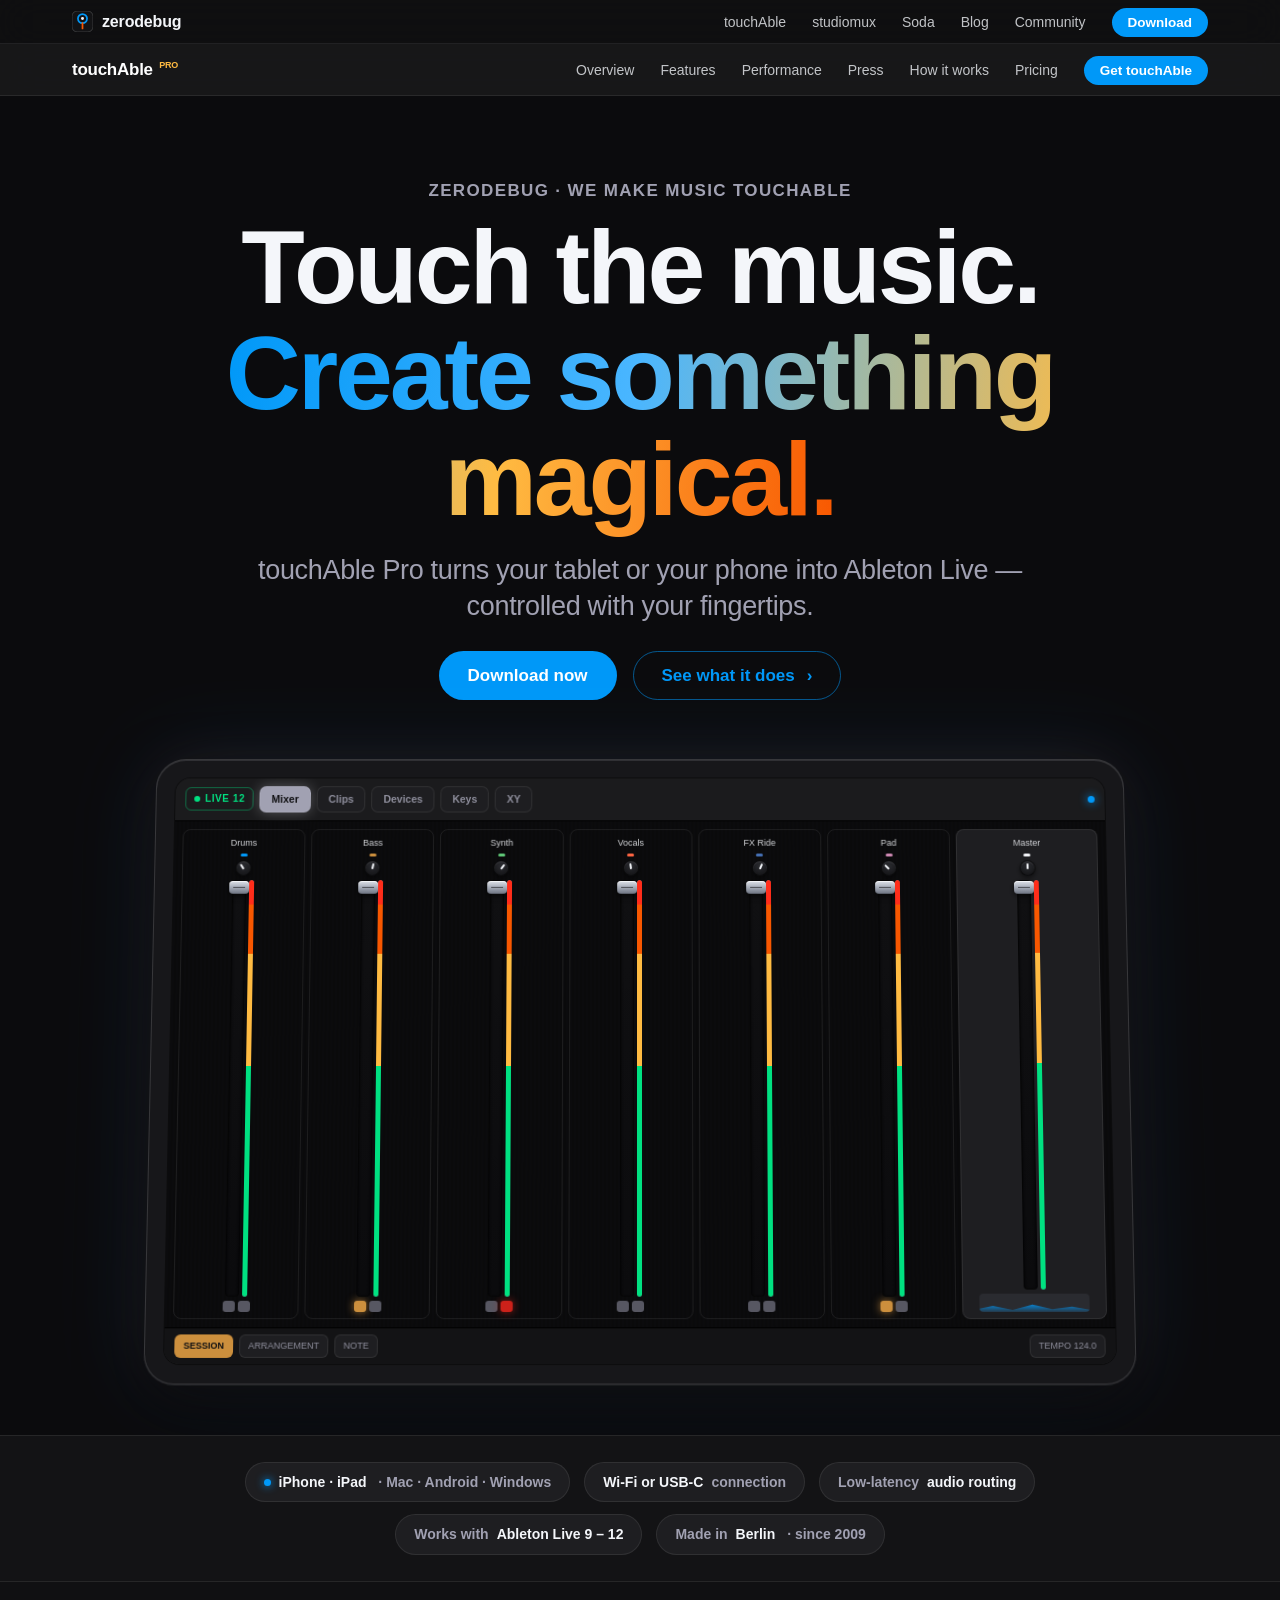
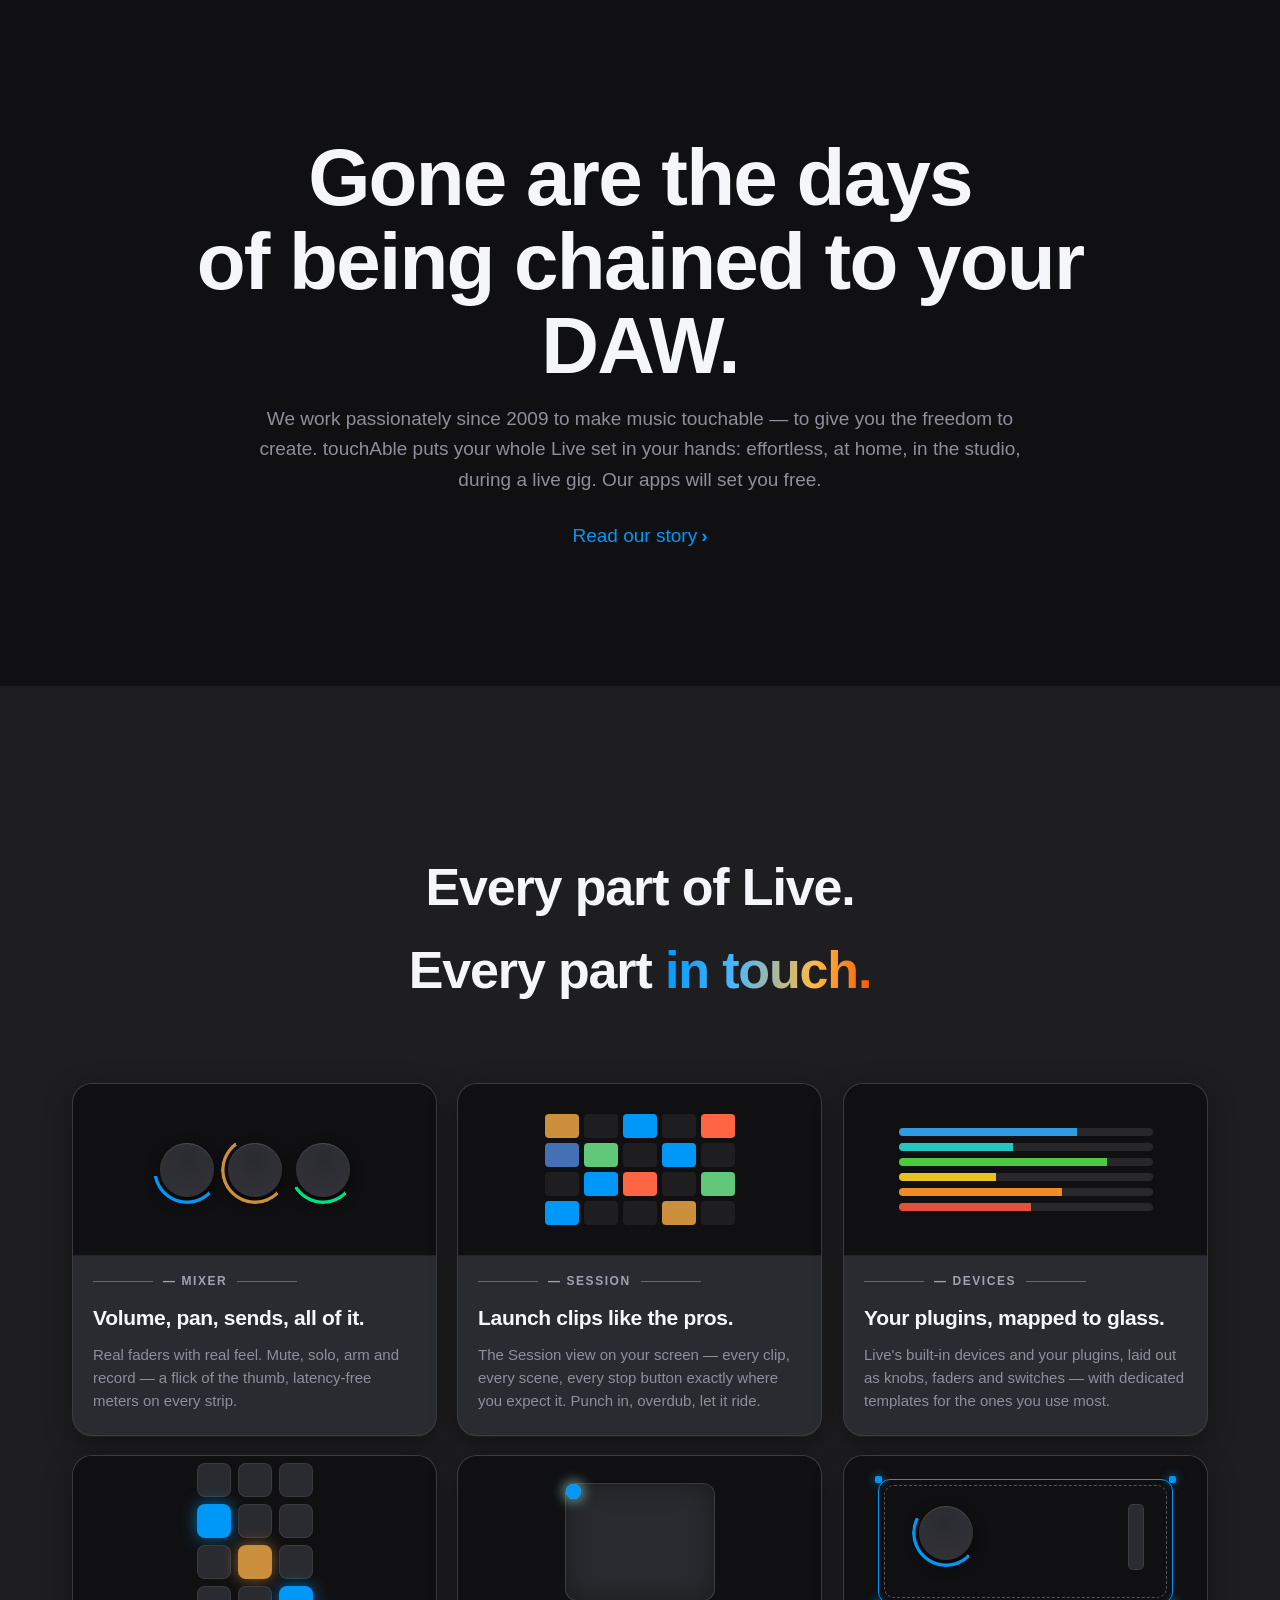
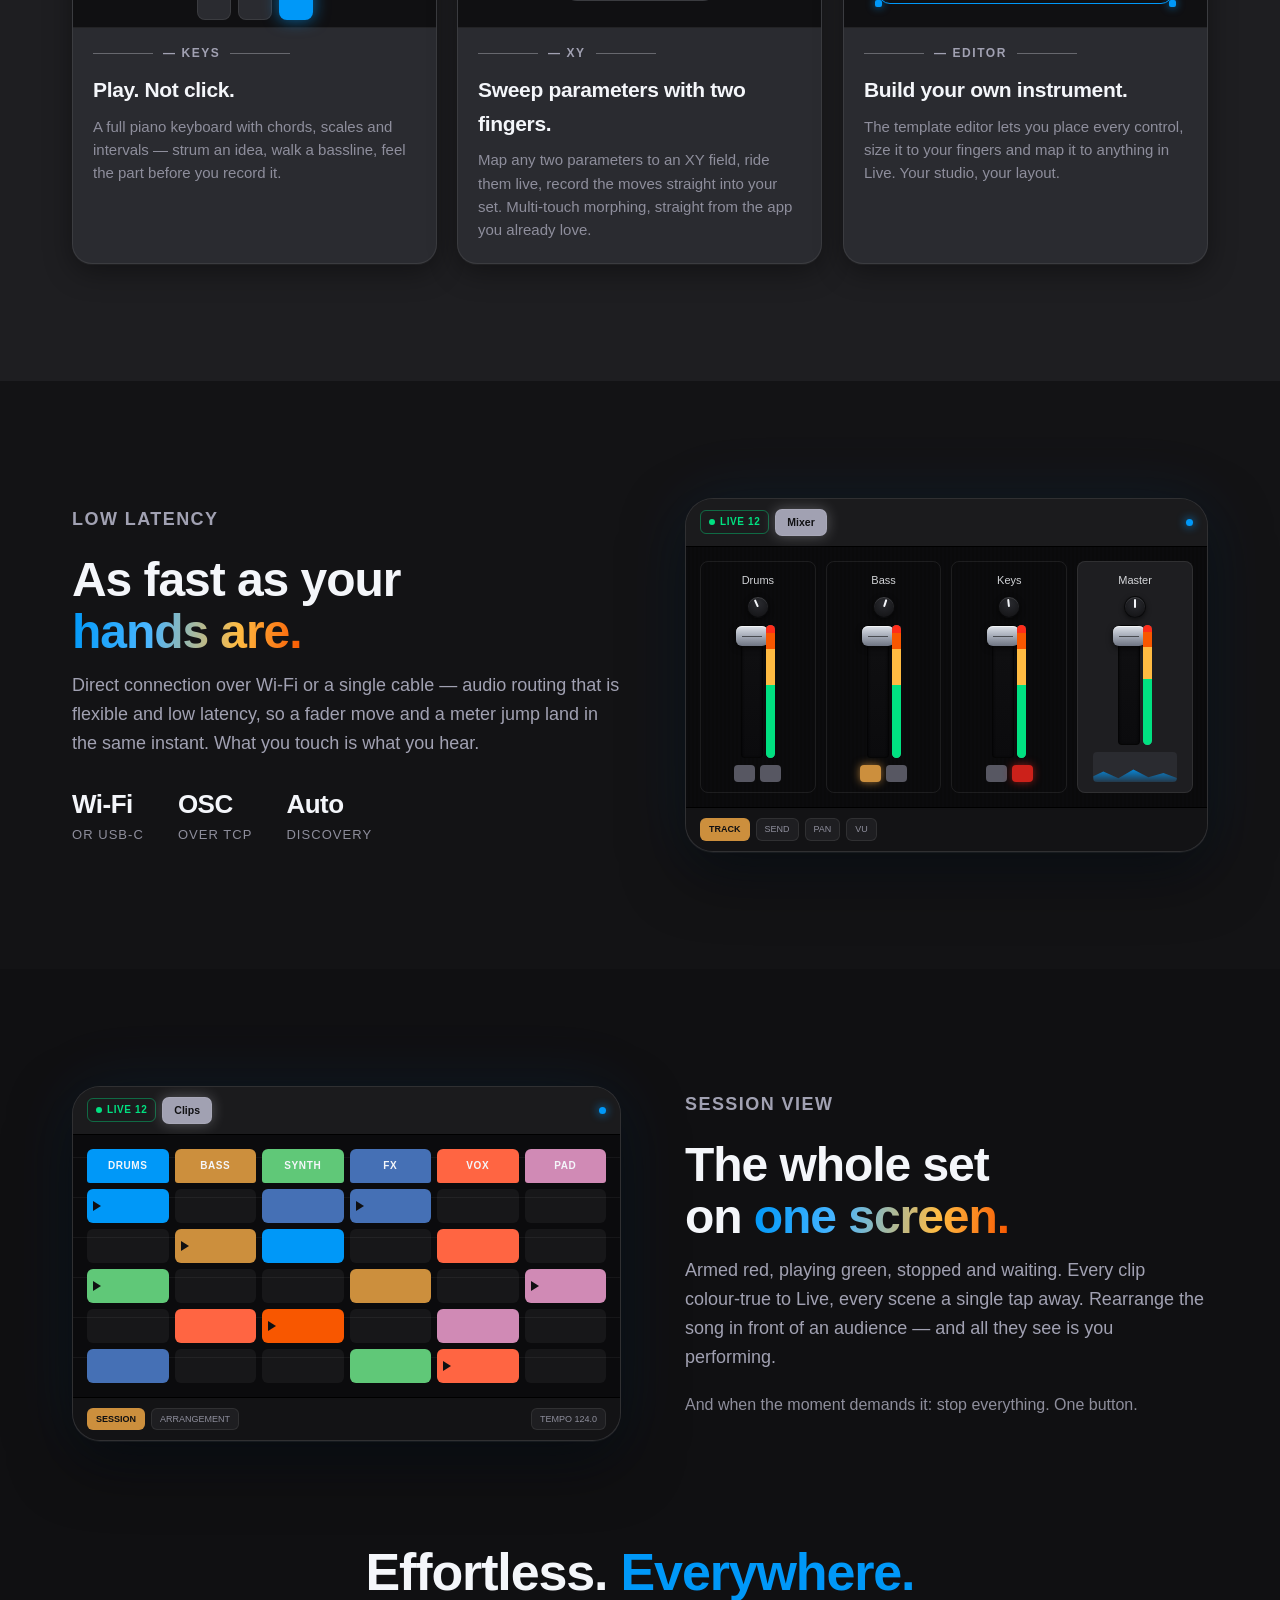
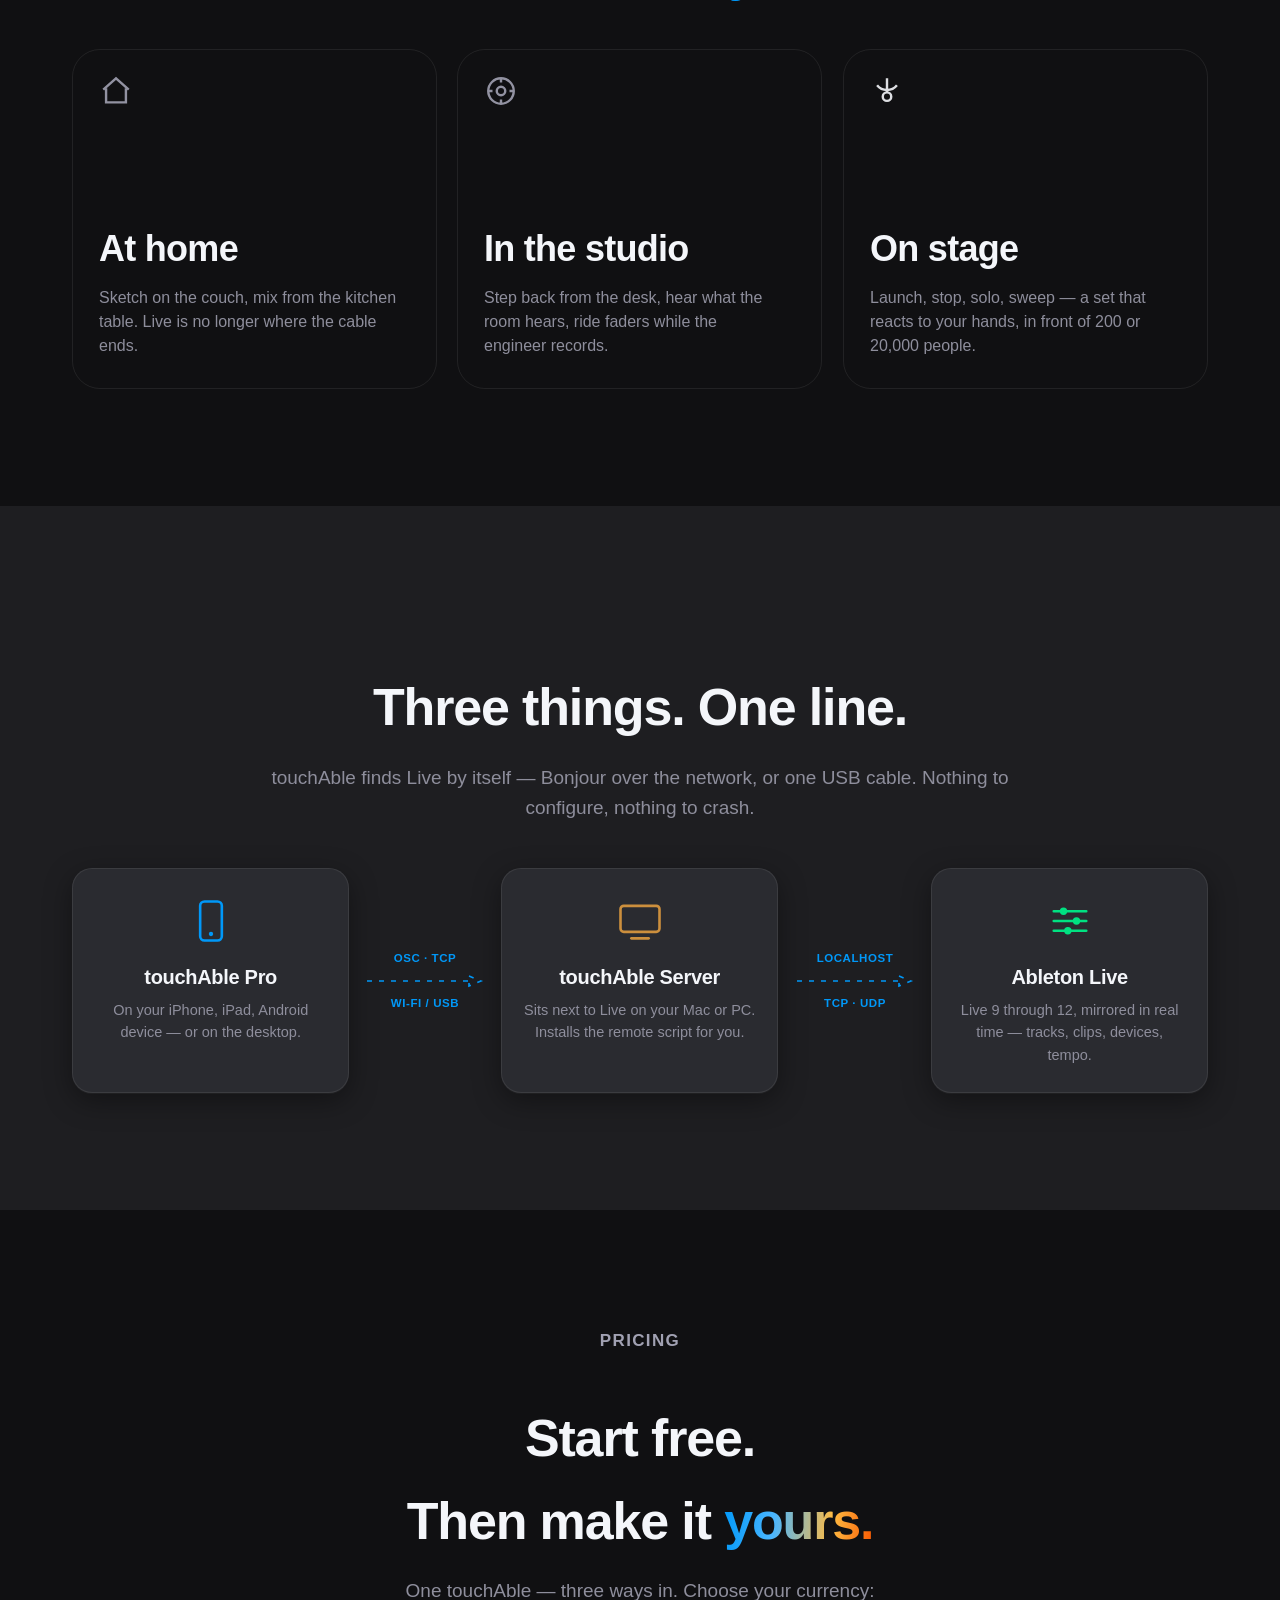
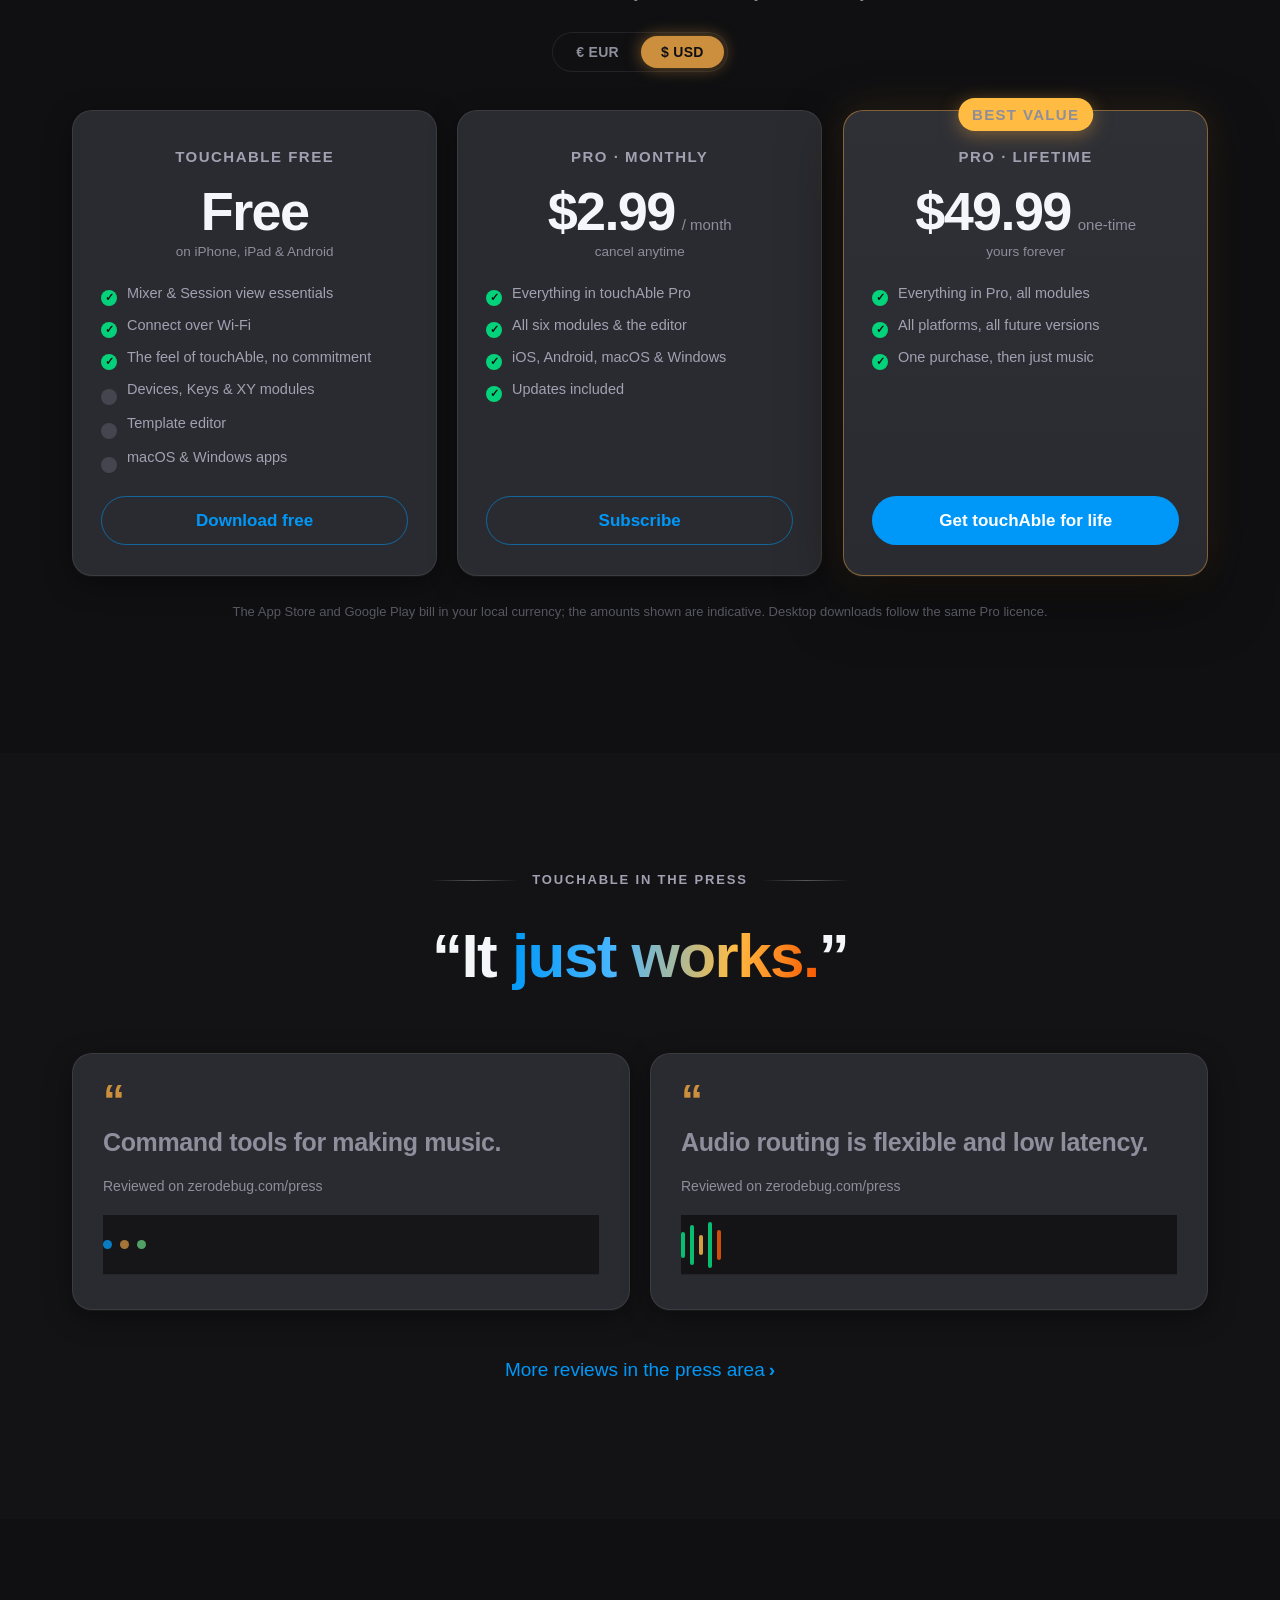
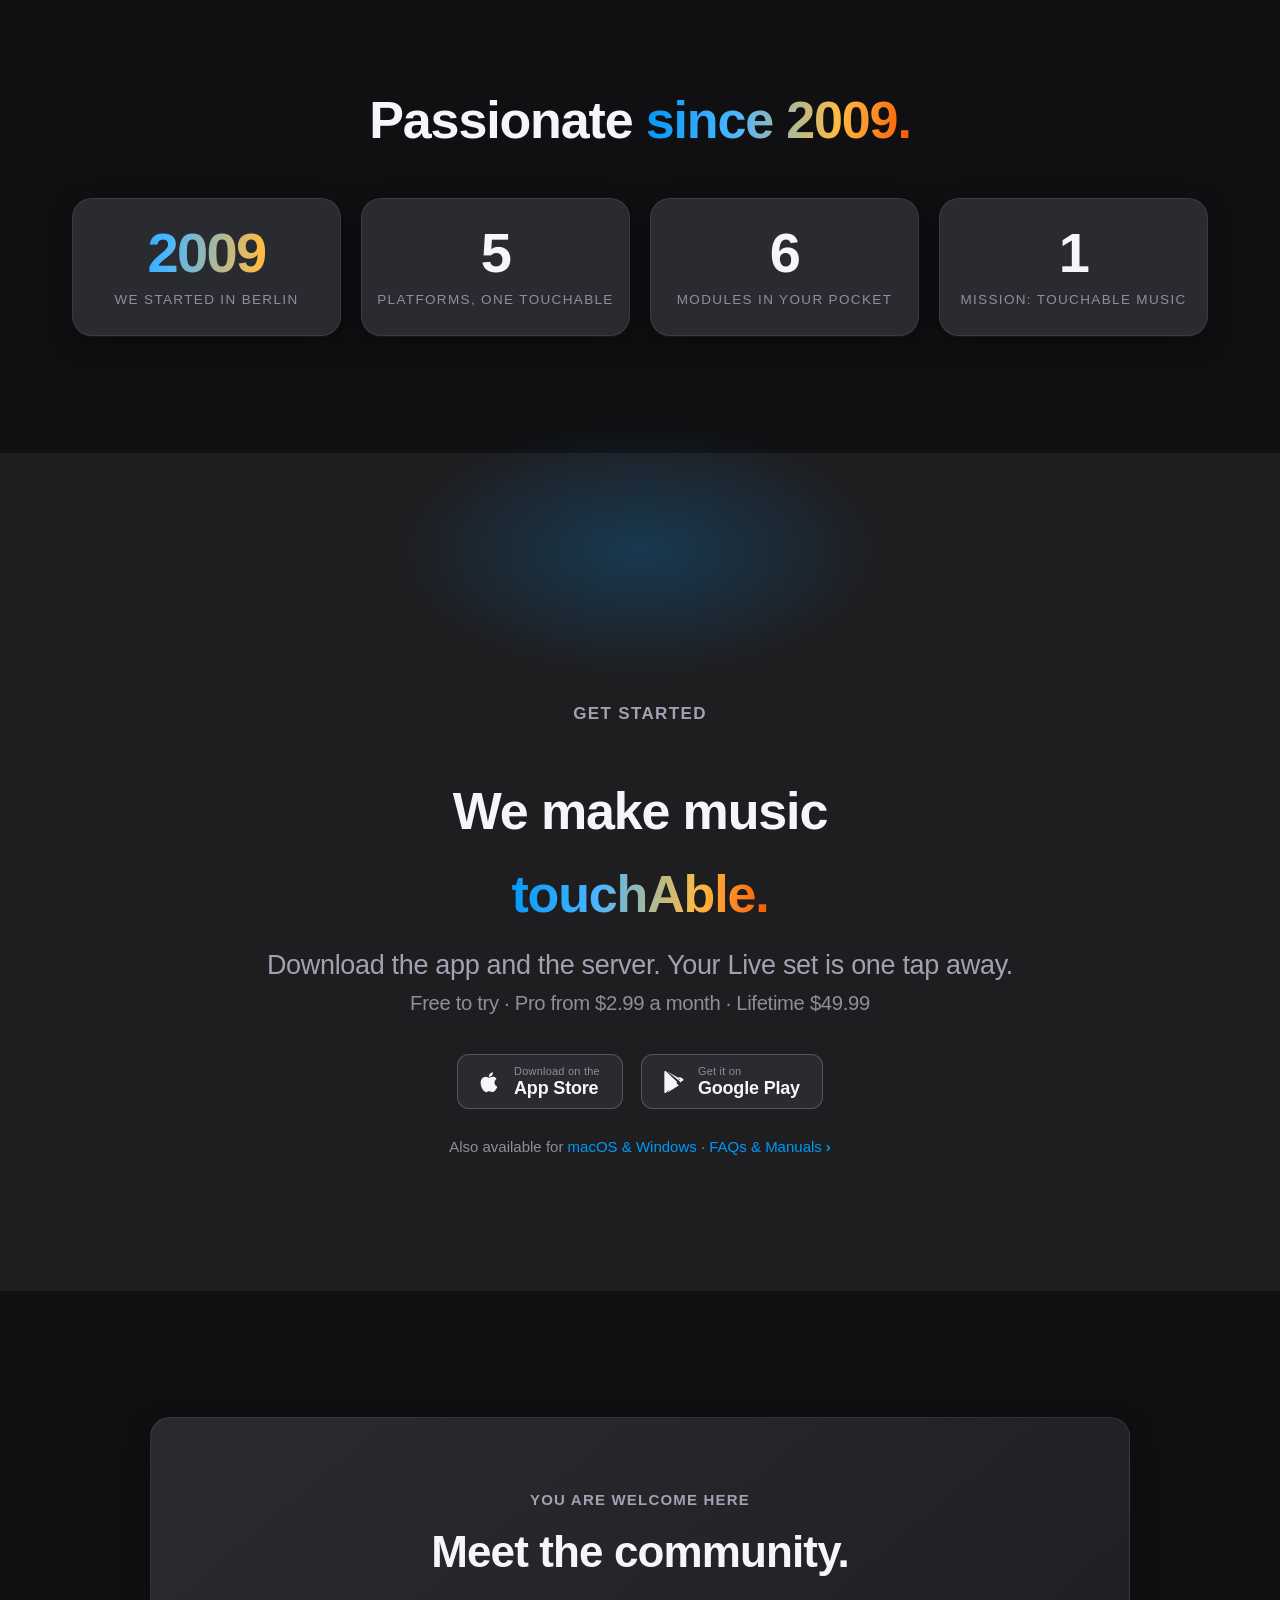
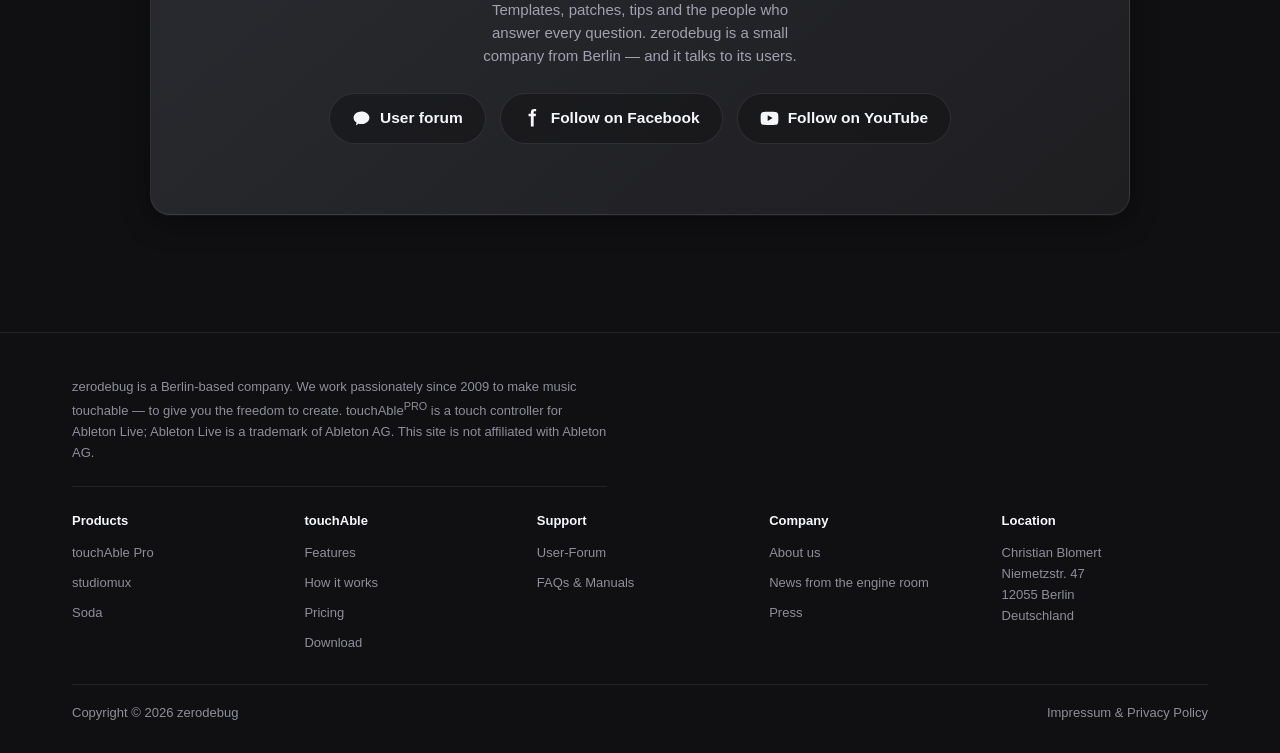
==== index.html @ db234f25 "touchAble product page — zerodebug landing site Apple-style single-product landing page for touchAbl" ====
<!DOCTYPE html>
<html lang="en">
<head>
<meta charset="UTF-8">
<meta name="viewport" content="width=device-width, initial-scale=1.0">
<title>touchAble Pro — we make music touchAble · zerodebug</title>
<meta name="description" content="touchAble Pro turns your tablet or phone into a touch controller for Ableton Live. At home, in the studio, during a live gig — the whole set at your fingertips. By zerodebug, Berlin, since 2009.">
<meta name="theme-color" content="#0b0b0d">
<meta property="og:title" content="touchAble Pro — we make music touchAble">
<meta property="og:description" content="Touch the music and create something magical. Control Ableton Live with your fingertips.">
<meta property="og:type" content="website">
<link rel="icon" href="favicon.svg" type="image/svg+xml">
<script>document.documentElement.classList.add("js")</script>
<link rel="stylesheet" href="css/zdb.css">
</head>
<body>

<!-- ======================= GLOBAL NAV ======================= -->
<nav class="nav-global" aria-label="Main">
  <div class="nav-inner">
    <a class="nav-brand" href="index.html">
      <svg viewBox="0 0 24 24" aria-hidden="true"><rect width="24" height="24" rx="6" fill="#131315" stroke="rgba(244,246,250,.2)"/><path d="M12 3.5a5.2 5.2 0 1 1 0 10.4 5.2 5.2 0 0 1 0-10.4Z" fill="none" stroke="#0098f8" stroke-width="2"/><circle cx="12" cy="8.6" r="1.7" fill="#f4f6fa"/><path d="M12 13.9v6" stroke="#f85700" stroke-width="2" stroke-linecap="round"/></svg>
      zerodebug
    </a>
    <ul class="nav-links">
      <li><a href="#top">touchAble</a></li>
      <li><a href="https://zerodebug.com" rel="noopener">studiomux</a></li>
      <li><a href="https://zerodebug.com" rel="noopener">Soda</a></li>
      <li><a href="https://zerodebug.com" rel="noopener">Blog</a></li>
      <li><a href="#community">Community</a></li>
      <li><a href="#download" class="nav-cta" id="nav-cta">Download</a></li>
    </ul>
  </div>
</nav>

<!-- ======================= PRODUCT SUB-NAV ======================= -->
<nav class="nav-sub" id="nav-sub" aria-label="Product">
  <div class="nav-inner">
    <a class="nav-brand-sub" href="#top">touchAble <sup>PRO</sup></a>
    <ul class="nav-links">
      <li><a href="#freedom">Overview</a></li>
      <li><a href="#features">Features</a></li>
      <li><a href="#perform">Performance</a></li>
      <li><a href="#press">Press</a></li>
      <li><a href="#how">How it works</a></li>
      <li><a href="#pricing">Pricing</a></li>
      <li><a href="#download" class="nav-cta">Get touchAble</a></li>
    </ul>
  </div>
</nav>

<main id="top">

<!-- ======================= HERO ======================= -->
<header class="hero sect">
  <div class="hero-glow" aria-hidden="true"></div>
  <div class="wrap">
    <p class="eyebrow reveal">zerodebug&nbsp;·&nbsp;we make music touchAble</p>
    <h1 class="reveal" style="--rd:.06s">Touch the music.<br><span class="grad-text">Create something magical.</span></h1>
    <p class="subhead reveal" style="--rd:.12s">touchAble Pro turns your tablet or your phone into Ableton Live —<br>controlled with your fingertips.</p>
    <div class="btn-row reveal" style="--rd:.18s">
      <a class="btn btn-primary" href="#download">Download now</a>
      <a class="btn btn-ghost" href="#features">See what it does<span class="chev"></span></a>
    </div>

    <!-- the product shot: a CSS iPad running touchAble -->
    <div class="device-stage reveal" style="--rd:.24s">
      <div class="device">
        <div class="device-screen" role="img" aria-label="touchAble Pro running on an iPad: a mixer with moving faders and live level meters">
          <div class="app-topbar">
            <span class="live-chip"><i class="dot"></i>LIVE 12</span>
            <span class="mod on">Mixer</span>
            <span class="mod">Clips</span>
            <span class="mod">Devices</span>
            <span class="mod">Keys</span>
            <span class="mod">XY</span>
            <span class="link-dot" title="connected"></span>
          </div>
          <div class="app-mixer">
            <div class="strip">
              <span class="tname">Drums</span><span class="tdot" style="background:#0098f8"></span><span class="pan" style="--pan:-32deg"></span>
              <div class="fader-row">
                <div class="fader"><div class="cap" style="--a:18%;--b:44%;--dur:7s"></div></div>
                <div class="meter"><div class="litbar" style="--from:35%;--to:82%;--dur:1.1s"></div></div>
              </div>
              <span class="tgl"><i></i><i></i></span>
            </div>
            <div class="strip">
              <span class="tname">Bass</span><span class="tdot" style="background:#cc8f3d"></span><span class="pan" style="--pan:12deg"></span>
              <div class="fader-row">
                <div class="fader"><div class="cap" style="--a:34%;--b:14%;--dur:9s"></div></div>
                <div class="meter"><div class="litbar" style="--from:22%;--to:64%;--dur:0.8s;--d:.2s"></div></div>
              </div>
              <span class="tgl"><i class="solo"></i><i></i></span>
            </div>
            <div class="strip hide-sm">
              <span class="tname">Synth</span><span class="tdot" style="background:#60c878"></span><span class="pan" style="--pan:38deg"></span>
              <div class="fader-row">
                <div class="fader"><div class="cap" style="--a:12%;--b:52%;--dur:8s"></div></div>
                <div class="meter"><div class="litbar" style="--from:48%;--to:90%;--dur:1.3s;--d:.4s"></div></div>
              </div>
              <span class="tgl"><i></i><i class="arm"></i></span>
            </div>
            <div class="strip hide-sm">
              <span class="tname">Vocals</span><span class="tdot" style="background:#ff6542"></span><span class="pan" style="--pan:-8deg"></span>
              <div class="fader-row">
                <div class="fader"><div class="cap" style="--a:40%;--b:22%;--dur:10s"></div></div>
                <div class="meter"><div class="litbar" style="--from:18%;--to:58%;--dur:0.95s"></div></div>
              </div>
              <span class="tgl"><i></i><i></i></span>
            </div>
            <div class="strip hide-sm">
              <span class="tname">FX Ride</span><span class="tdot" style="background:#4570b5"></span><span class="pan" style="--pan:24deg"></span>
              <div class="fader-row">
                <div class="fader"><div class="cap" style="--a:55%;--b:8%;--dur:6.5s"></div></div>
                <div class="meter"><div class="litbar" style="--from:30%;--to:76%;--dur:1.6s;--d:.6s"></div></div>
              </div>
              <span class="tgl"><i></i><i></i></span>
            </div>
            <div class="strip hide-sm">
              <span class="tname">Pad</span><span class="tdot" style="background:#d08ab5"></span><span class="pan" style="--pan:-45deg"></span>
              <div class="fader-row">
                <div class="fader"><div class="cap" style="--a:26%;--b:48%;--dur:11s"></div></div>
                <div class="meter"><div class="litbar" style="--from:12%;--to:44%;--dur:1.9s;--d:.3s"></div></div>
              </div>
              <span class="tgl"><i class="solo"></i><i></i></span>
            </div>
            <div class="strip master">
              <span class="tname">Master</span><span class="tdot" style="background:#f4f6fa"></span><span class="pan"></span>
              <div class="fader-row">
                <div class="fader"><div class="cap" style="--a:16%;--b:26%;--dur:12s"></div></div>
                <div class="meter"><div class="litbar" style="--from:55%;--to:94%;--dur:1.05s"></div></div>
              </div>
              <span class="env"></span>
            </div>
          </div>
          <div class="app-rail">
            <i class="on">SESSION</i><i>ARRANGEMENT</i><i>NOTE</i><span style="flex:1"></span><i>TEMPO 124.0</i>
          </div>
        </div>
      </div>
    </div>
  </div>
</header>

<!-- ======================= PLATFORM RIBBON ======================= -->
<div class="ribbon reveal">
  <div class="wrap">
    <span class="chip"><span class="dot"></span><b>iPhone&nbsp;· iPad</b>&nbsp;· Mac&nbsp;· Android&nbsp;· Windows</span>
    <span class="chip"><b>Wi‑Fi or USB‑C</b> connection</span>
    <span class="chip">Low‑latency <b>audio routing</b></span>
    <span class="chip">Works with <b>Ableton Live&nbsp;9&nbsp;–&nbsp;12</b></span>
    <span class="chip">Made in <b>Berlin</b>&nbsp;· since&nbsp;2009</span>
  </div>
</div>

<!-- ======================= FREEDOM STORY ======================= -->
<section class="sect sect-strip" id="freedom">
  <div class="wrap center">
    <p class="eyebrow reveal">Why touchAble</p>
    <h2 class="headline reveal" style="--rd:.06s">Gone are the days<br>of being chained to your DAW.</h2>
    <p class="lede reveal" style="--rd:.12s">
      We work passionately since 2009 to make music touchable — to give you the freedom
      to create. touchAble puts your whole Live set in your hands: effortless, at home,
      in the studio, during a live gig. Our apps will set you&nbsp;free.
    </p>
    <p class="reveal" style="--rd:.18s">
      <a class="link-more chev" href="https://zerodebug.com" rel="noopener">Read our story</a>
    </p>
  </div>
</section>

<!-- ======================= FEATURES GRID ======================= -->
<section class="sect sect-module" id="features">
  <div class="wrap-wide">
    <div class="center">
      <h2 class="headline--md reveal" style="margin-bottom:14px;font-weight:700;letter-spacing:-0.022em;">Every part of Live.<br>Every part <span class="grad-text">in touch.</span></h2>
      <p class="lede reveal" style="--rd:.06s">Six modules, one app — mirrored from your set in real time.</p>
    </div>

    <div class="grid-3" style="margin-top:26px">
      <article class="card reveal">
        <div class="viz">
          <span class="knob" style="--ang:-58deg;--v:46"></span>
          <span class="knob" style="--kc:var(--zdb-yellow);--ang:24deg;--v:70"></span>
          <span class="knob" style="--kc:var(--zdb-mint);--ang:70deg;--v:38"></span>
        </div>
        <div class="card-body">
          <span class="caption" style="padding:0 0 10px;justify-content:flex-start;max-width:none">— Mixer</span>
          <h3>Volume, pan, sends, all of it.</h3>
          <p>Real faders with real feel. Mute, solo, arm and record — a flick of the thumb, latency‑free meters on every strip.</p>
        </div>
      </article>

      <article class="card reveal" style="--rd:.08s">
        <div class="viz">
          <div class="mini-grid">
            <i class="c2"></i><i></i><i class="c1"></i><i></i><i class="c4"></i>
            <i class="c5"></i><i class="c3"></i><i></i><i class="c1"></i><i></i>
            <i></i><i class="c1"></i><i class="c4"></i><i></i><i class="c3"></i>
            <i class="c1"></i><i></i><i></i><i class="c2"></i><i></i>
          </div>
        </div>
        <div class="card-body">
          <span class="caption" style="padding:0 0 10px;justify-content:flex-start;max-width:none">— Session</span>
          <h3>Launch clips like the pros.</h3>
          <p>The Session view on your screen — every clip, every scene, every stop button exactly where you expect it. Punch in, overdub, let it ride.</p>
        </div>
      </article>

      <article class="card reveal" style="--rd:.16s">
        <div class="viz">
          <div class="eqviz">
            <i style="--zc:#2f9be0;--w:70%"></i>
            <i style="--zc:#23c6c0;--w:45%"></i>
            <i style="--zc:#4ec93f;--w:82%"></i>
            <i style="--zc:#e6c31f;--w:38%"></i>
            <i style="--zc:#f08a24;--w:64%"></i>
            <i style="--zc:#e54f3d;--w:52%"></i>
          </div>
        </div>
        <div class="card-body">
          <span class="caption" style="padding:0 0 10px;justify-content:flex-start;max-width:none">— Devices</span>
          <h3>Your plugins, mapped to glass.</h3>
          <p>Live's built‑in devices and your plugins, laid out as knobs, faders and switches — with dedicated templates for the ones you use most.</p>
        </div>
      </article>

      <article class="card reveal" style="--rd:.08s">
        <div class="viz">
          <div class="pads">
            <i></i><i></i><i></i>
            <i class="hit2"></i><i></i><i></i>
            <i></i><i class="hit"></i><i></i>
            <i></i><i></i><i class="hit2"></i>
          </div>
        </div>
        <div class="card-body">
          <span class="caption" style="padding:0 0 10px;justify-content:flex-start;max-width:none">— Keys</span>
          <h3>Play. Not click.</h3>
          <p>A full piano keyboard with chords, scales and intervals — strum an idea, walk a bassline, feel the part before you record it.</p>
        </div>
      </article>

      <article class="card reveal" style="--rd:.16s">
        <div class="viz">
          <div class="xyyz"><b class="a"></b><b class="b"></b></div>
        </div>
        <div class="card-body">
          <span class="caption" style="padding:0 0 10px;justify-content:flex-start;max-width:none">— XY</span>
          <h3>Sweep parameters with two fingers.</h3>
          <p>Map any two parameters to an XY field, ride them live, record the moves straight into your set. Multi‑touch morphing, straight from the app you already love.</p>
        </div>
      </article>

      <article class="card reveal" style="--rd:.24s">
        <div class="viz">
          <div class="editviz">
            <span class="knob" style="position:absolute;left:12%;top:18%;--ang:40deg"></span>
            <span class="f2"></span>
            <span class="sel"><b></b><b></b><b></b><b></b></span>
          </div>
        </div>
        <div class="card-body">
          <span class="caption" style="padding:0 0 10px;justify-content:flex-start;max-width:none">— Editor</span>
          <h3>Build your own instrument.</h3>
          <p>The template editor lets you place every control, size it to your fingers and map it to anything in Live. Your studio, your layout.</p>
        </div>
      </article>
    </div>
  </div>
</section>

<!-- ======================= SHOWCASE: MIXER ======================= -->
<section class="sect sect-bar" id="lowlatency">
  <div class="wrap-wide">
    <div class="showcase">
      <div class="copy reveal">
        <p class="eyebrow">Low latency</p>
        <h2>As fast as your<br><span class="grad-text">hands are.</span></h2>
        <p>Direct connection over Wi‑Fi or a single cable — audio routing that is flexible and low latency, so a fader move and a meter jump land in the same instant. What you touch is what you&nbsp;hear.</p>
        <div class="kv">
          <div><b>Wi‑Fi</b><span>or USB‑C</span></div>
          <div><b>OSC</b><span>over TCP</span></div>
          <div><b>Auto</b><span>discovery</span></div>
        </div>
      </div>
      <div class="big-frame reveal" style="--rd:.12s" role="img" aria-label="Close-up of touchAble's mixer: animated faders and level meters">
        <div class="app-topbar">
          <span class="live-chip"><i class="dot"></i>LIVE 12</span>
          <span class="mod on">Mixer</span>
          <span class="link-dot"></span>
        </div>
        <div class="app-mixer" style="grid-template-columns:repeat(4,1fr)">
          <div class="strip">
            <span class="tname">Drums</span><span class="pan" style="--pan:-24deg"></span>
            <div class="fader-row">
              <div class="fader"><div class="cap" style="--a:14%;--b:48%;--dur:6s"></div></div>
              <div class="meter"><div class="litbar" style="--from:40%;--to:92%;--dur:0.9s"></div></div>
            </div>
            <span class="tgl"><i></i><i></i></span>
          </div>
          <div class="strip">
            <span class="tname">Bass</span><span class="pan" style="--pan:18deg"></span>
            <div class="fader-row">
              <div class="fader"><div class="cap" style="--a:38%;--b:12%;--dur:8s"></div></div>
              <div class="meter"><div class="litbar" style="--from:26%;--to:70%;--dur:1.2s;--d:.3s"></div></div>
            </div>
            <span class="tgl"><i class="solo"></i><i></i></span>
          </div>
          <div class="strip">
            <span class="tname">Keys</span><span class="pan" style="--pan:-6deg"></span>
            <div class="fader-row">
              <div class="fader"><div class="cap" style="--a:22%;--b:56%;--dur:7s"></div></div>
              <div class="meter"><div class="litbar" style="--from:44%;--to:84%;--dur:1.05s;--d:.15s"></div></div>
            </div>
            <span class="tgl"><i></i><i class="arm"></i></span>
          </div>
          <div class="strip master">
            <span class="tname">Master</span><span class="pan"></span>
            <div class="fader-row">
              <div class="fader"><div class="cap" style="--a:10%;--b:20%;--dur:9s"></div></div>
              <div class="meter"><div class="litbar" style="--from:60%;--to:96%;--dur:1.3s"></div></div>
            </div>
            <span class="env"></span>
          </div>
        </div>
        <div class="app-rail"><i class="on">TRACK</i><i>SEND</i><i>PAN</i><i>VU</i></div>
      </div>
    </div>
  </div>
</section>

<!-- ======================= SHOWCASE: SESSION ======================= -->
<section class="sect sect-strip" id="perform">
  <div class="wrap-wide">
    <div class="showcase flip">
      <div class="copy reveal">
        <p class="eyebrow">Session view</p>
        <h2>The whole set<br>on <span class="grad-text">one screen.</span></h2>
        <p>Armed red, playing green, stopped and waiting. Every clip colour‑true to Live, every scene a single tap away. Rearrange the song in front of an audience — and all they see is you performing.</p>
        <p style="font-size:16px;color:var(--zdb-col-light)">And when the moment demands it: stop everything. One&nbsp;button.</p>
      </div>
      <div class="big-frame reveal" style="--rd:.12s" role="img" aria-label="touchAble's session view with playing clips">
        <div class="app-topbar">
          <span class="live-chip"><i class="dot"></i>LIVE 12</span>
          <span class="mod on">Clips</span>
          <span class="link-dot"></span>
        </div>
        <div class="session">
          <i class="hdr" style="background:#0098f8">Drums</i>
          <i class="hdr" style="background:#cc8f3d">Bass</i>
          <i class="hdr" style="background:#60c878">Synth</i>
          <i class="hdr" style="background:#4570b5">FX</i>
          <i class="hdr" style="background:#ff6542">Vox</i>
          <i class="hdr" style="background:#d08ab5">Pad</i>
          <i class="playing" style="background:#0098f8"></i><i></i><i style="background:#4570b5"></i><i class="playing" style="background:#4570b5"></i><i></i><i></i>
          <i></i><i class="playing" style="background:#cc8f3d"></i><i style="background:#0098f8"></i><i></i><i style="background:#ff6542"></i><i></i>
          <i class="playing" style="background:#60c878"></i><i></i><i></i><i style="background:#cc8f3d"></i><i></i><i class="playing" style="background:#d08ab5"></i>
          <i></i><i style="background:#ff6542"></i><i class="playing" style="background:#f85700"></i><i></i><i style="background:#d08ab5"></i><i></i>
          <i style="background:#4570b5"></i><i></i><i></i><i style="background:#60c878"></i><i class="playing" style="background:#ff6542"></i><i></i>
        </div>
        <div class="app-rail"><i class="on">SESSION</i><i>ARRANGEMENT</i><span style="flex:1"></span><i>TEMPO 124.0</i></div>
      </div>
    </div>

    <!-- three stage tiles -->
    <div style="margin-top:clamp(70px,10vh,120px)">
      <h2 class="headline--md center reveal" style="margin-bottom:34px;font-weight:700;letter-spacing:-0.022em">Effortless. <span class="blue-text">Everywhere.</span></h2>
      <div class="grid-3">
        <div class="stage-tile tile-home reveal">
          <svg class="glyph" viewBox="0 0 24 24" fill="none" stroke="#a1a1b2" stroke-width="1.7"><path d="M3 11 12 3l9 8"/><path d="M5 10v10h14V10"/></svg>
          <h3>At home</h3>
          <p>Sketch on the couch, mix from the kitchen table. Live is no longer where the cable ends.</p>
        </div>
        <div class="stage-tile tile-studio reveal" style="--rd:.1s">
          <svg class="glyph" viewBox="0 0 24 24" fill="none" stroke="#a1a1b2" stroke-width="1.7"><circle cx="12" cy="12" r="9"/><circle cx="12" cy="12" r="3"/><path d="M12 3v3M21 12h-3M12 21v-3M3 12h3"/></svg>
          <h3>In the studio</h3>
          <p>Step back from the desk, hear what the room hears, ride faders while the engineer&nbsp;records.</p>
        </div>
        <div class="stage-tile tile-stage reveal" style="--rd:.2s">
          <svg class="glyph" viewBox="0 0 24 24" fill="none" stroke="#f4f6fa" stroke-width="1.7"><path d="M12 3v10"/><circle cx="12" cy="16" r="3"/><path d="M5 8a9 9 0 0 0 14 0"/></svg>
          <h3>On stage</h3>
          <p>Launch, stop, solo, sweep — a set that reacts to your hands, in front of 200 or 20,000&nbsp;people.</p>
        </div>
      </div>
    </div>
  </div>
</section>

<!-- ======================= HOW IT WORKS ======================= -->
<section class="sect sect-module" id="how">
  <div class="wrap-wide">
    <div class="center">
      <h2 class="headline--md reveal" style="margin-bottom:14px;font-weight:700;letter-spacing:-0.022em">Three things. One line.</h2>
      <p class="lede reveal" style="--rd:.06s">touchAble finds Live by itself — Bonjour over the network, or one USB cable. Nothing to configure, nothing to&nbsp;crash.</p>
    </div>
    <div class="chain" style="margin-top:44px">
      <div class="card node reveal">
        <svg width="52" height="52" viewBox="0 0 48 48" fill="none" style="margin-inline:auto"><rect x="14" y="6" width="20" height="36" rx="4" stroke="#0098f8" stroke-width="2.4"/><circle cx="24" cy="36" r="2" fill="#0098f8"/></svg>
        <h3>touchAble Pro</h3>
        <p>On your iPhone, iPad, Android device — or on the desktop.</p>
      </div>
      <div class="chain arrow reveal" style="--rd:.08s">
        <span>OSC · TCP</span>
        <svg width="120" height="14" viewBox="0 0 120 14"><path d="M2 7h104"/><path d="m104 2 12 5-12 5Z" fill="#0098f8" stroke="none"/></svg>
        <span>Wi‑Fi / USB</span>
      </div>
      <div class="card node reveal" style="--rd:.12s">
        <svg width="52" height="52" viewBox="0 0 48 48" fill="none" style="margin-inline:auto"><rect x="6" y="10" width="36" height="24" rx="3" stroke="#cc8f3d" stroke-width="2.4"/><path d="M16 40h16" stroke="#cc8f3d" stroke-width="2.4" stroke-linecap="round"/></svg>
        <h3>touchAble Server</h3>
        <p>Sits next to Live on your Mac or PC. Installs the remote script for you.</p>
      </div>
      <div class="chain arrow reveal" style="--rd:.16s">
        <span>localhost</span>
        <svg width="120" height="14" viewBox="0 0 120 14"><path d="M2 7h104"/><path d="m104 2 12 5-12 5Z" fill="#0098f8" stroke="none"/></svg>
        <span>TCP · UDP</span>
      </div>
      <div class="card node reveal" style="--rd:.2s">
        <svg width="52" height="52" viewBox="0 0 48 48" fill="none" style="margin-inline:auto"><path d="M9 15h30M9 24h30M9 33h30" stroke="#00e181" stroke-width="2.4" stroke-linecap="round"/><circle cx="18" cy="15" r="3.4" fill="#00e181"/><circle cx="30" cy="24" r="3.4" fill="#00e181"/><circle cx="22" cy="33" r="3.4" fill="#00e181"/></svg>
        <h3>Ableton Live</h3>
        <p>Live 9 through 12, mirrored in real time — tracks, clips, devices, tempo.</p>
      </div>
    </div>
  </div>
</section>

<!-- ======================= PRICING ======================= -->
<section class="sect sect-strip" id="pricing">
  <div class="wrap-wide">
    <div class="center">
      <p class="eyebrow reveal">Pricing</p>
      <h2 class="headline--md reveal" style="--rd:.05s;margin-bottom:12px;font-weight:700;letter-spacing:-0.022em">Start free.<br>Then make it <span class="grad-text">yours.</span></h2>
      <p class="lede reveal" style="--rd:.1s">One touchAble — three ways in. Choose your currency:</p>
      <div class="reveal" style="--rd:.14s;margin-bottom:38px">
        <div class="seg" role="group" aria-label="Currency">
          <button type="button" data-cur="eur" aria-pressed="true">€&nbsp;EUR</button>
          <button type="button" data-cur="usd" aria-pressed="false">$&nbsp;USD</button>
        </div>
      </div>
    </div>

    <div class="plans">
      <article class="card plan reveal">
        <p class="plan-name">touchAble Free</p>
        <p class="price"><b>Free</b></p>
        <p class="price-note">on iPhone, iPad &amp; Android</p>
        <ul>
          <li>Mixer &amp; Session view essentials</li>
          <li>Connect over Wi‑Fi</li>
          <li>The feel of touchAble, no commitment</li>
          <li class="no">Devices, Keys &amp; XY modules</li>
          <li class="no">Template editor</li>
          <li class="no">macOS &amp; Windows apps</li>
        </ul>
        <a class="btn btn-ghost" href="#download">Download free</a>
      </article>

      <article class="card plan reveal" style="--rd:.08s">
        <p class="plan-name">Pro&nbsp;·&nbsp;Monthly</p>
        <p class="price"><b class="amount" data-eur="€2.99" data-usd="$2.99">€2.99</b><span>/ month</span></p>
        <p class="price-note">cancel anytime</p>
        <ul>
          <li>Everything in touchAble Pro</li>
          <li>All six modules &amp; the editor</li>
          <li>iOS, Android, macOS &amp; Windows</li>
          <li>Updates included</li>
        </ul>
        <a class="btn btn-ghost" href="#download">Subscribe</a>
      </article>

      <article class="card plan plan-best reveal" style="--rd:.16s">
        <p class="plan-flag">Best value</p>
        <p class="plan-name">Pro&nbsp;·&nbsp;Lifetime</p>
        <p class="price"><b class="amount" data-eur="€49.99" data-usd="$49.99">€49.99</b><span>one‑time</span></p>
        <p class="price-note">yours forever</p>
        <ul>
          <li>Everything in Pro, all modules</li>
          <li>All platforms, all future versions</li>
          <li>One purchase, then just music</li>
        </ul>
        <a class="btn btn-primary" href="#download">Get touchAble for life</a>
      </article>
    </div>

    <p class="center price-fine reveal">The App&nbsp;Store and Google&nbsp;Play bill in your local currency;
      the amounts shown are indicative. Desktop downloads follow the same Pro licence.</p>
  </div>
</section>

<!-- ======================= PRESS ======================= -->
<section class="sect sect-bar" id="press">
  <div class="wrap-wide">
    <p class="caption-rule reveal">touchAble in the press</p>
    <blockquote style="margin:0">
      <p class="quote-hero reveal">“It <span class="grad-text">just works.</span>”</p>
    </blockquote>
    <div class="quote-wall">
      <blockquote class="card reveal">
        <div class="qm">“</div>
        <p>Command tools for making music.</p>
        <cite>Reviewed on zerodebug.com/press</cite>
        <div class="viz" style="height:60px;margin-top:18px;justify-content:flex-start;gap:8px;opacity:.75">
          <i style="width:9px;height:9px;border-radius:50%;background:#0098f8;display:block"></i>
          <i style="width:9px;height:9px;border-radius:50%;background:#cc8f3d;display:block"></i>
          <i style="width:9px;height:9px;border-radius:50%;background:#60c878;display:block"></i>
        </div>
      </blockquote>
      <blockquote class="card reveal" style="--rd:.1s">
        <div class="qm">“</div>
        <p>Audio routing is flexible and low latency.</p>
        <cite>Reviewed on zerodebug.com/press</cite>
        <div class="viz" style="height:60px;margin-top:18px;justify-content:flex-start;gap:5px;opacity:.8">
          <i style="width:4px;height:26px;border-radius:2px;background:#00e181;display:block"></i>
          <i style="width:4px;height:40px;border-radius:2px;background:#00e181;display:block"></i>
          <i style="width:4px;height:20px;border-radius:2px;background:#ffbb42;display:block"></i>
          <i style="width:4px;height:46px;border-radius:2px;background:#00e181;display:block"></i>
          <i style="width:4px;height:30px;border-radius:2px;background:#f85700;display:block"></i>
        </div>
      </blockquote>
    </div>
    <p class="center reveal" style="margin-top:44px">
      <a class="link-more chev" href="https://zerodebug.com" rel="noopener">More reviews in the press area</a>
    </p>
  </div>
</section>

<!-- ======================= SINCE 2009 ======================= -->
<section class="sect sect-strip" id="stats">
  <div class="wrap-wide">
    <h2 class="headline--md center reveal" style="margin-bottom:36px;font-weight:700;letter-spacing:-0.022em">Passionate <span class="grad-text">since 2009.</span></h2>
    <div class="stats">
      <div class="card reveal"><b class="grad-text">2009</b><span>we started in Berlin</span></div>
      <div class="card reveal" style="--rd:.08s"><b>5</b><span>platforms, one touchAble</span></div>
      <div class="card reveal" style="--rd:.16s"><b>6</b><span>modules in your pocket</span></div>
      <div class="card reveal" style="--rd:.24s"><b>1</b><span>mission: touchable music</span></div>
    </div>
  </div>
</section>

<!-- ======================= DOWNLOAD ======================= -->
<section class="sect sect-module download" id="download">
  <div class="glowline" aria-hidden="true"></div>
  <div class="wrap">
    <p class="eyebrow reveal">Get started</p>
    <h2 class="headline--md reveal" style="--rd:.05s;margin-bottom:10px;font-weight:700;letter-spacing:-0.022em">We make music<br><span class="grad-text">touchAble.</span></h2>
    <p class="subhead reveal" style="--rd:.1s;font-weight:400">Download the app and the server. Your Live set is one tap away.<br>
      <span style="font-size:0.75em;color:var(--zdb-col-light)">Free to try · Pro from <span class="amount" data-eur="€2.99" data-usd="$2.99">€2.99</span> a month · Lifetime <span class="amount" data-eur="€49.99" data-usd="$49.99">€49.99</span></span></p>
    <div class="stores reveal" style="--rd:.16s">
      <a class="store-badge" href="https://apps.apple.com/de/app/touchable-pro/id1205967746" rel="noopener">
        <svg viewBox="0 0 24 24" aria-hidden="true"><path d="M17.05 12.54c-.03-2.37 1.93-3.5 2.02-3.56-1.1-1.61-2.81-1.83-3.42-1.85-1.45-.15-2.84.86-3.58.86-.74 0-1.88-.84-3.1-.82-1.59.02-3.06.93-3.88 2.36-1.66 2.87-.42 7.11 1.19 9.44.79 1.14 1.74 2.43 2.98 2.38 1.19-.05 1.65-.77 3.09-.77 1.45 0 1.85.77 3.11.74 1.28-.02 2.1-1.16 2.88-2.31.91-1.32 1.28-2.61 1.3-2.67-.03-.02-2.49-.96-2.59-3.8ZM14.66 5.9c.65-.79 1.09-1.89.97-2.98-.94.04-2.08.63-2.75 1.42-.61.7-1.13 1.8-.99 2.87 1.05.08 2.12-.54 2.77-1.31Z"/></svg>
        <span class="sb-txt"><small>Download on the</small><strong>App Store</strong></span>
      </a>
      <a class="store-badge" href="https://play.google.com/store/apps/details?id=com.zerodebug.touchablepro" rel="noopener">
        <svg viewBox="0 0 24 24" aria-hidden="true"><path d="M4 2.5v19c0 .6.65 1 1.17.7l.13-.09 10.6-10.12-10.6-10.1C4.9 1.5 4 1.93 4 2.5Zm13.35 8.1L6.9 2.35l9.56 5.52.89-.51v-.16Zm0 2.8v.16l.07-.04-.07-.12Zm.96-.89 2.8-1.61c.72-.42.72-1.47 0-1.89l-2.8-1.61-1.05 1.57 1.05.53-1.05 1.42 1.05.53 1.05 1.56Zm-4.3-2.03L6.9 21.65l10.45-6.42-3.34-3.75Z"/></svg>
        <span class="sb-txt"><small>Get it on</small><strong>Google Play</strong></span>
      </a>
    </div>
    <p class="reveal" style="--rd:.2s;margin-top:26px;font-size:15px;color:var(--zdb-col-light)">
      Also available for <a href="https://zerodebug.com" rel="noopener">macOS &amp; Windows</a> ·
      <a class="chev" href="https://zerodebug.com" rel="noopener">FAQs &amp; Manuals</a>
    </p>
  </div>
</section>

<!-- ======================= COMMUNITY ======================= -->
<section class="sect sect-strip" id="community" style="padding-top:clamp(30px,5vh,50px)">
  <div class="wrap">
    <div class="community-card card reveal">
      <p class="eyebrow" style="margin-bottom:6px">You are welcome here</p>
      <h2>Meet the community.</h2>
      <p>Templates, patches, tips and the people who answer every question. zerodebug is a small company from Berlin — and it talks to its users.</p>
      <div class="social-row">
        <a class="social" href="https://zerodebug.com" rel="noopener">
          <svg viewBox="0 0 24 24"><path d="M12 3C6.5 3 2 6.6 2 11c0 2.5 1.5 4.8 3.8 6.2-.1.9-.6 2.4-.7 2.8 0 0-.1.4.2.5l2.9-2c1.2.3 2.4.5 3.8.5 5.5 0 10-3.6 10-8s-4.5-8-10-8Z"/></svg>
          User forum
        </a>
        <a class="social" href="https://zerodebug.com" rel="noopener">
          <svg viewBox="0 0 24 24"><path d="M13.5 9H16l.5-3h-3V4.2c0-.9.3-1.5 1.6-1.5H16.6V.1C16.3 0 15.2 0 14 0c-2.5 0-4.1 1.5-4.1 4.3V6H7v3h2.9v13h3.6V9Z"/></svg>
          Follow on Facebook
        </a>
        <a class="social" href="https://zerodebug.com" rel="noopener">
          <svg viewBox="0 0 24 24"><path d="M23 7.2s-.2-1.6-.9-2.3c-.9-.9-1.9-.9-2.4-1C16.9 3.6 12 3.6 12 3.6s-4.9 0-7.7.3c-.5.1-1.5.1-2.4 1-.7.7-.9 2.3-.9 2.3S.8 9.1.8 11v1.8c0 1.9.2 3.8.2 3.8s.2 1.6.9 2.3c.9.9 2 .9 2.5 1 1.8.2 7.6.3 7.6.3s4.9 0 7.7-.3c.5-.1 1.5-.1 2.4-1 .7-.7.9-2.3.9-2.3s.2-1.9.2-3.8V11c0-1.9-.2-3.8-.2-3.8ZM9.7 15.1V7.9l6.2 3.6-6.2 3.6Z"/></svg>
          Follow on YouTube
        </a>
      </div>
    </div>
  </div>
</section>

</main>

<!-- ======================= FOOTER ======================= -->
<footer>
  <div class="wrap-wide">
    <div class="foot-note">
      zerodebug is a Berlin‑based company. We work passionately since 2009 to make music touchable —
      to give you the freedom to create. touchAble<sup>PRO</sup> is a touch controller for Ableton Live;
      Ableton Live is a trademark of Ableton AG. This site is not affiliated with Ableton AG.
    </div>
    <div class="foot-cols">
      <div>
        <h4>Products</h4>
        <ul>
          <li><a href="#top">touchAble Pro</a></li>
          <li><a href="https://zerodebug.com" rel="noopener">studiomux</a></li>
          <li><a href="https://zerodebug.com" rel="noopener">Soda</a></li>
        </ul>
      </div>
      <div>
        <h4>touchAble</h4>
        <ul>
          <li><a href="#features">Features</a></li>
          <li><a href="#how">How it works</a></li>
          <li><a href="#pricing">Pricing</a></li>
          <li><a href="#download">Download</a></li>
        </ul>
      </div>
      <div>
        <h4>Support</h4>
        <ul>
          <li><a href="https://zerodebug.com" rel="noopener">User‑Forum</a></li>
          <li><a href="https://zerodebug.com" rel="noopener">FAQs &amp; Manuals</a></li>
        </ul>
      </div>
      <div>
        <h4>Company</h4>
        <ul>
          <li><a href="#freedom">About us</a></li>
          <li><a href="https://zerodebug.com" rel="noopener">News from the engine room</a></li>
          <li><a href="#press">Press</a></li>
        </ul>
      </div>
      <div>
        <h4>Location</h4>
        <ul>
          <li><address>Christian Blomert<br>Niemetzstr. 47<br>12055 Berlin<br>Deutschland</address></li>
        </ul>
      </div>
    </div>
    <div class="foot-legal">
      <span>Copyright © 2026 zerodebug</span>
      <span class="sep"></span>
      <a href="https://zerodebug.com" rel="noopener">Impressum &amp; Privacy Policy</a>
    </div>
  </div>
</footer>

<script src="js/zdb.js"></script>
</body>
</html>
---- css/zdb.css ----
/* ============================================================
   zerodebug — corporate design
   Every value below comes from touchAble's design tokens
   (touchAble/source/app/src/common/BaseControls/TATokens.cpp
    and zdb/source/src/common/essential/zdb/Color.h).
   The app's material hierarchy — strip < bar < module < card <
   control < lit key — becomes the site's section hierarchy;
   its greyscale ramp becomes the typography; its blue and
   amber accents become the brand accents.
   ============================================================ */

/* ---------- 1 · Tokens (mirroring TATokens) --------------- */
:root {
  /* palette — the greyscale ramp (grayscale_vec: n^1.05 × 0.0629) */
  --zdb-col-extreme-light: #f4f6fa;  /* the app's lit keys / bar highlight white */
  --zdb-col-light-light:   #a1a1b2;  /* 161, 161, 177 */
  --zdb-col-light:         #8e8e9c;  /* 142 */
  --zdb-col-light-mid:     #575762;  /*  87 */
  --zdb-col-mid:           #45454c;  /*  69 */
  --zdb-col-mid-dark:      #333339;  /*  51 */
  --zdb-col-dark:          #212125;  /*  33 */
  --zdb-col-super-dark:    #101012;  /*  16 */

  /* surfaces — the app's lifted-material hierarchy */
  --zdb-deep:        #0b0b0d;  /* below strip.base — the page ground */
  --zdb-strip:       #101012;  /* strip.base   */
  --zdb-bar:         #131315;  /* bar.base — nav, footer, bottom bars */
  --zdb-topbar:      #1b1b1d;  /* topbar.base — sub navigation */
  --zdb-module:      #1e1e21;  /* ground.module */
  --zdb-card:        #2a2b30;  /* card */
  --zdb-card-line:   rgba(244, 246, 250, 0.10);  /* card.caption.line @ app alphas */
  --zdb-hairline:    rgba(244, 246, 250, 0.08);

  /* accents */
  --zdb-blue:        #0098f8;  /* palette.blue — selection, on-states */
  --zdb-blue-soft:   rgba(0, 152, 248, 0.16);
  --zdb-yellow:      #cc8f3d;  /* palette.yellow — control.on */
  --zdb-sunflower:   #ffbb42;  /* sunflower yellow */
  --zdb-orange:      #f85700;  /* palette.orange — highlight, hovers */
  --zdb-sunset:      #ff6542;  /* sunset orange */
  --zdb-red:         #cc211a;  /* palette.red — arm / record */
  --zdb-green:       #60c878;  /* state.play */
  --zdb-mint:        #00e181;  /* scene.playing */
  --zdb-device-blue: #4570b5;  /* switch.off / square.on / solo */
  --zdb-device-yellow:#ba8f4a; /* switch.on */
  --zdb-brand-grad:  linear-gradient(96deg,
                      var(--zdb-blue) 0%, #4ab6ff 34%,
                      var(--zdb-sunflower) 72%, var(--zdb-orange) 100%);

  /* type — the app is drawn in system fonts; so is the site */
  --zdb-font: "SF Pro Display", "SF Pro Text", -apple-system,
              BlinkMacSystemFont, "Helvetica Neue", Helvetica, Arial,
              sans-serif;

  /* sizes — radius grows from the app's 6px control radius */
  --r-control: 8px;
  --r-card: 20px;
  --r-tile: 28px;
  --r-pill: 980px;

  /* elevation — the app lifts a card off its ground with a lighter
     surface; on the web we add Apple's soft drop */
  --lift-1: 0 1px 0 rgba(244,246,250,0.04), 0 8px 28px rgba(0,0,0,0.38);
  --lift-2: 0 1px 0 rgba(244,246,250,0.05), 0 22px 60px rgba(0,0,0,0.5);

  --max: 1024px;
  --max-wide: 1180px;
  --nav-h: 44px;
  --subnav-h: 52px;
  --ease: cubic-bezier(0.28, 0.11, 0.32, 1);
}

/* ---------- 2 · Base -------------------------------------- */
*, *::before, *::after { box-sizing: border-box; }

html { scroll-behavior: smooth; }

/* the two fixed nav bars would sit on anchor targets otherwise */
[id] { scroll-margin-top: calc(var(--nav-h) + var(--subnav-h) + 18px); }

body {
  margin: 0;
  font-family: var(--zdb-font);
  background: var(--zdb-deep);
  color: var(--zdb-col-extreme-light);
  -webkit-font-smoothing: antialiased;
  text-rendering: optimizeLegibility;
  font-size: 17px;
  line-height: 1.6;
  overflow-x: hidden;
}

img, svg { display: block; max-width: 100%; }
a { color: var(--zdb-blue); text-decoration: none; }
a:hover { color: var(--zdb-orange); }

.wrap      { width: 100%; max-width: var(--max); margin-inline: auto; padding-inline: 22px; }
.wrap-wide { width: 100%; max-width: var(--max-wide); margin-inline: auto; padding-inline: 22px; }

/* Headline scale — Apple's: big, tight, centered */
.eyebrow {
  font-size: clamp(14px, 1.5vw, 17px);
  font-weight: 600;
  letter-spacing: 0.08em;
  text-transform: uppercase;
  color: var(--zdb-col-light-light);
  margin: 0 0 10px;
}
.headline {
  font-size: clamp(32px, 7.2vw, 80px);
  font-weight: 700;
  line-height: 1.05;
  letter-spacing: -0.022em;
  margin: 0 0 16px;
}
.headline--md { font-size: clamp(30px, 4.6vw, 52px); }
.subhead {
  font-size: clamp(19px, 2.4vw, 27px);
  font-weight: 500;
  line-height: 1.35;
  letter-spacing: -0.012em;
  color: var(--zdb-col-light-light);
  margin: 0 0 26px;
}
.lede {
  font-size: clamp(16px, 1.7vw, 19px);
  color: var(--zdb-col-light);
  max-width: 42em;
  margin: 0 auto 26px;
}
.grad-text {
  background: var(--zdb-brand-grad);
  -webkit-background-clip: text;
  background-clip: text;
  color: transparent;
}
.blue-text { color: var(--zdb-blue); }
.center    { text-align: center; }

/* Caption rule — the app's card caption "— CAPTION —" becomes a
   section label (card.caption.line: text @ 30 %) */
.caption-rule {
  display: flex;
  align-items: center;
  gap: 14px;
  color: var(--zdb-col-light-light);
  font-size: 13px;
  font-weight: 600;
  letter-spacing: 0.14em;
  text-transform: uppercase;
  margin: 0 auto 30px;
  max-width: 420px;
}
.caption-rule::before,
.caption-rule::after {
  content: "";
  height: 1px;
  flex: 1;
  background: linear-gradient(90deg, transparent, rgba(244,246,250,0.3), transparent);
}

/* Buttons — app key shapes, Apple pill sizing */
.btn {
  display: inline-flex;
  align-items: center;
  justify-content: center;
  gap: 8px;
  border-radius: var(--r-pill);
  font-weight: 600;
  font-size: 17px;
  line-height: 1;
  padding: 15px 28px;
  border: 1px solid transparent;
  cursor: pointer;
  transition: background 0.25s var(--ease), color 0.25s var(--ease),
              box-shadow 0.25s var(--ease), transform 0.15s var(--ease);
  white-space: nowrap;
}
.btn-primary {
  background: var(--zdb-blue);
  color: #fff;
}
.btn-primary:hover {
  background: var(--zdb-orange);          /* the app's highlight colour */
  color: #fff;
  box-shadow: 0 0 30px rgba(248, 87, 0, 0.45);
}
.btn-ghost {
  background: transparent;
  color: var(--zdb-blue);
  border-color: rgba(0, 152, 248, 0.55);
}
.btn-ghost:hover { color: var(--zdb-orange); border-color: var(--zdb-orange); }
.btn-dark {
  background: var(--zdb-card);
  color: var(--zdb-col-extreme-light);
  border-color: var(--zdb-hairline);
}
.btn-dark:hover { background: var(--zdb-col-mid-dark); color: #fff; }
.btn-row { display: flex; gap: 16px; justify-content: center; flex-wrap: wrap; }

.chev::after { content: "\203A"; font-weight: 700; margin-left: 4px; }
.link-more { font-size: 19px; font-weight: 500; }

/* Store badges, drawn — no image files needed */
.store-badge {
  display: inline-flex;
  align-items: center;
  gap: 12px;
  background: var(--zdb-card);
  border: 1px solid rgba(244,246,250,0.22);
  border-radius: 12px;
  padding: 10px 22px 10px 18px;
  color: var(--zdb-col-extreme-light);
  transition: background 0.25s var(--ease), border-color 0.25s var(--ease),
              box-shadow 0.25s var(--ease);
}
.store-badge:hover {
  color: #fff;
  background: var(--zdb-col-mid-dark);
  border-color: rgba(244,246,250,0.4);
  box-shadow: var(--lift-1);
}
.store-badge svg { width: 26px; height: 26px; flex: none; fill: currentColor; }
.store-badge .sb-txt { display: flex; flex-direction: column; line-height: 1.15; text-align: left; }
.store-badge .sb-txt small { font-size: 11px; font-weight: 400; color: var(--zdb-col-light); letter-spacing: 0.02em; }
.store-badge .sb-txt strong { font-size: 18px; font-weight: 600; letter-spacing: -0.01em; }

/* ---------- 3 · Navigation -------------------------------- */
/* Apple's two-level nav: global bar + product sub-nav, both
   translucent blurs drawn from the app's bars (bar.base /
   topbar.base). */
.nav-global,
.nav-sub {
  position: fixed;
  left: 0; right: 0;
  z-index: 50;
  backdrop-filter: saturate(180%) blur(20px);
  -webkit-backdrop-filter: saturate(180%) blur(20px);
}
.nav-global {
  top: 0;
  height: var(--nav-h);
  background: rgba(16, 16, 18, 0.82);
  border-bottom: 1px solid var(--zdb-hairline);
}
.nav-sub {
  top: var(--nav-h);
  height: var(--subnav-h);
  background: rgba(27, 27, 29, 0.78);
  border-bottom: 1px solid var(--zdb-hairline);
  transition: box-shadow 0.3s var(--ease), background 0.3s var(--ease);
}
.nav-sub.scrolled {
  background: rgba(19, 19, 21, 0.92);
  box-shadow: 0 6px 24px rgba(0,0,0,0.45);
}
.nav-inner {
  max-width: var(--max-wide);
  margin-inline: auto;
  padding-inline: 22px;
  height: 100%;
  display: flex;
  align-items: center;
  gap: 26px;
}
.nav-brand {
  display: inline-flex;
  align-items: center;
  gap: 9px;
  color: var(--zdb-col-extreme-light);
  font-weight: 700;
  letter-spacing: -0.01em;
  font-size: 16px;
}
.nav-brand:hover { color: var(--zdb-col-extreme-light); }
.nav-brand svg { width: 21px; height: 21px; }
.nav-links {
  display: flex;
  align-items: center;
  gap: 26px;
  margin-left: auto;
  list-style: none;
  padding: 0;
}
.nav-links a {
  color: rgba(244, 246, 250, 0.78);
  font-size: 14px;
  font-weight: 500;
  transition: color 0.2s;
}
.nav-links a:hover { color: #fff; }
.nav-cta {
  font-size: 13.5px !important;
  font-weight: 600 !important;
  background: var(--zdb-blue);
  color: #fff !important;
  padding: 7px 16px;
  border-radius: var(--r-pill);
  transition: background 0.2s !important;
}
.nav-cta:hover { background: var(--zdb-orange); }
.nav-cta.lit { animation: navlit 1.1s var(--ease); }
@keyframes navlit {
  0%   { background: var(--zdb-yellow); box-shadow: 0 0 0 0 rgba(204,143,61,0.7); }
  100% { background: var(--zdb-blue);   box-shadow: 0 0 0 18px rgba(204,143,61,0); }
}
.nav-brand-sub { color: #fff; font-size: 17px; font-weight: 700; letter-spacing: -0.015em; }
.nav-brand-sub sup { font-size: 9px; color: var(--zdb-sunflower); margin-left: 2px; }

main { padding-top: calc(var(--nav-h) + var(--subnav-h)); }

/* ---------- 4 · Sections ---------------------------------- */
section { position: relative; }
.sect { padding: clamp(90px, 13vh, 150px) 0; }
.sect-module  { background: var(--zdb-module); }
.sect-bar     { background: var(--zdb-bar); }
.sect-strip   { background: var(--zdb-strip); }
.sect > .wrap, .sect > .wrap-wide { position: relative; z-index: 1; }

/* The site's card = the app's card: lighter surface lifted off its
   ground, hairline rim, centred caption. */
.card {
  background: var(--zdb-card);
  border: 1px solid var(--zdb-hairline);
  border-radius: var(--r-card);
  box-shadow: var(--lift-1);
  overflow: hidden;
  display: flex;
  flex-direction: column;
}
.card .caption {
  display: flex;
  align-items: center;
  gap: 10px;
  justify-content: center;
  padding: 14px 18px 0;
  color: var(--zdb-col-light-light);
  font-size: 12px;
  font-weight: 600;
  letter-spacing: 0.13em;
  text-transform: uppercase;
}
.card .caption::before, .card .caption::after {
  content: "";
  height: 1px;
  flex: 1;
  max-width: 60px;
  background: rgba(244,246,250,0.3);
}
.card .card-body { padding: 16px 20px 22px; flex: 1; }
.card h3 { margin: 0 0 8px; font-size: 21px; letter-spacing: -0.015em; font-weight: 650; }
.card p  { margin: 0; font-size: 15px; line-height: 1.55; color: var(--zdb-col-light); }
.card .viz { background: var(--zdb-strip); border-bottom: 1px solid var(--zdb-hairline); }

/* ---------- 5 · Hero -------------------------------------- */
.hero {
  position: relative;          /* sections are relative; the hero is a <header> */
  padding: clamp(56px, 9vh, 96px) 0 clamp(40px, 6vh, 70px);
  text-align: center;
  overflow: hidden;
}
.hero-glow {
  position: absolute;
  inset: auto -20% -60% -20%;
  height: 84vh;
  background:
    radial-gradient(46% 60% at 32% 68%, rgba(0, 152, 248, 0.22), transparent 70%),
    radial-gradient(42% 58% at 70% 62%, rgba(248, 87, 0, 0.16), transparent 72%);
  filter: blur(10px);
  pointer-events: none;
  z-index: 0;
}
.hero .wrap { position: relative; z-index: 1; }
.hero h1 {
  font-size: clamp(46px, 8.6vw, 104px);
  font-weight: 700;
  letter-spacing: -0.03em;
  line-height: 1.02;
  margin: 8px 0 20px;
}
.hero .subhead { max-width: 30em; margin-inline: auto; }
.hero .btn-row { margin-bottom: clamp(44px, 6vh, 70px); }

/* ---------- 6 · The device (CSS iPad) --------------------- */
.device-stage { perspective: 1600px; }
.device {
  width: min(100%, 980px);
  margin-inline: auto;
  background: #17171a;
  border-radius: 30px;
  padding: clamp(10px, 1.6vw, 18px);
  border: 1px solid rgba(244,246,250,0.14);
  box-shadow: var(--lift-2),
              0 0 90px rgba(0, 152, 248, 0.14),
              0 0 60px rgba(248, 87, 0, 0.10),
              inset 0 1px 0 rgba(244,246,250,0.12);
  transform: rotateX(4deg);
}
.device-screen {
  background: var(--zdb-module);
  border-radius: 16px;
  overflow: hidden;
  border: 1px solid rgba(0,0,0,0.6);
  aspect-ratio: 16 / 10;
  display: flex;
  flex-direction: column;
}

/* the app's top bar */
.app-topbar {
  background: var(--zdb-topbar);
  border-bottom: 1px solid #000;
  display: flex;
  align-items: center;
  gap: 6px;
  padding: 8px 10px;
  flex: none;
}
.app-topbar .live-chip {
  font-size: 10px;
  font-weight: 700;
  letter-spacing: 0.06em;
  color: var(--zdb-mint);
  border: 1px solid rgba(0,225,129,0.4);
  border-radius: 6px;
  padding: 3px 8px;
  display: inline-flex;
  align-items: center;
  gap: 5px;
}
.live-chip .dot { width: 6px; height: 6px; border-radius: 50%; background: var(--zdb-mint); animation: pulse 2.4s infinite; }
.app-topbar .mod {
  font-size: 10.5px;
  font-weight: 600;
  color: var(--zdb-col-light);
  background: var(--zdb-module);
  border: 1px solid var(--zdb-hairline);
  border-radius: 7px;
  padding: 4px 11px;
}
.app-topbar .mod.on {
  color: var(--zdb-col-extreme-light);
  background: var(--zdb-col-light-light);   /* key.face.on */
  color: var(--zdb-col-super-dark);
  box-shadow: 0 0 14px rgba(244,246,250,0.28);
}
.app-topbar .link-dot { margin-left: auto; width: 7px; height: 7px; border-radius: 50%; background: var(--zdb-blue); box-shadow: 0 0 10px var(--zdb-blue); animation: pulse 2.4s infinite; }

/* mixer inside the device */
.app-mixer {
  flex: 1;
  display: grid;
  grid-template-columns: repeat(6, 1fr) 1.15fr;
  gap: 6px;
  padding: 8px;
  background:
    repeating-linear-gradient(90deg, transparent 0 2px, rgba(0,0,0,0.12) 2px 4px),
    var(--zdb-deep);
  min-height: 0;
}
.strip {
  background: var(--zdb-dark);            /* fader.ground */
  border-radius: 8px;
  border: 1px solid var(--zdb-hairline);
  display: flex;
  flex-direction: column;
  align-items: center;
  gap: 4px;
  padding: 6px 4px;
  min-width: 0;
}
.strip.master { background: var(--zdb-module); }
.strip .tname { font-size: 9px; color: var(--zdb-col-extreme-light); opacity: 0.85; max-width: 100%; overflow: hidden; text-overflow: ellipsis; white-space: nowrap; }
.strip .tdot { width: 7px; height: 3px; border-radius: 2px; }
.strip .pan {
  width: 16px; height: 16px; border-radius: 50%;
  background: radial-gradient(circle at 50% 32%, var(--zdb-card), var(--zdb-strip));
  border: 1px solid rgba(0,0,0,0.6);
  box-shadow: 0 2px 5px rgba(0,0,0,0.5), inset 0 1px 0 rgba(244,246,250,0.14);
  position: relative; flex: none;
}
.strip .pan::before {
  content: "";
  position: absolute; left: calc(50% - 1px); top: 2px;
  width: 2px; height: 42%; border-radius: 1px;
  background: var(--zdb-col-extreme-light);
  transform-origin: 50% 95%;
  transform: rotate(var(--pan, 0deg));
}
.fader-row { flex: 1; display: flex; gap: 3px; width: 100%; justify-content: center; min-height: 44px; }
.fader {
  position: relative;
  width: 14px;
  background: linear-gradient(var(--zdb-col-super-dark), var(--zdb-deep));
  border-radius: 4px;
  border: 1px solid rgba(0,0,0,0.65);
  box-shadow: inset 0 1px 3px rgba(0,0,0,0.8);
  overflow: visible;
}
.cap {
  position: absolute;
  left: 50%;
  width: 20px; height: 13px;
  margin-left: -10px;
  border-radius: 4px;
  background: linear-gradient(#dfe3ea, #aab0bc 46%, #6e7482);
  box-shadow: 0 2px 6px rgba(0,0,0,0.65), inset 0 1px 0 rgba(255,255,255,0.65);
  animation: glide var(--dur, 7s) ease-in-out var(--d, 0s) infinite alternate;
}
.cap::after { content: ""; position: absolute; inset: 0; margin: auto; width: 12px; height: 1px; background: rgba(0,0,0,0.55); }
@keyframes glide { from { top: var(--a); } to { top: var(--b); } }

.meter {
  width: 5px;
  background: var(--zdb-col-light-mid);
  border-radius: 3px;
  overflow: hidden;
  position: relative;
  flex: none;
}
/* the colour scale belongs to the track, not to the fill: paint the
   whole meter, then drop an unlit lid from the top down */
.litbar {
  position: absolute;
  inset: 0;
  border-radius: 3px;
  background: linear-gradient(to top, var(--zdb-mint) 0 55%, var(--zdb-sunflower) 55% 82%, var(--zdb-orange) 82% 94%, #ff2d1a 94% 100%);
}
.litbar::after {
  content: "";
  position: absolute;
  left: 0; right: 0; top: 0;
  background: var(--zdb-col-light-mid);
  animation: lid var(--dur, 1.4s) ease-in-out var(--d, 0s) infinite alternate;
}
@keyframes lid {
  from { height: calc(100% - var(--from)); }
  to   { height: calc(100% - var(--to)); }
}

.tgl { display: flex; gap: 3px; }
.tgl i {
  width: 12px; height: 11px; border-radius: 3px;
  background: var(--zdb-col-light-mid);          /* mixer.toggle.off */
  font-style: normal;
}
.tgl i.solo  { background: var(--zdb-yellow); box-shadow: 0 0 8px rgba(204,143,61,0.8); }
.tgl i.arm   { background: var(--zdb-red); box-shadow: 0 0 8px rgba(204,33,26,0.7); }
.strip .env { width: 82%; height: 18px; border-radius: 4px; background: var(--zdb-card); position: relative; overflow: hidden; flex: none; }
.strip .env::before { content: ""; position: absolute; left: 0; bottom: 0; width: 100%; height: 45%; background: linear-gradient(var(--zdb-blue), rgba(0,152,248,0.15)); clip-path: polygon(0 100%, 0 55%, 12% 20%, 30% 70%, 48% 5%, 66% 62%, 84% 30%, 100% 68%, 100% 100%); opacity: 0.85; }

/* app bottom rail */
.app-rail {
  flex: none;
  background: var(--zdb-bar);
  border-top: 1px solid #000;
  display: flex;
  align-items: center;
  gap: 6px;
  padding: 6px 10px;
}
.app-rail i {
  font-style: normal;
  font-size: 9px;
  color: var(--zdb-col-light);
  background: var(--zdb-module);
  border: 1px solid var(--zdb-hairline);
  padding: 3px 8px;
  border-radius: 6px;
}
.app-rail i.on { background: var(--zdb-yellow); color: var(--zdb-col-super-dark); border-color: transparent; font-weight: 700; }

/* ---------- 7 · Platform ribbon --------------------------- */
.ribbon {
  background: var(--zdb-bar);
  border-block: 1px solid var(--zdb-hairline);
  padding: 26px 0;
}
.ribbon .wrap { display: flex; flex-wrap: wrap; justify-content: center; gap: 12px 14px; }
.chip {
  display: inline-flex;
  align-items: center;
  gap: 8px;
  border: 1px solid var(--zdb-hairline);
  background: var(--zdb-module);
  border-radius: var(--r-pill);
  padding: 8px 18px;
  font-size: 14px;
  font-weight: 550;
  color: var(--zdb-col-light-light);
}
.chip b { color: var(--zdb-col-extreme-light); font-weight: 650; }
.chip .dot { width: 7px; height: 7px; border-radius: 50%; background: var(--zdb-blue); box-shadow: 0 0 8px var(--zdb-blue); }

/* ---------- 8 · Feature grid ------------------------------ */
.grid-3 { display: grid; grid-template-columns: repeat(3, 1fr); gap: 20px; }
.grid-2 { display: grid; grid-template-columns: repeat(2, 1fr); gap: 20px; }
.grid-4 { display: grid; grid-template-columns: repeat(4, 1fr); gap: 20px; }

/* little card illustrations, drawn in the app's control language */
.viz { height: 172px; display: flex; align-items: center; justify-content: center; gap: 14px; position: relative; }

/* knobs */
.knob { width: 54px; height: 54px; border-radius: 50%; position: relative;
  background: radial-gradient(circle at 50% 32%, var(--zdb-card), var(--zdb-col-mid-dark));
  box-shadow: 0 5px 14px rgba(0,0,0,0.6), inset 0 1px 0 rgba(244,246,250,0.14); }
.knob::before { content: ""; position: absolute; inset: -7px; border-radius: 50%;
  background: conic-gradient(from 135deg, var(--kc, var(--zdb-blue)) 0 calc(var(--v, 60) * 2.7deg), transparent 0);
  -webkit-mask: radial-gradient(circle, transparent 0 30px, #000 31px);
          mask: radial-gradient(circle, transparent 0 30px, #000 31px); }
.knob i { position: absolute; left: 50%; top: 8px; width: 3px; height: 14px; border-radius: 2px;
  background: var(--kc, var(--zdb-blue)); transform: translateX(-50%) rotate(var(--ang, -40deg)); transform-origin: 50% 19px; box-shadow: 0 0 8px var(--kc, var(--zdb-blue)); }

/* pads */
.pads { display: grid; grid-template-columns: repeat(3, 34px); gap: 7px; }
.pads i { height: 34px; border-radius: 8px; background: var(--zdb-card); border: 1px solid var(--zdb-hairline); }
.pads i.hit { background: var(--zdb-yellow); box-shadow: 0 0 16px rgba(204,143,61,0.65); border-color: transparent; animation: pulse 1.9s infinite; }
.pads i.hit2 { background: var(--zdb-blue); box-shadow: 0 0 16px rgba(0,152,248,0.65); border-color: transparent; }

/* session grid mini */
.mini-grid { display: grid; grid-template-columns: repeat(5, 34px); grid-auto-rows: 24px; gap: 5px; }
.mini-grid i { border-radius: 4px; background: rgba(244,246,250,0.06); }
.mini-grid i.c1 { background: var(--zdb-blue); }
.mini-grid i.c2 { background: var(--zdb-yellow); }
.mini-grid i.c3 { background: var(--zdb-green); animation: pulse 1.7s infinite; }
.mini-grid i.c4 { background: var(--zdb-sunset); }
.mini-grid i.c5 { background: var(--zdb-device-blue); }

/* EQ lanes (the device editor) */
.eqviz { display: flex; flex-direction: column; gap: 7px; width: 70%; }
.eqviz i { height: 8px; border-radius: 4px; background: linear-gradient(90deg, var(--zc) 0 var(--w, 60%), rgba(244,246,250,0.1) var(--w, 60%) 100%); }

/* template editor */
.editviz { width: 78%; height: 66%; border: 1.5px dashed rgba(244,246,250,0.3); border-radius: 10px; position: relative; }
.editviz .sel { position: absolute; inset: -7px; border: 1.5px solid var(--zdb-blue); border-radius: 12px; }
.editviz .sel b { position: absolute; width: 7px; height: 7px; background: var(--zdb-blue); border-radius: 2px; box-shadow: 0 0 8px rgba(0,152,248,0.8); }
.editviz .sel b:nth-child(1){ left: -4px; top: -4px; } .editviz .sel b:nth-child(2){ right: -4px; top: -4px; }
.editviz .sel b:nth-child(3){ left: -4px; bottom: -4px; } .editviz .sel b:nth-child(4){ right: -4px; bottom: -4px; }
.editviz .f2 { position: absolute; right: 8%; top: 16%; width: 16px; height: 60%; background: var(--zdb-card); border-radius: 5px; border: 1px solid var(--zdb-hairline); }

/* XY viz */
.xyyz { width: 150px; height: 118px; border-radius: 12px; background: var(--zdb-card); border: 1px solid var(--zdb-hairline); position: relative; box-shadow: inset 0 0 30px rgba(0,0,0,0.4); }
.xyyz b { position: absolute; width: 15px; height: 15px; border-radius: 50%; box-shadow: 0 0 14px currentColor; }
.xyyz .a { color: var(--zdb-sunflower); background: var(--zdb-sunflower); animation: driftA 6s var(--ease) infinite alternate; }
.xyyz .b { color: var(--zdb-blue); background: var(--zdb-blue); animation: driftB 7.5s var(--ease) infinite alternate; }
@keyframes driftA { from { left: 22%; top: 60%; } to { left: 66%; top: 20%; } }
@keyframes driftB { from { left: 64%; top: 66%; } to { left: 26%; top: 24%; } }

/* performance tiles */
.stage-tile {
  border-radius: var(--r-tile);
  min-height: 340px;
  padding: 30px 26px;
  display: flex;
  flex-direction: column;
  justify-content: flex-end;
  gap: 8px;
  position: relative;
  overflow: hidden;
  border: 1px solid var(--zdb-hairline);
}
.stage-tile h3 { font-size: clamp(26px, 3vw, 36px); margin: 0; letter-spacing: -0.02em; }
.stage-tile p { margin: 0; color: var(--zdb-col-light); font-size: 16px; line-height: 1.5; max-width: 26em; }
.tile-studio { background: linear-gradient(180deg, #26262c 0%, var(--zdb-card) 55%, var(--zdb-dark) 100%); }
.tile-stage  { background: radial-gradient(130% 90% at 50% -20%, rgba(248,87,0,0.55), rgba(122,36,8,0.28) 45%, var(--zdb-super-dark) 85%); }
.tile-home   { background: linear-gradient(180deg, #17303f 0%, #0d1720 60%, var(--zdb-super-dark) 100%); }
.stage-tile .glyph { position: absolute; top: 24px; left: 26px; width: 34px; height: 34px; opacity: 0.9; }

/* ---------- 9 · Big showcase rows ------------------------- */
.showcase { display: grid; grid-template-columns: 1.05fr 1fr; gap: clamp(28px, 5vw, 64px); align-items: center; }
.showcase.flip > .copy { order: 2; }
.showcase .copy h2 { font-size: clamp(30px, 4.4vw, 48px); letter-spacing: -0.022em; line-height: 1.08; margin: 0 0 14px; }
.showcase .copy p { color: var(--zdb-col-light-light); font-size: 18px; line-height: 1.6; margin: 0 0 20px; }
.showcase .kv { display: flex; gap: 34px; margin: 26px 0 0; flex-wrap: wrap; }
.showcase .kv div { display: flex; flex-direction: column; }
.showcase .kv b { font-size: 26px; font-weight: 700; letter-spacing: -0.02em; color: var(--zdb-col-extreme-light); }
.showcase .kv span { font-size: 13px; color: var(--zdb-col-light); text-transform: uppercase; letter-spacing: 0.08em; }

.big-frame {
  background: var(--zdb-module);
  border: 1px solid var(--zdb-hairline);
  border-radius: var(--r-tile);
  box-shadow: var(--lift-2), 0 0 70px rgba(0,152,248,0.10);
  overflow: hidden;
}
.big-frame .app-topbar, .big-frame .app-rail { padding: 10px 14px; }
.big-frame .app-mixer { padding: 14px; gap: 10px; }
.big-frame .strip { padding: 10px 6px; gap: 7px; }
.big-frame .strip .tname { font-size: 11px; }
.big-frame .strip .pan { width: 22px; height: 22px; }
.big-frame .fader-row { min-height: 120px; }
.big-frame .fader { width: 22px; }
.big-frame .cap { width: 32px; height: 20px; margin-left: -16px; border-radius: 6px; }
.big-frame .cap::after { width: 20px; }
.big-frame .meter { width: 9px; border-radius: 5px; }
.big-frame .tgl { gap: 5px; }
.big-frame .tgl i { width: 21px; height: 17px; border-radius: 4px; }
.big-frame .env { height: 30px; }

/* session view, big */
.session {
  display: grid;
  grid-template-columns: repeat(6, 1fr);
  grid-auto-rows: 34px;
  gap: 6px;
  padding: 14px;
  background:
    repeating-linear-gradient(0deg, transparent 0 39px, rgba(244,246,250,0.05) 39px 40px),
    var(--zdb-deep);
}
.session i { border-radius: 6px; background: rgba(244,246,250,0.05); }
.session i.hdr { display: flex; align-items: center; justify-content: center; font-style: normal; font-size: 10px; font-weight: 650; letter-spacing: 0.06em; text-transform: uppercase; color: var(--zdb-col-extreme-light); border-radius: 6px 6px 3px 3px; }
.session i.playing { position: relative; animation: clipglow 2.2s ease-in-out infinite; }
.session i.playing::before { content: ""; position: absolute; left: 6px; top: 50%; translate: 0 -50%; width: 0; height: 0; border-block: 5px solid transparent; border-left: 8px solid var(--zdb-col-super-dark); }
@keyframes clipglow { 0%, 100% { filter: brightness(1); } 50% { filter: brightness(1.35); } }
@keyframes pulse { 0%, 100% { opacity: 1; } 50% { opacity: 0.45; } }

/* how-it-works chain */
.chain { display: grid; grid-template-columns: 1fr auto 1fr auto 1fr; gap: 16px; align-items: stretch; }
.chain .node { padding: 26px 22px; text-align: center; }
.chain .node h3 { margin: 14px 0 6px; font-size: 20px; }
.chain .node p { margin: 0; font-size: 14.5px; color: var(--zdb-col-light); line-height: 1.55; }
.chain .arrow { display: flex; flex-direction: column; align-items: center; justify-content: center; gap: 6px; color: var(--zdb-col-light); min-width: 120px; }
.chain .arrow span { font-size: 11.5px; font-weight: 600; letter-spacing: 0.05em; color: var(--zdb-blue); text-transform: uppercase; }
.chain .arrow svg { overflow: visible; }
.chain .arrow path { stroke: var(--zdb-blue); stroke-width: 1.6; fill: none; stroke-dasharray: 5 7; animation: dash 1.4s linear infinite; }
@keyframes dash { to { stroke-dashoffset: -24; } }

/* ---------- 10 · Press ------------------------------------ */
.quote-hero { font-size: clamp(30px, 5.2vw, 62px); font-weight: 700; letter-spacing: -0.025em; line-height: 1.12; text-align: center; max-width: 17ch; margin: 0 auto; }
.quote-wall { display: grid; grid-template-columns: repeat(2, 1fr); gap: 20px; margin-top: clamp(48px, 7vh, 80px); }
.quote-wall blockquote { margin: 0; padding: 34px 30px; }
.quote-wall p { margin: 0 0 16px; font-size: clamp(19px, 2.2vw, 25px); font-weight: 600; letter-spacing: -0.015em; line-height: 1.3; }
.quote-wall cite { font-style: normal; font-size: 14px; color: var(--zdb-col-light); display: block; }
.quote-wall .qm { color: var(--zdb-yellow); font-size: 44px; line-height: 0.6; font-weight: 700; margin-bottom: 12px; }

/* stats */
.stats { display: grid; grid-template-columns: repeat(4, 1fr); gap: 20px; text-align: center; }
.stats .card { padding: 26px 12px 24px; }
.stats b { display: block; font-size: clamp(34px, 4.4vw, 56px); font-weight: 700; letter-spacing: -0.03em; line-height: 1; margin-bottom: 8px; }
.stats span { font-size: 13.5px; color: var(--zdb-col-light); text-transform: uppercase; letter-spacing: 0.1em; }

/* ---------- 10b · Pricing --------------------------------- */
/* The currency switch is the app's own segmented control:
   an off-segment in control grey, the on-segment lighting up in
   palette.yellow with dark text — exactly control.on / text.on. */
.seg {
  display: inline-flex;
  background: #101012;
  border: 1px solid var(--zdb-hairline);
  border-radius: var(--r-pill);
  padding: 3px;
  gap: 2px;
}
.seg button {
  appearance: none;
  border: 0;
  background: transparent;
  color: var(--zdb-col-light);
  font-family: inherit;
  font-size: 14px;
  font-weight: 650;
  letter-spacing: 0.02em;
  padding: 8px 20px;
  border-radius: var(--r-pill);
  cursor: pointer;
  transition: background 0.25s var(--ease), color 0.25s var(--ease),
              box-shadow 0.25s var(--ease);
}
.seg button:hover { color: var(--zdb-col-extreme-light); }
.seg button[aria-pressed="true"] {
  background: var(--zdb-yellow);          /* control.on */
  color: var(--zdb-col-super-dark);       /* text.on */
  box-shadow: 0 0 16px rgba(204, 143, 61, 0.55);
}
.plans { display: grid; grid-template-columns: repeat(3, 1fr); gap: 20px; align-items: stretch; }
.plan { padding: 34px 28px 30px; text-align: center; position: relative; overflow: visible; }
.plan ul { flex: 1; }  /* plans are flex columns — push the button to one baseline */
.plan .plan-name { font-size: 15px; font-weight: 700; letter-spacing: 0.1em; text-transform: uppercase; color: var(--zdb-col-light-light); margin: 0 0 16px; }
.plan .price { display: flex; align-items: baseline; justify-content: center; gap: 7px; margin-bottom: 4px; }
.plan .price b { font-size: clamp(38px, 4.5vw, 54px); font-weight: 700; letter-spacing: -0.03em; line-height: 1; color: var(--zdb-col-extreme-light); }
.plan .price span { font-size: 15px; color: var(--zdb-col-light); font-weight: 500; }
.plan .price-note { font-size: 13.5px; color: var(--zdb-col-light); min-height: 1.4em; margin: 0 0 20px; }
.plan ul { list-style: none; margin: 0 0 26px; padding: 0; text-align: left; display: flex; flex-direction: column; gap: 11px; }
.plan li { font-size: 14.5px; color: var(--zdb-col-light-light); display: flex; gap: 10px; align-items: baseline; line-height: 1.45; }
.plan li::before {
  content: "✓";
  width: 16px; height: 16px; flex: none;
  translate: 0 3px;
  border-radius: 50%;
  background: var(--zdb-mint);
  color: var(--zdb-col-super-dark);
  font-size: 10.5px;
  font-weight: 800;
  display: inline-flex;
  align-items: center;
  justify-content: center;
  opacity: 0.92;
}
.plan li.no::before { content: ""; background: var(--zdb-col-light-mid); opacity: 0.6; }
.plan .btn { width: 100%; margin-top: auto; }
.plan-best {
  border-color: rgba(204, 143, 61, 0.55);
  box-shadow: var(--lift-2), 0 0 44px rgba(204, 143, 61, 0.16);
  background: linear-gradient(180deg, #2f3036, var(--zdb-card));
}
.plan-flag {
  position: absolute; top: -13px; left: 50%; translate: -50% 0;
  background: var(--zdb-sunflower);
  color: var(--zdb-col-super-dark);
  font-size: 11.5px; font-weight: 750; letter-spacing: 0.09em; text-transform: uppercase;
  padding: 5px 14px; border-radius: var(--r-pill);
  box-shadow: 0 4px 18px rgba(204, 143, 61, 0.5);
}
.price-fine { margin-top: 26px; font-size: 13px; color: var(--zdb-col-light-mid); }
@media (max-width: 900px) { .plans { grid-template-columns: 1fr; max-width: 460px; margin-inline: auto; } }

/* ---------- 11 · Download & community --------------------- */
.download { text-align: center; }
.download .glowline { width: min(680px, 90%); height: 300px; margin: -170px auto 0; background: radial-gradient(50% 60% at 50% 50%, rgba(0,152,248,0.22), transparent 70%); pointer-events: none; }
.stores { display: flex; gap: 18px; justify-content: center; flex-wrap: wrap; margin-top: 34px; }
.community-card { margin-top: clamp(60px, 9vh, 100px); padding: clamp(36px, 6vw, 70px) 24px; text-align: center; background: linear-gradient(140deg, var(--zdb-card), var(--zdb-module)); }
.community-card h2 { font-size: clamp(28px, 4vw, 44px); letter-spacing: -0.02em; margin: 0 0 10px; }
.community-card p { color: var(--zdb-col-light-light); margin: 0 auto 26px; max-width: 40ch; }
.social-row { display: flex; gap: 14px; justify-content: center; flex-wrap: wrap; }
.social {
  display: inline-flex; align-items: center; gap: 9px; padding: 12px 22px;
  border-radius: var(--r-pill); border: 1px solid var(--zdb-card-line);
  background: rgba(16,16,18,0.5); color: var(--zdb-col-extreme-light);
  font-weight: 600; font-size: 15.5px;
  transition: border-color 0.25s, background 0.25s, transform 0.15s;
}
.social:hover { color: #fff; border-color: var(--zdb-blue); background: var(--zdb-blue-soft); }
.social svg { width: 19px; height: 19px; fill: currentColor; }

/* ---------- 12 · Footer ----------------------------------- */
footer {
  background: var(--zdb-strip);
  border-top: 1px solid var(--zdb-hairline);
  font-size: 13px;
  color: var(--zdb-col-light);
  padding: 44px 0 30px;
}
.foot-note { border-bottom: 1px solid var(--zdb-hairline); padding-bottom: 22px; margin-bottom: 24px; line-height: 1.6; max-width: 74ch; }
.foot-cols { display: grid; grid-template-columns: repeat(5, 1fr); gap: 26px; }
.foot-cols h4 { margin: 0 0 12px; font-size: 13px; color: var(--zdb-col-extreme-light); font-weight: 650; }
.foot-cols ul { list-style: none; margin: 0; padding: 0; display: flex; flex-direction: column; gap: 9px; }
.foot-cols a { color: var(--zdb-col-light); }
.foot-cols a:hover { color: var(--zdb-blue); }
.foot-legal { border-top: 1px solid var(--zdb-hairline); margin-top: 30px; padding-top: 18px; display: flex; gap: 8px 22px; flex-wrap: wrap; align-items: baseline; }
.foot-legal .sep { flex: 1; }
.foot-legal a { color: var(--zdb-col-light); }
.foot-legal a:hover { color: var(--zdb-blue); }
address { font-style: normal; }

/* ---------- 13 · Scroll reveal ---------------------------- */
/* hidden state only when JS runs — no script, no invisible page */
.js .reveal {
  opacity: 0;
  transform: translateY(30px);
  transition: opacity 0.9s var(--ease), transform 0.9s var(--ease);
  transition-delay: var(--rd, 0s);
  will-change: opacity, transform;
}
.js .reveal.in { opacity: 1; transform: none; }

/* ---------- 14 · Responsive ------------------------------- */
@media (max-width: 1020px) {
  .nav-links { gap: 18px; }
  .grid-4 { grid-template-columns: repeat(2, 1fr); }
  .chain { grid-template-columns: 1fr; }
  .chain .arrow { min-width: 0; padding: 4px 0; }
  .chain .arrow svg { transform: rotate(90deg); }
}
@media (max-width: 860px) {
  .nav-links { display: none; }
  .showcase { grid-template-columns: 1fr; }
  .showcase.flip > .copy { order: 0; }
  .quote-wall { grid-template-columns: 1fr; }
  .foot-cols { grid-template-columns: repeat(2, 1fr); }
}
@media (max-width: 640px) {
  .grid-3, .grid-2, .grid-4, .stats { grid-template-columns: 1fr; }
  .app-mixer { grid-template-columns: repeat(2, 1fr) 1.15fr; }
  .app-mixer .hide-sm { display: none; }
  .session { grid-template-columns: repeat(3, 1fr); }
  .session .hide-sm { display: none; }
  .session { grid-template-columns: repeat(4, 1fr); }
}

/* ---------- 15 · Reduced motion --------------------------- */
@media (prefers-reduced-motion: reduce) {
  html { scroll-behavior: auto; }
  *, *::before, *::after {
    animation-duration: 0.01ms !important;
    animation-iteration-count: 1 !important;
    transition-duration: 0.2s !important;
  }
  .js .reveal { opacity: 1; transform: none; }
}
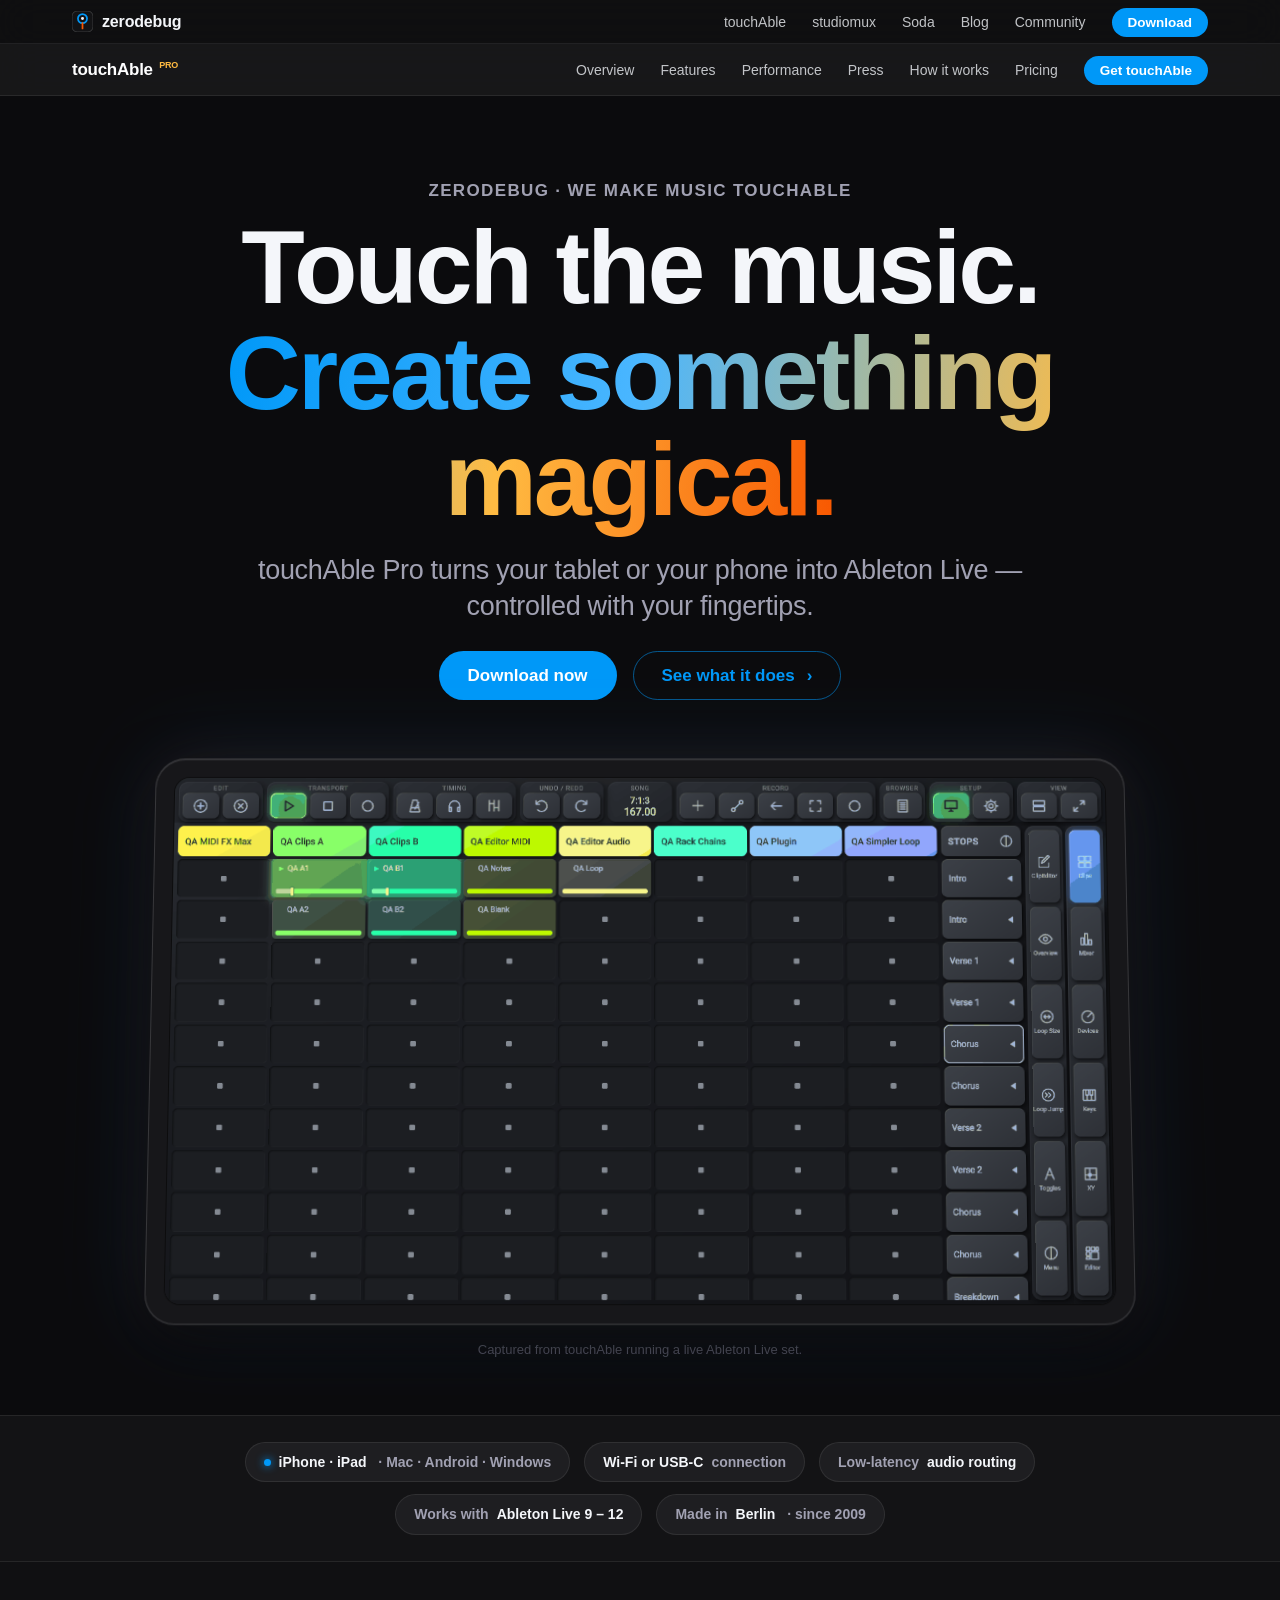
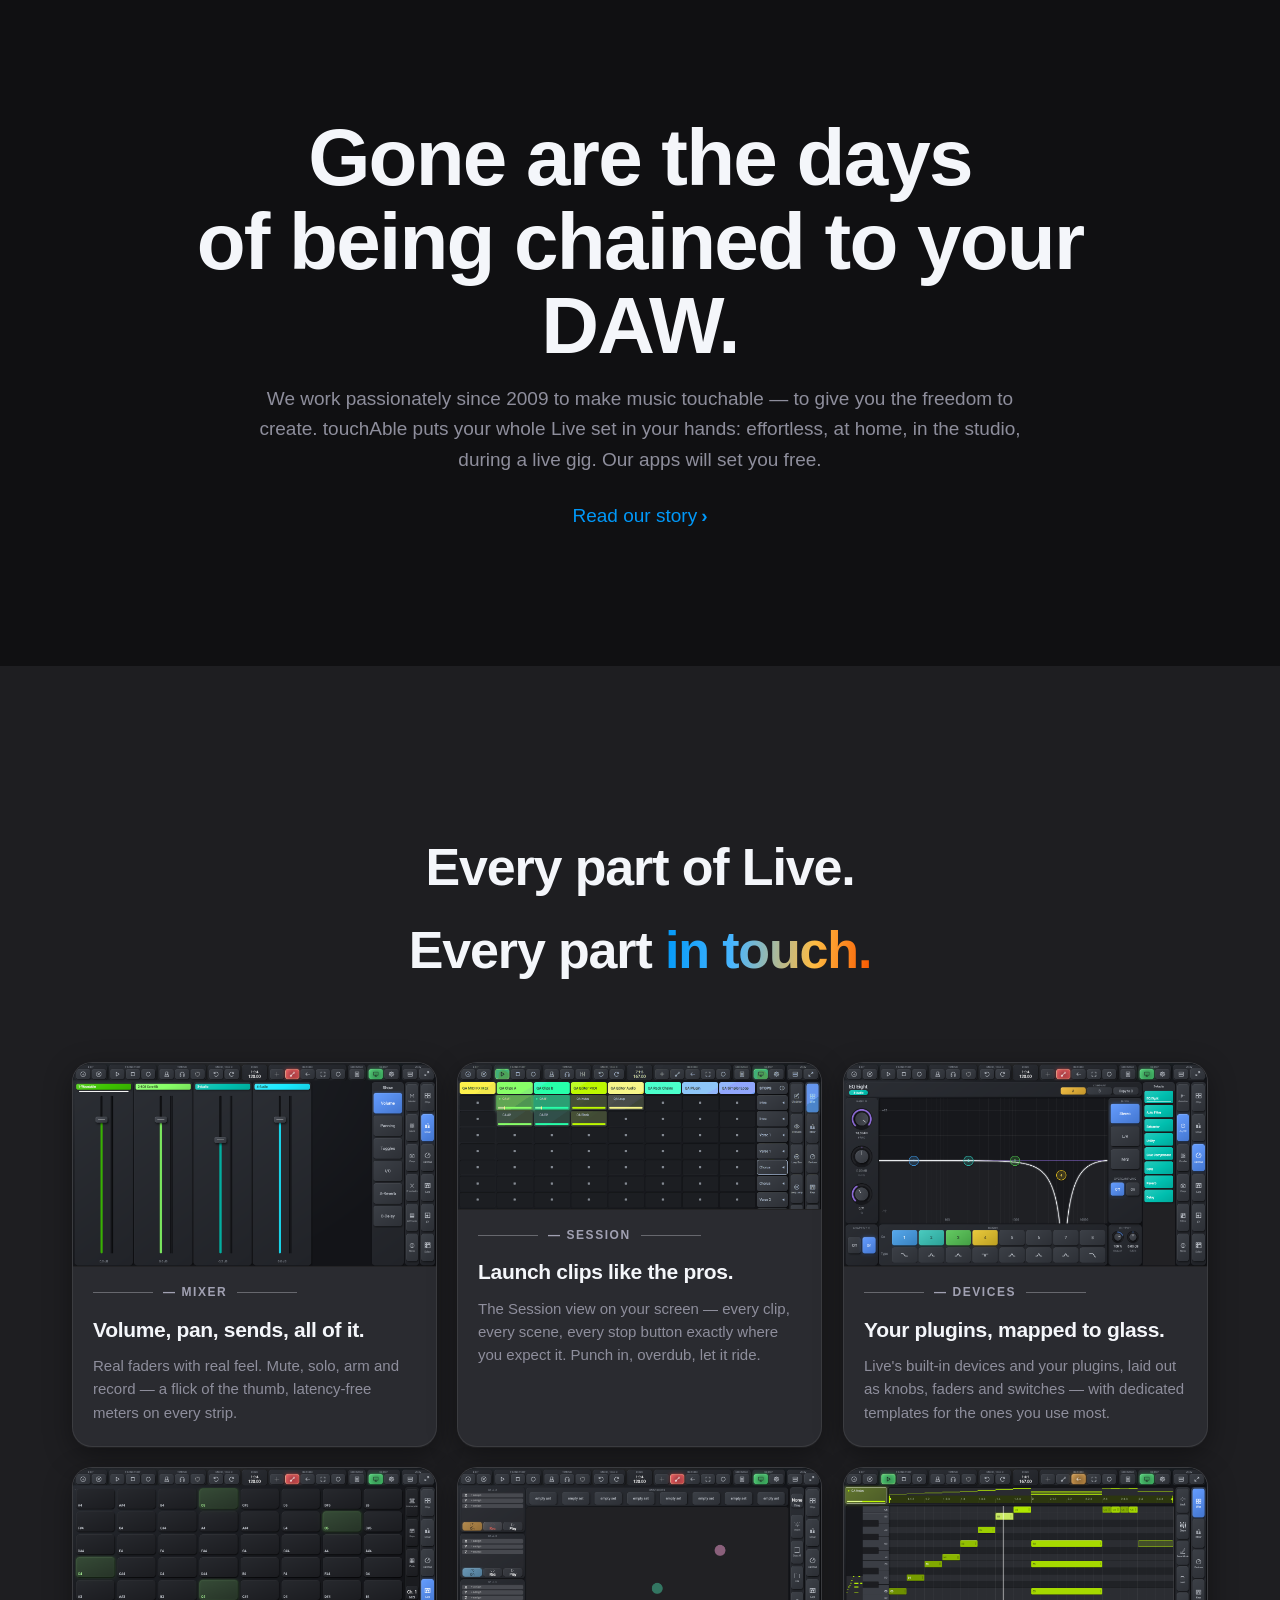
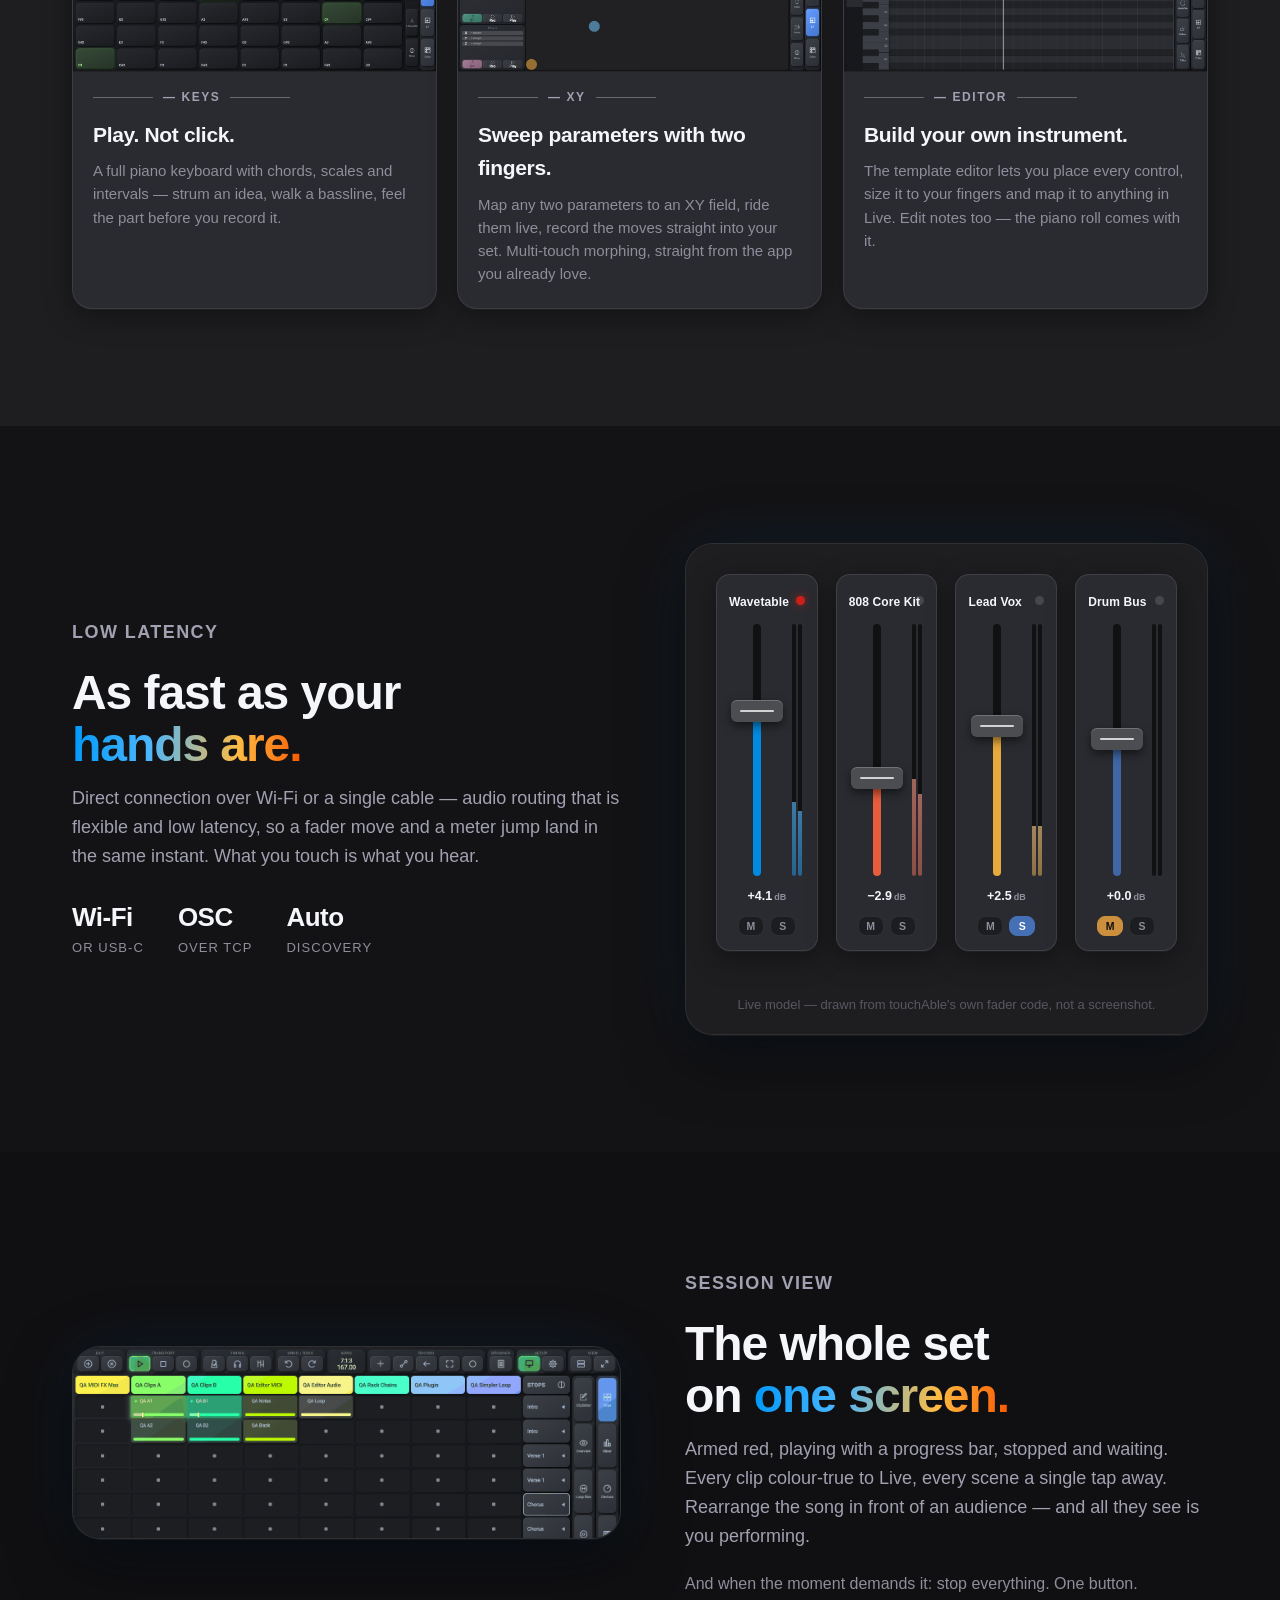
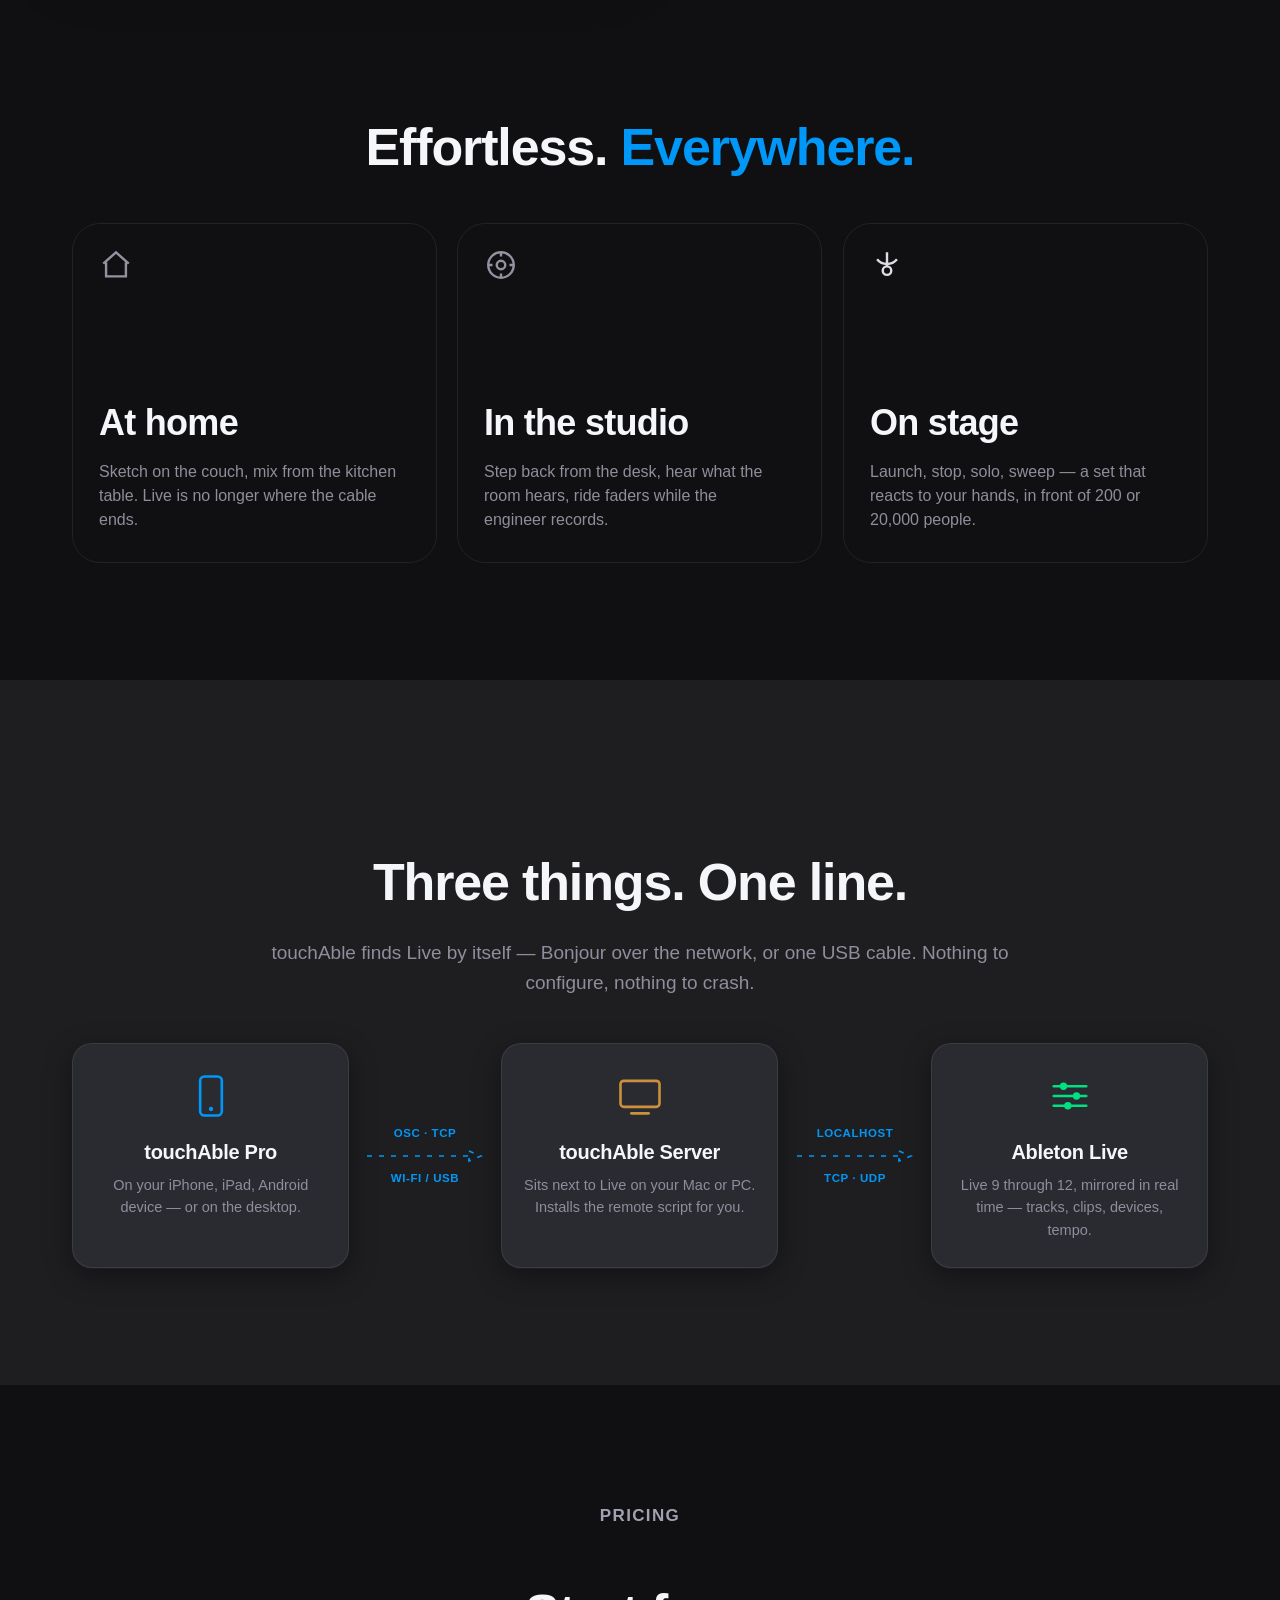
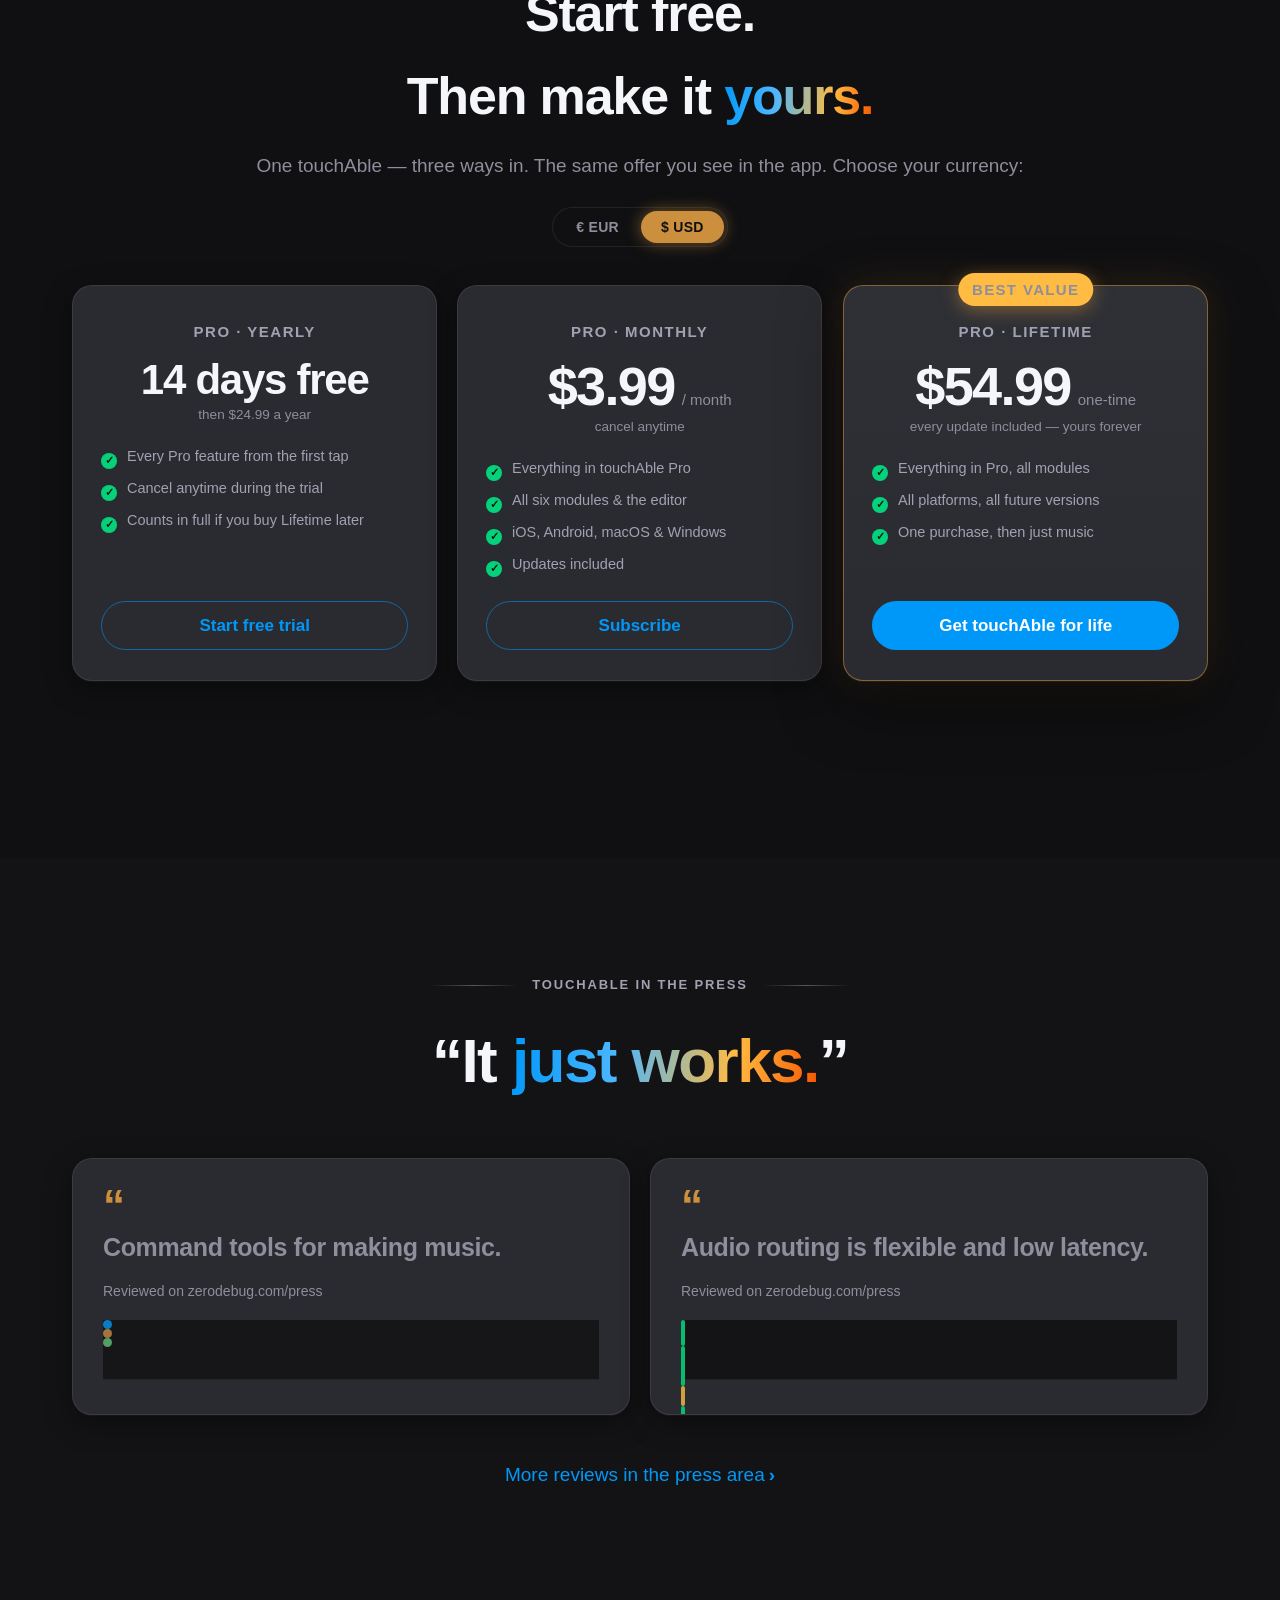
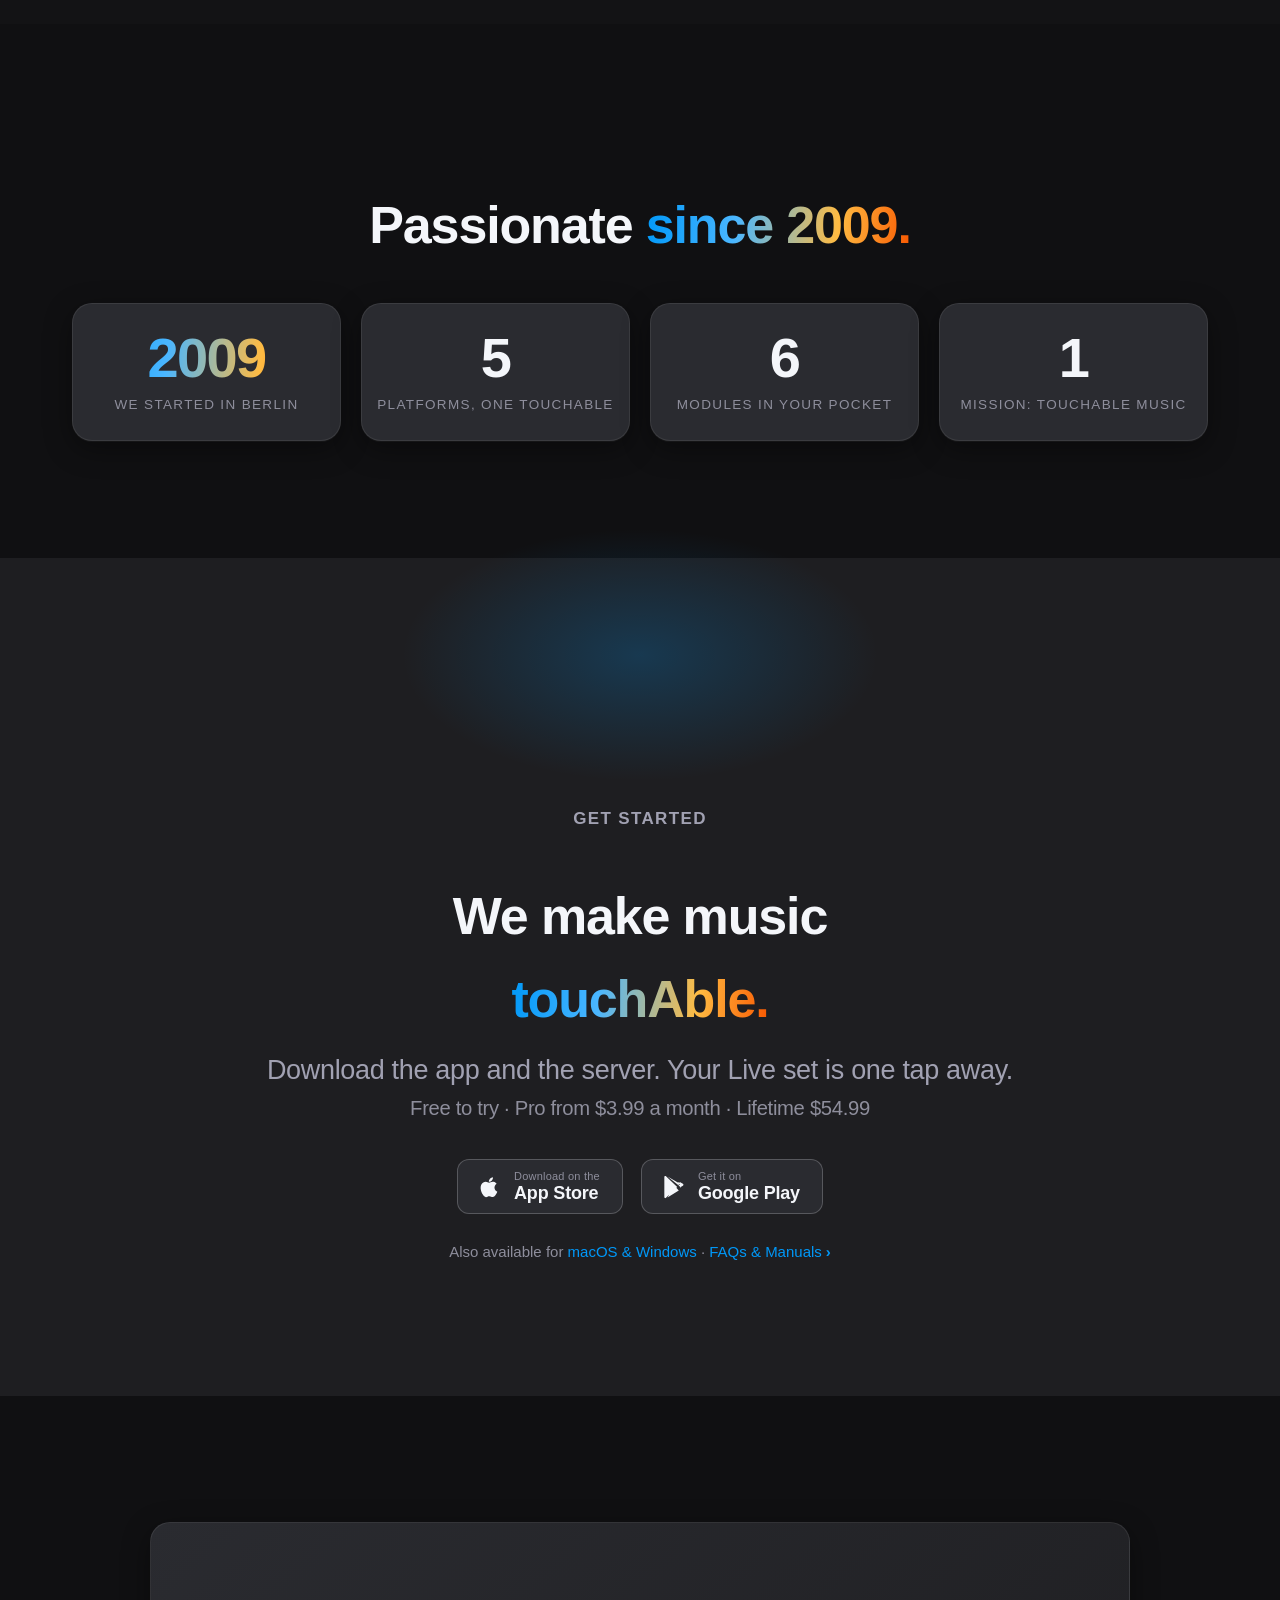
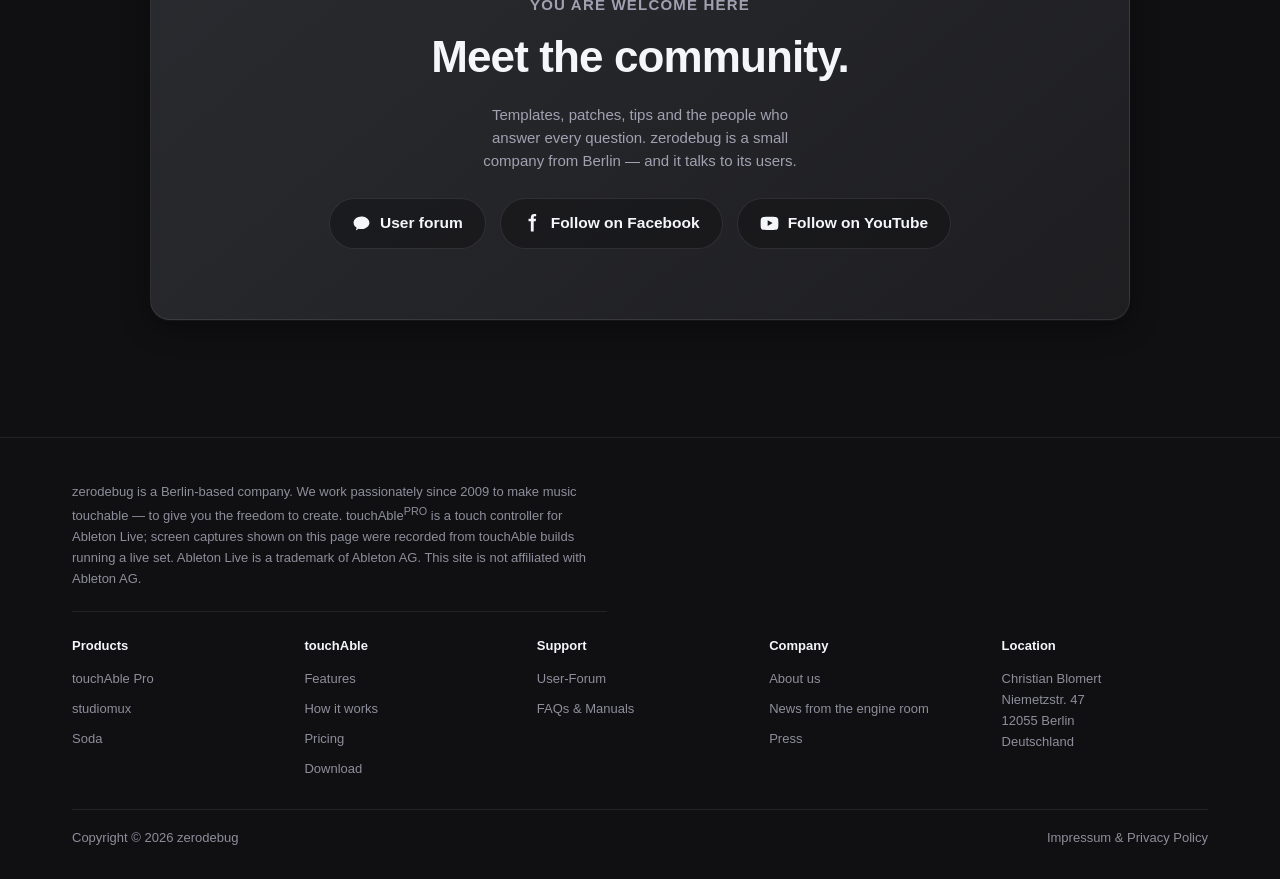
==== commit 00979171: "Real previews: touchAble screen captures + a live mixer model - hero, feature cards and Session show" ====
--- a/index.html
+++ b/index.html
@@ -63,83 +63,16 @@
       <a class="btn btn-ghost" href="#features">See what it does<span class="chev"></span></a>
     </div>
 
-    <!-- the product shot: a CSS iPad running touchAble -->
-    <div class="device-stage reveal" style="--rd:.24s">
+    <!-- the product shot: captured from touchAble running a live set -->
+    <figure class="device-stage reveal" style="--rd:.24s;margin:0">
       <div class="device">
-        <div class="device-screen" role="img" aria-label="touchAble Pro running on an iPad: a mixer with moving faders and live level meters">
-          <div class="app-topbar">
-            <span class="live-chip"><i class="dot"></i>LIVE 12</span>
-            <span class="mod on">Mixer</span>
-            <span class="mod">Clips</span>
-            <span class="mod">Devices</span>
-            <span class="mod">Keys</span>
-            <span class="mod">XY</span>
-            <span class="link-dot" title="connected"></span>
-          </div>
-          <div class="app-mixer">
-            <div class="strip">
-              <span class="tname">Drums</span><span class="tdot" style="background:#0098f8"></span><span class="pan" style="--pan:-32deg"></span>
-              <div class="fader-row">
-                <div class="fader"><div class="cap" style="--a:18%;--b:44%;--dur:7s"></div></div>
-                <div class="meter"><div class="litbar" style="--from:35%;--to:82%;--dur:1.1s"></div></div>
-              </div>
-              <span class="tgl"><i></i><i></i></span>
-            </div>
-            <div class="strip">
-              <span class="tname">Bass</span><span class="tdot" style="background:#cc8f3d"></span><span class="pan" style="--pan:12deg"></span>
-              <div class="fader-row">
-                <div class="fader"><div class="cap" style="--a:34%;--b:14%;--dur:9s"></div></div>
-                <div class="meter"><div class="litbar" style="--from:22%;--to:64%;--dur:0.8s;--d:.2s"></div></div>
-              </div>
-              <span class="tgl"><i class="solo"></i><i></i></span>
-            </div>
-            <div class="strip hide-sm">
-              <span class="tname">Synth</span><span class="tdot" style="background:#60c878"></span><span class="pan" style="--pan:38deg"></span>
-              <div class="fader-row">
-                <div class="fader"><div class="cap" style="--a:12%;--b:52%;--dur:8s"></div></div>
-                <div class="meter"><div class="litbar" style="--from:48%;--to:90%;--dur:1.3s;--d:.4s"></div></div>
-              </div>
-              <span class="tgl"><i></i><i class="arm"></i></span>
-            </div>
-            <div class="strip hide-sm">
-              <span class="tname">Vocals</span><span class="tdot" style="background:#ff6542"></span><span class="pan" style="--pan:-8deg"></span>
-              <div class="fader-row">
-                <div class="fader"><div class="cap" style="--a:40%;--b:22%;--dur:10s"></div></div>
-                <div class="meter"><div class="litbar" style="--from:18%;--to:58%;--dur:0.95s"></div></div>
-              </div>
-              <span class="tgl"><i></i><i></i></span>
-            </div>
-            <div class="strip hide-sm">
-              <span class="tname">FX Ride</span><span class="tdot" style="background:#4570b5"></span><span class="pan" style="--pan:24deg"></span>
-              <div class="fader-row">
-                <div class="fader"><div class="cap" style="--a:55%;--b:8%;--dur:6.5s"></div></div>
-                <div class="meter"><div class="litbar" style="--from:30%;--to:76%;--dur:1.6s;--d:.6s"></div></div>
-              </div>
-              <span class="tgl"><i></i><i></i></span>
-            </div>
-            <div class="strip hide-sm">
-              <span class="tname">Pad</span><span class="tdot" style="background:#d08ab5"></span><span class="pan" style="--pan:-45deg"></span>
-              <div class="fader-row">
-                <div class="fader"><div class="cap" style="--a:26%;--b:48%;--dur:11s"></div></div>
-                <div class="meter"><div class="litbar" style="--from:12%;--to:44%;--dur:1.9s;--d:.3s"></div></div>
-              </div>
-              <span class="tgl"><i class="solo"></i><i></i></span>
-            </div>
-            <div class="strip master">
-              <span class="tname">Master</span><span class="tdot" style="background:#f4f6fa"></span><span class="pan"></span>
-              <div class="fader-row">
-                <div class="fader"><div class="cap" style="--a:16%;--b:26%;--dur:12s"></div></div>
-                <div class="meter"><div class="litbar" style="--from:55%;--to:94%;--dur:1.05s"></div></div>
-              </div>
-              <span class="env"></span>
-            </div>
-          </div>
-          <div class="app-rail">
-            <i class="on">SESSION</i><i>ARRANGEMENT</i><i>NOTE</i><span style="flex:1"></span><i>TEMPO 124.0</i>
-          </div>
-        </div>
-      </div>
-    </div>
+        <div class="device-screen">
+          <img src="assets/screens/clips-mixer.png" width="1334" height="750"
+               alt="touchAble Pro on iPad: the Session clip grid with playing clips above, the mixer with faders below — connected to Ableton Live">
+        </div>
+      </div>
+      <figcaption class="shot-note">Captured from touchAble running a live Ableton&nbsp;Live set.</figcaption>
+    </figure>
   </div>
 </header>
 
@@ -180,10 +113,9 @@
 
     <div class="grid-3" style="margin-top:26px">
       <article class="card reveal">
-        <div class="viz">
-          <span class="knob" style="--ang:-58deg;--v:46"></span>
-          <span class="knob" style="--kc:var(--zdb-yellow);--ang:24deg;--v:70"></span>
-          <span class="knob" style="--kc:var(--zdb-mint);--ang:70deg;--v:38"></span>
+        <div class="shot">
+          <img src="assets/screens/mixer-volume.png" width="1334" height="750" loading="lazy"
+               alt="The touchAble mixer: four track strips with colour-coded volume faders and meters">
         </div>
         <div class="card-body">
           <span class="caption" style="padding:0 0 10px;justify-content:flex-start;max-width:none">— Mixer</span>
@@ -193,13 +125,9 @@
       </article>
 
       <article class="card reveal" style="--rd:.08s">
-        <div class="viz">
-          <div class="mini-grid">
-            <i class="c2"></i><i></i><i class="c1"></i><i></i><i class="c4"></i>
-            <i class="c5"></i><i class="c3"></i><i></i><i class="c1"></i><i></i>
-            <i></i><i class="c1"></i><i class="c4"></i><i></i><i class="c3"></i>
-            <i class="c1"></i><i></i><i></i><i class="c2"></i><i></i>
-          </div>
+        <div class="shot shot-clips">
+          <img src="assets/screens/clips-mixer.png" width="1334" height="750" loading="lazy"
+               alt="The touchAble Session view: colour-coded clips, two playing with progress bars, scene column on the right">
         </div>
         <div class="card-body">
           <span class="caption" style="padding:0 0 10px;justify-content:flex-start;max-width:none">— Session</span>
@@ -209,15 +137,9 @@
       </article>
 
       <article class="card reveal" style="--rd:.16s">
-        <div class="viz">
-          <div class="eqviz">
-            <i style="--zc:#2f9be0;--w:70%"></i>
-            <i style="--zc:#23c6c0;--w:45%"></i>
-            <i style="--zc:#4ec93f;--w:82%"></i>
-            <i style="--zc:#e6c31f;--w:38%"></i>
-            <i style="--zc:#f08a24;--w:64%"></i>
-            <i style="--zc:#e54f3d;--w:52%"></i>
-          </div>
+        <div class="shot">
+          <img src="assets/screens/device-eq8.png" width="1334" height="750" loading="lazy"
+               alt="Ableton's EQ Eight as laid out by touchAble: curve display with four coloured band nodes and large band keys">
         </div>
         <div class="card-body">
           <span class="caption" style="padding:0 0 10px;justify-content:flex-start;max-width:none">— Devices</span>
@@ -227,13 +149,9 @@
       </article>
 
       <article class="card reveal" style="--rd:.08s">
-        <div class="viz">
-          <div class="pads">
-            <i></i><i></i><i></i>
-            <i class="hit2"></i><i></i><i></i>
-            <i></i><i class="hit"></i><i></i>
-            <i></i><i></i><i class="hit2"></i>
-          </div>
+        <div class="shot">
+          <img src="assets/screens/keys-isomorphic.png" width="1334" height="750" loading="lazy"
+               alt="touchAble's isomorphic key layout: a grid of pads with the C notes lit up in green">
         </div>
         <div class="card-body">
           <span class="caption" style="padding:0 0 10px;justify-content:flex-start;max-width:none">— Keys</span>
@@ -243,8 +161,9 @@
       </article>
 
       <article class="card reveal" style="--rd:.16s">
-        <div class="viz">
-          <div class="xyyz"><b class="a"></b><b class="b"></b></div>
+        <div class="shot">
+          <img src="assets/screens/xy-pads.png" width="1334" height="750" loading="lazy"
+               alt="touchAble's XY pad with four coloured touch balls and their parameter assignments">
         </div>
         <div class="card-body">
           <span class="caption" style="padding:0 0 10px;justify-content:flex-start;max-width:none">— XY</span>
@@ -254,17 +173,14 @@
       </article>
 
       <article class="card reveal" style="--rd:.24s">
-        <div class="viz">
-          <div class="editviz">
-            <span class="knob" style="position:absolute;left:12%;top:18%;--ang:40deg"></span>
-            <span class="f2"></span>
-            <span class="sel"><b></b><b></b><b></b><b></b></span>
-          </div>
+        <div class="shot">
+          <img src="assets/screens/editor-midi.png" width="1334" height="750" loading="lazy"
+               alt="touchAble's MIDI clip editor: a piano roll with green notes and a piano keyboard on the left">
         </div>
         <div class="card-body">
           <span class="caption" style="padding:0 0 10px;justify-content:flex-start;max-width:none">— Editor</span>
           <h3>Build your own instrument.</h3>
-          <p>The template editor lets you place every control, size it to your fingers and map it to anything in Live. Your studio, your layout.</p>
+          <p>The template editor lets you place every control, size it to your fingers and map it to anything in Live. Edit notes too — the piano roll comes with it.</p>
         </div>
       </article>
     </div>
@@ -285,48 +201,77 @@
           <div><b>Auto</b><span>discovery</span></div>
         </div>
       </div>
-      <div class="big-frame reveal" style="--rd:.12s" role="img" aria-label="Close-up of touchAble's mixer: animated faders and level meters">
-        <div class="app-topbar">
-          <span class="live-chip"><i class="dot"></i>LIVE 12</span>
-          <span class="mod on">Mixer</span>
-          <span class="link-dot"></span>
-        </div>
-        <div class="app-mixer" style="grid-template-columns:repeat(4,1fr)">
-          <div class="strip">
-            <span class="tname">Drums</span><span class="pan" style="--pan:-24deg"></span>
-            <div class="fader-row">
-              <div class="fader"><div class="cap" style="--a:14%;--b:48%;--dur:6s"></div></div>
-              <div class="meter"><div class="litbar" style="--from:40%;--to:92%;--dur:0.9s"></div></div>
+      <figure class="big-frame reveal" style="--rd:.12s;margin:0">
+        <!-- live model of the touchAble mixer — every shape and colour below is
+             lifted from the app's own drawing code: the groove, cap and meter
+             geometry from TATokens.cpp (fader.groove.*, fader.cap.*, meter.*)
+             and the level behaviour from TAVolumeView.cpp (sqrt meter, 85 %
+             hot zone, decay, muted meters at 7 %). -->
+        <div class="live-mixer" role="img"
+             aria-label="A live model of the touchAble mixer: four track strips with faders moving and meters reacting, exactly as in the app.">
+          <div class="lm-strip" style="--trk:#0098f8;--v:.62;--m:.55;--mr:.6">
+            <div class="lm-head"><span class="lm-name">Wavetable</span><span class="lm-arm lit"></span></div>
+            <div class="lm-ctl">
+              <div class="lm-fader">
+                <div class="lm-groove"><div class="lm-fill"></div></div>
+                <div class="lm-cap"><span class="lm-grip"></span></div>
+              </div>
+              <div class="lm-meter">
+                <span class="lm-bar"><i class="lm-lit"></i></span>
+                <span class="lm-bar"><i class="lm-lit"></i></span>
+              </div>
             </div>
-            <span class="tgl"><i></i><i></i></span>
+            <div class="lm-val">+1.5<span>dB</span></div>
+            <div class="lm-keys"><span class="lm-key">M</span><span class="lm-key">S</span></div>
           </div>
-          <div class="strip">
-            <span class="tname">Bass</span><span class="pan" style="--pan:18deg"></span>
-            <div class="fader-row">
-              <div class="fader"><div class="cap" style="--a:38%;--b:12%;--dur:8s"></div></div>
-              <div class="meter"><div class="litbar" style="--from:26%;--to:70%;--dur:1.2s;--d:.3s"></div></div>
+          <div class="lm-strip" style="--trk:#ff6542;--v:.45;--m:.7;--mr:.66">
+            <div class="lm-head"><span class="lm-name">808 Core Kit</span><span class="lm-arm"></span></div>
+            <div class="lm-ctl">
+              <div class="lm-fader">
+                <div class="lm-groove"><div class="lm-fill"></div></div>
+                <div class="lm-cap"><span class="lm-grip"></span></div>
+              </div>
+              <div class="lm-meter">
+                <span class="lm-bar"><i class="lm-lit"></i></span>
+                <span class="lm-bar"><i class="lm-lit"></i></span>
+              </div>
             </div>
-            <span class="tgl"><i class="solo"></i><i></i></span>
+            <div class="lm-val">-2.0<span>dB</span></div>
+            <div class="lm-keys"><span class="lm-key">M</span><span class="lm-key">S</span></div>
           </div>
-          <div class="strip">
-            <span class="tname">Keys</span><span class="pan" style="--pan:-6deg"></span>
-            <div class="fader-row">
-              <div class="fader"><div class="cap" style="--a:22%;--b:56%;--dur:7s"></div></div>
-              <div class="meter"><div class="litbar" style="--from:44%;--to:84%;--dur:1.05s;--d:.15s"></div></div>
+          <div class="lm-strip" style="--trk:#ffbb42;--v:.71;--m:.82;--mr:.5">
+            <div class="lm-head"><span class="lm-name">Lead Vox</span><span class="lm-arm"></span></div>
+            <div class="lm-ctl">
+              <div class="lm-fader">
+                <div class="lm-groove"><div class="lm-fill"></div></div>
+                <div class="lm-cap"><span class="lm-grip"></span></div>
+              </div>
+              <div class="lm-meter">
+                <span class="lm-bar"><i class="lm-lit"></i></span>
+                <span class="lm-bar"><i class="lm-lit"></i></span>
+              </div>
             </div>
-            <span class="tgl"><i></i><i class="arm"></i></span>
+            <div class="lm-val">+3.0<span>dB</span></div>
+            <div class="lm-keys"><span class="lm-key">M</span><span class="lm-key lit-so">S</span></div>
           </div>
-          <div class="strip master">
-            <span class="tname">Master</span><span class="pan"></span>
-            <div class="fader-row">
-              <div class="fader"><div class="cap" style="--a:10%;--b:20%;--dur:9s"></div></div>
-              <div class="meter"><div class="litbar" style="--from:60%;--to:96%;--dur:1.3s"></div></div>
+          <div class="lm-strip lm-muted" style="--trk:#4570b5;--v:.55;--m:0;--mr:0">
+            <div class="lm-head"><span class="lm-name">Drum Bus</span><span class="lm-arm"></span></div>
+            <div class="lm-ctl">
+              <div class="lm-fader">
+                <div class="lm-groove"><div class="lm-fill"></div></div>
+                <div class="lm-cap"><span class="lm-grip"></span></div>
+              </div>
+              <div class="lm-meter">
+                <span class="lm-bar"><i class="lm-lit"></i></span>
+                <span class="lm-bar"><i class="lm-lit"></i></span>
+              </div>
             </div>
-            <span class="env"></span>
+            <div class="lm-val">+0.0<span>dB</span></div>
+            <div class="lm-keys"><span class="lm-key lit-mi">M</span><span class="lm-key">S</span></div>
           </div>
         </div>
-        <div class="app-rail"><i class="on">TRACK</i><i>SEND</i><i>PAN</i><i>VU</i></div>
-      </div>
+        <figcaption class="lm-note">Live model — drawn from touchAble's own fader code, not a screenshot.</figcaption>
+      </figure>
     </div>
   </div>
 </section>
@@ -338,30 +283,13 @@
       <div class="copy reveal">
         <p class="eyebrow">Session view</p>
         <h2>The whole set<br>on <span class="grad-text">one screen.</span></h2>
-        <p>Armed red, playing green, stopped and waiting. Every clip colour‑true to Live, every scene a single tap away. Rearrange the song in front of an audience — and all they see is you performing.</p>
+        <p>Armed red, playing with a progress bar, stopped and waiting. Every clip colour‑true to Live, every scene a single tap away. Rearrange the song in front of an audience — and all they see is you performing.</p>
         <p style="font-size:16px;color:var(--zdb-col-light)">And when the moment demands it: stop everything. One&nbsp;button.</p>
       </div>
-      <div class="big-frame reveal" style="--rd:.12s" role="img" aria-label="touchAble's session view with playing clips">
-        <div class="app-topbar">
-          <span class="live-chip"><i class="dot"></i>LIVE 12</span>
-          <span class="mod on">Clips</span>
-          <span class="link-dot"></span>
-        </div>
-        <div class="session">
-          <i class="hdr" style="background:#0098f8">Drums</i>
-          <i class="hdr" style="background:#cc8f3d">Bass</i>
-          <i class="hdr" style="background:#60c878">Synth</i>
-          <i class="hdr" style="background:#4570b5">FX</i>
-          <i class="hdr" style="background:#ff6542">Vox</i>
-          <i class="hdr" style="background:#d08ab5">Pad</i>
-          <i class="playing" style="background:#0098f8"></i><i></i><i style="background:#4570b5"></i><i class="playing" style="background:#4570b5"></i><i></i><i></i>
-          <i></i><i class="playing" style="background:#cc8f3d"></i><i style="background:#0098f8"></i><i></i><i style="background:#ff6542"></i><i></i>
-          <i class="playing" style="background:#60c878"></i><i></i><i></i><i style="background:#cc8f3d"></i><i></i><i class="playing" style="background:#d08ab5"></i>
-          <i></i><i style="background:#ff6542"></i><i class="playing" style="background:#f85700"></i><i></i><i style="background:#d08ab5"></i><i></i>
-          <i style="background:#4570b5"></i><i></i><i></i><i style="background:#60c878"></i><i class="playing" style="background:#ff6542"></i><i></i>
-        </div>
-        <div class="app-rail"><i class="on">SESSION</i><i>ARRANGEMENT</i><span style="flex:1"></span><i>TEMPO 124.0</i></div>
-      </div>
+      <figure class="big-frame big-frame-clips reveal" style="--rd:.12s;margin:0">
+        <img src="assets/screens/clips-mixer.png" width="1334" height="750" loading="lazy"
+             alt="touchAble's Session view: track headers in their Live colours, clips in lanes, playing clips showing their position, the scene column at the right">
+      </figure>
     </div>
 
     <!-- three stage tiles -->
@@ -431,7 +359,7 @@
     <div class="center">
       <p class="eyebrow reveal">Pricing</p>
       <h2 class="headline--md reveal" style="--rd:.05s;margin-bottom:12px;font-weight:700;letter-spacing:-0.022em">Start free.<br>Then make it <span class="grad-text">yours.</span></h2>
-      <p class="lede reveal" style="--rd:.1s">One touchAble — three ways in. Choose your currency:</p>
+      <p class="lede reveal" style="--rd:.1s">One touchAble — three ways in. The same offer you see in the app. Choose your currency:</p>
       <div class="reveal" style="--rd:.14s;margin-bottom:38px">
         <div class="seg" role="group" aria-label="Currency">
           <button type="button" data-cur="eur" aria-pressed="true">€&nbsp;EUR</button>
@@ -442,23 +370,20 @@
 
     <div class="plans">
       <article class="card plan reveal">
-        <p class="plan-name">touchAble Free</p>
-        <p class="price"><b>Free</b></p>
-        <p class="price-note">on iPhone, iPad &amp; Android</p>
-        <ul>
-          <li>Mixer &amp; Session view essentials</li>
-          <li>Connect over Wi‑Fi</li>
-          <li>The feel of touchAble, no commitment</li>
-          <li class="no">Devices, Keys &amp; XY modules</li>
-          <li class="no">Template editor</li>
-          <li class="no">macOS &amp; Windows apps</li>
-        </ul>
-        <a class="btn btn-ghost" href="#download">Download free</a>
+        <p class="plan-name">Pro&nbsp;·&nbsp;Yearly</p>
+        <p class="price"><b style="font-size:clamp(30px,3.6vw,42px)">14&nbsp;days free</b></p>
+        <p class="price-note">then <span class="amount" data-eur="€24.99" data-usd="$24.99">€24.99</span> a year</p>
+        <ul>
+          <li>Every Pro feature from the first tap</li>
+          <li>Cancel anytime during the trial</li>
+          <li>Counts in full if you buy Lifetime later</li>
+        </ul>
+        <a class="btn btn-ghost" href="#download">Start free trial</a>
       </article>
 
       <article class="card plan reveal" style="--rd:.08s">
         <p class="plan-name">Pro&nbsp;·&nbsp;Monthly</p>
-        <p class="price"><b class="amount" data-eur="€2.99" data-usd="$2.99">€2.99</b><span>/ month</span></p>
+        <p class="price"><b class="amount" data-eur="€3.99" data-usd="$3.99">€3.99</b><span>/ month</span></p>
         <p class="price-note">cancel anytime</p>
         <ul>
           <li>Everything in touchAble Pro</li>
@@ -472,8 +397,8 @@
       <article class="card plan plan-best reveal" style="--rd:.16s">
         <p class="plan-flag">Best value</p>
         <p class="plan-name">Pro&nbsp;·&nbsp;Lifetime</p>
-        <p class="price"><b class="amount" data-eur="€49.99" data-usd="$49.99">€49.99</b><span>one‑time</span></p>
-        <p class="price-note">yours forever</p>
+        <p class="price"><b class="amount" data-eur="€54.99" data-usd="$54.99">€54.99</b><span>one‑time</span></p>
+        <p class="price-note">every update included — yours forever</p>
         <ul>
           <li>Everything in Pro, all modules</li>
           <li>All platforms, all future versions</li>
@@ -483,8 +408,8 @@
       </article>
     </div>
 
-    <p class="center price-fine reveal">The App&nbsp;Store and Google&nbsp;Play bill in your local currency;
-      the amounts shown are indicative. Desktop downloads follow the same Pro licence.</p>
+    <p class="center price-fine reveal">First install the free <a href="https://zerodebug.com" rel="noopener">touchAble&nbsp;Server</a> on your computer.
+      The App&nbsp;Store and Google&nbsp;Play bill in your local currency; the amounts shown are indicative.</p>
   </div>
 </section>
 
@@ -545,7 +470,7 @@
     <p class="eyebrow reveal">Get started</p>
     <h2 class="headline--md reveal" style="--rd:.05s;margin-bottom:10px;font-weight:700;letter-spacing:-0.022em">We make music<br><span class="grad-text">touchAble.</span></h2>
     <p class="subhead reveal" style="--rd:.1s;font-weight:400">Download the app and the server. Your Live set is one tap away.<br>
-      <span style="font-size:0.75em;color:var(--zdb-col-light)">Free to try · Pro from <span class="amount" data-eur="€2.99" data-usd="$2.99">€2.99</span> a month · Lifetime <span class="amount" data-eur="€49.99" data-usd="$49.99">€49.99</span></span></p>
+      <span style="font-size:0.75em;color:var(--zdb-col-light)">Free to try · Pro from <span class="amount" data-eur="€3.99" data-usd="$3.99">€3.99</span> a month · Lifetime <span class="amount" data-eur="€54.99" data-usd="$54.99">€54.99</span></span></p>
     <div class="stores reveal" style="--rd:.16s">
       <a class="store-badge" href="https://apps.apple.com/de/app/touchable-pro/id1205967746" rel="noopener">
         <svg viewBox="0 0 24 24" aria-hidden="true"><path d="M17.05 12.54c-.03-2.37 1.93-3.5 2.02-3.56-1.1-1.61-2.81-1.83-3.42-1.85-1.45-.15-2.84.86-3.58.86-.74 0-1.88-.84-3.1-.82-1.59.02-3.06.93-3.88 2.36-1.66 2.87-.42 7.11 1.19 9.44.79 1.14 1.74 2.43 2.98 2.38 1.19-.05 1.65-.77 3.09-.77 1.45 0 1.85.77 3.11.74 1.28-.02 2.1-1.16 2.88-2.31.91-1.32 1.28-2.61 1.3-2.67-.03-.02-2.49-.96-2.59-3.8ZM14.66 5.9c.65-.79 1.09-1.89.97-2.98-.94.04-2.08.63-2.75 1.42-.61.7-1.13 1.8-.99 2.87 1.05.08 2.12-.54 2.77-1.31Z"/></svg>
@@ -596,6 +521,7 @@
     <div class="foot-note">
       zerodebug is a Berlin‑based company. We work passionately since 2009 to make music touchable —
       to give you the freedom to create. touchAble<sup>PRO</sup> is a touch controller for Ableton Live;
+      screen captures shown on this page were recorded from touchAble builds running a live set.
       Ableton Live is a trademark of Ableton AG. This site is not affiliated with Ableton AG.
     </div>
     <div class="foot-cols">
--- a/css/zdb.css
+++ b/css/zdb.css
@@ -382,7 +382,9 @@
 .hero .subhead { max-width: 30em; margin-inline: auto; }
 .hero .btn-row { margin-bottom: clamp(44px, 6vh, 70px); }
 
-/* ---------- 6 · The device (CSS iPad) --------------------- */
+/* ---------- 6 · The device (CSS iPad, real screen) -------- */
+/* the frame is drawn in CSS; the screen shows a capture taken
+   from a touchAble build, so it looks exactly like the app */
 .device-stage { perspective: 1600px; }
 .device {
   width: min(100%, 980px);
@@ -402,174 +404,25 @@
   border-radius: 16px;
   overflow: hidden;
   border: 1px solid rgba(0,0,0,0.6);
-  aspect-ratio: 16 / 10;
-  display: flex;
-  flex-direction: column;
-}
-
-/* the app's top bar */
-.app-topbar {
-  background: var(--zdb-topbar);
-  border-bottom: 1px solid #000;
-  display: flex;
-  align-items: center;
-  gap: 6px;
-  padding: 8px 10px;
-  flex: none;
-}
-.app-topbar .live-chip {
-  font-size: 10px;
-  font-weight: 700;
-  letter-spacing: 0.06em;
-  color: var(--zdb-mint);
-  border: 1px solid rgba(0,225,129,0.4);
-  border-radius: 6px;
-  padding: 3px 8px;
-  display: inline-flex;
-  align-items: center;
-  gap: 5px;
-}
-.live-chip .dot { width: 6px; height: 6px; border-radius: 50%; background: var(--zdb-mint); animation: pulse 2.4s infinite; }
-.app-topbar .mod {
-  font-size: 10.5px;
-  font-weight: 600;
-  color: var(--zdb-col-light);
-  background: var(--zdb-module);
-  border: 1px solid var(--zdb-hairline);
-  border-radius: 7px;
-  padding: 4px 11px;
-}
-.app-topbar .mod.on {
-  color: var(--zdb-col-extreme-light);
-  background: var(--zdb-col-light-light);   /* key.face.on */
-  color: var(--zdb-col-super-dark);
-  box-shadow: 0 0 14px rgba(244,246,250,0.28);
-}
-.app-topbar .link-dot { margin-left: auto; width: 7px; height: 7px; border-radius: 50%; background: var(--zdb-blue); box-shadow: 0 0 10px var(--zdb-blue); animation: pulse 2.4s infinite; }
-
-/* mixer inside the device */
-.app-mixer {
-  flex: 1;
-  display: grid;
-  grid-template-columns: repeat(6, 1fr) 1.15fr;
-  gap: 6px;
-  padding: 8px;
-  background:
-    repeating-linear-gradient(90deg, transparent 0 2px, rgba(0,0,0,0.12) 2px 4px),
-    var(--zdb-deep);
-  min-height: 0;
-}
-.strip {
-  background: var(--zdb-dark);            /* fader.ground */
-  border-radius: 8px;
-  border: 1px solid var(--zdb-hairline);
-  display: flex;
-  flex-direction: column;
-  align-items: center;
-  gap: 4px;
-  padding: 6px 4px;
-  min-width: 0;
-}
-.strip.master { background: var(--zdb-module); }
-.strip .tname { font-size: 9px; color: var(--zdb-col-extreme-light); opacity: 0.85; max-width: 100%; overflow: hidden; text-overflow: ellipsis; white-space: nowrap; }
-.strip .tdot { width: 7px; height: 3px; border-radius: 2px; }
-.strip .pan {
-  width: 16px; height: 16px; border-radius: 50%;
-  background: radial-gradient(circle at 50% 32%, var(--zdb-card), var(--zdb-strip));
-  border: 1px solid rgba(0,0,0,0.6);
-  box-shadow: 0 2px 5px rgba(0,0,0,0.5), inset 0 1px 0 rgba(244,246,250,0.14);
-  position: relative; flex: none;
-}
-.strip .pan::before {
-  content: "";
-  position: absolute; left: calc(50% - 1px); top: 2px;
-  width: 2px; height: 42%; border-radius: 1px;
-  background: var(--zdb-col-extreme-light);
-  transform-origin: 50% 95%;
-  transform: rotate(var(--pan, 0deg));
-}
-.fader-row { flex: 1; display: flex; gap: 3px; width: 100%; justify-content: center; min-height: 44px; }
-.fader {
-  position: relative;
-  width: 14px;
-  background: linear-gradient(var(--zdb-col-super-dark), var(--zdb-deep));
-  border-radius: 4px;
-  border: 1px solid rgba(0,0,0,0.65);
-  box-shadow: inset 0 1px 3px rgba(0,0,0,0.8);
-  overflow: visible;
-}
-.cap {
-  position: absolute;
-  left: 50%;
-  width: 20px; height: 13px;
-  margin-left: -10px;
-  border-radius: 4px;
-  background: linear-gradient(#dfe3ea, #aab0bc 46%, #6e7482);
-  box-shadow: 0 2px 6px rgba(0,0,0,0.65), inset 0 1px 0 rgba(255,255,255,0.65);
-  animation: glide var(--dur, 7s) ease-in-out var(--d, 0s) infinite alternate;
-}
-.cap::after { content: ""; position: absolute; inset: 0; margin: auto; width: 12px; height: 1px; background: rgba(0,0,0,0.55); }
-@keyframes glide { from { top: var(--a); } to { top: var(--b); } }
-
-.meter {
-  width: 5px;
-  background: var(--zdb-col-light-mid);
-  border-radius: 3px;
+  aspect-ratio: 16 / 9;
+}
+.device-screen img { width: 100%; height: 100%; object-fit: cover; display: block; }
+.shot-note {
+  margin: 18px auto 0;
+  font-size: 13px;
+  color: var(--zdb-col-light-mid);
+  text-align: center;
+}
+
+/* image frames for captured app screens */
+.shot {
+  aspect-ratio: 16 / 9;
   overflow: hidden;
-  position: relative;
-  flex: none;
-}
-/* the colour scale belongs to the track, not to the fill: paint the
-   whole meter, then drop an unlit lid from the top down */
-.litbar {
-  position: absolute;
-  inset: 0;
-  border-radius: 3px;
-  background: linear-gradient(to top, var(--zdb-mint) 0 55%, var(--zdb-sunflower) 55% 82%, var(--zdb-orange) 82% 94%, #ff2d1a 94% 100%);
-}
-.litbar::after {
-  content: "";
-  position: absolute;
-  left: 0; right: 0; top: 0;
-  background: var(--zdb-col-light-mid);
-  animation: lid var(--dur, 1.4s) ease-in-out var(--d, 0s) infinite alternate;
-}
-@keyframes lid {
-  from { height: calc(100% - var(--from)); }
-  to   { height: calc(100% - var(--to)); }
-}
-
-.tgl { display: flex; gap: 3px; }
-.tgl i {
-  width: 12px; height: 11px; border-radius: 3px;
-  background: var(--zdb-col-light-mid);          /* mixer.toggle.off */
-  font-style: normal;
-}
-.tgl i.solo  { background: var(--zdb-yellow); box-shadow: 0 0 8px rgba(204,143,61,0.8); }
-.tgl i.arm   { background: var(--zdb-red); box-shadow: 0 0 8px rgba(204,33,26,0.7); }
-.strip .env { width: 82%; height: 18px; border-radius: 4px; background: var(--zdb-card); position: relative; overflow: hidden; flex: none; }
-.strip .env::before { content: ""; position: absolute; left: 0; bottom: 0; width: 100%; height: 45%; background: linear-gradient(var(--zdb-blue), rgba(0,152,248,0.15)); clip-path: polygon(0 100%, 0 55%, 12% 20%, 30% 70%, 48% 5%, 66% 62%, 84% 30%, 100% 68%, 100% 100%); opacity: 0.85; }
-
-/* app bottom rail */
-.app-rail {
-  flex: none;
-  background: var(--zdb-bar);
-  border-top: 1px solid #000;
-  display: flex;
-  align-items: center;
-  gap: 6px;
-  padding: 6px 10px;
-}
-.app-rail i {
-  font-style: normal;
-  font-size: 9px;
-  color: var(--zdb-col-light);
-  background: var(--zdb-module);
-  border: 1px solid var(--zdb-hairline);
-  padding: 3px 8px;
-  border-radius: 6px;
-}
-.app-rail i.on { background: var(--zdb-yellow); color: var(--zdb-col-super-dark); border-color: transparent; font-weight: 700; }
+  background: var(--zdb-strip);
+  border-bottom: 1px solid var(--zdb-hairline);
+}
+.shot img { width: 100%; height: 100%; object-fit: cover; object-position: top center; display: block; }
+.shot-clips { aspect-ratio: 1334 / 540; }  /* show the clip grid, not the mixer beneath */
 
 /* ---------- 7 · Platform ribbon --------------------------- */
 .ribbon {
@@ -597,55 +450,6 @@
 .grid-3 { display: grid; grid-template-columns: repeat(3, 1fr); gap: 20px; }
 .grid-2 { display: grid; grid-template-columns: repeat(2, 1fr); gap: 20px; }
 .grid-4 { display: grid; grid-template-columns: repeat(4, 1fr); gap: 20px; }
-
-/* little card illustrations, drawn in the app's control language */
-.viz { height: 172px; display: flex; align-items: center; justify-content: center; gap: 14px; position: relative; }
-
-/* knobs */
-.knob { width: 54px; height: 54px; border-radius: 50%; position: relative;
-  background: radial-gradient(circle at 50% 32%, var(--zdb-card), var(--zdb-col-mid-dark));
-  box-shadow: 0 5px 14px rgba(0,0,0,0.6), inset 0 1px 0 rgba(244,246,250,0.14); }
-.knob::before { content: ""; position: absolute; inset: -7px; border-radius: 50%;
-  background: conic-gradient(from 135deg, var(--kc, var(--zdb-blue)) 0 calc(var(--v, 60) * 2.7deg), transparent 0);
-  -webkit-mask: radial-gradient(circle, transparent 0 30px, #000 31px);
-          mask: radial-gradient(circle, transparent 0 30px, #000 31px); }
-.knob i { position: absolute; left: 50%; top: 8px; width: 3px; height: 14px; border-radius: 2px;
-  background: var(--kc, var(--zdb-blue)); transform: translateX(-50%) rotate(var(--ang, -40deg)); transform-origin: 50% 19px; box-shadow: 0 0 8px var(--kc, var(--zdb-blue)); }
-
-/* pads */
-.pads { display: grid; grid-template-columns: repeat(3, 34px); gap: 7px; }
-.pads i { height: 34px; border-radius: 8px; background: var(--zdb-card); border: 1px solid var(--zdb-hairline); }
-.pads i.hit { background: var(--zdb-yellow); box-shadow: 0 0 16px rgba(204,143,61,0.65); border-color: transparent; animation: pulse 1.9s infinite; }
-.pads i.hit2 { background: var(--zdb-blue); box-shadow: 0 0 16px rgba(0,152,248,0.65); border-color: transparent; }
-
-/* session grid mini */
-.mini-grid { display: grid; grid-template-columns: repeat(5, 34px); grid-auto-rows: 24px; gap: 5px; }
-.mini-grid i { border-radius: 4px; background: rgba(244,246,250,0.06); }
-.mini-grid i.c1 { background: var(--zdb-blue); }
-.mini-grid i.c2 { background: var(--zdb-yellow); }
-.mini-grid i.c3 { background: var(--zdb-green); animation: pulse 1.7s infinite; }
-.mini-grid i.c4 { background: var(--zdb-sunset); }
-.mini-grid i.c5 { background: var(--zdb-device-blue); }
-
-/* EQ lanes (the device editor) */
-.eqviz { display: flex; flex-direction: column; gap: 7px; width: 70%; }
-.eqviz i { height: 8px; border-radius: 4px; background: linear-gradient(90deg, var(--zc) 0 var(--w, 60%), rgba(244,246,250,0.1) var(--w, 60%) 100%); }
-
-/* template editor */
-.editviz { width: 78%; height: 66%; border: 1.5px dashed rgba(244,246,250,0.3); border-radius: 10px; position: relative; }
-.editviz .sel { position: absolute; inset: -7px; border: 1.5px solid var(--zdb-blue); border-radius: 12px; }
-.editviz .sel b { position: absolute; width: 7px; height: 7px; background: var(--zdb-blue); border-radius: 2px; box-shadow: 0 0 8px rgba(0,152,248,0.8); }
-.editviz .sel b:nth-child(1){ left: -4px; top: -4px; } .editviz .sel b:nth-child(2){ right: -4px; top: -4px; }
-.editviz .sel b:nth-child(3){ left: -4px; bottom: -4px; } .editviz .sel b:nth-child(4){ right: -4px; bottom: -4px; }
-.editviz .f2 { position: absolute; right: 8%; top: 16%; width: 16px; height: 60%; background: var(--zdb-card); border-radius: 5px; border: 1px solid var(--zdb-hairline); }
-
-/* XY viz */
-.xyyz { width: 150px; height: 118px; border-radius: 12px; background: var(--zdb-card); border: 1px solid var(--zdb-hairline); position: relative; box-shadow: inset 0 0 30px rgba(0,0,0,0.4); }
-.xyyz b { position: absolute; width: 15px; height: 15px; border-radius: 50%; box-shadow: 0 0 14px currentColor; }
-.xyyz .a { color: var(--zdb-sunflower); background: var(--zdb-sunflower); animation: driftA 6s var(--ease) infinite alternate; }
-.xyyz .b { color: var(--zdb-blue); background: var(--zdb-blue); animation: driftB 7.5s var(--ease) infinite alternate; }
-@keyframes driftA { from { left: 22%; top: 60%; } to { left: 66%; top: 20%; } }
-@keyframes driftB { from { left: 64%; top: 66%; } to { left: 26%; top: 24%; } }
 
 /* performance tiles */
 .stage-tile {
@@ -684,37 +488,190 @@
   box-shadow: var(--lift-2), 0 0 70px rgba(0,152,248,0.10);
   overflow: hidden;
 }
-.big-frame .app-topbar, .big-frame .app-rail { padding: 10px 14px; }
-.big-frame .app-mixer { padding: 14px; gap: 10px; }
-.big-frame .strip { padding: 10px 6px; gap: 7px; }
-.big-frame .strip .tname { font-size: 11px; }
-.big-frame .strip .pan { width: 22px; height: 22px; }
-.big-frame .fader-row { min-height: 120px; }
-.big-frame .fader { width: 22px; }
-.big-frame .cap { width: 32px; height: 20px; margin-left: -16px; border-radius: 6px; }
-.big-frame .cap::after { width: 20px; }
-.big-frame .meter { width: 9px; border-radius: 5px; }
-.big-frame .tgl { gap: 5px; }
-.big-frame .tgl i { width: 21px; height: 17px; border-radius: 4px; }
-.big-frame .env { height: 30px; }
-
-/* session view, big */
-.session {
+.big-frame img { width: 100%; display: block; }
+.big-frame-clips { aspect-ratio: 1334 / 470; overflow: hidden; }
+.big-frame-clips img { height: 100%; object-fit: cover; object-position: top center; }
+
+/* ---------- 9b · Live mixer model --------------------------
+   Not a screenshot — a working replica of the app's mixer.
+   Every number is touchAble's own, from TATokens.cpp
+   ("Soft Graphite" fader form) and TAVolumeView.cpp:
+     groove  8 pt, depth 0.6 (card → black)   fader.groove.*
+     cap     52 × 22 pt, radius 6, lift 0.16 (card → white),
+             grip line white @ .75 inset 9, shadow 0.5
+     meter   4 pt bars (card_meters), low = meter.low (#575762)
+             mixed ½ with the track colour, top lerps to
+             meter.high (#8e8e9c); above 85 % the hot zone:
+             meter.warm #ffbd00 → meter.hot #ff0000;
+             a muted track's meters draw at 0.07 opacity.   */
+.live-mixer {
+  --cap-h: 22px;          /* fader.cap.height  */
+  --cap-w: 52px;          /* fader.cap.width   */
+  --cap-r: 6px;           /* fader.cap.radius  */
+  --groove-w: 8px;        /* fader.groove.width */
   display: grid;
-  grid-template-columns: repeat(6, 1fr);
-  grid-auto-rows: 34px;
-  gap: 6px;
-  padding: 14px;
-  background:
-    repeating-linear-gradient(0deg, transparent 0 39px, rgba(244,246,250,0.05) 39px 40px),
-    var(--zdb-deep);
-}
-.session i { border-radius: 6px; background: rgba(244,246,250,0.05); }
-.session i.hdr { display: flex; align-items: center; justify-content: center; font-style: normal; font-size: 10px; font-weight: 650; letter-spacing: 0.06em; text-transform: uppercase; color: var(--zdb-col-extreme-light); border-radius: 6px 6px 3px 3px; }
-.session i.playing { position: relative; animation: clipglow 2.2s ease-in-out infinite; }
-.session i.playing::before { content: ""; position: absolute; left: 6px; top: 50%; translate: 0 -50%; width: 0; height: 0; border-block: 5px solid transparent; border-left: 8px solid var(--zdb-col-super-dark); }
-@keyframes clipglow { 0%, 100% { filter: brightness(1); } 50% { filter: brightness(1.35); } }
-@keyframes pulse { 0%, 100% { opacity: 1; } 50% { opacity: 0.45; } }
+  grid-template-columns: repeat(4, 1fr);
+  gap: clamp(10px, 1.6vw, 18px);
+  padding: clamp(16px, 2.6vw, 30px);
+  background: var(--zdb-module);   /* ground.module — the app's mixer ground */
+}
+.lm-strip {
+  display: flex;
+  flex-direction: column;
+  align-items: center;
+  gap: 10px;
+  padding: 12px 12px 14px;
+  min-width: 0;
+  background: var(--zdb-card);     /* card — every fader sits on one */
+  border: 1px solid var(--zdb-card-line);
+  border-radius: 14px;
+  box-shadow: var(--lift-1);
+}
+.lm-head {
+  position: relative;
+  width: 100%;
+  padding-right: 16px;             /* room for the arm dot, out of flow */
+}
+.lm-name {
+  font-size: 12px;
+  font-weight: 600;
+  letter-spacing: 0.01em;
+  color: var(--zdb-col-extreme-light);
+  white-space: nowrap; overflow: hidden; text-overflow: ellipsis;
+}
+.lm-arm {                       /* record-activate — palette.red, arm */
+  position: absolute;
+  right: 0; top: 50%; margin-top: -4.5px;
+  width: 9px; height: 9px;
+  border-radius: 50%;
+  background: rgba(244, 246, 250, 0.14);
+}
+.lm-arm.lit {
+  background: var(--zdb-red);
+  box-shadow: 0 0 8px rgba(204, 33, 26, 0.7);
+  animation: lm-arm 1.9s ease-in-out infinite;
+}
+@keyframes lm-arm { 50% { opacity: 0.55; } }
+
+.lm-ctl {
+  position: relative;
+  display: flex;
+  align-items: stretch;
+  justify-content: center;
+  gap: 9px;
+  height: clamp(168px, 24vw, 252px);
+}
+.lm-fader { position: relative; width: var(--cap-w); }
+
+.lm-groove {                    /* fader.groove: card tone sunk by 0.6 */
+  position: absolute;
+  left: 50%; top: 0; bottom: 0;
+  width: var(--groove-w);
+  transform: translateX(-50%);
+  border-radius: calc(var(--groove-w) / 2);
+  background: rgba(0, 0, 0, 0.6);
+  overflow: hidden;
+}
+.lm-fill {                      /* fader.groove.fill: track colour @ 0.9,
+                                   from the bottom up to the cap centre */
+  position: absolute;
+  left: 0; right: 0; bottom: 0;
+  height: calc(var(--v, 0.5) * (100% - var(--cap-h)) + var(--cap-h) / 2);
+  background: var(--trk);
+  opacity: 0.9;
+  transition: height 1.6s var(--ease);
+}
+.lm-cap {                       /* fader.cap: card lifted 16 % toward white */
+  position: absolute;
+  left: 50%;
+  width: var(--cap-w); height: var(--cap-h);
+  transform: translateX(-50%);
+  bottom: calc(var(--v, 0.5) * (100% - var(--cap-h)));
+  border-radius: var(--cap-r);
+  background: #4c4d51;                                   /* the mix below, computed */
+  background: color-mix(in srgb, #ffffff 16%, var(--zdb-card));
+  box-shadow: 0 4px 10px rgba(0, 0, 0, 0.5),          /* fader.cap.shadow */
+              inset 0 1px 0 rgba(244, 246, 250, 0.22);
+  transition: bottom 1.6s var(--ease);
+}
+.lm-grip {                      /* fader.cap.grip: white @ .75, inset 9 */
+  position: absolute;
+  left: 9px; right: 9px; top: 50%;
+  height: 2px; margin-top: -1px;
+  border-radius: 1px;
+  background: rgba(255, 255, 255, 0.75);
+}
+
+.lm-meter {
+  display: flex;
+  gap: 2px;                      /* meter_seperator: 2 */
+}
+.lm-bar {
+  position: relative;
+  width: 4px;                    /* card_meters: 4 pt bars */
+  border-radius: 2px;
+  background: rgba(0, 0, 0, 0.6);
+  overflow: hidden;
+}
+.lm-lit {
+  position: absolute;
+  left: 0; right: 0; bottom: 0;
+  height: calc(var(--m, 0) * 100%);
+  /* meter.low / meter.high, each mixed half and half with the track
+     colour — exactly what TAVolumeView does before it draws */
+  background: linear-gradient(to top, #575762, #8e8e9c);  /* fallback */
+  background: linear-gradient(to top,
+              color-mix(in srgb, var(--trk) 50%, #575762),
+              color-mix(in srgb, var(--trk) 50%, #8e8e9c));
+  opacity: 0.8;                  /* meter opacity in TAVolumeView */
+  will-change: height;
+}
+.lm-bar:nth-child(2) .lm-lit { height: calc(var(--mr, 0) * 100%); }
+.lm-hot {                        /* above 85 %: meter.warm → meter.hot */
+  position: absolute;
+  left: 0; right: 0;
+  background: linear-gradient(to top, #ffbd00, #ff0000);
+}
+.lm-strip.lm-muted .lm-lit {
+  opacity: 0.07;                 /* meterMuted — the app really does this */
+}
+
+.lm-val {
+  font-size: 12.5px;
+  font-weight: 600;
+  color: var(--zdb-col-extreme-light);   /* fader.legend */
+  font-variant-numeric: tabular-nums;
+}
+.lm-val span { font-size: 9px; color: var(--zdb-col-light); margin-left: 2px; }
+
+.lm-keys { display: flex; gap: 6px; }
+.lm-key {
+  width: 26px; height: 20px;
+  display: grid; place-items: center;
+  font-size: 10.5px; font-weight: 700;
+  border-radius: var(--r-control);
+  background: rgba(0, 0, 0, 0.32);
+  border: 1px solid var(--zdb-hairline);
+  color: var(--zdb-col-light);
+  transition: background 0.3s var(--ease), color 0.3s var(--ease);
+}
+.lm-key.lit-mi {                 /* mute on — control.on, palette.yellow */
+  background: var(--zdb-yellow);
+  border-color: var(--zdb-yellow);
+  color: var(--zdb-col-super-dark);
+}
+.lm-key.lit-so {                 /* solo — the app's square.on blue */
+  background: var(--zdb-device-blue);
+  border-color: var(--zdb-device-blue);
+  color: #fff;
+}
+.lm-note {
+  padding: 14px 0 18px;
+  font-size: 13px;
+  color: var(--zdb-col-light-mid);
+  text-align: center;
+  background: var(--zdb-module);
+}
 
 /* how-it-works chain */
 .chain { display: grid; grid-template-columns: 1fr auto 1fr auto 1fr; gap: 16px; align-items: stretch; }
@@ -882,11 +839,16 @@
 }
 @media (max-width: 640px) {
   .grid-3, .grid-2, .grid-4, .stats { grid-template-columns: 1fr; }
-  .app-mixer { grid-template-columns: repeat(2, 1fr) 1.15fr; }
-  .app-mixer .hide-sm { display: none; }
-  .session { grid-template-columns: repeat(3, 1fr); }
-  .session .hide-sm { display: none; }
-  .session { grid-template-columns: repeat(4, 1fr); }
+  .plans { max-width: 420px; }
+  .live-mixer {
+    --cap-w: 38px; --cap-h: 18px; --cap-r: 5px; --groove-w: 6px;
+    gap: 7px;
+    padding: 14px 8px 18px;
+  }
+  .lm-strip { padding: 9px 6px 11px; gap: 8px; }
+  .lm-ctl { gap: 6px; height: 160px; }
+  .lm-grip { left: 7px; right: 7px; }
+  .lm-name { font-size: 10.5px; }
 }
 
 /* ---------- 15 · Reduced motion --------------------------- */
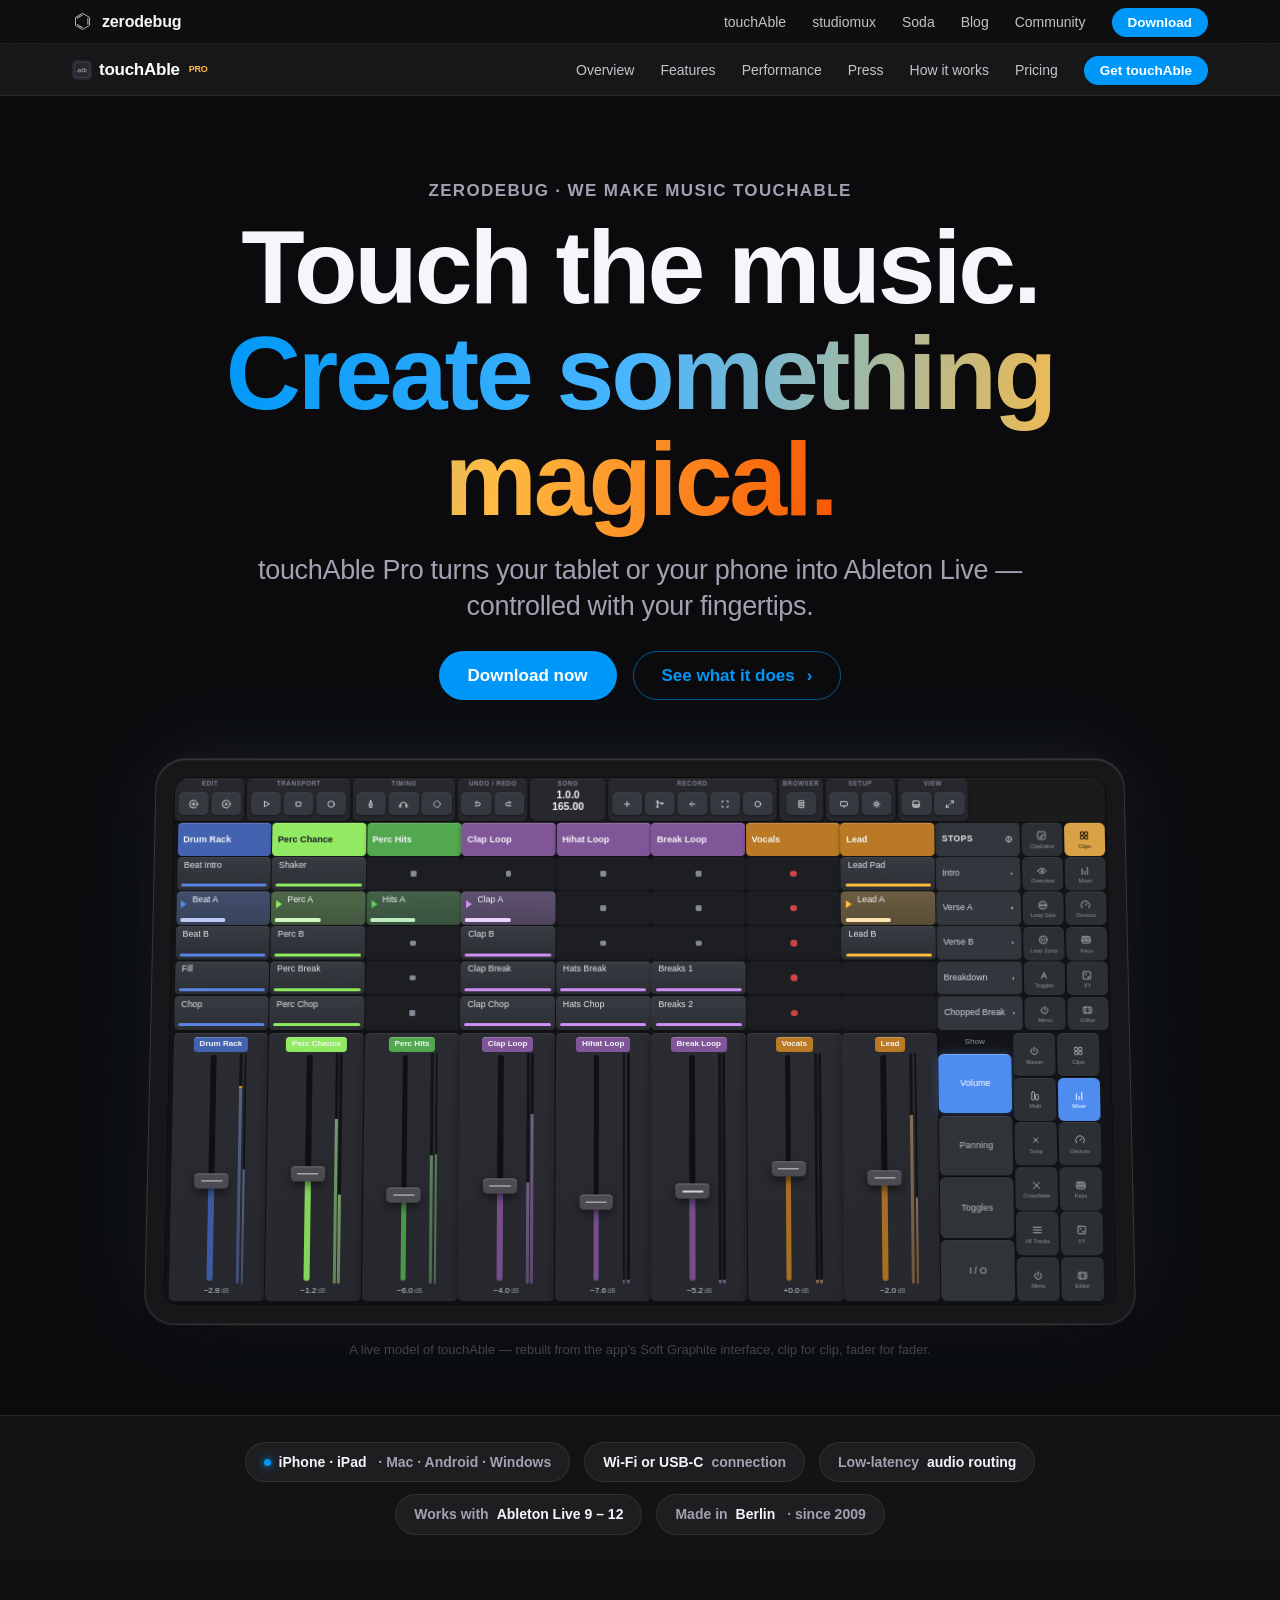
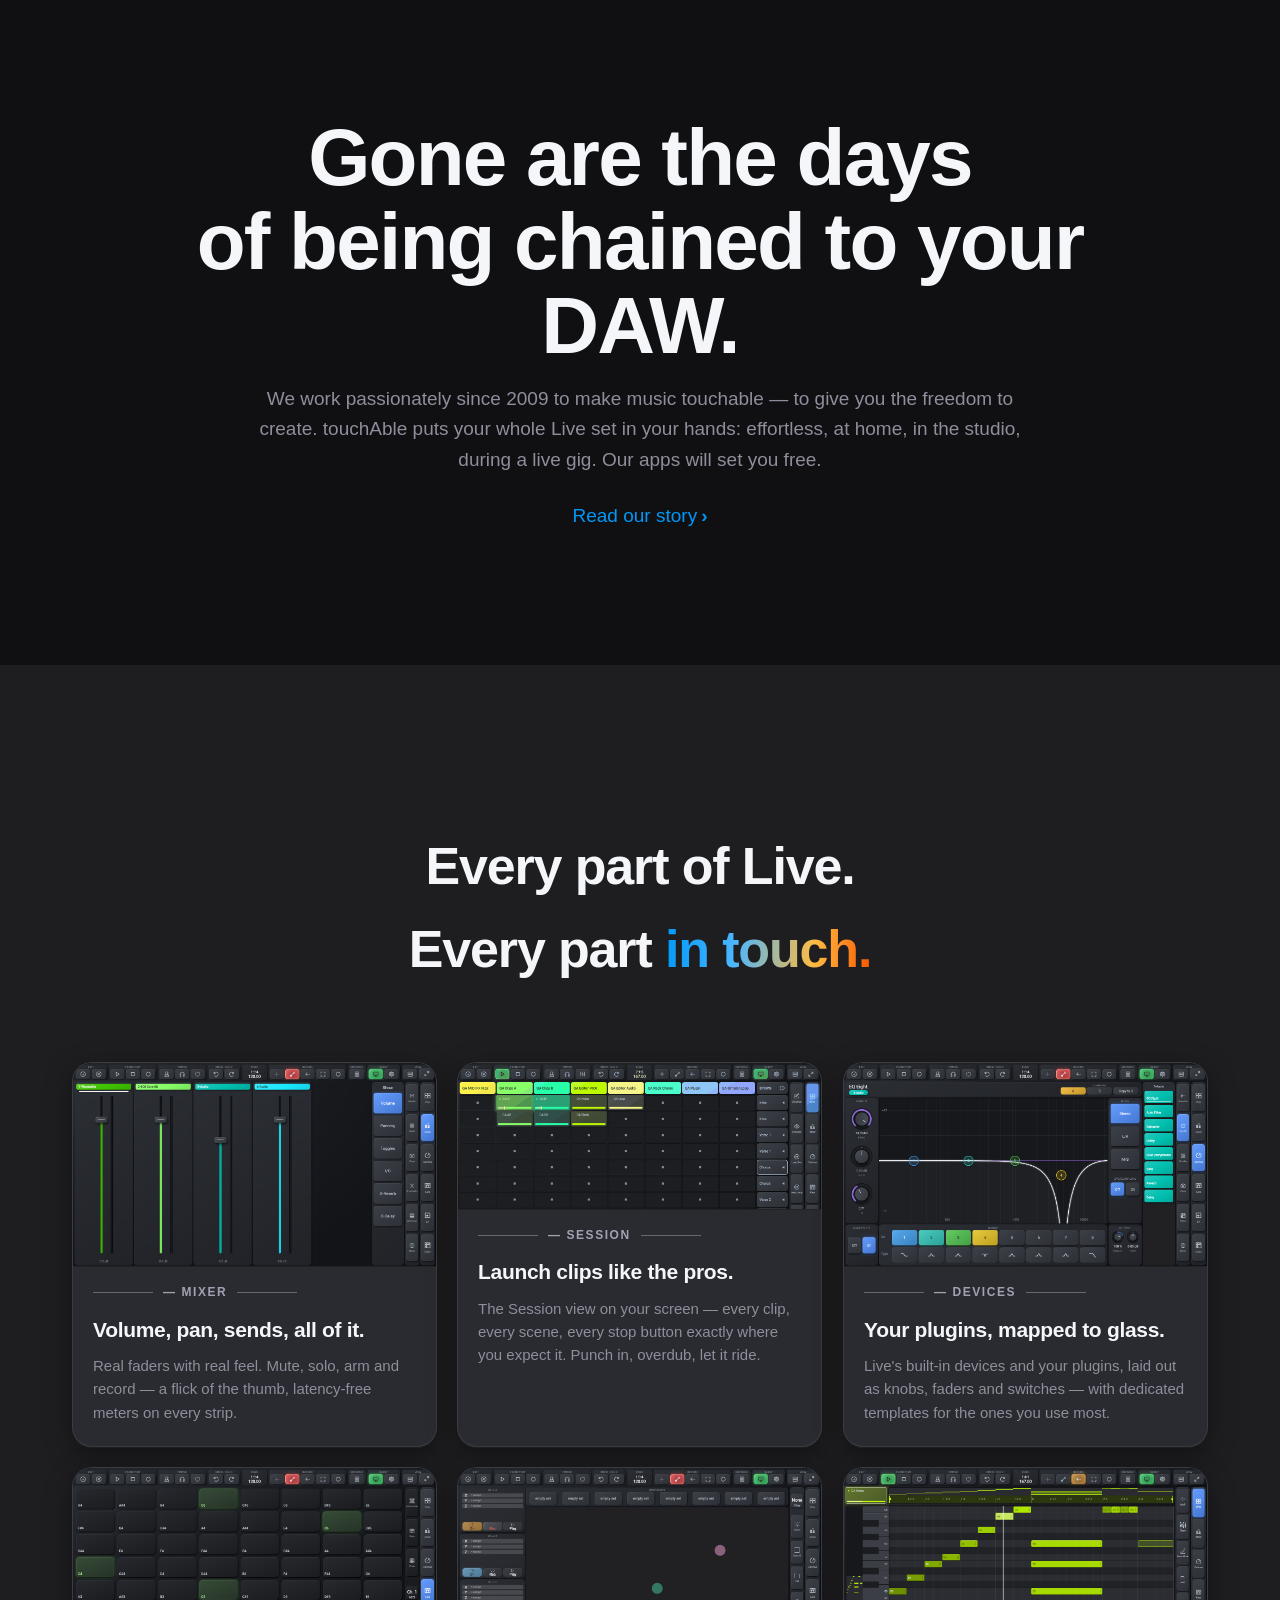
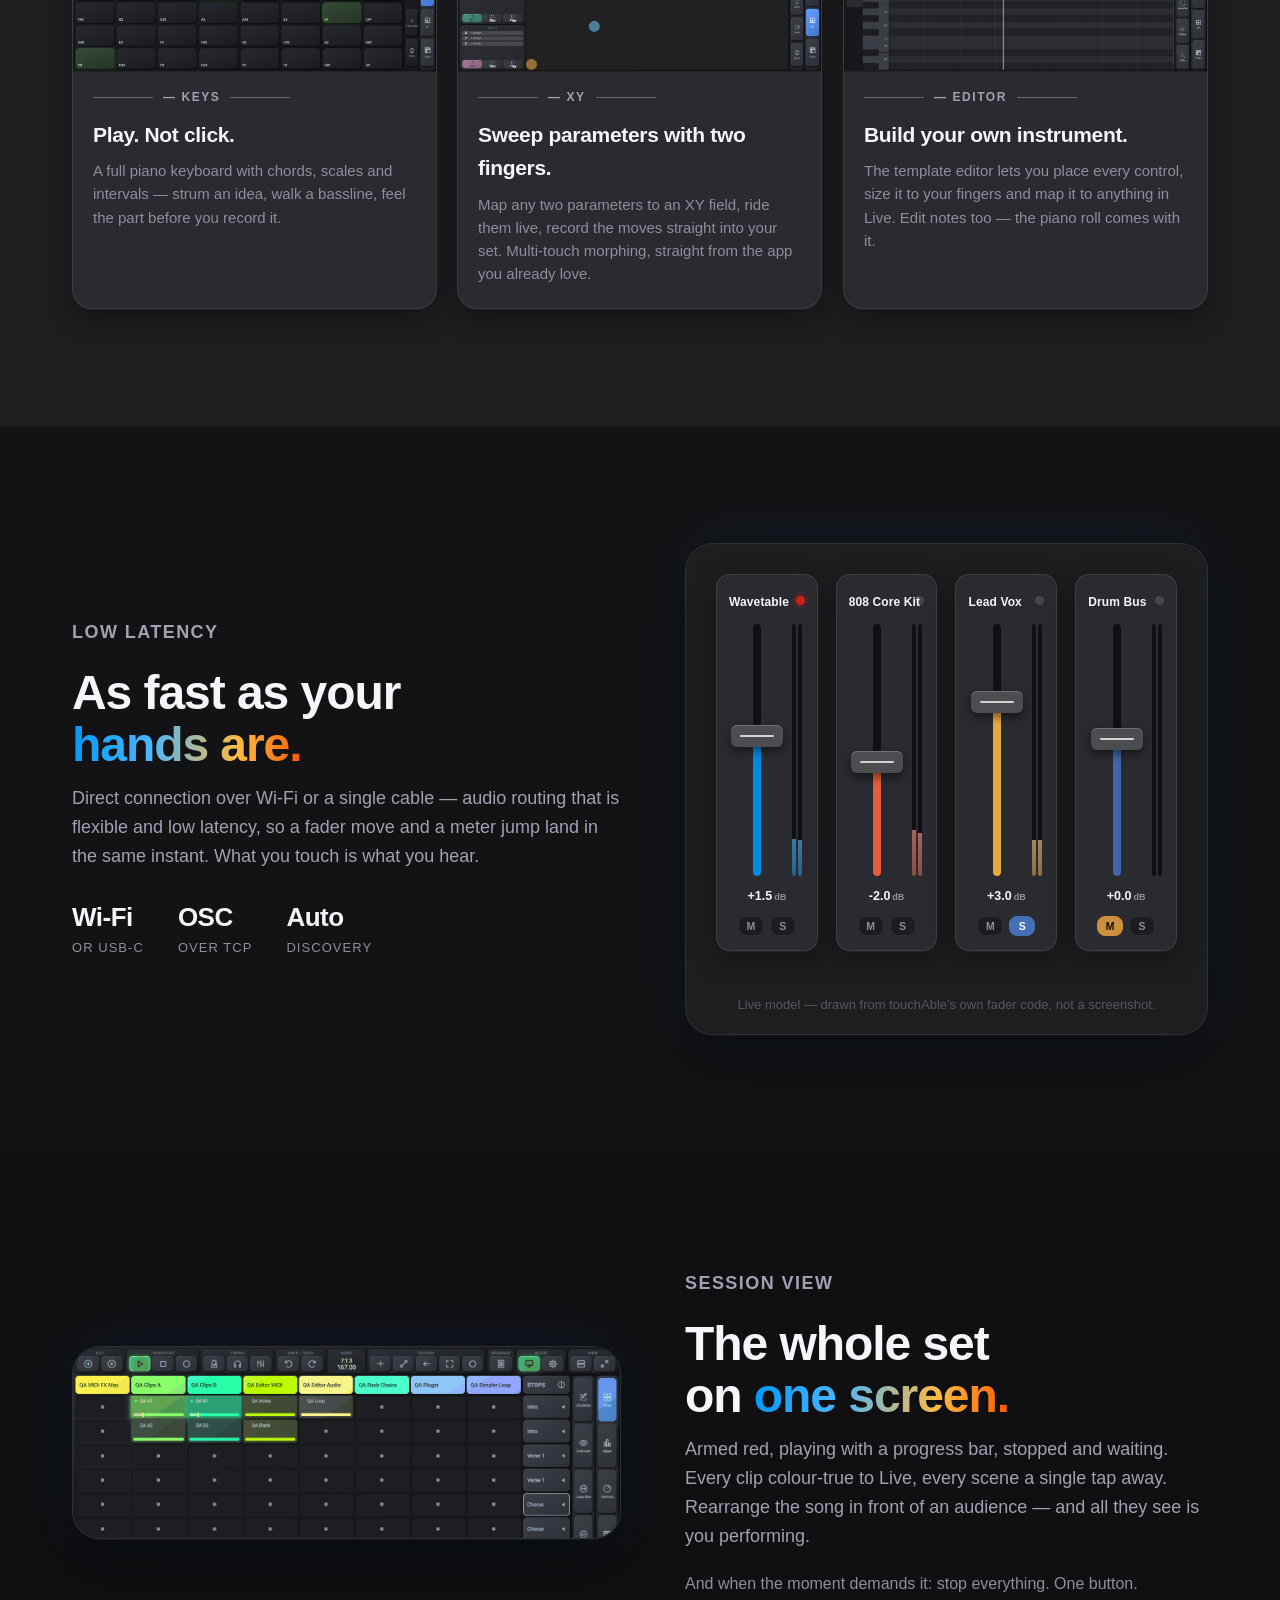
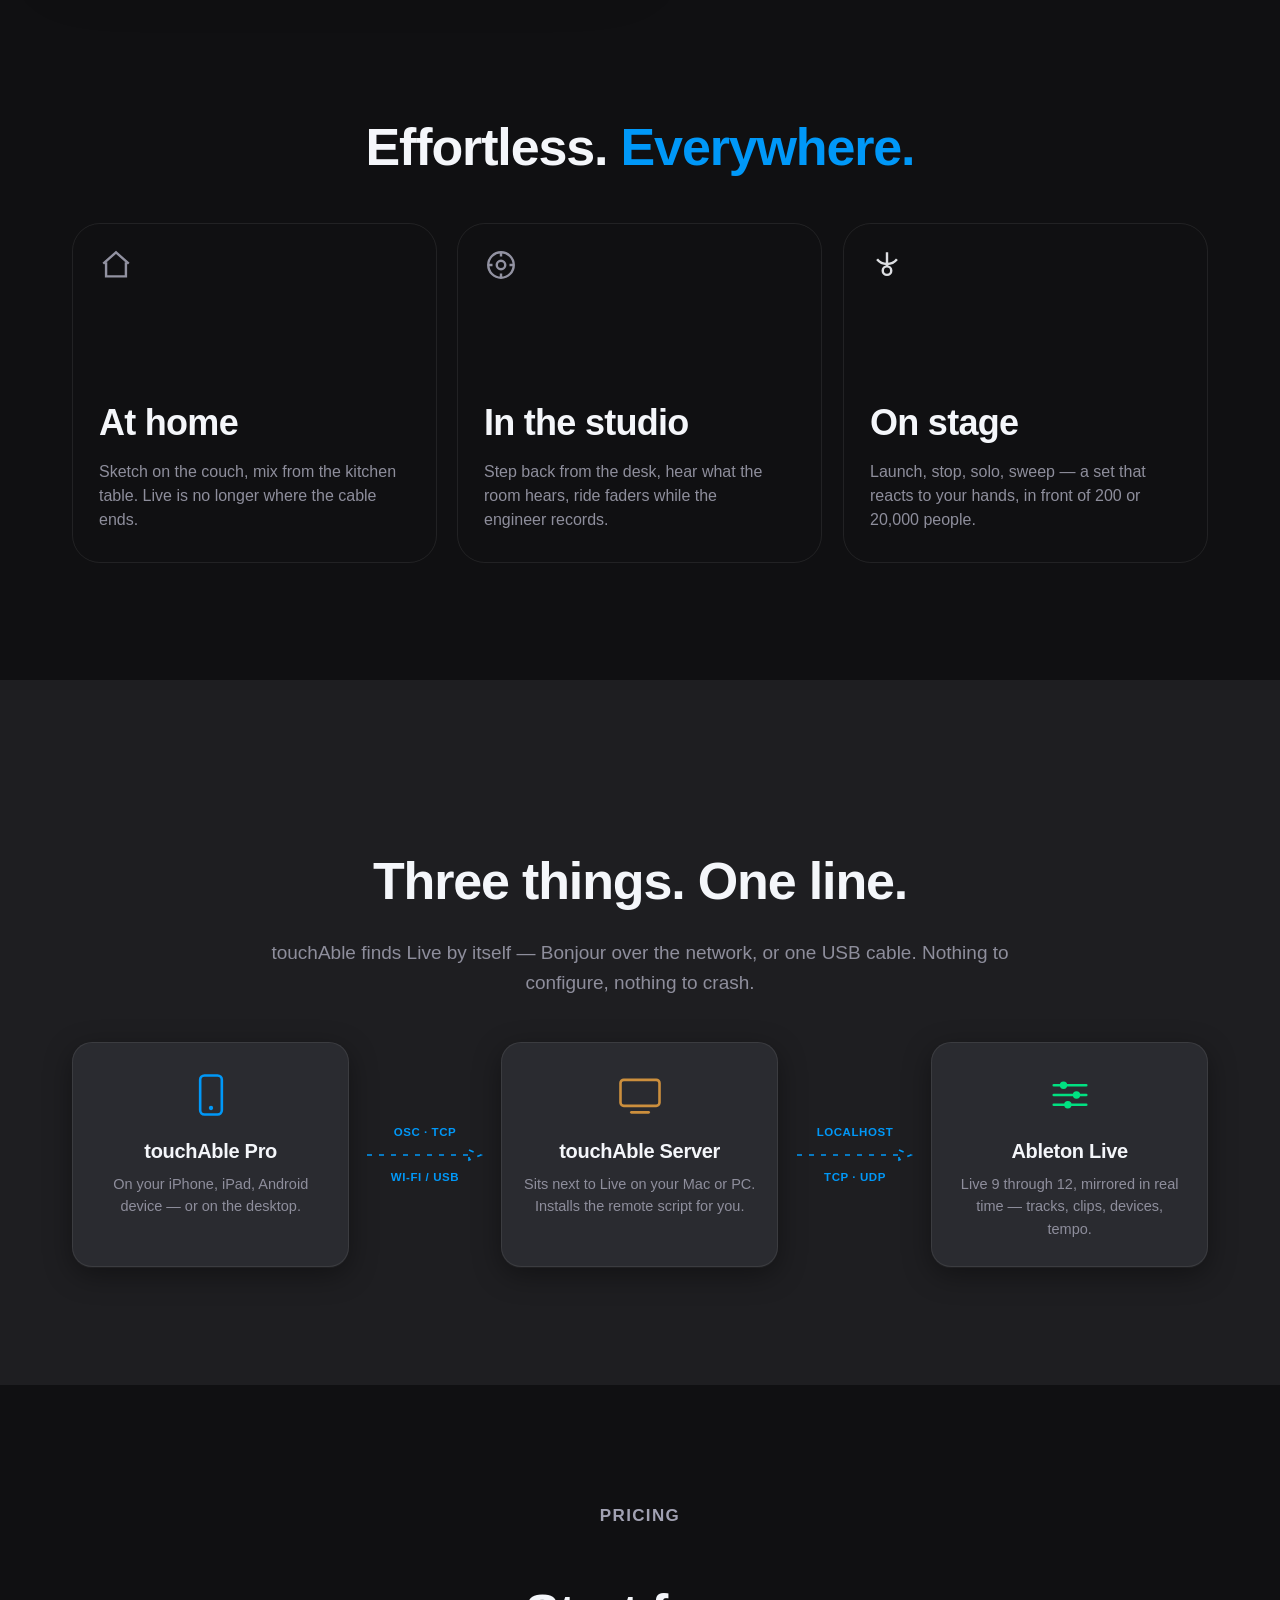
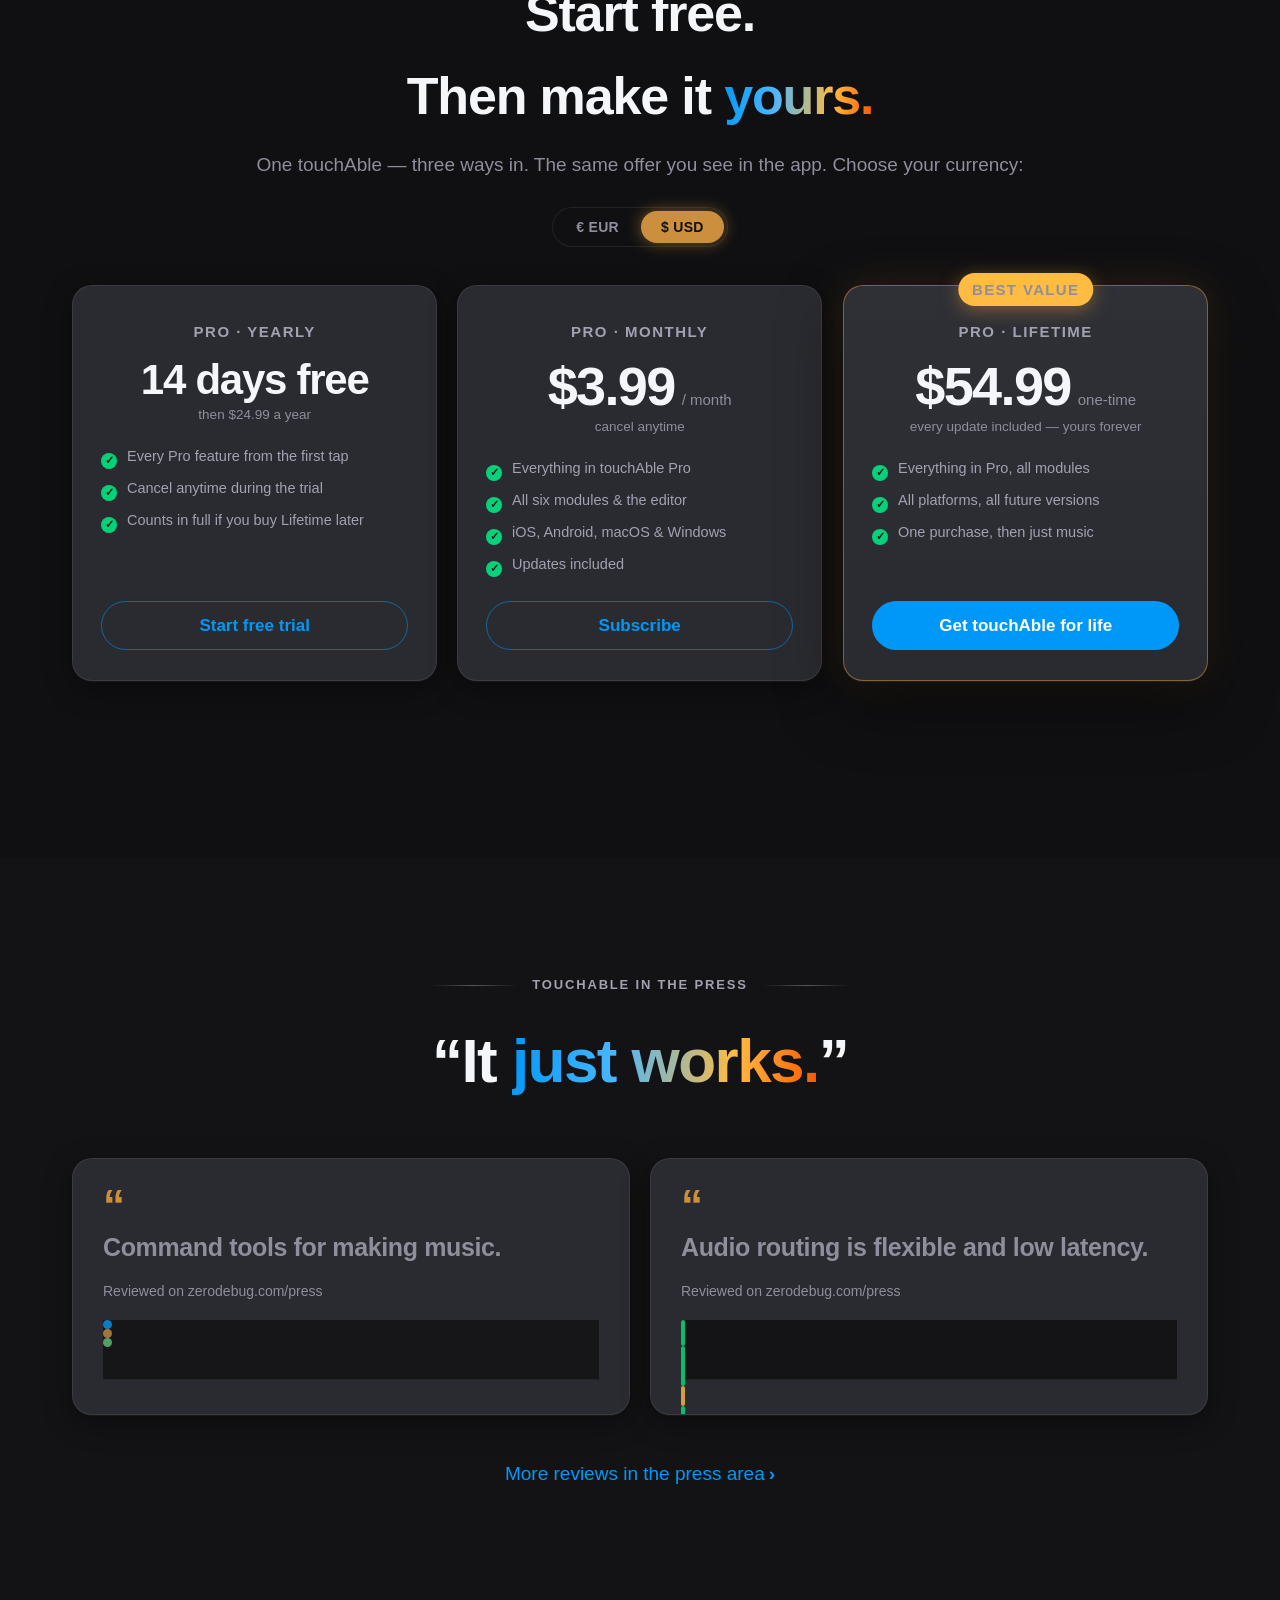
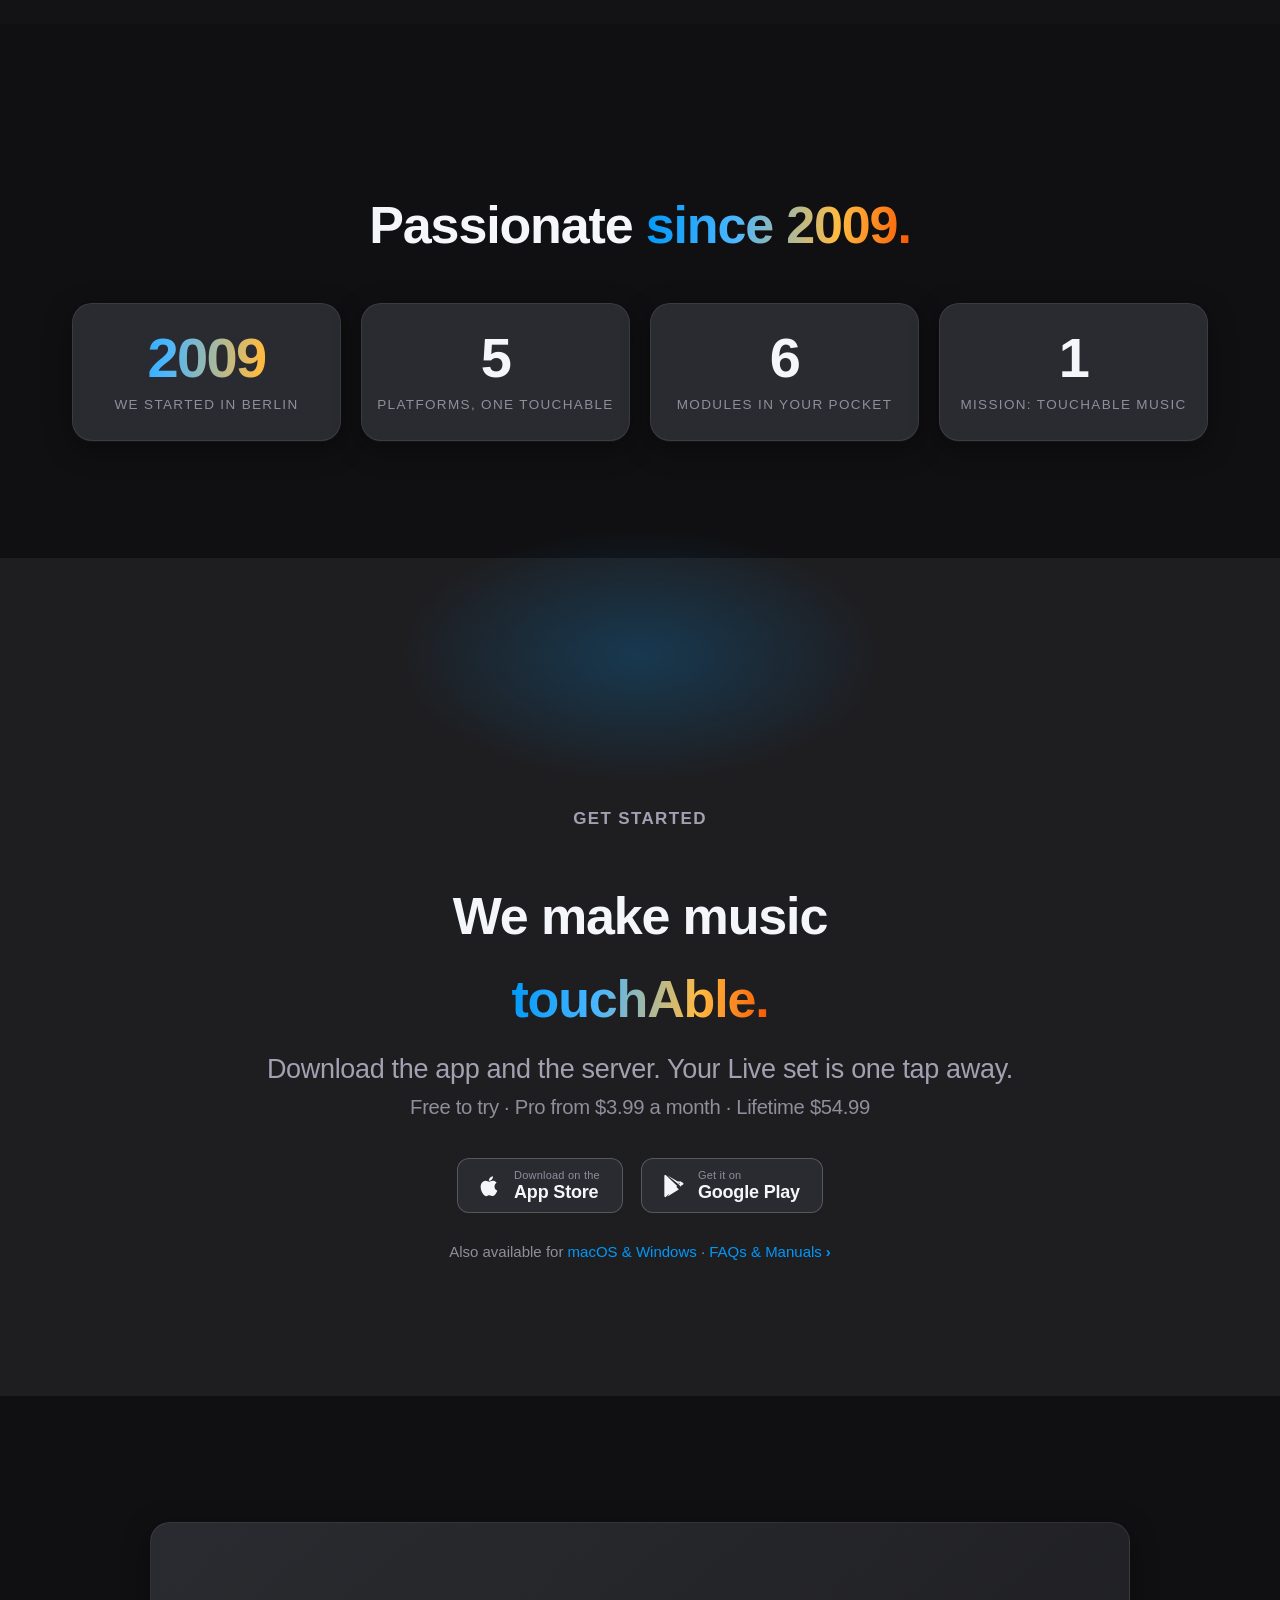
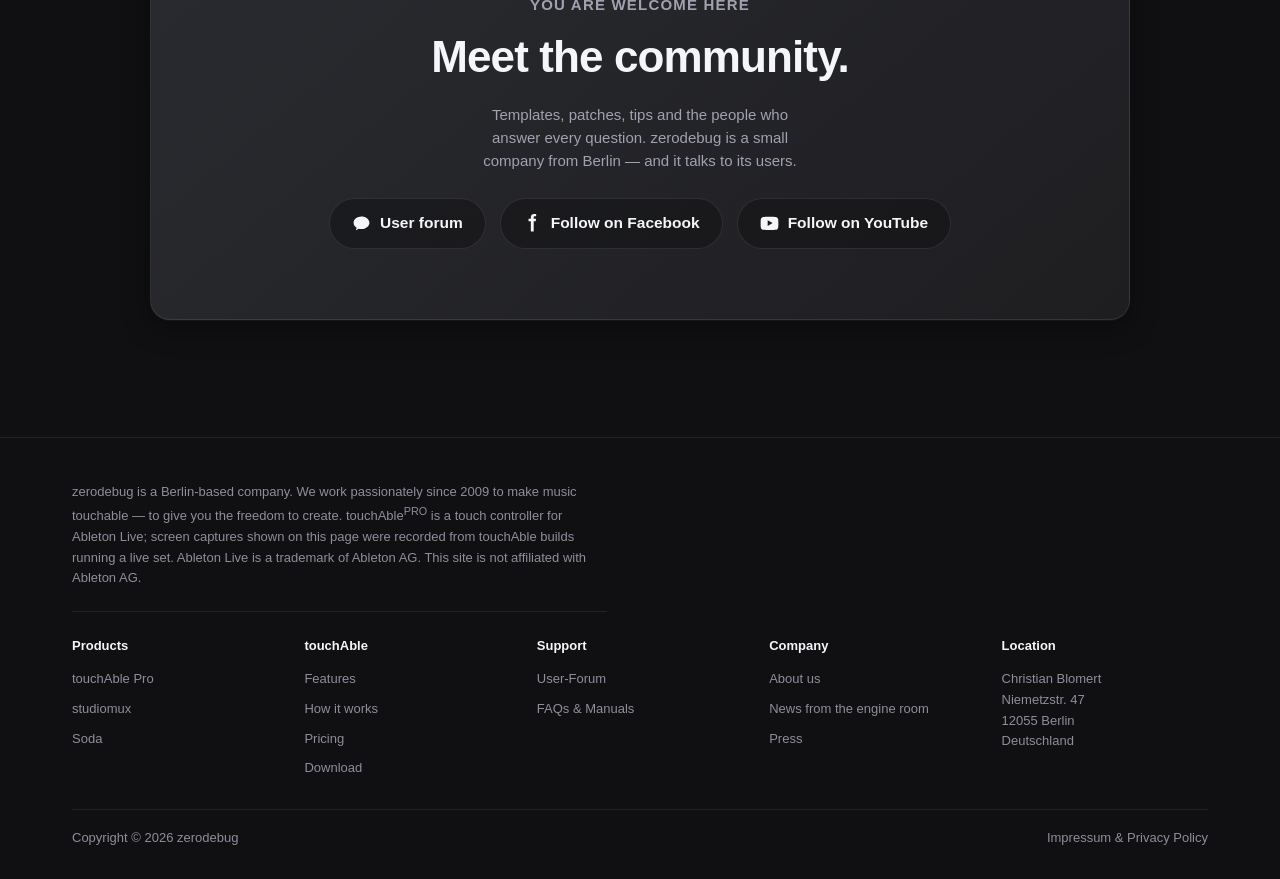
==== commit 075df890: "Hero becomes a live touchAble model of the split screen The first big image is no longer a screensho" ====
--- a/index.html
+++ b/index.html
@@ -9,9 +9,13 @@
 <meta property="og:title" content="touchAble Pro — we make music touchAble">
 <meta property="og:description" content="Touch the music and create something magical. Control Ableton Live with your fingertips.">
 <meta property="og:type" content="website">
-<link rel="icon" href="favicon.svg" type="image/svg+xml">
+<meta property="og:image" content="assets/zerodebug-logo-favicon/zerodebug-logo-white-transparent-512.png">
+<link rel="icon" href="assets/zerodebug-logo-favicon/favicon.ico" sizes="16x16 32x32 48x48 64x64">
+<link rel="icon" href="assets/zerodebug-logo-favicon/favicon.svg" type="image/svg+xml" sizes="any">
+<link rel="apple-touch-icon" href="assets/zerodebug-logo-favicon/apple-touch-icon.png" sizes="180x180">
 <script>document.documentElement.classList.add("js")</script>
 <link rel="stylesheet" href="css/zdb.css">
+<link rel="stylesheet" href="css/ta-ui.css">
 </head>
 <body>
 
@@ -19,7 +23,7 @@
 <nav class="nav-global" aria-label="Main">
   <div class="nav-inner">
     <a class="nav-brand" href="index.html">
-      <svg viewBox="0 0 24 24" aria-hidden="true"><rect width="24" height="24" rx="6" fill="#131315" stroke="rgba(244,246,250,.2)"/><path d="M12 3.5a5.2 5.2 0 1 1 0 10.4 5.2 5.2 0 0 1 0-10.4Z" fill="none" stroke="#0098f8" stroke-width="2"/><circle cx="12" cy="8.6" r="1.7" fill="#f4f6fa"/><path d="M12 13.9v6" stroke="#f85700" stroke-width="2" stroke-linecap="round"/></svg>
+      <svg class="nav-mark" viewBox="0 0 1254 1254" aria-hidden="true"><path d="M640.5 145.1 L1029.9 369.9 A28 28 0 0 1 1043.9 394.2 L1043.9 843.8 A28 28 0 0 1 1029.9 868.1 L640.5 1092.9 A28 28 0 0 1 612.5 1092.9 L223.1 868.1 A28 28 0 0 1 209.1 843.8 L209.1 394.2 A28 28 0 0 1 223.1 369.9 L612.5 145.1 A28 28 0 0 1 640.5 145.1 Z" fill="none" stroke="currentColor" stroke-width="42" stroke-linejoin="round"/><path d="M314.6 443.1 L634.6 255.1 A21 21 0 0 0 613.4 218.9 L293.4 406.9 A21 21 0 0 0 314.6 443.1 Z" fill="currentColor"/><path d="M929 438 L929 796 A21 21 0 0 0 971 796 L971 438 A21 21 0 0 0 929 438 Z" fill="currentColor"/><path d="M296.3 825.1 L609.3 1011.1 A21 21 0 0 0 630.7 974.9 L317.7 788.9 A21 21 0 0 0 296.3 825.1 Z" fill="currentColor"/></svg>
       zerodebug
     </a>
     <ul class="nav-links">
@@ -36,7 +40,7 @@
 <!-- ======================= PRODUCT SUB-NAV ======================= -->
 <nav class="nav-sub" id="nav-sub" aria-label="Product">
   <div class="nav-inner">
-    <a class="nav-brand-sub" href="#top">touchAble <sup>PRO</sup></a>
+    <a class="nav-brand-sub" href="#top"><img class="nav-ta-icon" src="assets/brand/touchable-app-icon.png" alt="" width="20" height="20">touchAble <sup>PRO</sup></a>
     <ul class="nav-links">
       <li><a href="#freedom">Overview</a></li>
       <li><a href="#features">Features</a></li>
@@ -67,11 +71,226 @@
     <figure class="device-stage reveal" style="--rd:.24s;margin:0">
       <div class="device">
         <div class="device-screen">
-          <img src="assets/screens/clips-mixer.png" width="1334" height="750"
-               alt="touchAble Pro on iPad: the Session clip grid with playing clips above, the mixer with faders below — connected to Ableton Live">
-        </div>
-      </div>
-      <figcaption class="shot-note">Captured from touchAble running a live Ableton&nbsp;Live set.</figcaption>
+        <div class="ta-app" id="ta-live" role="img" aria-label="Live model of touchAble on the iPad: the Session view with clips playing above, the mixer below — faders, meters and the transport running.">
+          <svg width="0" height="0" style="position:absolute" aria-hidden="true"><defs>
+            <symbol id="i-new" viewBox="0 0 24 24"><circle cx="12" cy="12" r="8"/><path d="M12 8v8M8 12h8"/></symbol>
+            <symbol id="i-del" viewBox="0 0 24 24"><circle cx="12" cy="12" r="8"/><path d="M9.2 9.2l5.6 5.6M14.8 9.2l-5.6 5.6"/></symbol>
+            <symbol id="i-play" viewBox="0 0 24 24"><path d="M9 6.8v10.4L18.4 12z"/></symbol>
+            <symbol id="i-stop" viewBox="0 0 24 24"><rect x="7.8" y="7.8" width="8.4" height="8.4"/></symbol>
+            <symbol id="i-rec" viewBox="0 0 24 24"><circle cx="12" cy="12" r="6.4"/></symbol>
+            <symbol id="i-metro" viewBox="0 0 24 24"><path d="M10 19h4M12 4.6l3.4 11.2H8.6zM10.2 12.5l3.6-1.4"/></symbol>
+            <symbol id="i-phones" viewBox="0 0 24 24"><path d="M5.6 14.4a6.4 6.4 0 0 1 12.8 0"/><rect x="4.1" y="13.6" width="3.1" height="5.2" rx="1.4"/><rect x="16.8" y="13.6" width="3.1" height="5.2" rx="1.4"/></symbol>
+            <symbol id="i-looptl" viewBox="0 0 24 24"><circle cx="12" cy="12" r="6.4" stroke-dasharray="2.4 2.2"/></symbol>
+            <symbol id="i-undo" viewBox="0 0 24 24"><path d="M8.6 15.4h7a3.4 3.4 0 0 0 0-6.8h-4"/><path d="M12.2 6l-3.4 2.8 3.4 2.8"/></symbol>
+            <symbol id="i-redo" viewBox="0 0 24 24"><path d="M15.4 15.4h-7a3.4 3.4 0 0 1 0-6.8h4"/><path d="M11.8 6l3.4 2.8-3.4 2.8"/></symbol>
+            <symbol id="i-plusr" viewBox="0 0 24 24"><path d="M12 6.6v10.8M6.6 12h10.8"/></symbol>
+            <symbol id="i-branch" viewBox="0 0 24 24"><circle cx="7.2" cy="6.6" r="1.7"/><circle cx="7.2" cy="17.4" r="1.7"/><circle cx="16.8" cy="10.6" r="1.7"/><path d="M7.2 8.3v7.4M8.8 9.6c2.2.9 4.4.9 6.4 0"/></symbol>
+            <symbol id="i-aleft" viewBox="0 0 24 24"><path d="M17 12H7.4M11.4 7.6 7 12l4.4 4.4"/></symbol>
+            <symbol id="i-frame" viewBox="0 0 24 24"><path d="M8.4 5.8H5.8v2.6M15.6 5.8h2.6v2.6M8.4 18.2H5.8v-2.6M15.6 18.2h2.6v-2.6"/></symbol>
+            <symbol id="i-circle" viewBox="0 0 24 24"><circle cx="12" cy="12" r="5.8"/></symbol>
+            <symbol id="i-list" viewBox="0 0 24 24"><rect x="6.8" y="4.8" width="10.4" height="14.4" rx="1.4"/><path d="M9.4 9h5.2M9.4 12h5.2M9.4 15h5.2"/></symbol>
+            <symbol id="i-monitor" viewBox="0 0 24 24"><rect x="5.2" y="6.8" width="13.6" height="9" rx="1.4"/><path d="M12 15.8v2.6"/></symbol>
+            <symbol id="i-gear" viewBox="0 0 24 24"><circle cx="12" cy="12" r="3.1"/><path d="M12 5.4v2M12 16.6v2M5.4 12h2M16.6 12h2M7.3 7.3l1.4 1.4M15.3 15.3l1.4 1.4M16.7 7.3l-1.4 1.4M8.7 15.3l-1.4 1.4"/></symbol>
+            <symbol id="i-split" viewBox="0 0 24 24"><rect x="5.6" y="5.6" width="12.8" height="12.8" rx="1.6"/><path d="M5.6 13.4h12.8"/><path d="M6.4 14.2h11.2v3.4a.8.8 0 0 1-.8.8H7.2a.8.8 0 0 1-.8-.8z" fill="currentColor" stroke="none" opacity=".55"/></symbol>
+            <symbol id="i-expand" viewBox="0 0 24 24"><path d="M14.4 5.6H19v4.6M9.6 18.4H5v-4.6M19 5.6l-5.4 5.4M5 18.4l5.4-5.4"/></symbol>
+            <symbol id="i-clipedit" viewBox="0 0 24 24"><rect x="5.4" y="5.4" width="13.2" height="13.2" rx="2"/><path d="M9.6 14.4l5-5 1.6 1.6-5 5H9.6z"/></symbol>
+            <symbol id="i-eye" viewBox="0 0 24 24"><path d="M4.8 12S7.5 7.6 12 7.6 19.2 12 19.2 12s-2.7 4.4-7.2 4.4S4.8 12 4.8 12z"/><circle cx="12" cy="12" r="1.9"/></symbol>
+            <symbol id="i-loopsize" viewBox="0 0 24 24"><circle cx="12" cy="12" r="6.6"/><path d="M8 12h8M10.2 9.8 8 12l2.2 2.2M13.8 9.8 16 12l-2.2 2.2"/></symbol>
+            <symbol id="i-loopjump" viewBox="0 0 24 24"><circle cx="12" cy="12" r="6.6"/><path d="M8.6 9.2l2.6 2.8-2.6 2.8M13 9.2l2.6 2.8-2.6 2.8"/></symbol>
+            <symbol id="i-lettera" viewBox="0 0 24 24"><path d="M7.6 17 12 7l4.4 10M9.2 13.6h5.6"/></symbol>
+            <symbol id="i-power" viewBox="0 0 24 24"><path d="M12 5.6v6.2"/><path d="M8.2 8a5.6 5.6 0 1 0 7.6 0"/></symbol>
+            <symbol id="i-power2" viewBox="0 0 24 24"><path d="M12 5.6v6.2"/><path d="M8.2 8a5.6 5.6 0 1 0 7.6 0"/></symbol>
+            <symbol id="i-stdot" viewBox="0 0 24 24"><circle cx="12" cy="12" r="6.8"/><path d="M12 5.2v13.6"/></symbol>
+            <symbol id="i-tril" viewBox="0 0 24 24"><path d="M15 5.8 8.4 12l6.6 6.2z" fill="currentColor" stroke="none"/></symbol>
+            <symbol id="i-grid4" viewBox="0 0 24 24"><rect x="5.8" y="5.8" width="5.2" height="5.2" rx="1"/><rect x="13" y="5.8" width="5.2" height="5.2" rx="1"/><rect x="5.8" y="13" width="5.2" height="5.2" rx="1"/><rect x="13" y="13" width="5.2" height="5.2" rx="1"/></symbol>
+            <symbol id="i-bars" viewBox="0 0 24 24"><path d="M7.4 18.2V8.6M12 18.2v-5.4M16.6 18.2V5.8"/></symbol>
+            <symbol id="i-dial" viewBox="0 0 24 24"><path d="M6 16.4a7.4 7.4 0 1 1 12 0"/><path d="M12 12.6 14.6 9"/></symbol>
+            <symbol id="i-keys" viewBox="0 0 24 24"><rect x="5" y="6.6" width="14" height="10.8" rx="1.4"/><path d="M8.6 6.6v6.8M12 6.6v6.8M15.4 6.6v6.8M5 13.4h14"/></symbol>
+            <symbol id="i-xy" viewBox="0 0 24 24"><rect x="5.6" y="5.6" width="12.8" height="12.8" rx="1.6"/><circle cx="10" cy="10" r="1.5" fill="currentColor" stroke="none"/><circle cx="14.6" cy="14.8" r="1.5" fill="currentColor" stroke="none"/></symbol>
+            <symbol id="i-film" viewBox="0 0 24 24"><rect x="5.2" y="6.8" width="13.6" height="10.4" rx="1.4"/><path d="M8.6 6.8v10.4M15.4 6.8v10.4"/></symbol>
+            <symbol id="i-multi" viewBox="0 0 24 24"><rect x="6.4" y="5.2" width="4.6" height="13.6" rx="1.2"/><rect x="13" y="9.4" width="4.6" height="9.4" rx="1.2"/></symbol>
+            <symbol id="i-snap" viewBox="0 0 24 24"><path d="M8.4 8.4l7.2 7.2M15.6 8.4l-7.2 7.2"/></symbol>
+            <symbol id="i-cross" viewBox="0 0 24 24"><path d="M6.6 17.4 12 12M17.4 6.6 12 12M17.4 17.4 12 12M6.6 6.6 12 12"/></symbol>
+            <symbol id="i-tracks" viewBox="0 0 24 24"><path d="M5.4 7.4h13.2M5.4 12h13.2M5.4 16.6h13.2"/></symbol>
+          </defs></svg>
+
+          <!-- top bar · topbar.base #1b1b1c · layout.topbar.height 65 pt -->
+          <div class="ta-top">
+            <div class="ta-tcard"><span class="ta-tlabel">EDIT</span><span class="ta-trow"><span class="ta-tbtn"><svg class="di"><use href="#i-new"/></svg></span><span class="ta-tbtn"><svg class="di"><use href="#i-del"/></svg></span></span></div>
+            <div class="ta-tcard"><span class="ta-tlabel">TRANSPORT</span><span class="ta-trow"><span class="ta-tbtn"><svg class="di"><use href="#i-play"/></svg></span><span class="ta-tbtn"><svg class="di"><use href="#i-stop"/></svg></span><span class="ta-tbtn"><svg class="di"><use href="#i-rec"/></svg></span></span></div>
+            <div class="ta-tcard"><span class="ta-tlabel">TIMING</span><span class="ta-trow"><span class="ta-tbtn"><svg class="di"><use href="#i-metro"/></svg></span><span class="ta-tbtn"><svg class="di"><use href="#i-phones"/></svg></span><span class="ta-tbtn"><svg class="di"><use href="#i-looptl"/></svg></span></span></div>
+            <div class="ta-tcard"><span class="ta-tlabel">UNDO / REDO</span><span class="ta-trow"><span class="ta-tbtn"><svg class="di"><use href="#i-undo"/></svg></span><span class="ta-tbtn"><svg class="di"><use href="#i-redo"/></svg></span></span></div>
+            <div class="ta-tcard ta-tsong"><span class="ta-tlabel">SONG</span><div class="ta-songpos" id="ta-pos">0.0.0</div><div class="ta-tempo">165.00</div></div>
+            <div class="ta-tcard"><span class="ta-tlabel">RECORD</span><span class="ta-trow"><span class="ta-tbtn"><svg class="di"><use href="#i-plusr"/></svg></span><span class="ta-tbtn"><svg class="di"><use href="#i-branch"/></svg></span><span class="ta-tbtn"><svg class="di"><use href="#i-aleft"/></svg></span><span class="ta-tbtn"><svg class="di"><use href="#i-frame"/></svg></span><span class="ta-tbtn"><svg class="di"><use href="#i-circle"/></svg></span></span></div>
+            <div class="ta-tcard"><span class="ta-tlabel">BROWSER</span><span class="ta-trow"><span class="ta-tbtn"><svg class="di"><use href="#i-list"/></svg></span></span></div>
+            <div class="ta-tcard"><span class="ta-tlabel">SETUP</span><span class="ta-trow"><span class="ta-tbtn"><svg class="di"><use href="#i-monitor"/></svg></span><span class="ta-tbtn"><svg class="di"><use href="#i-gear"/></svg></span></span></div>
+            <div class="ta-tcard"><span class="ta-tlabel">VIEW</span><span class="ta-trow"><span class="ta-tbtn"><svg class="di"><use href="#i-split"/></svg></span><span class="ta-tbtn"><svg class="di"><use href="#i-expand"/></svg></span></span></div>
+          </div>
+          <div class="ta-main">
+            <section class="ta-pane ta-pane-clips">
+              <div class="ta-grid">
+                <div class="ta-col" data-col="0" style="--trk:#4363b0;--bar:#5b84e6">
+                  <div class="ta-thead">Drum Rack</div>
+                  <div class="ta-slot ta-stopped" data-row="0"><span class="ta-nameplate">Beat Intro</span><span class="ta-pbar"><i class="ta-played"></i></span></div>
+                  <div class="ta-slot ta-playing" style="--p:20%" data-row="1"><span class="ta-playtri"></span><span class="ta-nameplate">Beat A</span><span class="ta-pbar"><i class="ta-played"></i></span></div>
+                  <div class="ta-slot ta-stopped" data-row="2"><span class="ta-nameplate">Beat B</span><span class="ta-pbar"><i class="ta-played"></i></span></div>
+                  <div class="ta-slot ta-stopped" data-row="3"><span class="ta-nameplate">Fill</span><span class="ta-pbar"><i class="ta-played"></i></span></div>
+                  <div class="ta-slot ta-stopped" data-row="4"><span class="ta-nameplate">Chop</span><span class="ta-pbar"><i class="ta-played"></i></span></div>
+                </div>
+                <div class="ta-col" data-col="1" style="--trk:#92ea62;--bar:#8fea5e">
+                  <div class="ta-thead ta-hdark">Perc Chance</div>
+                  <div class="ta-slot ta-stopped" data-row="0"><span class="ta-nameplate">Shaker</span><span class="ta-pbar"><i class="ta-played"></i></span></div>
+                  <div class="ta-slot ta-playing" style="--p:24%" data-row="1"><span class="ta-playtri"></span><span class="ta-nameplate">Perc A</span><span class="ta-pbar"><i class="ta-played"></i></span></div>
+                  <div class="ta-slot ta-stopped" data-row="2"><span class="ta-nameplate">Perc B</span><span class="ta-pbar"><i class="ta-played"></i></span></div>
+                  <div class="ta-slot ta-stopped" data-row="3"><span class="ta-nameplate">Perc Break</span><span class="ta-pbar"><i class="ta-played"></i></span></div>
+                  <div class="ta-slot ta-stopped" data-row="4"><span class="ta-nameplate">Perc Chop</span><span class="ta-pbar"><i class="ta-played"></i></span></div>
+                </div>
+                <div class="ta-col" data-col="2" style="--trk:#52a84e;--bar:#5ecf57">
+                  <div class="ta-thead">Perc Hits</div>
+                  <div class="ta-slot ta-empty"><span class="ta-stopsq"></span></div>
+                  <div class="ta-slot ta-playing" style="--p:18%" data-row="1"><span class="ta-playtri"></span><span class="ta-nameplate">Hits A</span><span class="ta-pbar"><i class="ta-played"></i></span></div>
+                  <div class="ta-slot ta-empty"><span class="ta-stopsq"></span></div>
+                  <div class="ta-slot ta-empty"><span class="ta-stopsq"></span></div>
+                  <div class="ta-slot ta-empty"><span class="ta-stopsq"></span></div>
+                </div>
+                <div class="ta-col" data-col="3" style="--trk:#805698;--bar:#cd8ff5">
+                  <div class="ta-thead">Clap Loop</div>
+                  <div class="ta-slot ta-empty"><span class="ta-stopsq"></span></div>
+                  <div class="ta-slot ta-playing" style="--p:30%" data-row="1"><span class="ta-playtri"></span><span class="ta-nameplate">Clap A</span><span class="ta-pbar"><i class="ta-played"></i></span></div>
+                  <div class="ta-slot ta-stopped" data-row="2"><span class="ta-nameplate">Clap B</span><span class="ta-pbar"><i class="ta-played"></i></span></div>
+                  <div class="ta-slot ta-stopped" data-row="3"><span class="ta-nameplate">Clap Break</span><span class="ta-pbar"><i class="ta-played"></i></span></div>
+                  <div class="ta-slot ta-stopped" data-row="4"><span class="ta-nameplate">Clap Chop</span><span class="ta-pbar"><i class="ta-played"></i></span></div>
+                </div>
+                <div class="ta-col" data-col="4" style="--trk:#805698;--bar:#cd8ff5">
+                  <div class="ta-thead">Hihat Loop</div>
+                  <div class="ta-slot ta-empty"><span class="ta-stopsq"></span></div>
+                  <div class="ta-slot ta-empty"><span class="ta-stopsq"></span></div>
+                  <div class="ta-slot ta-empty"><span class="ta-stopsq"></span></div>
+                  <div class="ta-slot ta-stopped" data-row="3"><span class="ta-nameplate">Hats Break</span><span class="ta-pbar"><i class="ta-played"></i></span></div>
+                  <div class="ta-slot ta-stopped" data-row="4"><span class="ta-nameplate">Hats Chop</span><span class="ta-pbar"><i class="ta-played"></i></span></div>
+                </div>
+                <div class="ta-col" data-col="5" style="--trk:#805698;--bar:#cd8ff5">
+                  <div class="ta-thead">Break Loop</div>
+                  <div class="ta-slot ta-empty"><span class="ta-stopsq"></span></div>
+                  <div class="ta-slot ta-empty"><span class="ta-stopsq"></span></div>
+                  <div class="ta-slot ta-empty"><span class="ta-stopsq"></span></div>
+                  <div class="ta-slot ta-stopped" data-row="3"><span class="ta-nameplate">Breaks 1</span><span class="ta-pbar"><i class="ta-played"></i></span></div>
+                  <div class="ta-slot ta-stopped" data-row="4"><span class="ta-nameplate">Breaks 2</span><span class="ta-pbar"><i class="ta-played"></i></span></div>
+                </div>
+                <div class="ta-col" data-col="6" style="--trk:#ba7924;--bar:#ffbc3c">
+                  <div class="ta-thead">Vocals</div>
+                  <div class="ta-slot ta-empty"><span class="ta-recdot"></span></div>
+                  <div class="ta-slot ta-empty"><span class="ta-recdot"></span></div>
+                  <div class="ta-slot ta-empty"><span class="ta-recdot"></span></div>
+                  <div class="ta-slot ta-empty"><span class="ta-recdot"></span></div>
+                  <div class="ta-slot ta-empty"><span class="ta-recdot"></span></div>
+                </div>
+                <div class="ta-col" data-col="7" style="--trk:#ba7924;--bar:#ffbc3c">
+                  <div class="ta-thead">Lead</div>
+                  <div class="ta-slot ta-stopped" data-row="0"><span class="ta-nameplate">Lead Pad</span><span class="ta-pbar"><i class="ta-played"></i></span></div>
+                  <div class="ta-slot ta-playing" style="--p:14%" data-row="1"><span class="ta-playtri"></span><span class="ta-nameplate">Lead A</span><span class="ta-pbar"><i class="ta-played"></i></span></div>
+                  <div class="ta-slot ta-stopped" data-row="2"><span class="ta-nameplate">Lead B</span><span class="ta-pbar"><i class="ta-played"></i></span></div>
+                  <div class="ta-slot ta-empty"></div>
+                  <div class="ta-slot ta-empty"></div>
+                </div>
+              </div>
+              <aside class="ta-scenes">
+                <div class="ta-scenestop"><span>STOPS</span><svg class="di"><use href="#i-stdot"/></svg></div>
+                <div class="ta-scene" data-scene="0"><span>Intro</span><svg class="di ta-launch"><use href="#i-tril"/></svg></div>
+                <div class="ta-scene ta-scene-on" data-scene="1"><span>Verse A</span><svg class="di ta-launch"><use href="#i-tril"/></svg></div>
+                <div class="ta-scene" data-scene="2"><span>Verse B</span><svg class="di ta-launch"><use href="#i-tril"/></svg></div>
+                <div class="ta-scene" data-scene="3"><span>Breakdown</span><svg class="di ta-launch"><use href="#i-tril"/></svg></div>
+                <div class="ta-scene" data-scene="4"><span>Chopped Break</span><svg class="di ta-launch"><use href="#i-tril"/></svg></div>
+              </aside>
+              <aside class="ta-rail ta-rail-a">
+                <div class="ta-rbtn"><svg class="di"><use href="#i-clipedit"/></svg><span>ClipEditor</span></div>
+                <div class="ta-rbtn"><svg class="di"><use href="#i-eye"/></svg><span>Overview</span></div>
+                <div class="ta-rbtn"><svg class="di"><use href="#i-loopsize"/></svg><span>Loop Size</span></div>
+                <div class="ta-rbtn"><svg class="di"><use href="#i-loopjump"/></svg><span>Loop Jump</span></div>
+                <div class="ta-rbtn"><svg class="di"><use href="#i-lettera"/></svg><span>Toggles</span></div>
+                <div class="ta-rbtn"><svg class="di"><use href="#i-power"/></svg><span>Menu</span></div>
+              </aside>
+              <aside class="ta-rail ta-rail-b">
+                <div class="ta-rbtn ta-ron-y"><svg class="di"><use href="#i-grid4"/></svg><span>Clips</span></div>
+                <div class="ta-rbtn"><svg class="di"><use href="#i-bars"/></svg><span>Mixer</span></div>
+                <div class="ta-rbtn"><svg class="di"><use href="#i-dial"/></svg><span>Devices</span></div>
+                <div class="ta-rbtn"><svg class="di"><use href="#i-keys"/></svg><span>Keys</span></div>
+                <div class="ta-rbtn"><svg class="di"><use href="#i-xy"/></svg><span>XY</span></div>
+                <div class="ta-rbtn"><svg class="di"><use href="#i-film"/></svg><span>Editor</span></div>
+              </aside>
+            </section>
+            <section class="ta-pane ta-pane-mixer">
+              <div class="ta-strips">
+                <div class="ta-strip" data-strip="0" style="--trk:#4363b0;--v:0.442;--m0:.48">
+                  <div class="ta-sname">Drum Rack</div>
+                  <div class="ta-sbody"><div class="ta-sfader"><div class="ta-sgroove"><i class="ta-sfill"></i></div><div class="ta-scap"><span class="ta-sgrip"></span></div></div><div class="ta-smeter"><span><i class="ta-slit"></i></span><span><i class="ta-slit"></i></span></div></div>
+                  <div class="ta-db">−2.8<span>dB</span></div>
+                </div>
+                <div class="ta-strip" data-strip="1" style="--trk:#92ea62;--v:0.475;--m0:.44">
+                  <div class="ta-sname">Perc Chance</div>
+                  <div class="ta-sbody"><div class="ta-sfader"><div class="ta-sgroove"><i class="ta-sfill"></i></div><div class="ta-scap"><span class="ta-sgrip"></span></div></div><div class="ta-smeter"><span><i class="ta-slit"></i></span><span><i class="ta-slit"></i></span></div></div>
+                  <div class="ta-db">−1.2<span>dB</span></div>
+                </div>
+                <div class="ta-strip" data-strip="2" style="--trk:#52a84e;--v:0.375">
+                  <div class="ta-sname">Perc Hits</div>
+                  <div class="ta-sbody"><div class="ta-sfader"><div class="ta-sgroove"><i class="ta-sfill"></i></div><div class="ta-scap"><span class="ta-sgrip"></span></div></div><div class="ta-smeter"><span><i class="ta-slit"></i></span><span><i class="ta-slit"></i></span></div></div>
+                  <div class="ta-db">−6.0<span>dB</span></div>
+                </div>
+                <div class="ta-strip" data-strip="3" style="--trk:#805698;--v:0.417;--m0:.42">
+                  <div class="ta-sname">Clap Loop</div>
+                  <div class="ta-sbody"><div class="ta-sfader"><div class="ta-sgroove"><i class="ta-sfill"></i></div><div class="ta-scap"><span class="ta-sgrip"></span></div></div><div class="ta-smeter"><span><i class="ta-slit"></i></span><span><i class="ta-slit"></i></span></div></div>
+                  <div class="ta-db">−4.0<span>dB</span></div>
+                </div>
+                <div class="ta-strip" data-strip="4" style="--trk:#805698;--v:0.342">
+                  <div class="ta-sname">Hihat Loop</div>
+                  <div class="ta-sbody"><div class="ta-sfader"><div class="ta-sgroove"><i class="ta-sfill"></i></div><div class="ta-scap"><span class="ta-sgrip"></span></div></div><div class="ta-smeter"><span><i class="ta-slit"></i></span><span><i class="ta-slit"></i></span></div></div>
+                  <div class="ta-db">−7.6<span>dB</span></div>
+                </div>
+                <div class="ta-strip" data-strip="5" style="--trk:#805698;--v:0.392">
+                  <div class="ta-sname">Break Loop</div>
+                  <div class="ta-sbody"><div class="ta-sfader"><div class="ta-sgroove"><i class="ta-sfill"></i></div><div class="ta-scap"><span class="ta-sgrip"></span></div></div><div class="ta-smeter"><span><i class="ta-slit"></i></span><span><i class="ta-slit"></i></span></div></div>
+                  <div class="ta-db">−5.2<span>dB</span></div>
+                </div>
+                <div class="ta-strip" data-strip="6" style="--trk:#ba7924;--v:0.5">
+                  <div class="ta-sname">Vocals</div>
+                  <div class="ta-sbody"><div class="ta-sfader"><div class="ta-sgroove"><i class="ta-sfill"></i></div><div class="ta-scap"><span class="ta-sgrip"></span></div></div><div class="ta-smeter"><span><i class="ta-slit"></i></span><span><i class="ta-slit"></i></span></div></div>
+                  <div class="ta-db">+0.0<span>dB</span></div>
+                </div>
+                <div class="ta-strip" data-strip="7" style="--trk:#ba7924;--v:0.458;--m0:.36">
+                  <div class="ta-sname">Lead</div>
+                  <div class="ta-sbody"><div class="ta-sfader"><div class="ta-sgroove"><i class="ta-sfill"></i></div><div class="ta-scap"><span class="ta-sgrip"></span></div></div><div class="ta-smeter"><span><i class="ta-slit"></i></span><span><i class="ta-slit"></i></span></div></div>
+                  <div class="ta-db">−2.0<span>dB</span></div>
+                </div>
+              </div>
+              <aside class="ta-show">
+                <div class="ta-showlabel">Show</div>
+                <div class="ta-showcard ta-on">Volume</div>
+                <div class="ta-showcard">Panning</div>
+                <div class="ta-showcard">Toggles</div>
+                <div class="ta-showcard">I / O</div>
+              </aside>
+              <aside class="ta-rail ta-rail-m">
+                <div class="ta-rbtn"><svg class="di"><use href="#i-power"/></svg><span>Master</span></div>
+                <div class="ta-rbtn"><svg class="di"><use href="#i-multi"/></svg><span>Multi</span></div>
+                <div class="ta-rbtn"><svg class="di"><use href="#i-snap"/></svg><span>Snap</span></div>
+                <div class="ta-rbtn"><svg class="di"><use href="#i-cross"/></svg><span>Crossfader</span></div>
+                <div class="ta-rbtn"><svg class="di"><use href="#i-tracks"/></svg><span>All Tracks</span></div>
+                <div class="ta-rbtn"><svg class="di"><use href="#i-power2"/></svg><span>Menu</span></div>
+              </aside>
+              <aside class="ta-rail ta-rail-n">
+                <div class="ta-rbtn"><svg class="di"><use href="#i-grid4"/></svg><span>Clips</span></div>
+                <div class="ta-rbtn ta-ron-b"><svg class="di"><use href="#i-bars"/></svg><span>Mixer</span></div>
+                <div class="ta-rbtn"><svg class="di"><use href="#i-dial"/></svg><span>Devices</span></div>
+                <div class="ta-rbtn"><svg class="di"><use href="#i-keys"/></svg><span>Keys</span></div>
+                <div class="ta-rbtn"><svg class="di"><use href="#i-xy"/></svg><span>XY</span></div>
+                <div class="ta-rbtn"><svg class="di"><use href="#i-film"/></svg><span>Editor</span></div>
+              </aside>
+            </section>
+          </div>
+        </div>
+        </div>
+      </div>
+      <figcaption class="shot-note">A live model of touchAble &mdash; rebuilt from the app&rsquo;s Soft&nbsp;Graphite interface, clip for clip, fader for fader.</figcaption>
     </figure>
   </div>
 </header>
@@ -573,5 +792,6 @@
 </footer>
 
 <script src="js/zdb.js"></script>
+<script src="js/ta-live.js"></script>
 </body>
 </html>
--- a/css/zdb.css
+++ b/css/zdb.css
@@ -305,7 +305,8 @@
   0%   { background: var(--zdb-yellow); box-shadow: 0 0 0 0 rgba(204,143,61,0.7); }
   100% { background: var(--zdb-blue);   box-shadow: 0 0 0 18px rgba(204,143,61,0); }
 }
-.nav-brand-sub { color: #fff; font-size: 17px; font-weight: 700; letter-spacing: -0.015em; }
+.nav-brand-sub { color: #fff; font-size: 17px; font-weight: 700; letter-spacing: -0.015em; display: inline-flex; align-items: center; gap: 7px; }
+.nav-ta-icon { width: 20px; height: 20px; border-radius: 5px; display: block; }
 .nav-brand-sub sup { font-size: 9px; color: var(--zdb-sunflower); margin-left: 2px; }
 
 main { padding-top: calc(var(--nav-h) + var(--subnav-h)); }
@@ -400,11 +401,13 @@
   transform: rotateX(4deg);
 }
 .device-screen {
+  position: relative;
   background: var(--zdb-module);
   border-radius: 16px;
   overflow: hidden;
   border: 1px solid rgba(0,0,0,0.6);
-  aspect-ratio: 16 / 9;
+  aspect-ratio: 1334 / 750;    /* the app window's own ratio */
+  container-type: inline-size; /* the live UI sizes --u off this width */
 }
 .device-screen img { width: 100%; height: 100%; object-fit: cover; display: block; }
 .shot-note {
--- a/css/ta-ui.css
+++ b/css/ta-ui.css
@@ -0,0 +1,404 @@
+/* ============================================================
+   ta-ui.css — a live model of touchAble's own interface,
+   not a screenshot. Rebuilt 1:1 from the Soft Graphite design
+   as captured in touchAble/docs/screenshots/
+   soft-graphite-2026-10-17/01_clips_and_mixer_playing_clips.png
+   (1334 × 750 pt — one CSS pixel per app point at full size).
+
+   --u is the app's point: the whole UI is laid out in
+   calc(n × --u) and scales with the device's width through the
+   container (.device-screen), so it stays true at any size.
+
+   Colours/geometry cited by their TATokens.cpp token names:
+     layout.topbar.height 65 pt · layout.rail.width 60 pt
+     module.sidebar.width · clips.gap.x 1 / gap.y 2
+     topbar.base #1b1b1c · card.radius 8 · radius 6
+     clip.slot.face #383b42→low #2b2e33 · clip.slot.well #1c1e22
+     fader.groove.* fader.cap.* · meter.* (warm #ffbd00 hot #ff0000)
+     control.on yellow · palette.blue (on-keys) · red (arm/record)
+   ============================================================ */
+
+.ta-app {
+  --u: calc(100cqw / 1334);          /* one app point */
+  --ease: cubic-bezier(0.28, 0.11, 0.32, 1);
+  /* sampled chrome */
+  --ta-page:      #131417;
+  --ta-slot-top:  #383b42;           /* clip.slot.face        */
+  --ta-slot-bot:  #2b2e33;           /* clip.slot.face.low    */
+  --ta-well:      #1c1e22;           /* clip.slot.well        */
+  --ta-tbar:      #1b1b1c;           /* topbar.base           */
+  --ta-tcard:     #26282e;           /* topbar.card           */
+  --ta-tbtn:      #35393f;
+  --ta-ticon:     #dfe2e6;           /* topbar.icon / key.legend */
+  --ta-tlabel:    #7f838c;
+  --ta-scenecard: #33363c;           /* scene.face            */
+  --ta-railface:  #2c2f34;
+  --ta-railink:   #a0a5ad;
+  --ta-raillabel: #8e929c;
+  --ta-lity:      #d9a247;           /* control.on (Clips key) */
+  --ta-litb:      #4e8cf0;           /* palette.blue (on-keys) */
+  --ta-arm:       #cf4448;           /* the record dot, as captured */
+  --ta-played:    #eef1f5;           /* clip.bar.playing       */
+  --ta-card:      #26282e;
+  --ta-mint:      #00e181;           /* scene.playing          */
+
+  position: absolute;
+  inset: 0;
+  display: flex;
+  flex-direction: column;
+  background: var(--ta-page);
+  font-size: calc(12 * var(--u));
+  line-height: 1.35;
+  color: #f4f6fa;
+  letter-spacing: 0;
+  user-select: none;
+}
+.ta-app svg.di { display: block; fill: none; stroke: currentColor;
+  stroke-width: 1.7; stroke-linecap: round; stroke-linejoin: round; }
+
+/* ── top bar · 65 pt ─────────────────────────────────────── */
+.ta-top {
+  flex: 0 0 calc(65 * var(--u));
+  display: flex;
+  align-items: stretch;
+  gap: calc(4 * var(--u));
+  padding: calc(2 * var(--u)) calc(3 * var(--u)) calc(2 * var(--u)) 0;
+  background: var(--ta-tbar);
+  box-shadow: inset 0 -1px 0 rgba(0, 0, 0, 0.6),
+              inset 0  1px 0 rgba(244, 246, 250, 0.04);
+}
+.ta-tcard {
+  display: flex;
+  flex-direction: column;
+  align-items: center;
+  gap: calc(1 * var(--u));
+  background: var(--ta-tcard);
+  border-radius: calc(8 * var(--u));         /* card.radius */
+  padding: calc(1.5 * var(--u)) calc(5 * var(--u)) calc(4 * var(--u));
+  box-shadow: inset 0 1px 0 rgba(244, 246, 250, 0.05),
+              0 2px 5px rgba(0, 0, 0, 0.35);
+}
+.ta-tlabel {
+  font-size: calc(9 * var(--u));
+  font-weight: 600;
+  letter-spacing: calc(0.8 * var(--u));
+  color: var(--ta-tlabel);
+  line-height: calc(12 * var(--u));
+  text-transform: uppercase;
+  white-space: nowrap;
+}
+.ta-trow { display: flex; gap: calc(4 * var(--u)); flex: 1; align-items: center; }
+.ta-tbtn {
+  width: calc(43 * var(--u)); height: calc(33 * var(--u));
+  background: var(--ta-tbtn);
+  border-radius: calc(7 * var(--u));
+  display: grid; place-items: center;
+  color: var(--ta-ticon);
+  box-shadow: inset 0 1px 0 rgba(244, 246, 250, 0.08),
+              0 1px 3px rgba(0, 0, 0, 0.4);
+  transition: color .4s ease;
+}
+.ta-tbtn .di { width: calc(17 * var(--u)); height: calc(17 * var(--u)); }
+.ta-tbtn.ta-lit { color: var(--ta-lity); }   /* topbar.icon.on */
+.ta-tsong { width: calc(108 * var(--u)); padding-bottom: calc(3 * var(--u)); }
+.ta-songpos, .ta-tempo {
+  font-size: calc(15 * var(--u)); font-weight: 700;
+  color: #f2f3f5; line-height: calc(16.5 * var(--u));
+  font-variant-numeric: tabular-nums;
+}
+.ta-tempo { color: #f4f6fa; }
+
+/* ── split panes: clips over mixer ───────────────────────── */
+.ta-main {
+  flex: 1; min-height: 0;
+  display: flex; flex-direction: column;
+  gap: calc(4 * var(--u));
+}
+.ta-pane { position: relative; display: flex; min-height: 0; }
+.ta-pane-clips { flex: 0 0 calc(299 * var(--u)); }
+.ta-pane-mixer { flex: 1; padding-bottom: calc(4 * var(--u)); }
+
+/* ── the clip grid · clips.gap.x 1 · gap.y 2 ─────────────── */
+.ta-grid {
+  margin-left: calc(5 * var(--u));
+  width: calc(1084 * var(--u));
+  display: grid;
+  grid-template-columns: repeat(8, 1fr);
+  gap: calc(2 * var(--u)) calc(1 * var(--u));
+}
+.ta-col {
+  display: grid;
+  grid-template-rows: calc(48 * var(--u)) repeat(5, calc(48 * var(--u)));
+  gap: calc(2 * var(--u)) 0;
+  min-width: 0;
+}
+.ta-thead {
+  position: relative;
+  background: var(--trk);
+  border-radius: calc(6 * var(--u));
+  display: flex; align-items: center;
+  padding-left: calc(8 * var(--u));                 /* key.legend.inset */
+  font-size: calc(13 * var(--u)); font-weight: 600;
+  color: #f4f6fa; overflow: hidden; white-space: nowrap;
+  box-shadow: inset 0 1px 0 rgba(244, 246, 250, 0.2),
+              0 2px 4px rgba(0, 0, 0, 0.4);
+}
+.ta-hdark { color: #17181b; }                       /* text on a light track */
+.ta-slot {
+  position: relative;
+  border-radius: calc(6 * var(--u));
+  background: linear-gradient(180deg, var(--ta-slot-top), var(--ta-slot-bot));
+  box-shadow: inset 0 1px 0 rgba(244, 246, 250, 0.05),
+              0 1px 3px rgba(0, 0, 0, 0.35);
+  overflow: hidden;
+  transition: background .55s var(--ease, ease), box-shadow .25s ease;
+}
+.ta-slot.ta-empty { background: var(--ta-well); box-shadow: none; }
+.ta-stopsq {
+  position: absolute; left: 50%; top: 50%;
+  width: calc(8 * var(--u)); height: calc(8 * var(--u));
+  margin: calc(-4 * var(--u));
+  border-radius: calc(2 * var(--u));
+  background: #848a95;                              /* the little square, as captured */
+}
+.ta-recdot {
+  position: absolute; left: 50%; top: 50%;
+  width: calc(9 * var(--u)); height: calc(9 * var(--u));
+  margin: calc(-4.5 * var(--u));
+  border-radius: 50%;
+  background: var(--ta-arm);
+}
+.ta-nameplate {
+  position: absolute; left: calc(7 * var(--u)); top: calc(4 * var(--u));
+  max-width: calc(120 * var(--u));
+  font-size: calc(12.5 * var(--u));
+  color: rgba(244, 246, 250, 0.92);                 /* clip.legend */
+  white-space: nowrap; overflow: hidden; text-overflow: ellipsis;
+  line-height: calc(17 * var(--u));
+  border-radius: calc(4 * var(--u));                /* clip.title.radius */
+  padding: 0 calc(3 * var(--u));
+}
+.ta-playing {
+  /* the clip's colour washed over the slot's face — as captured, no outline */
+  background: linear-gradient(180deg,
+      color-mix(in srgb, var(--bar) 26%, #383b42),
+      color-mix(in srgb, var(--bar) 20%, #2f3237));
+}
+.ta-playing .ta-nameplate {
+  left: calc(20 * var(--u));
+  color: #f4f6fa;
+}
+.ta-playtri {
+  position: absolute; left: calc(7 * var(--u)); top: calc(12.5 * var(--u));
+  width: 0; height: 0;
+  border-top: calc(6.5 * var(--u)) solid transparent;
+  border-bottom: calc(6.5 * var(--u)) solid transparent;
+  border-left: calc(9.5 * var(--u)) solid var(--bar); /* triangle wears the track colour */
+}
+.ta-pbar {
+  position: absolute; left: calc(6 * var(--u)); right: calc(6 * var(--u));
+  bottom: calc(5 * var(--u)); height: calc(4.5 * var(--u));
+  border-radius: calc(2.2 * var(--u));
+}
+.ta-stopped .ta-pbar { background: var(--bar); }    /* the loop, in the clip's colour */
+.ta-empty   .ta-pbar { display: none; }
+.ta-played {
+  position: absolute; left: 0; top: 0; bottom: 0;
+  width: var(--p, 0%);
+  background: color-mix(in srgb, var(--bar) 40%, #ffffff);  /* the loop, played */
+  border-radius: inherit;
+}
+.ta-slot.ta-hit { background: #f4f6fa; transition: none; } /* clip.flash */
+
+/* ── scene launcher column ───────────────────────────────── */
+.ta-scenes {
+  margin-left: calc(1 * var(--u));
+  width: calc(121 * var(--u));
+  display: grid;
+  grid-template-rows: calc(48 * var(--u)) repeat(5, calc(48 * var(--u)));
+  gap: calc(2 * var(--u)) 0;
+}
+.ta-scenestop {
+  display: flex; align-items: center; justify-content: space-between;
+  background: var(--ta-scenecard);
+  border-radius: calc(6 * var(--u));
+  padding: 0 calc(9 * var(--u));
+  font-size: calc(12.5 * var(--u)); font-weight: 600;
+  letter-spacing: calc(0.6 * var(--u));
+  color: #e6e8ec;
+}
+.ta-scenestop .di { width: calc(14 * var(--u)); height: calc(14 * var(--u)); }
+.ta-scene {
+  display: flex; align-items: center; justify-content: space-between;
+  background: var(--ta-scenecard);
+  border-radius: calc(6 * var(--u));
+  padding: 0 calc(9 * var(--u));
+  font-size: calc(12.5 * var(--u));
+  color: #d2d6dd;                                   /* scene.legend */
+  white-space: nowrap; overflow: hidden;
+  transition: background .35s ease;
+}
+.ta-scene > span { overflow: hidden; text-overflow: ellipsis; }
+.ta-launch {
+  width: calc(8.5 * var(--u)); height: calc(8.5 * var(--u));
+  fill: currentColor; stroke: none;
+  color: #c9ccd3;                                   /* scene.launch */
+  flex: 0 0 auto; margin-left: calc(5 * var(--u));
+}
+.ta-scene.ta-scene-on .ta-launch { color: #f4f6fa; }  /* launched — stays neutral, as captured */
+.ta-scene.ta-sceneflash { background: #eef0f3; transition: none; }
+
+/* ── the module rail · layout.rail.width 60 ──────────────── */
+.ta-rail {
+  margin-left: calc(2 * var(--u));
+  width: calc(59 * var(--u));
+  display: flex; flex-direction: column;
+  gap: calc(2 * var(--u));
+}
+.ta-rbtn {
+  flex: 1; min-height: 0;
+  display: flex; flex-direction: column;
+  align-items: center; justify-content: center;
+  gap: calc(2 * var(--u));
+  border-radius: calc(8 * var(--u));
+  background: var(--ta-railface);
+  color: var(--ta-railink);
+  box-shadow: inset 0 1px 0 rgba(244, 246, 250, 0.05),
+              0 1px 3px rgba(0, 0, 0, 0.4);
+}
+.ta-rbtn .di { width: calc(20 * var(--u)); height: calc(20 * var(--u)); }
+.ta-rbtn > span {
+  font-size: calc(8 * var(--u)); line-height: 1;
+  color: var(--ta-raillabel);
+  text-align: center;
+}
+.ta-ron-y { background: var(--ta-lity); color: #171408; }   /* control.on */
+.ta-ron-y > span { color: #241d0b; }
+.ta-ron-b { background: var(--ta-litb); color: #fff; }      /* palette.blue */
+.ta-ron-b > span { color: #fff; }
+
+/* ── mixer strips ────────────────────────────────────────── */
+.ta-strips {
+  margin-left: calc(5 * var(--u));
+  width: calc(1084 * var(--u));
+  display: grid;
+  grid-template-columns: repeat(8, 1fr);
+  gap: calc(2 * var(--u)) calc(1 * var(--u));
+}
+.ta-strip {
+  display: flex; flex-direction: column; align-items: center;
+  padding: calc(5 * var(--u)) 0 calc(6 * var(--u));
+  background: linear-gradient(180deg, #2a2c32, #26282e);    /* card */
+  border-radius: calc(7 * var(--u));
+  box-shadow: inset 0 1px 0 rgba(244, 246, 250, 0.06),
+              0 3px 8px rgba(0, 0, 0, 0.4);
+  min-width: 0; overflow: hidden;
+}
+.ta-sname {
+  display: flex; align-items: center;
+  max-width: calc(118 * var(--u));
+  background: var(--trk);
+  color: #f4f6fa;
+  font-size: calc(11.5 * var(--u)); font-weight: 600;
+  border-radius: calc(5 * var(--u));
+  padding: calc(3 * var(--u)) calc(8 * var(--u));
+  white-space: nowrap; overflow: hidden; text-overflow: ellipsis;
+  box-shadow: inset 0 1px 0 rgba(244, 246, 250, 0.22);
+}
+.ta-sbody {
+  flex: 1; width: 100%; min-height: 0;
+  display: flex; justify-content: center; align-items: stretch;
+  gap: calc(9 * var(--u));
+  margin-top: calc(2 * var(--u));
+}
+.ta-sfader { position: relative; width: calc(56 * var(--u)); }
+.ta-sgroove {
+  position: absolute; left: calc(24 * var(--u));
+  top: calc(3 * var(--u)); bottom: calc(3 * var(--u));
+  width: calc(8 * var(--u));                        /* fader.groove.width */
+  border-radius: calc(4 * var(--u));
+  background: rgba(0, 0, 0, 0.62);                  /* groove depth 0.6 */
+  overflow: hidden;
+}
+.ta-sfill {
+  position: absolute; left: 0; right: 0; bottom: 0;
+  height: calc(3 * var(--u) + var(--v) * (100% - 30 * var(--u)) + 10.5 * var(--u));
+  background: var(--trk);
+  opacity: 0.9;                                     /* fader.groove.fill */
+  transition: height 1.7s var(--ease, ease);
+}
+.ta-scap {
+  position: absolute; left: calc(4 * var(--u));
+  width: calc(48 * var(--u)); height: calc(21 * var(--u));  /* fader.cap.* */
+  border-radius: calc(6 * var(--u));
+  background: #4b4c51;                              /* card lifted 16 % white */
+  bottom: calc(3 * var(--u) + var(--v) * (100% - 30 * var(--u)));
+  box-shadow: 0 4px 9px rgba(0, 0, 0, 0.5),          /* fader.cap.shadow 0.5 */
+              inset 0 1px 0 rgba(244, 246, 250, 0.22);
+  transition: bottom 1.7s var(--ease, ease);
+}
+.ta-sgrip {
+  position: absolute; left: calc(9 * var(--u)); right: calc(9 * var(--u)); /* cap.grip.inset */
+  top: 50%; height: calc(2 * var(--u)); margin-top: calc(-1 * var(--u));
+  border-radius: calc(1 * var(--u));
+  background: rgba(255, 255, 255, 0.75);            /* fader.cap.grip */
+}
+.ta-smeter { display: flex; gap: calc(2 * var(--u)); }
+.ta-smeter > span {
+  width: calc(4 * var(--u));                        /* card meters: 4 pt bars */
+  background: rgba(0, 0, 0, 0.55);
+  border-radius: calc(2 * var(--u));
+  position: relative; overflow: hidden;
+}
+.ta-slit {
+  position: absolute; left: 0; right: 0; bottom: 0;
+  height: calc(var(--m, var(--m0, 0)) * 100%);
+  /* meter.low #575762 / meter.high #8e8e9c, each mixed ¢½ with the track */
+  background: linear-gradient(to top, #575762, #8e8e9c);
+  background: linear-gradient(to top,
+      color-mix(in srgb, var(--trk) 50%, #575762),
+      color-mix(in srgb, var(--trk) 50%, #8e8e9c));
+  opacity: 0.8;
+}
+.ta-shot {
+  position: absolute; left: 0; right: 0;
+  background: linear-gradient(to top, #ffbd00, #ff0000); /* meter.warm → meter.hot */
+}
+.ta-db {
+  margin-top: calc(3 * var(--u));
+  font-size: calc(11.5 * var(--u));
+  color: #cfd3da;
+  font-variant-numeric: tabular-nums;
+}
+.ta-db span { font-size: calc(9 * var(--u)); color: #8b8f98; margin-left: calc(2 * var(--u)); }
+
+/* ── the mixer's "Show" column + rail variants ───────────── */
+.ta-show {
+  margin-left: calc(1 * var(--u));
+  width: calc(104 * var(--u));
+  display: flex; flex-direction: column;
+  gap: calc(3 * var(--u));
+}
+.ta-showlabel {
+  height: calc(26 * var(--u));
+  display: grid; place-items: center;
+  font-size: calc(11.5 * var(--u));
+  color: #8e929c;
+}
+.ta-showcard {
+  flex: 1; min-height: 0;
+  display: grid; place-items: center;
+  border-radius: calc(8 * var(--u));
+  background: #303338;
+  color: #b9bcc4;
+  font-size: calc(13 * var(--u));
+  box-shadow: inset 0 1px 0 rgba(244, 246, 250, 0.05),
+              0 2px 5px rgba(0, 0, 0, 0.35);
+}
+.ta-showcard.ta-on {
+  background: var(--ta-litb);
+  color: #fff;
+  box-shadow: 0 0 calc(14 * var(--u)) rgba(78, 140, 240, 0.35),
+              inset 0 1px 0 rgba(255, 255, 255, 0.25);
+}
+.ta-pane-mixer .ta-rail { margin-left: calc(3 * var(--u)); }
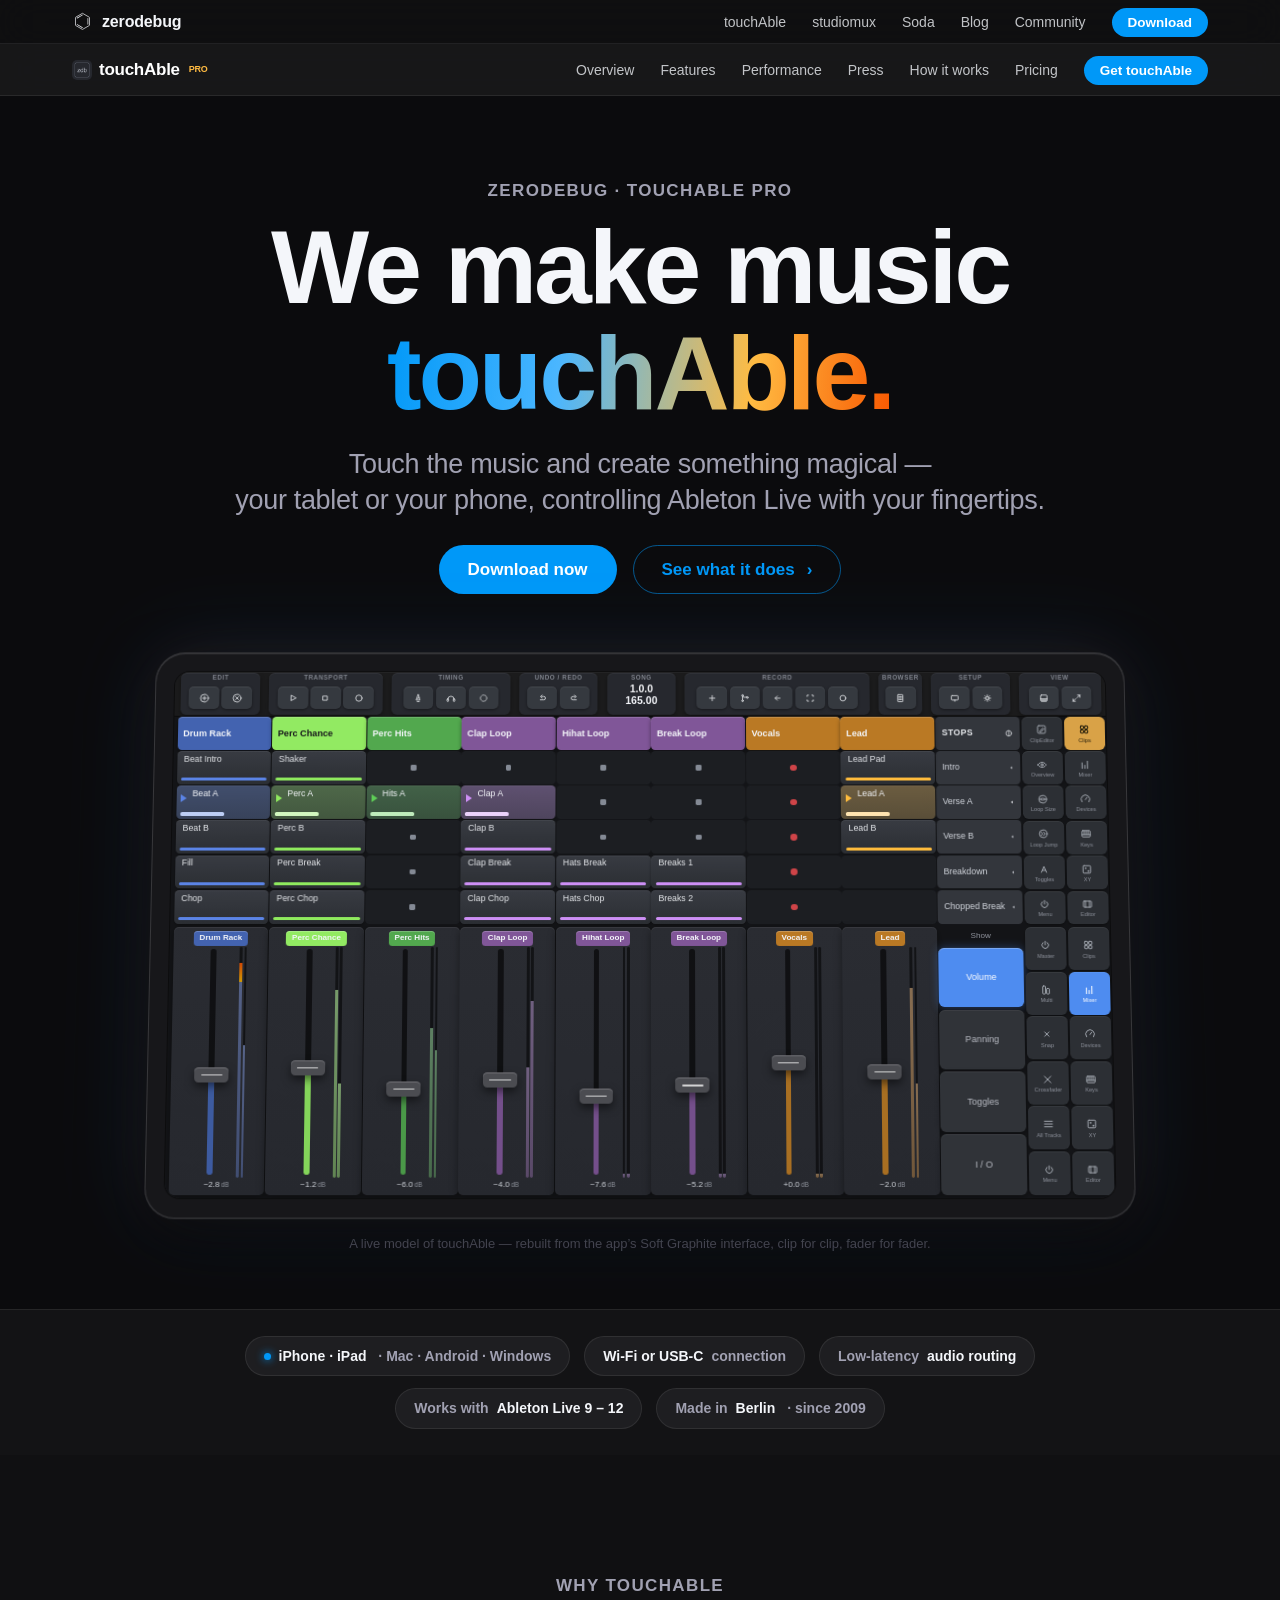
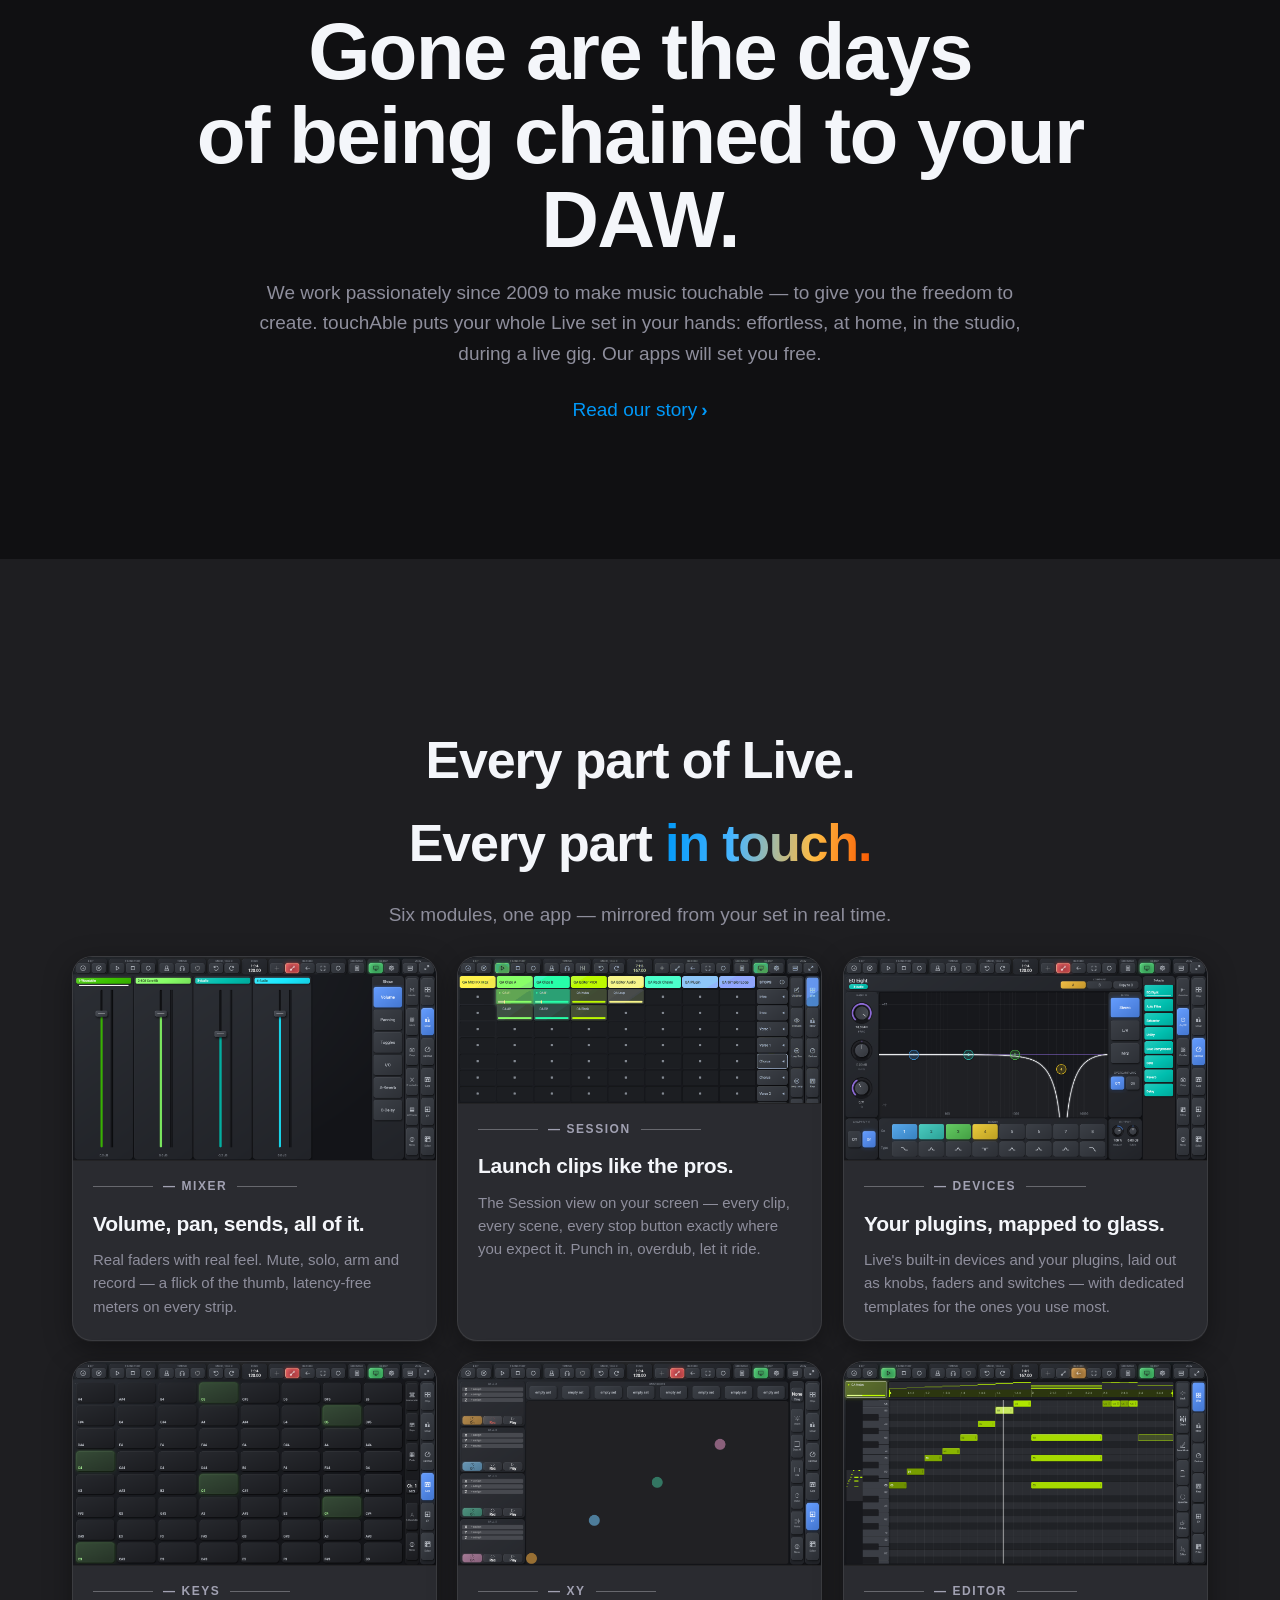
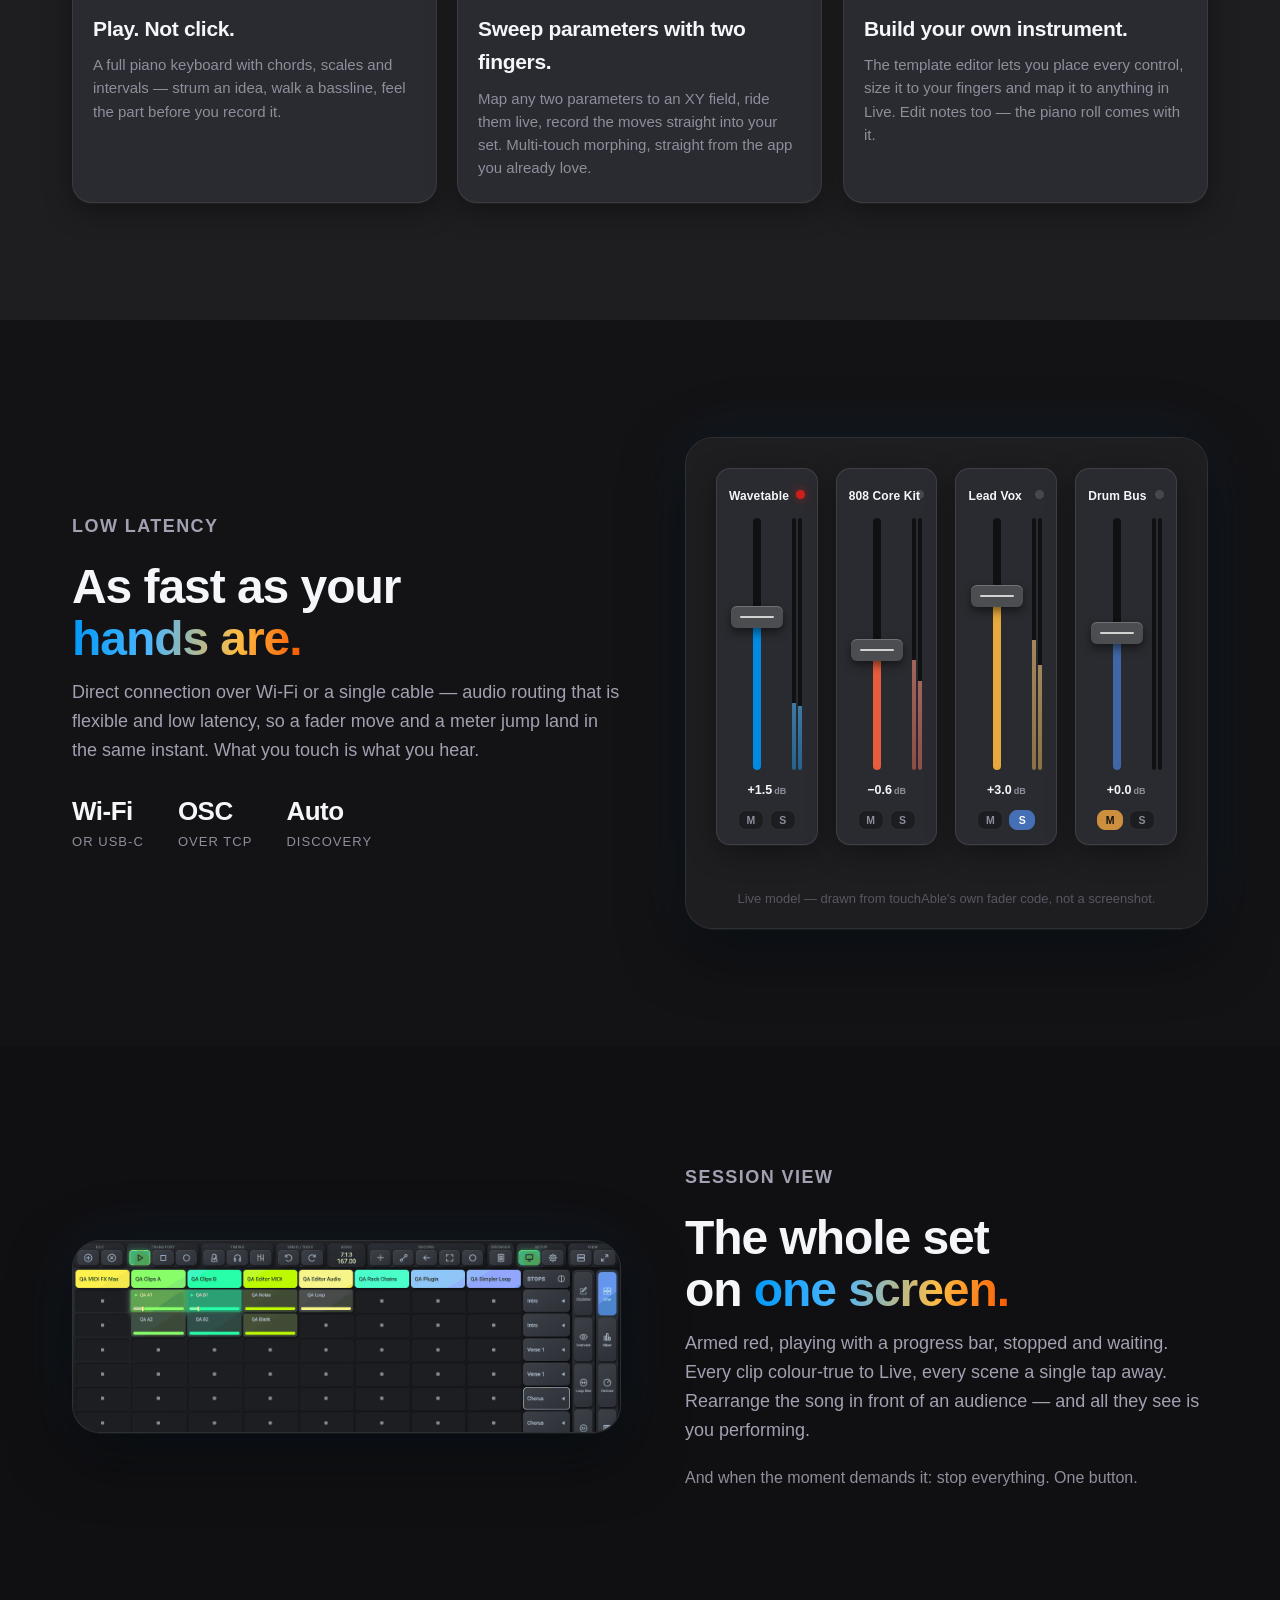
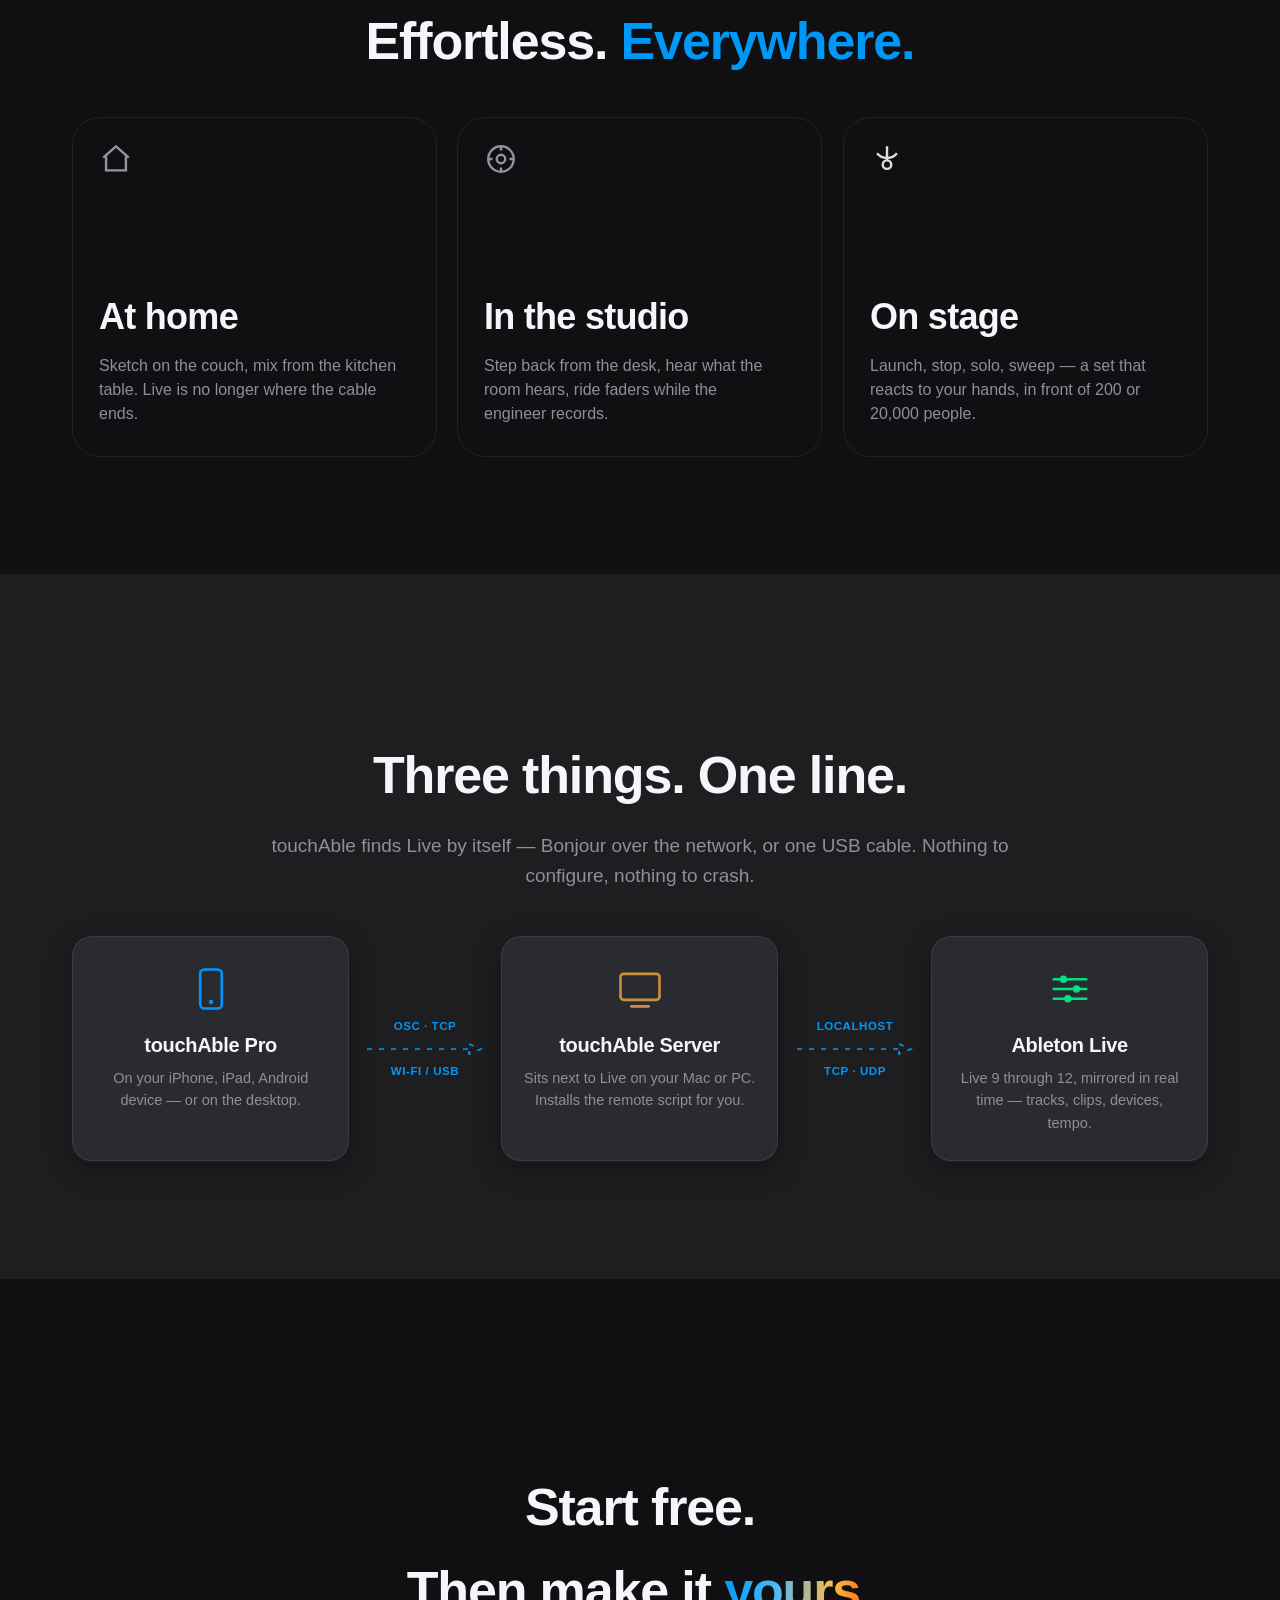
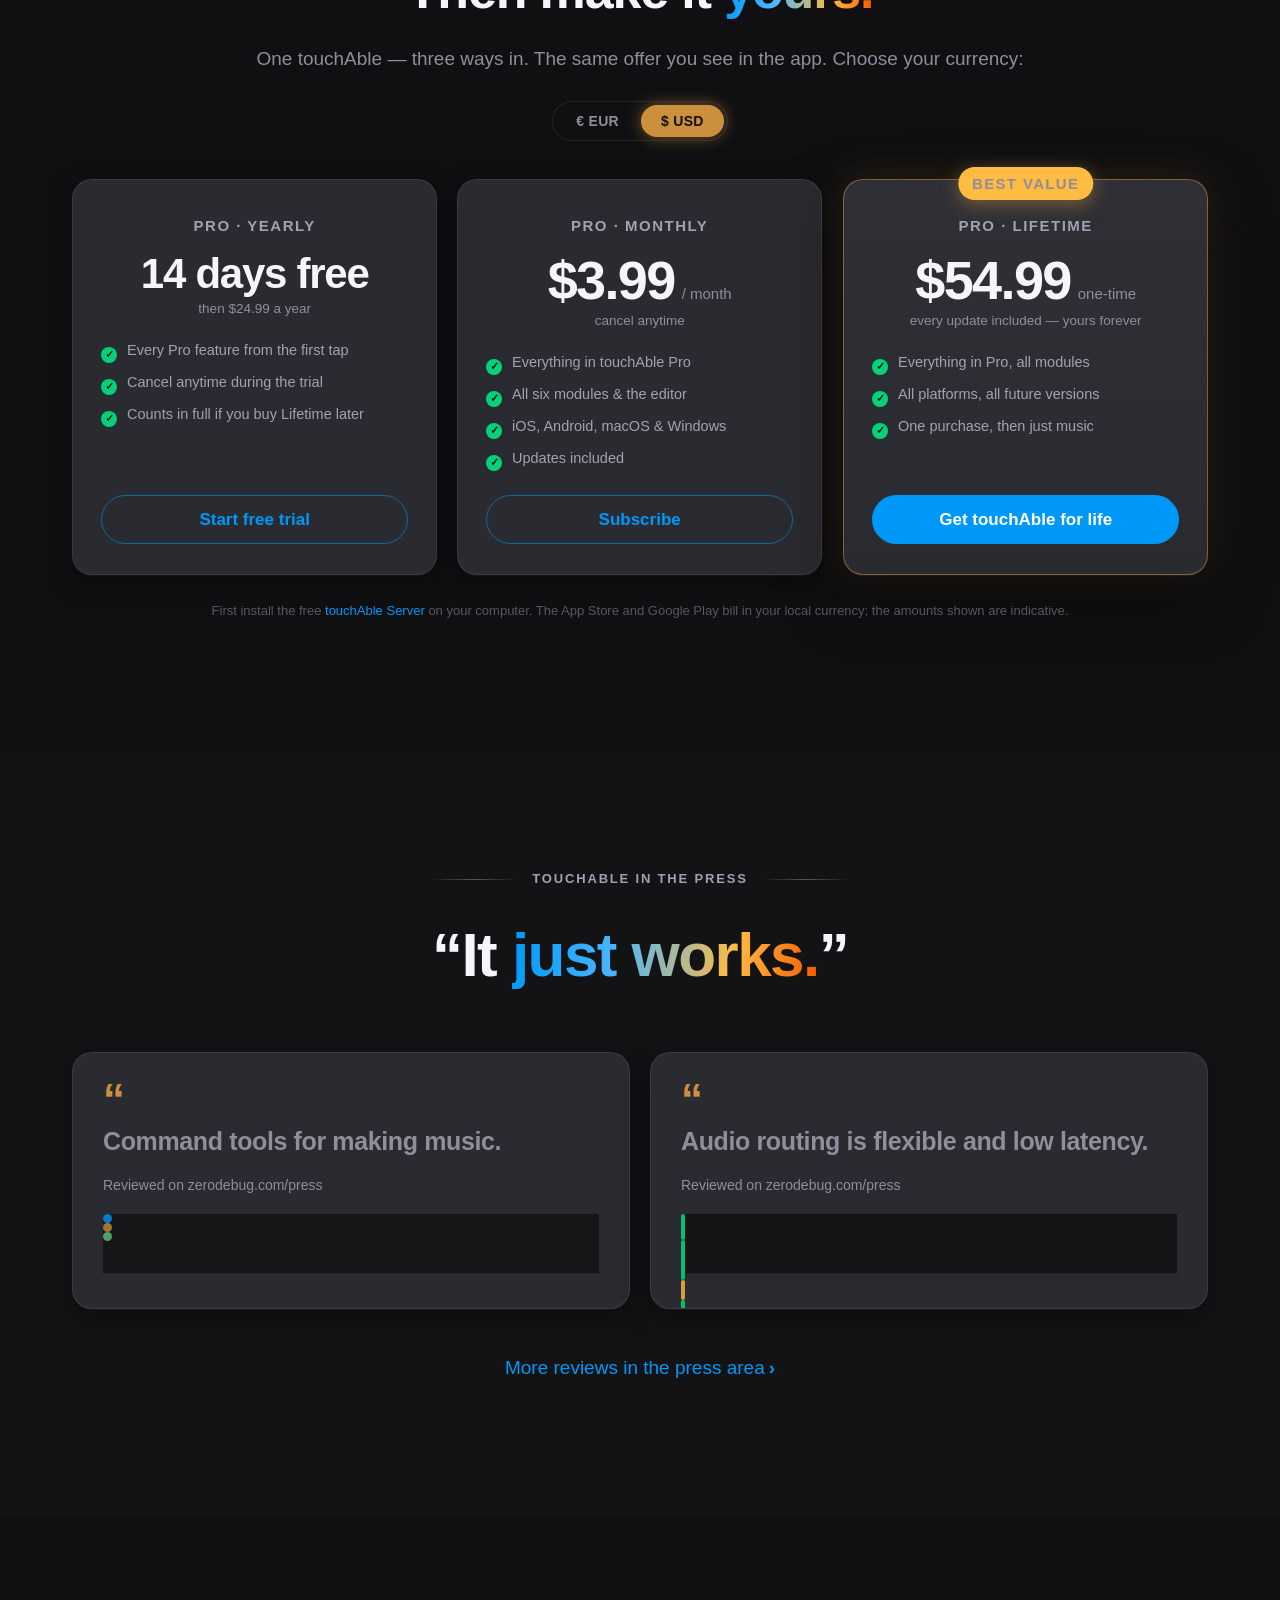
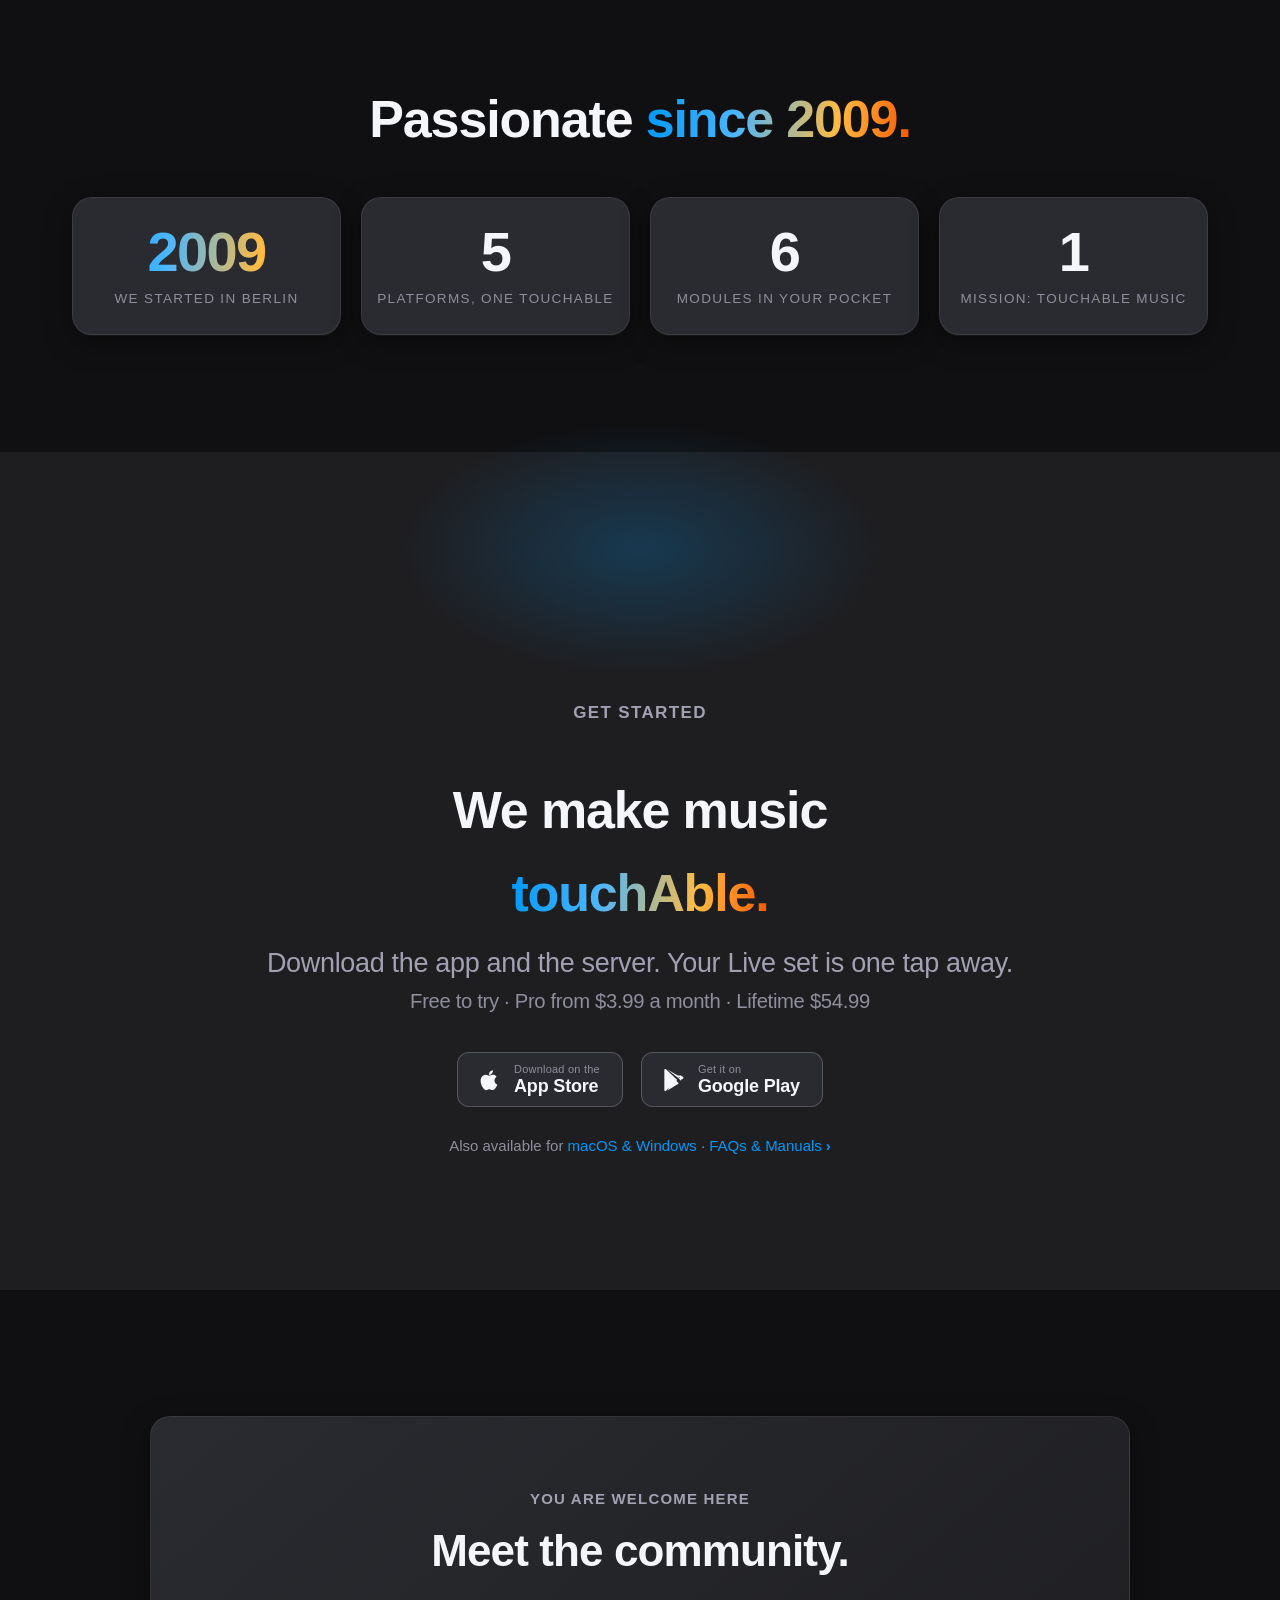
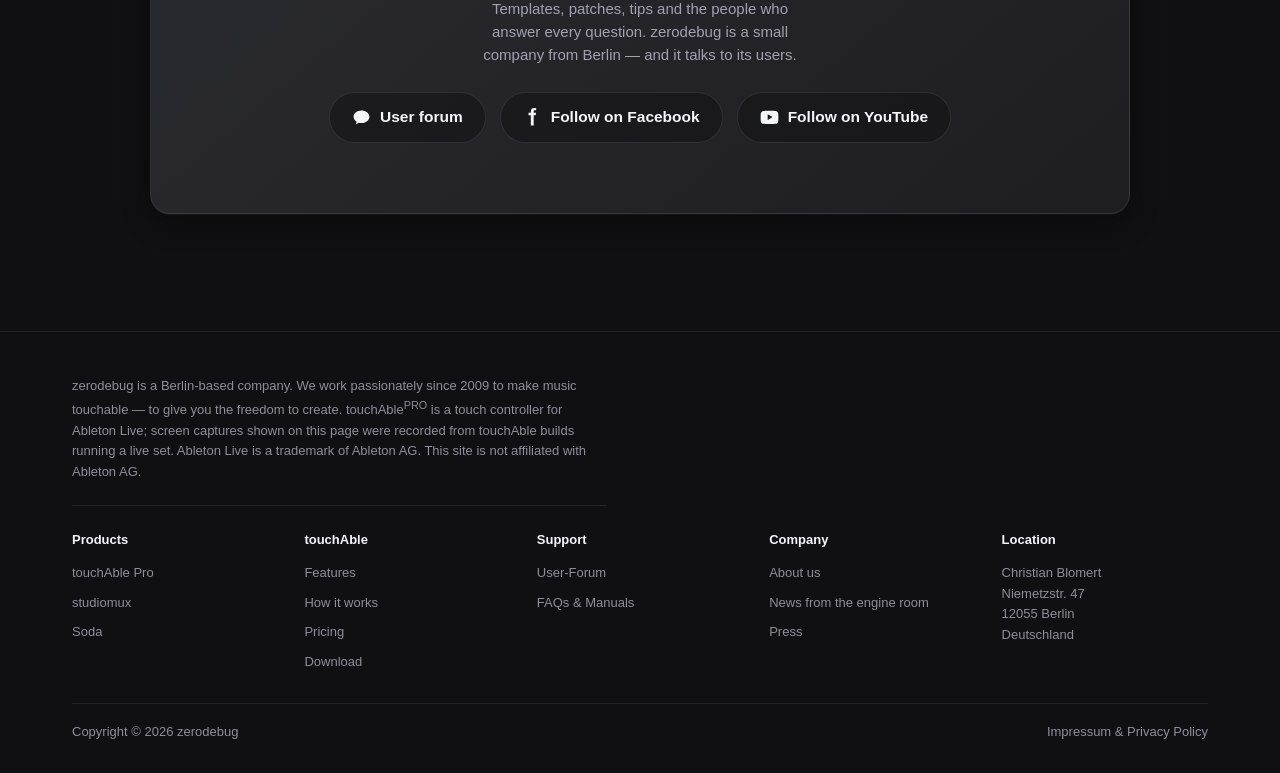
==== commit 35aa7b68: "QA: full-width top bar and mixer, real slogan, new transparent favicon - the hero's first slogan is " ====
--- a/index.html
+++ b/index.html
@@ -10,8 +10,8 @@
 <meta property="og:description" content="Touch the music and create something magical. Control Ableton Live with your fingertips.">
 <meta property="og:type" content="website">
 <meta property="og:image" content="assets/zerodebug-logo-favicon/zerodebug-logo-white-transparent-512.png">
-<link rel="icon" href="assets/zerodebug-logo-favicon/favicon.ico" sizes="16x16 32x32 48x48 64x64">
-<link rel="icon" href="assets/zerodebug-logo-favicon/favicon.svg" type="image/svg+xml" sizes="any">
+<link rel="icon" href="assets/favicon/favicon.ico" sizes="16x16 32x32 48x48 64x64">
+<link rel="icon" href="assets/favicon/favicon.svg" type="image/svg+xml" sizes="any">
 <link rel="apple-touch-icon" href="assets/zerodebug-logo-favicon/apple-touch-icon.png" sizes="180x180">
 <script>document.documentElement.classList.add("js")</script>
 <link rel="stylesheet" href="css/zdb.css">
@@ -59,9 +59,9 @@
 <header class="hero sect">
   <div class="hero-glow" aria-hidden="true"></div>
   <div class="wrap">
-    <p class="eyebrow reveal">zerodebug&nbsp;·&nbsp;we make music touchAble</p>
-    <h1 class="reveal" style="--rd:.06s">Touch the music.<br><span class="grad-text">Create something magical.</span></h1>
-    <p class="subhead reveal" style="--rd:.12s">touchAble Pro turns your tablet or your phone into Ableton Live —<br>controlled with your fingertips.</p>
+    <p class="eyebrow reveal">zerodebug&nbsp;·&nbsp;touchAble Pro</p>
+    <h1 class="reveal" style="--rd:.06s">We make music<br><span class="grad-text">touchAble.</span></h1>
+    <p class="subhead reveal" style="--rd:.12s">Touch the music and create something magical —<br>your tablet or your phone, controlling Ableton Live with your fingertips.</p>
     <div class="btn-row reveal" style="--rd:.18s">
       <a class="btn btn-primary" href="#download">Download now</a>
       <a class="btn btn-ghost" href="#features">See what it does<span class="chev"></span></a>
--- a/css/ta-ui.css
+++ b/css/ta-ui.css
@@ -61,8 +61,8 @@
   flex: 0 0 calc(65 * var(--u));
   display: flex;
   align-items: stretch;
-  gap: calc(4 * var(--u));
-  padding: calc(2 * var(--u)) calc(3 * var(--u)) calc(2 * var(--u)) 0;
+  gap: calc(13 * var(--u));                   /* inter-card gap, as captured */
+  padding: calc(2 * var(--u)) calc(6 * var(--u)) calc(2 * var(--u)) calc(9 * var(--u));
   background: var(--ta-tbar);
   box-shadow: inset 0 -1px 0 rgba(0, 0, 0, 0.6),
               inset 0  1px 0 rgba(244, 246, 250, 0.04);
@@ -77,7 +77,19 @@
   padding: calc(1.5 * var(--u)) calc(5 * var(--u)) calc(4 * var(--u));
   box-shadow: inset 0 1px 0 rgba(244, 246, 250, 0.05),
               0 2px 5px rgba(0, 0, 0, 0.35);
-}
+  flex: 1 1 0;                               /* the nine cards span the full width */
+  min-width: 0;
+}
+/* card widths in app points, measured from the capture — the row fills 1334 pt */
+.ta-tcard:nth-child(1) { flex-grow: 112; }   /* EDIT         x   9– 121 */
+.ta-tcard:nth-child(2) { flex-grow: 167; }   /* TRANSPORT    x 135– 302 */
+.ta-tcard:nth-child(3) { flex-grow: 174; }   /* TIMING       x 316– 490 */
+.ta-tcard:nth-child(4) { flex-grow: 112; }   /* UNDO / REDO  x 498– 610 */
+.ta-tcard:nth-child(5) { flex-grow:  97; }   /* SONG         x 618– 715 */
+.ta-tcard:nth-child(6) { flex-grow: 278; }   /* RECORD       x 722–1000 */
+.ta-tcard:nth-child(7) { flex-grow:  57; }   /* BROWSER      x1014–1071 */
+.ta-tcard:nth-child(8) { flex-grow: 112; }   /* SETUP        x1085–1197 */
+.ta-tcard:nth-child(9) { flex-grow: 117; }   /* VIEW         x1211–1328 */
 .ta-tlabel {
   font-size: calc(9 * var(--u));
   font-weight: 600;
@@ -100,7 +112,7 @@
 }
 .ta-tbtn .di { width: calc(17 * var(--u)); height: calc(17 * var(--u)); }
 .ta-tbtn.ta-lit { color: var(--ta-lity); }   /* topbar.icon.on */
-.ta-tsong { width: calc(108 * var(--u)); padding-bottom: calc(3 * var(--u)); }
+.ta-tsong { width: 100%; text-align: center; padding-bottom: calc(3 * var(--u)); }
 .ta-songpos, .ta-tempo {
   font-size: calc(15 * var(--u)); font-weight: 700;
   color: #f2f3f5; line-height: calc(16.5 * var(--u));
@@ -375,7 +387,7 @@
 /* ── the mixer's "Show" column + rail variants ───────────── */
 .ta-show {
   margin-left: calc(1 * var(--u));
-  width: calc(104 * var(--u));
+  width: calc(121 * var(--u));                /* same column as the scene launchers */
   display: flex; flex-direction: column;
   gap: calc(3 * var(--u));
 }
@@ -401,4 +413,5 @@
   box-shadow: 0 0 calc(14 * var(--u)) rgba(78, 140, 240, 0.35),
               inset 0 1px 0 rgba(255, 255, 255, 0.25);
 }
-.ta-pane-mixer .ta-rail { margin-left: calc(3 * var(--u)); }
+/* rails sit at 1216 and 1276 pt — both panes reach the screen's right edge */
+.ta-pane-mixer .ta-rail { margin-left: calc(2 * var(--u)); }
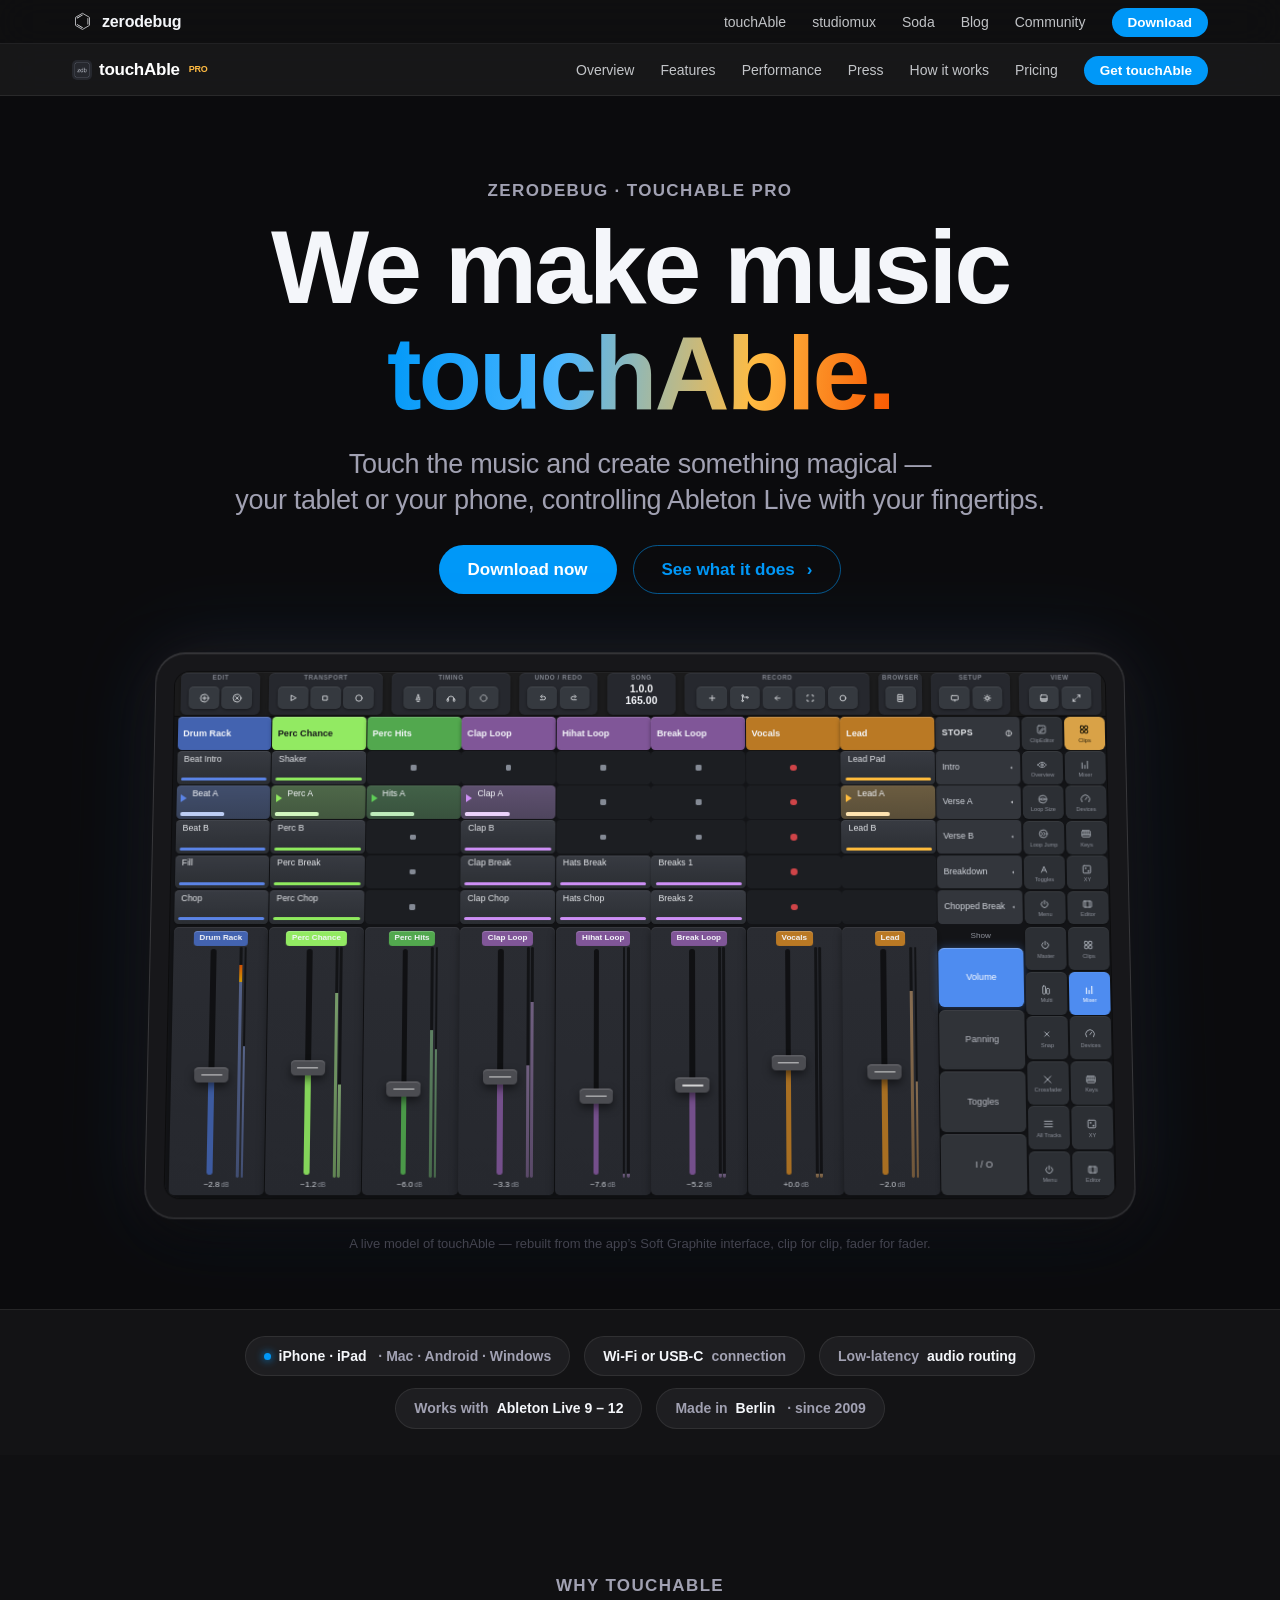
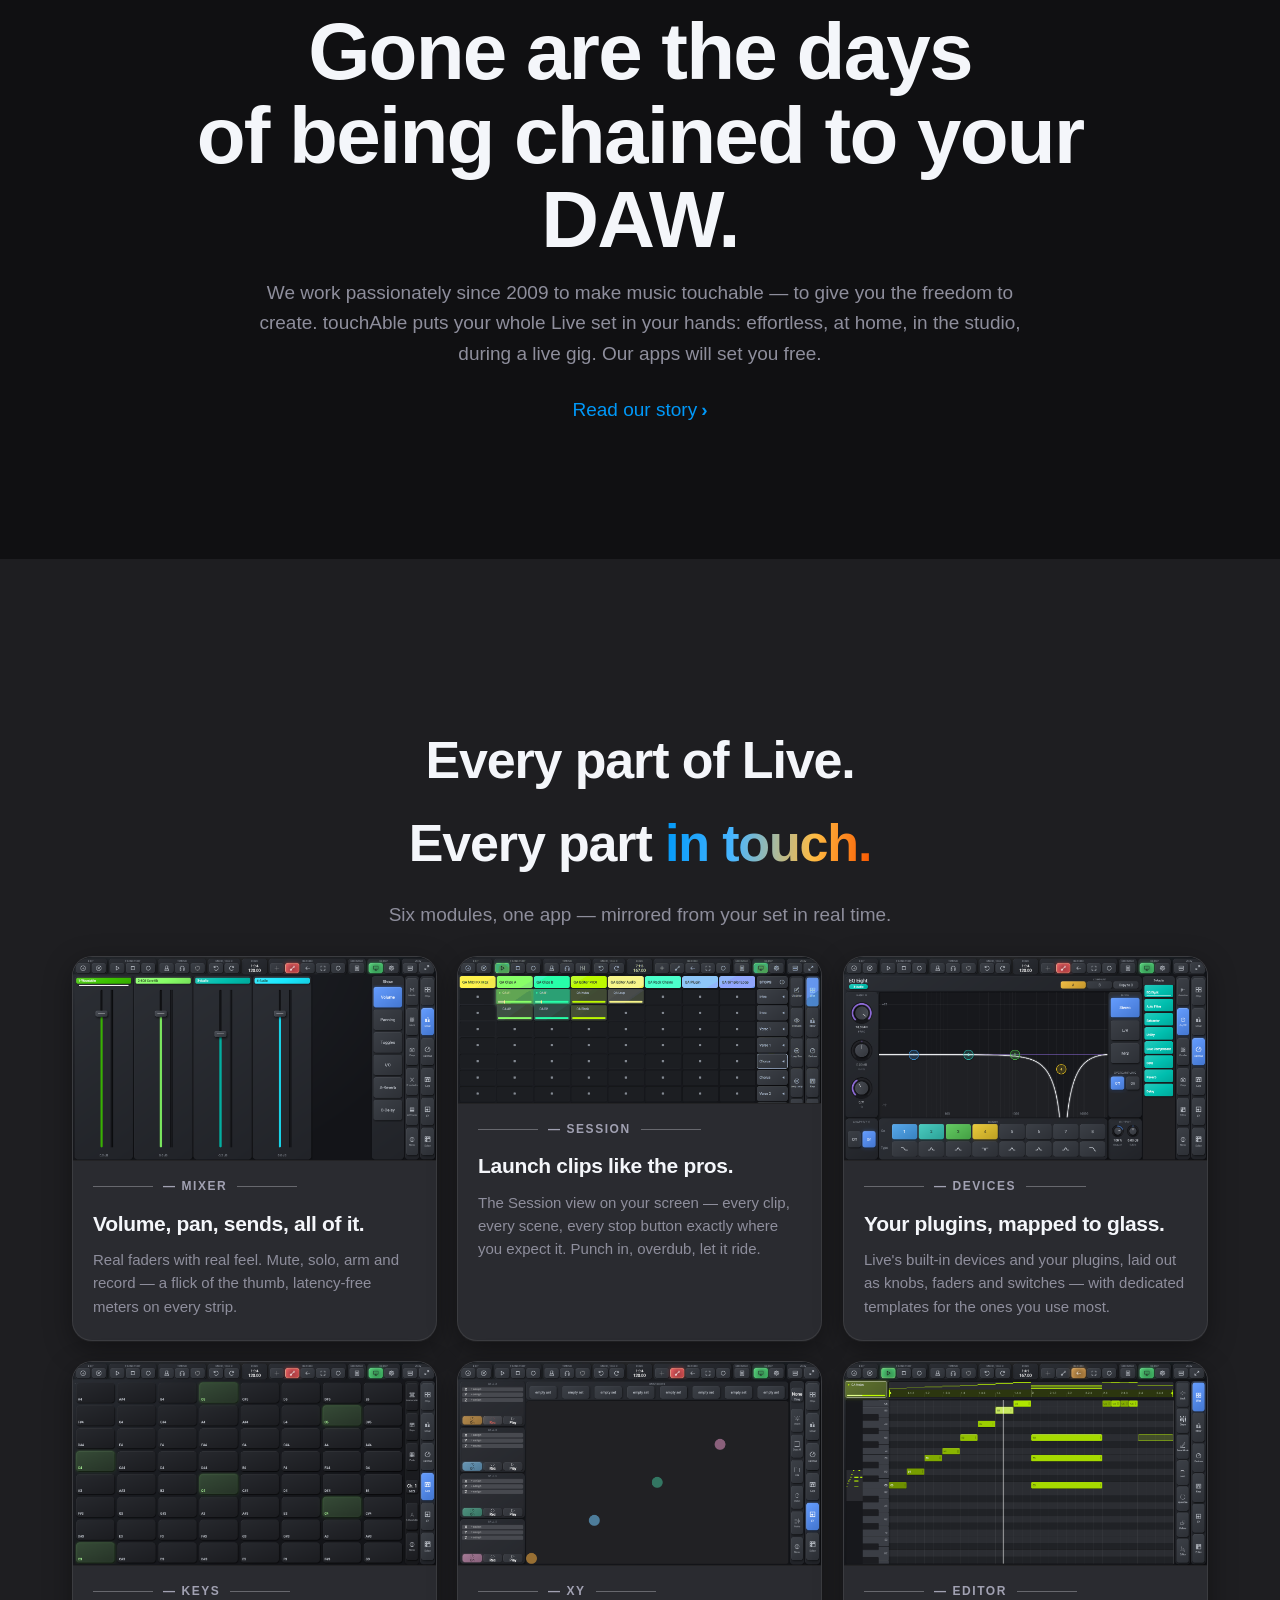
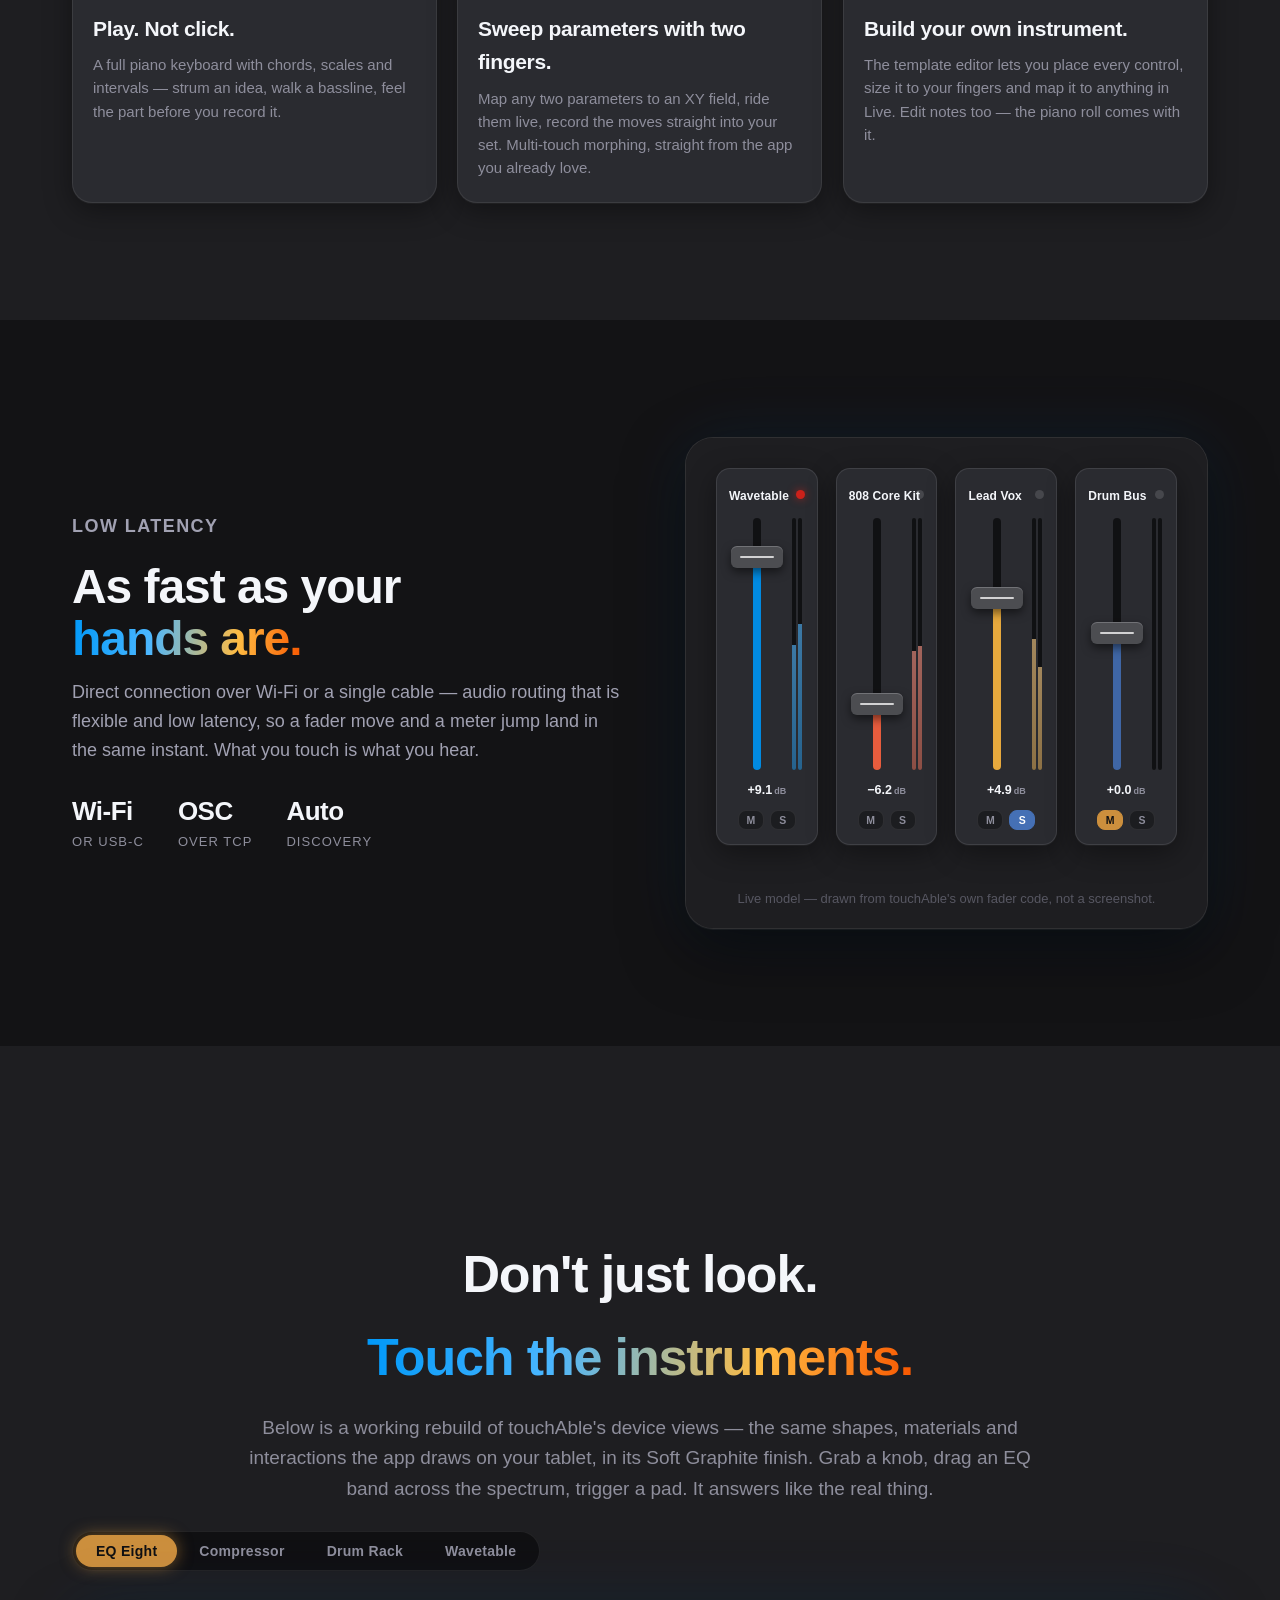
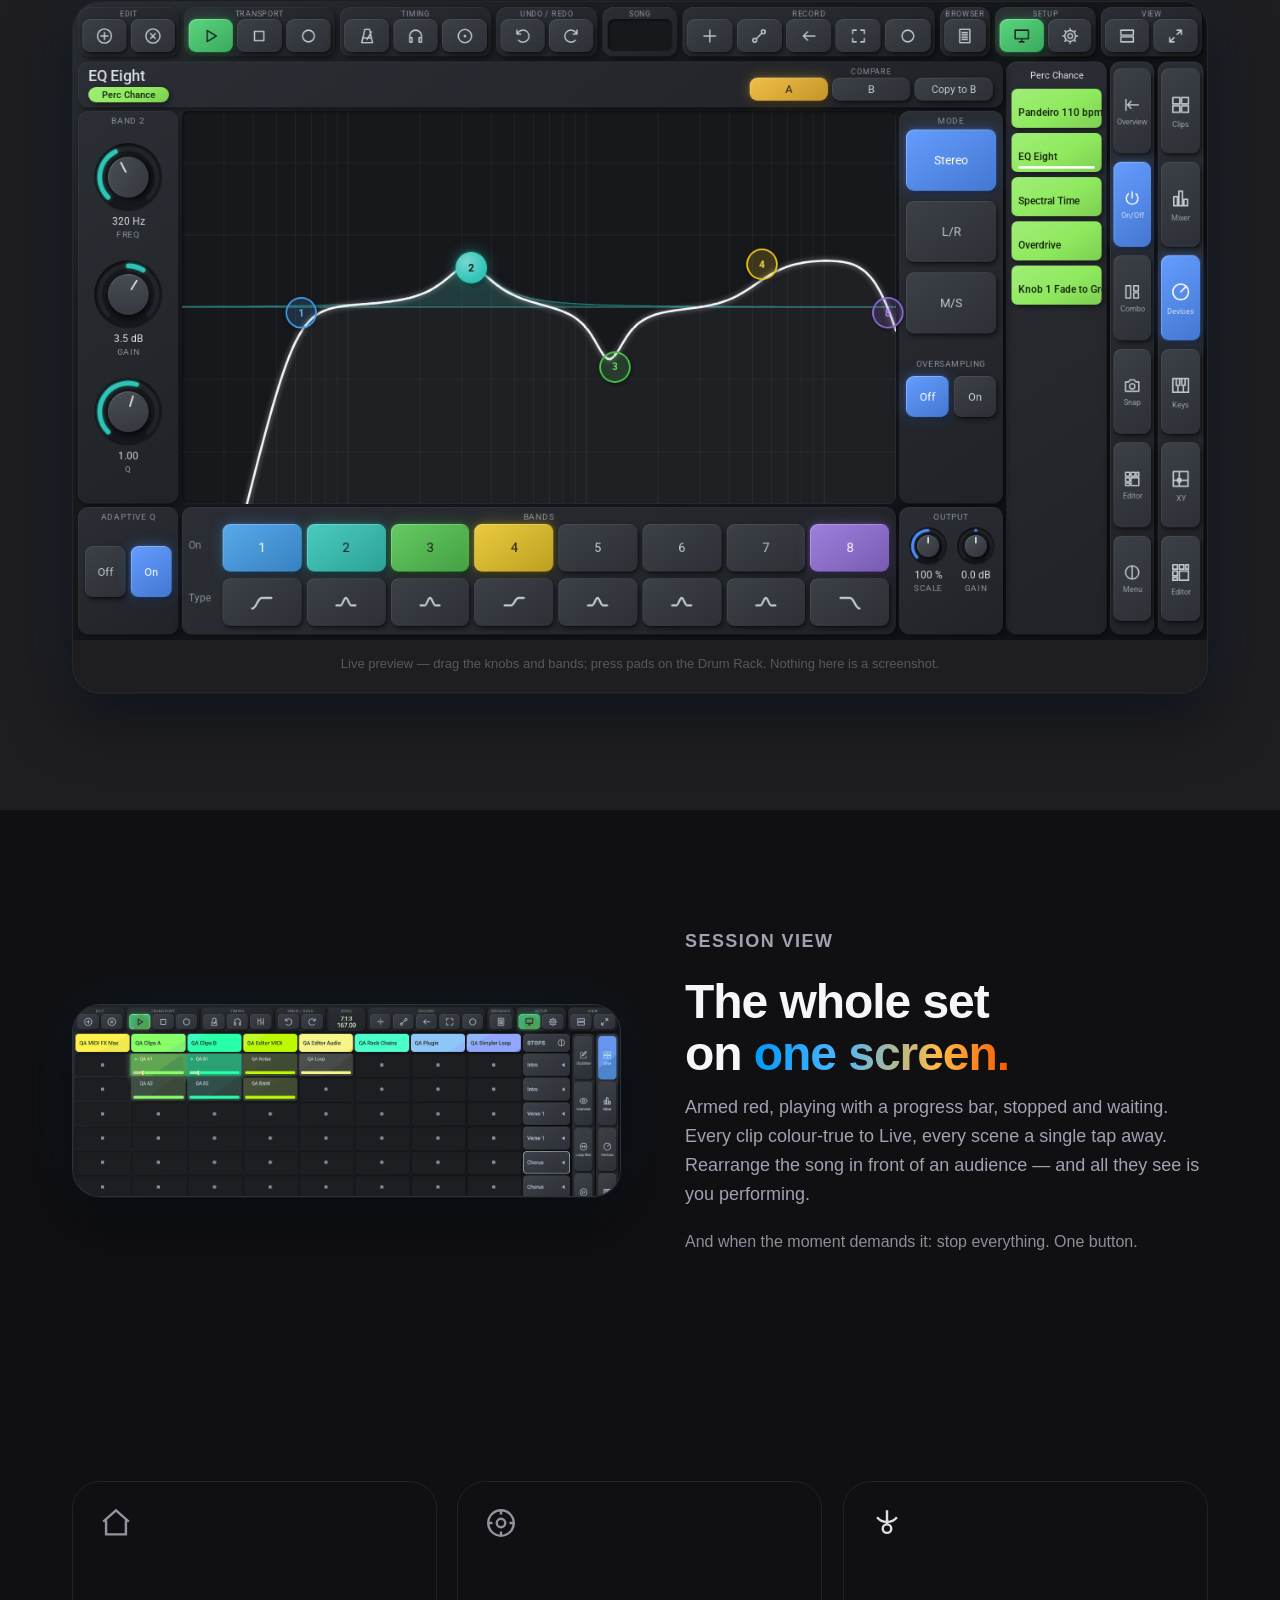
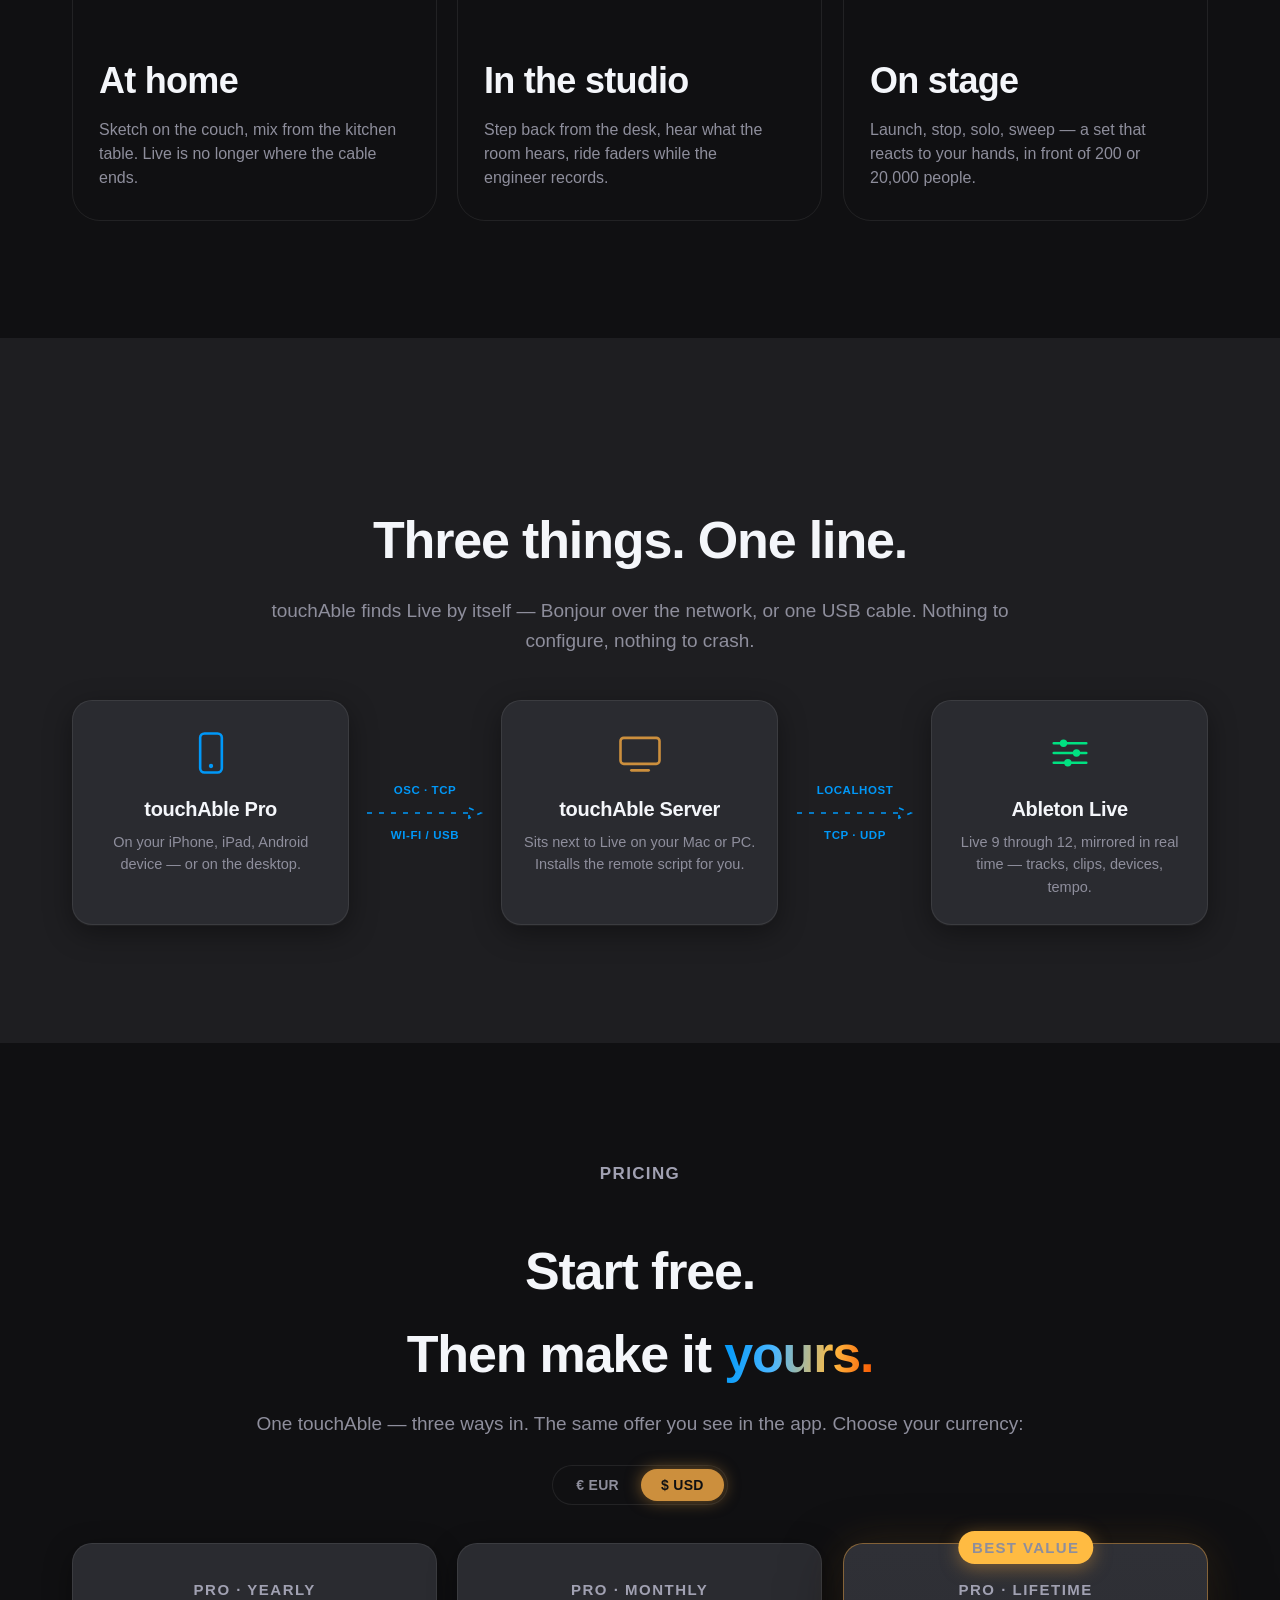
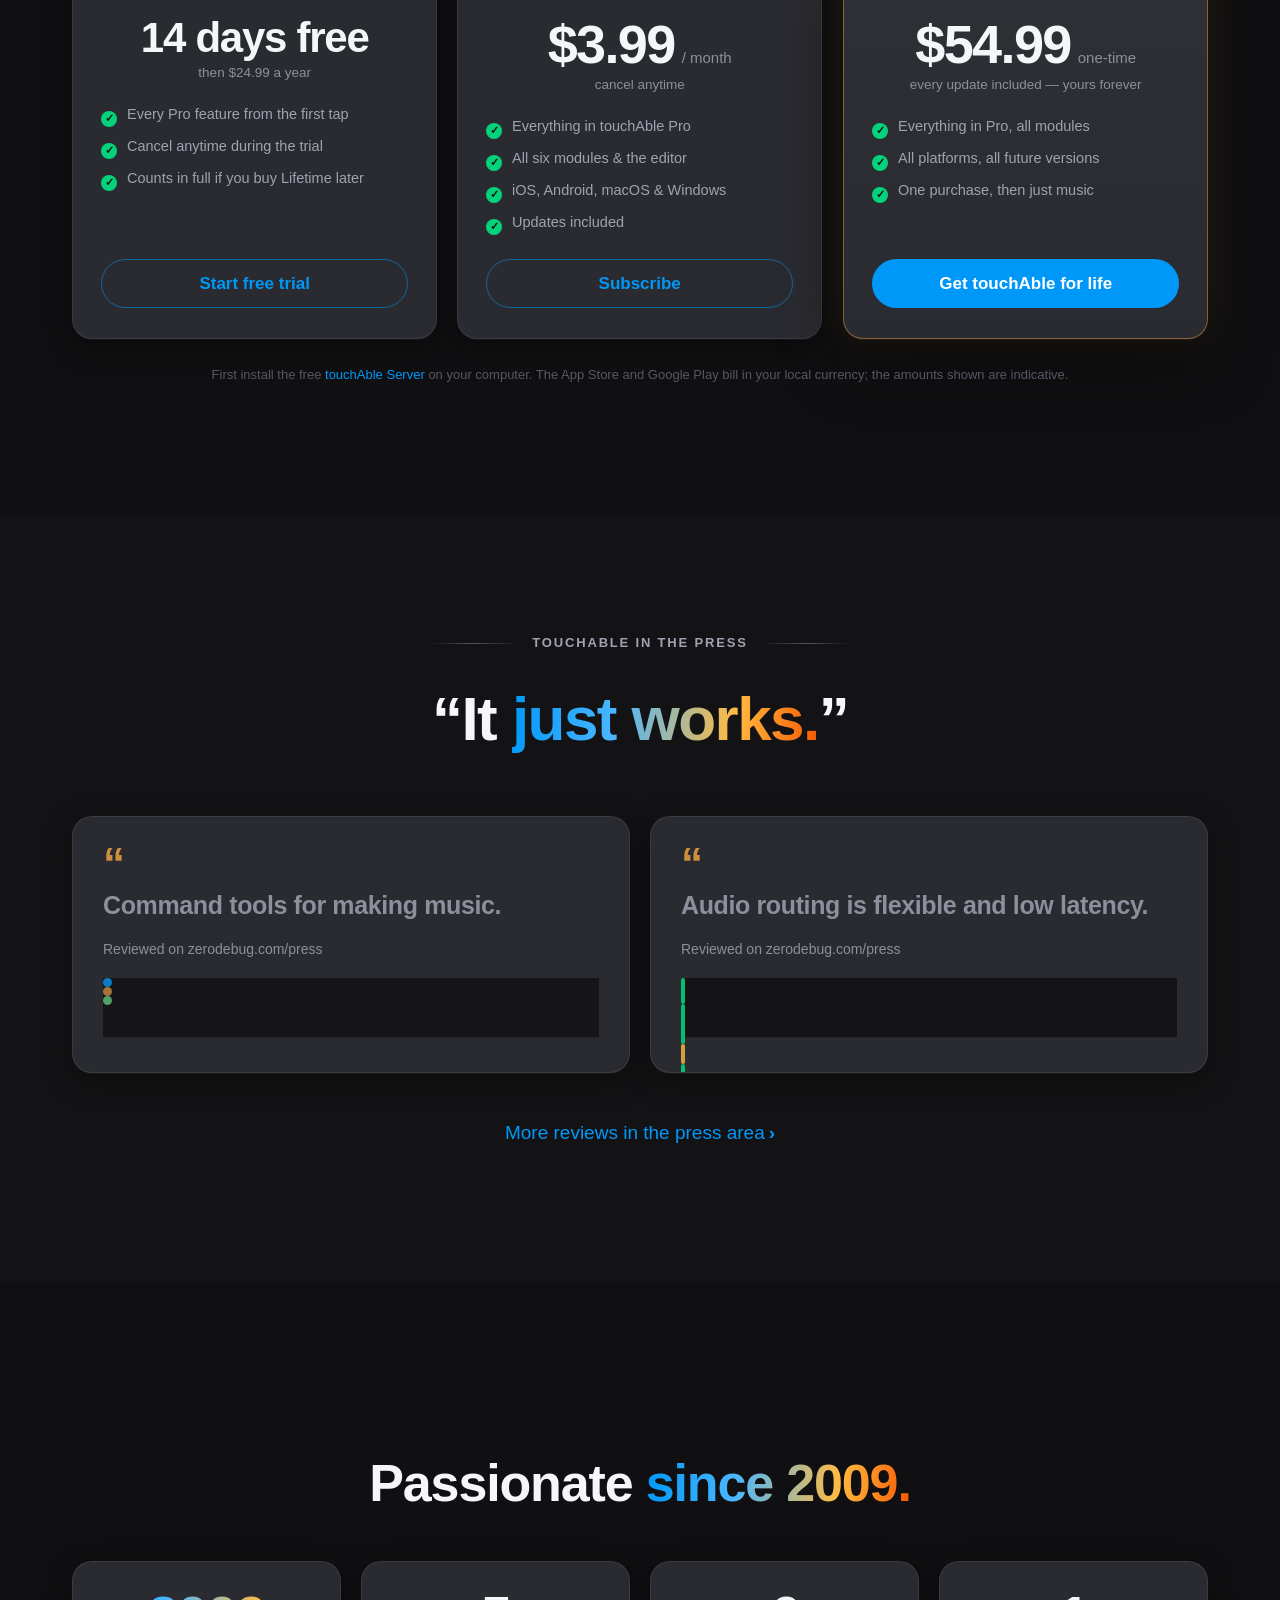
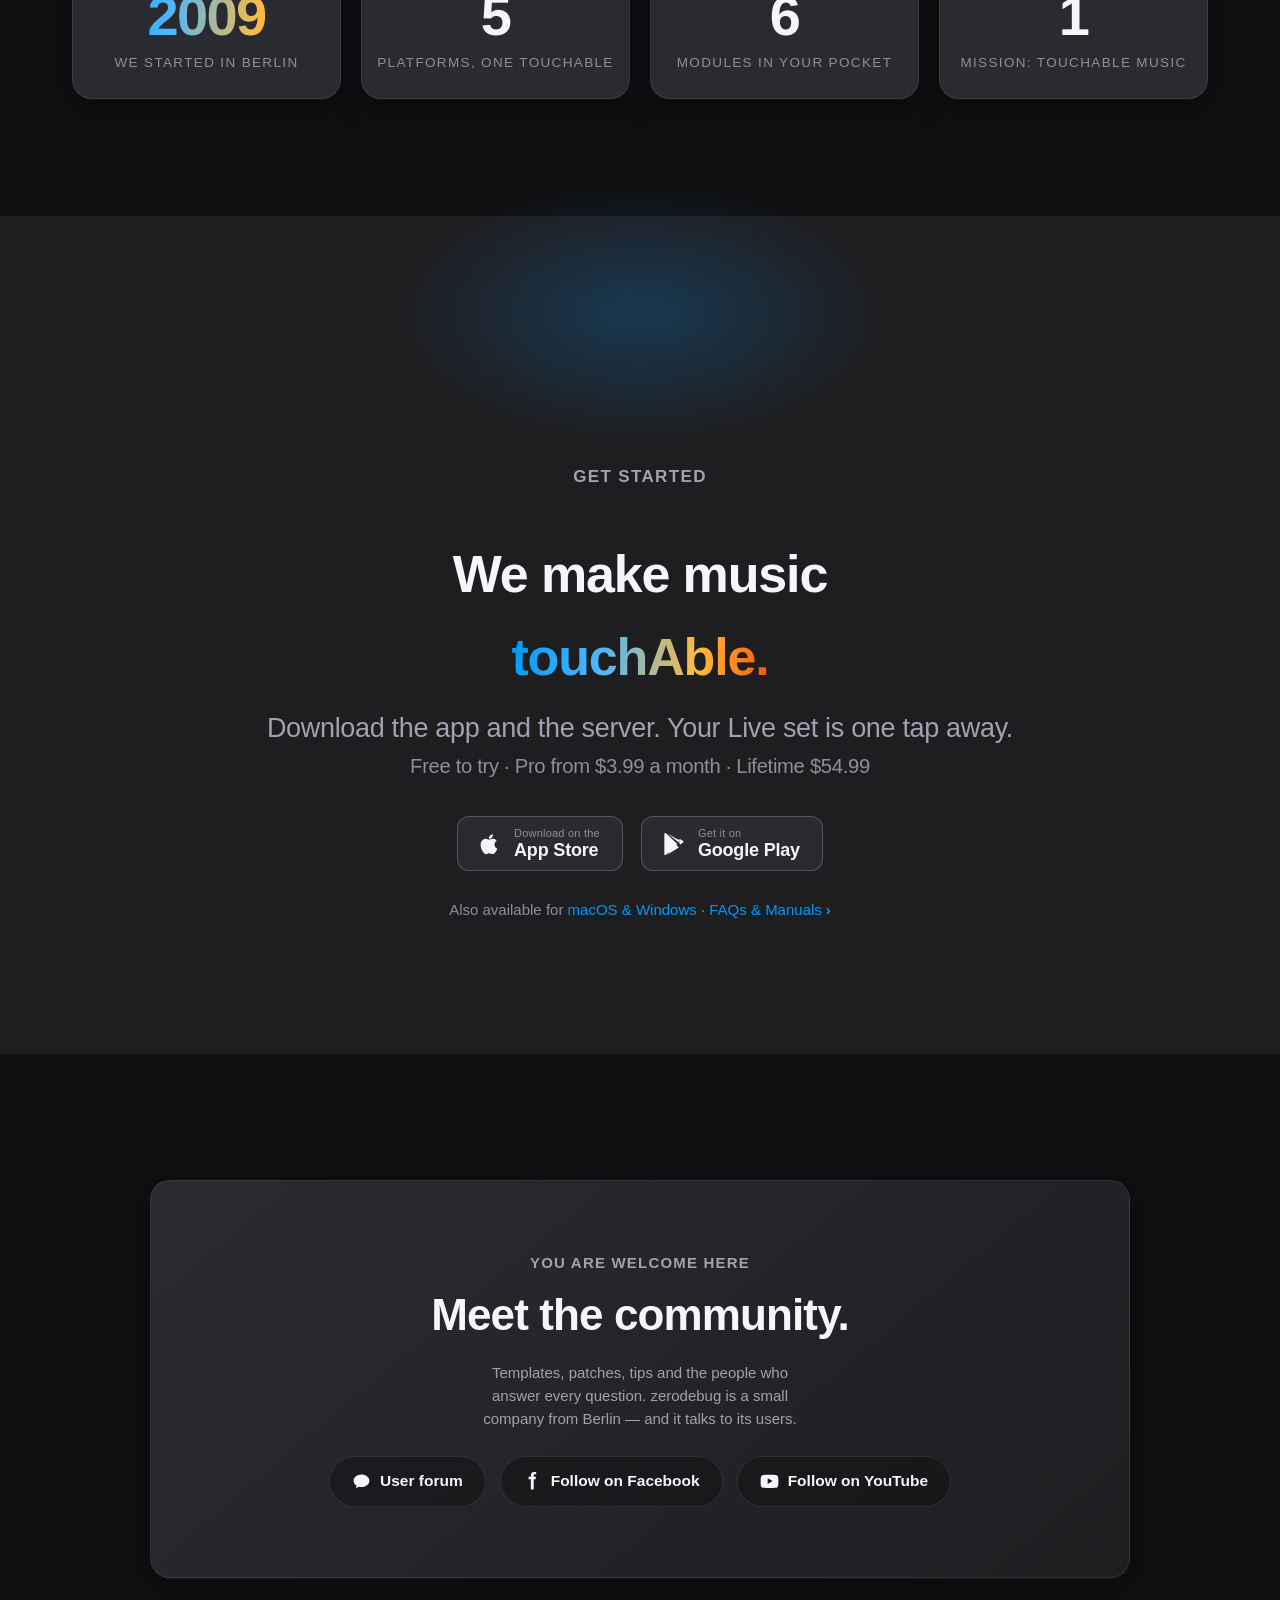
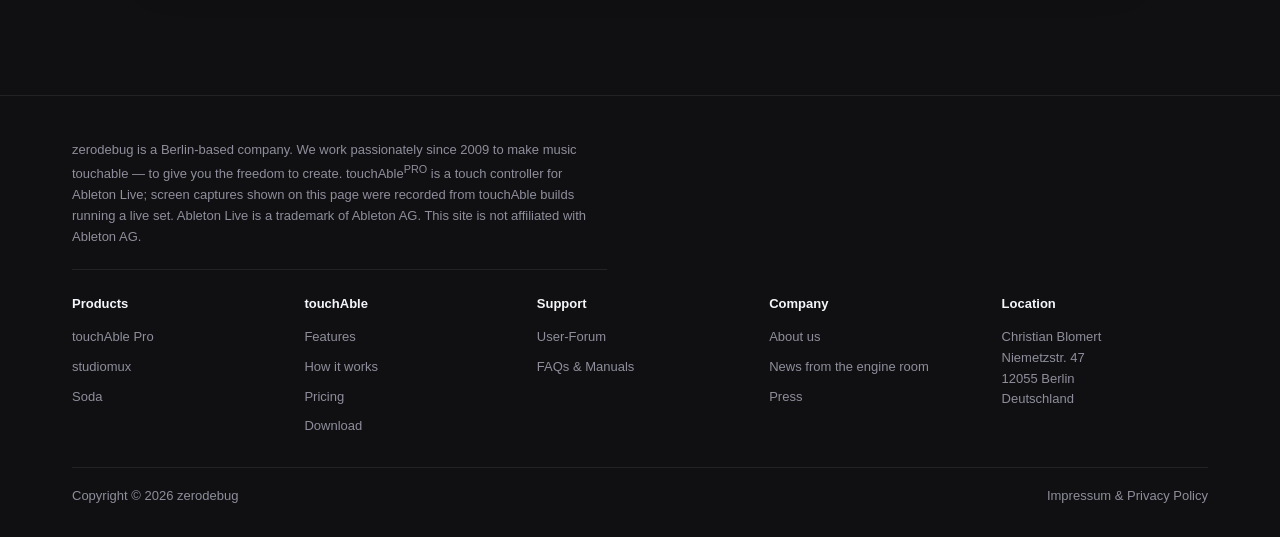
==== commit f7391fcd: "Instruments section: live, playable device views in Soft Graphite Embeds the touchAble material mock" ====
--- a/index.html
+++ b/index.html
@@ -495,6 +495,35 @@
   </div>
 </section>
 
+<!-- ======================= INSTRUMENTS: LIVE ======================= -->
+<section class="sect sect-module" id="instruments">
+  <div class="wrap-wide">
+    <div class="center">
+      <p class="eyebrow reveal">Device views · live</p>
+      <h2 class="headline--md reveal" style="margin-bottom:14px;font-weight:700;letter-spacing:-0.022em">Don't just look.<br><span class="grad-text">Touch the instruments.</span></h2>
+      <p class="lede reveal" style="--rd:.06s">Below is a working rebuild of touchAble's device views — the same shapes, materials and
+        interactions the app draws on your tablet, in its Soft Graphite finish. Grab a knob, drag an EQ band
+        across the spectrum, trigger a pad. It answers like the real thing.</p>
+    </div>
+    <div class="seg seg--dev reveal" style="--rd:.12s" role="group" aria-label="Choose a device to play with">
+      <button data-dev="Eq8Dev" aria-pressed="true">EQ Eight</button>
+      <button data-dev="CompressorDev" aria-pressed="false">Compressor</button>
+      <button data-dev="DrumRackDev" aria-pressed="false">Drum Rack</button>
+      <button data-dev="WavetableDev" aria-pressed="false">Wavetable</button>
+    </div>
+    <figure class="big-frame big-frame-dev reveal" style="--rd:.18s;margin:0">
+      <!-- live iframes are attached by js/zdb.js — each demos/*.dc.html is the device view
+           rendered at the app's native 1334 × 750 and scaled to this stage, so a drag of
+           the mouse moves the knob exactly as a finger would on the tablet -->
+      <div class="dev-stage" id="devstage">
+        <img class="dev-fallback" src="assets/screens/device-eq8.png" width="1334" height="750" loading="lazy"
+             alt="touchAble's EQ Eight: eight draggable bands over the spectrum display, device controls in the app's Soft Graphite look.">
+      </div>
+      <figcaption class="lm-note">Live preview — drag the knobs and bands; press pads on the Drum Rack. Nothing here is a screenshot.</figcaption>
+    </figure>
+  </div>
+</section>
+
 <!-- ======================= SHOWCASE: SESSION ======================= -->
 <section class="sect sect-strip" id="perform">
   <div class="wrap-wide">
--- a/css/zdb.css
+++ b/css/zdb.css
@@ -494,6 +494,37 @@
 .big-frame img { width: 100%; display: block; }
 .big-frame-clips { aspect-ratio: 1334 / 470; overflow: hidden; }
 .big-frame-clips img { height: 100%; object-fit: cover; object-position: top center; }
+
+/* ---------- 9c · Live device views -------------------------
+   The instruments section hosts the real thing: each tab mounts
+   a demos/*.dc.html iframe — the device view rendered at the
+   app's native 1334 × 750 — and scales it to the stage, so every
+   pointer gesture lands where the fingers would put it. The
+   stage ground is the Soft Graphite canvas colour (#161412). */
+.big-frame-dev { background: #161412; }
+.dev-stage { position: relative; aspect-ratio: 1334 / 750; overflow: hidden; }
+.dev-stage img.dev-fallback {
+  position: absolute; inset: 0; width: 100%; height: 100%;
+  object-fit: cover; display: block;
+}
+.dev-stage iframe {
+  position: absolute; top: 0; left: 0;
+  width: 1334px; height: 750px;
+  border: 0; background: #161412;
+  transform-origin: 0 0;
+  display: none;
+}
+.dev-stage iframe.dev-on { display: block; }
+.dev-stage.dev-ready img.dev-fallback { display: none; }
+
+/* the device picker rides the same segmented control as the
+   currency switch — here centred under the copy */
+.seg--dev { display: flex; width: fit-content; max-width: 100%; margin: 0 auto 30px; }
+.seg--dev button { padding: 9px 22px; }
+@media (max-width: 520px) {
+  .seg--dev { flex-wrap: wrap; justify-content: center; }
+  .seg--dev button { padding: 8px 15px; font-size: 13px; }
+}
 
 /* ---------- 9b · Live mixer model --------------------------
    Not a screenshot — a working replica of the app's mixer.
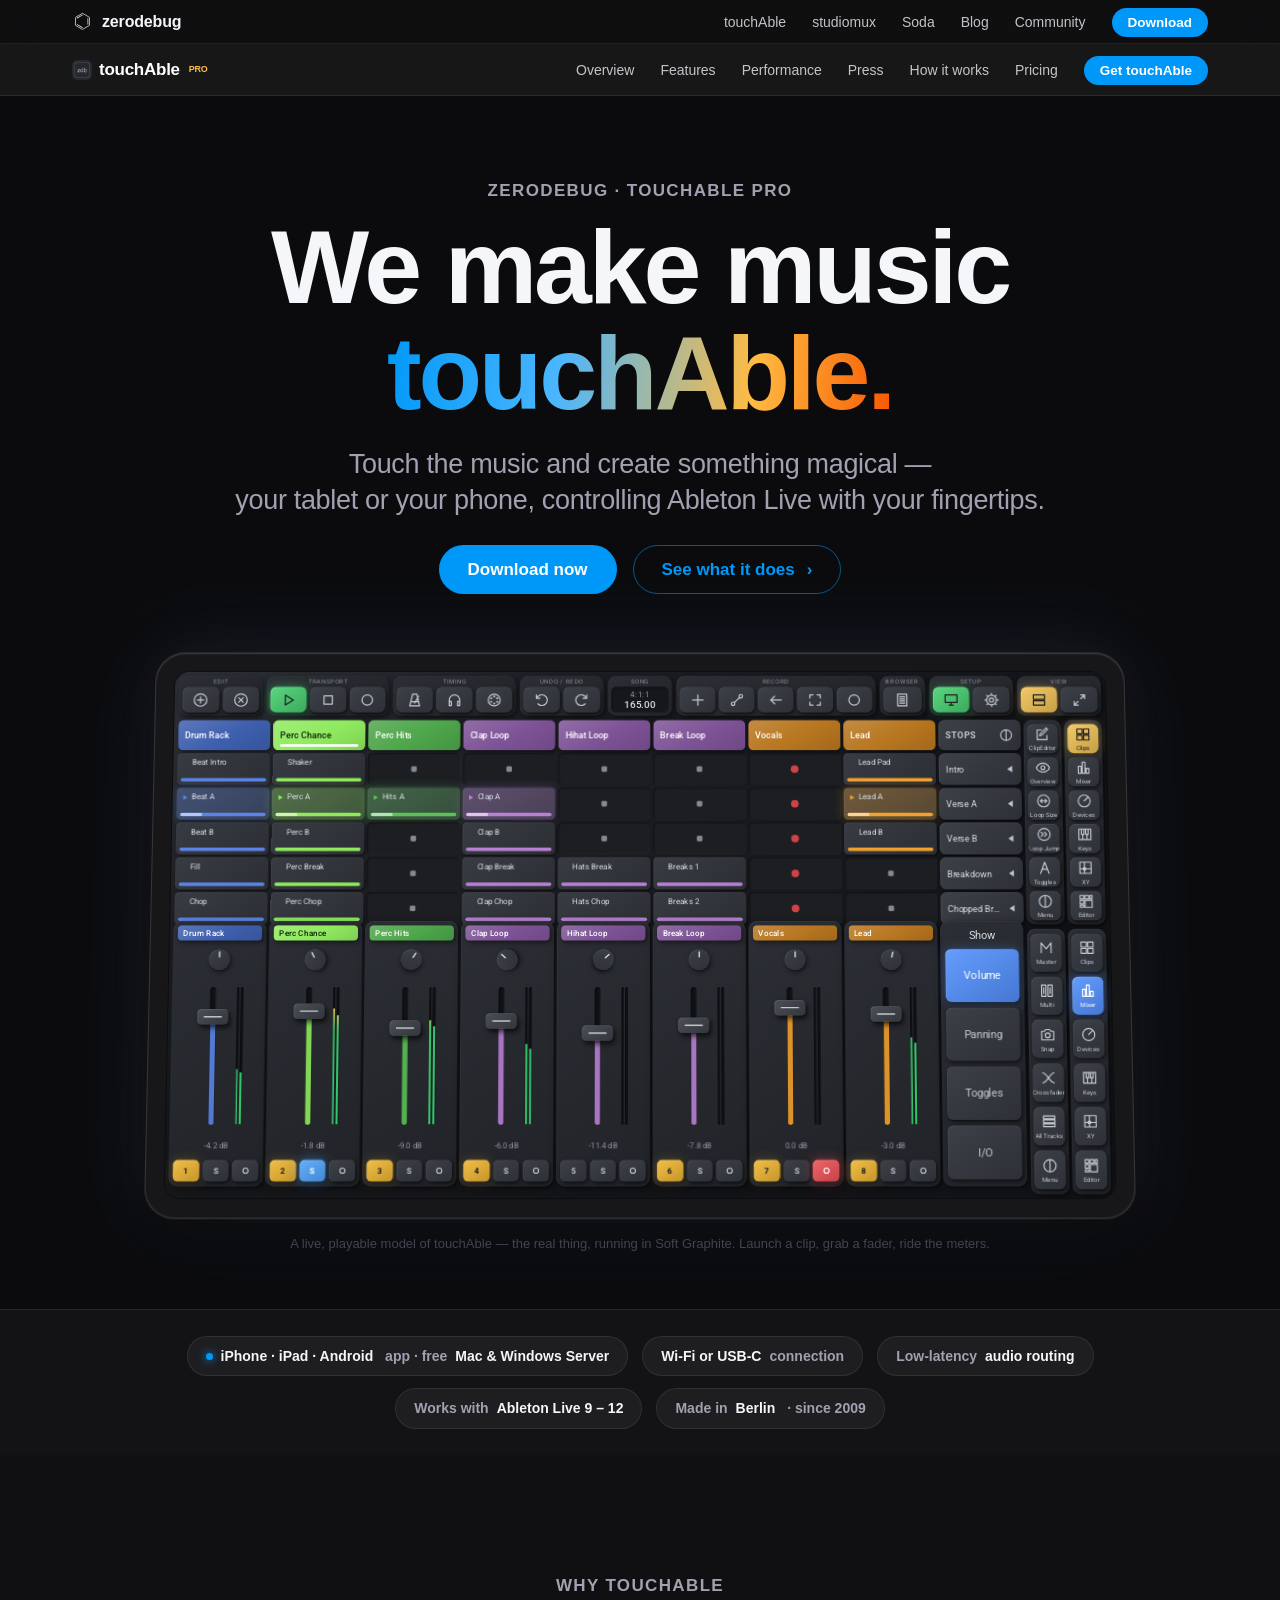
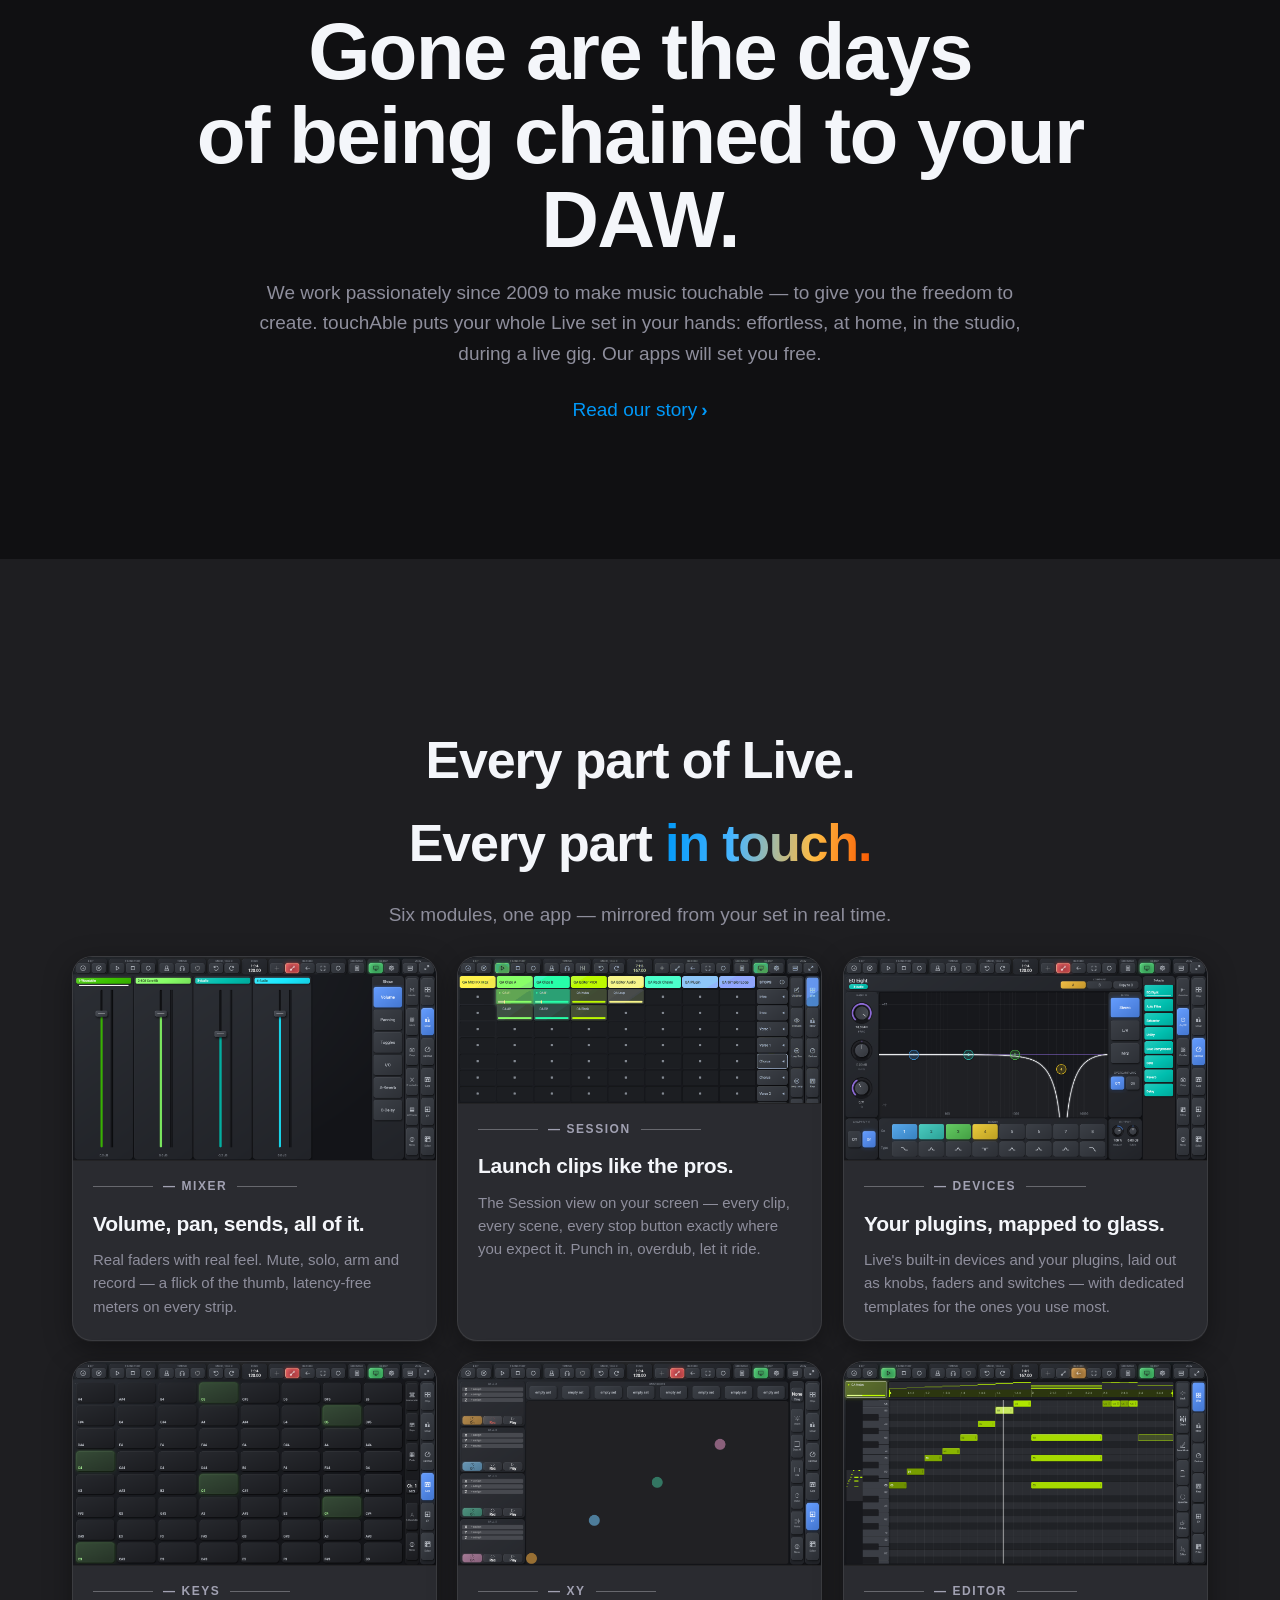
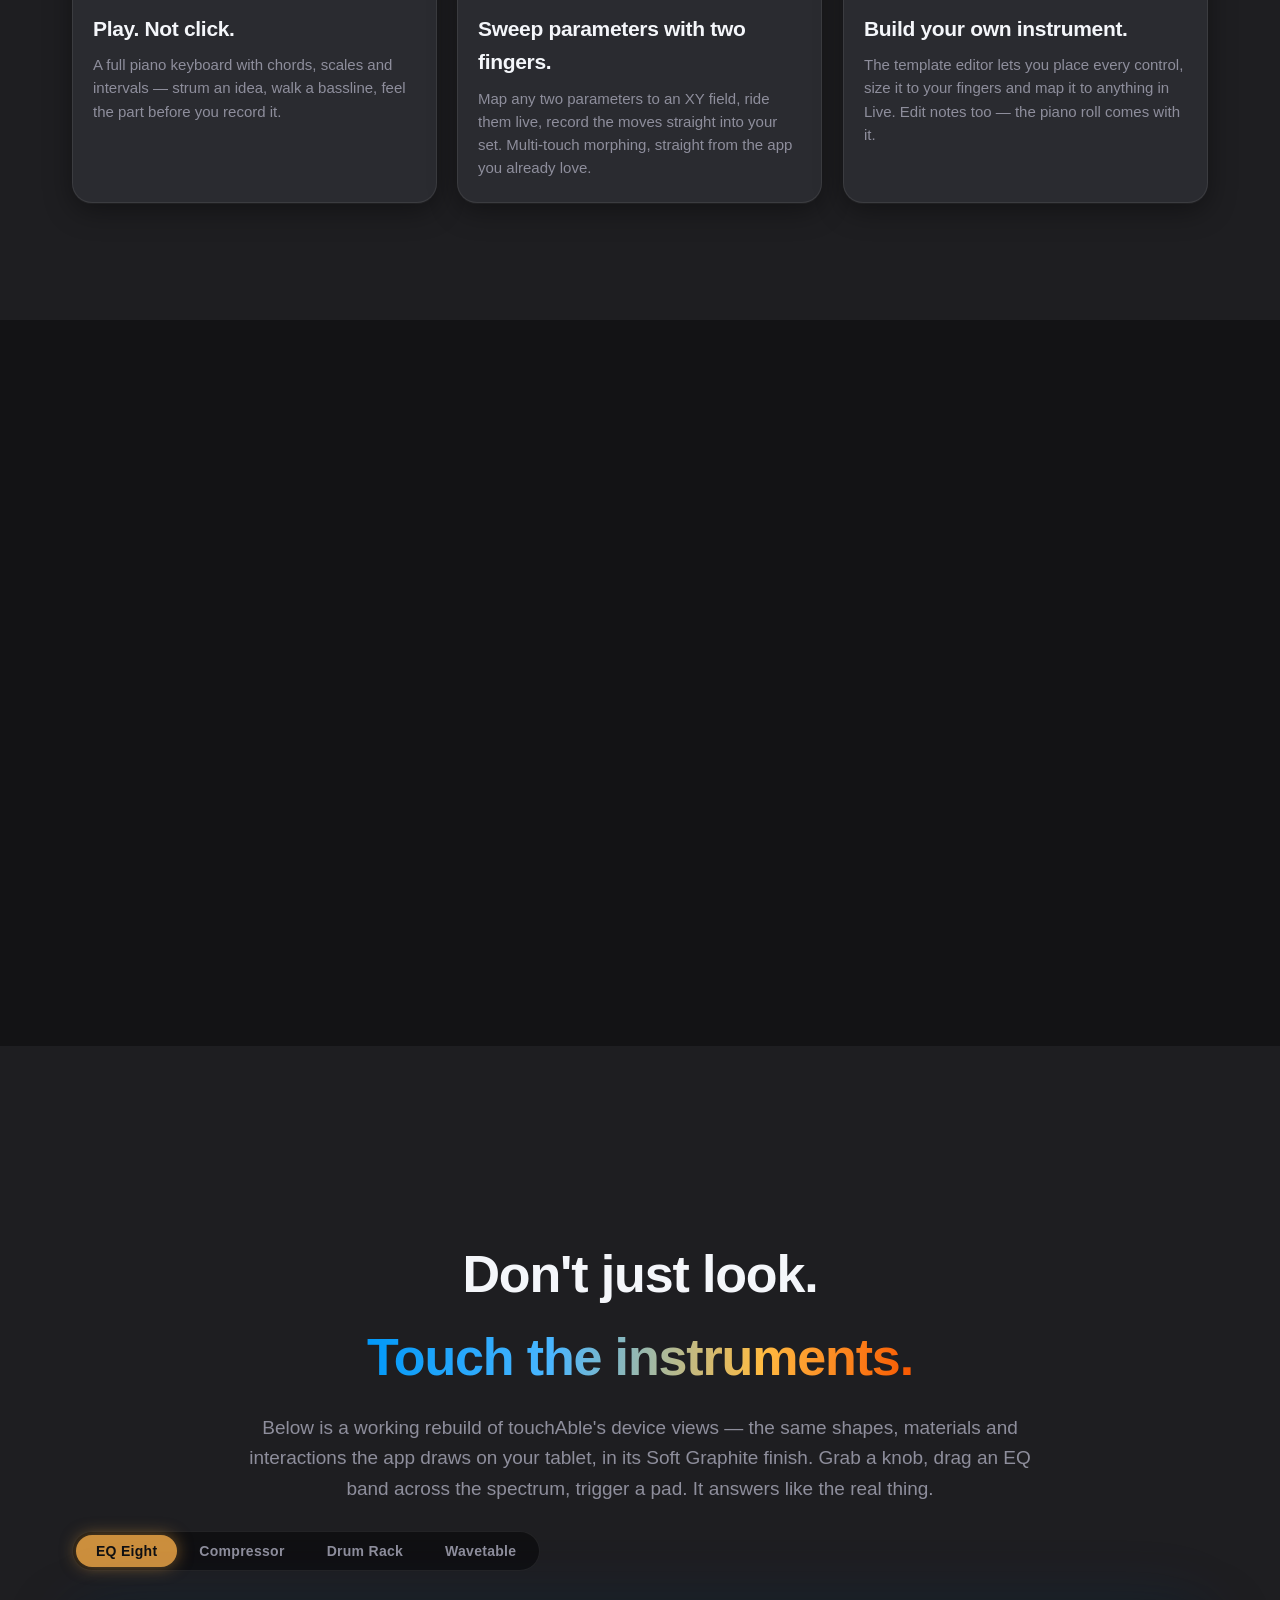
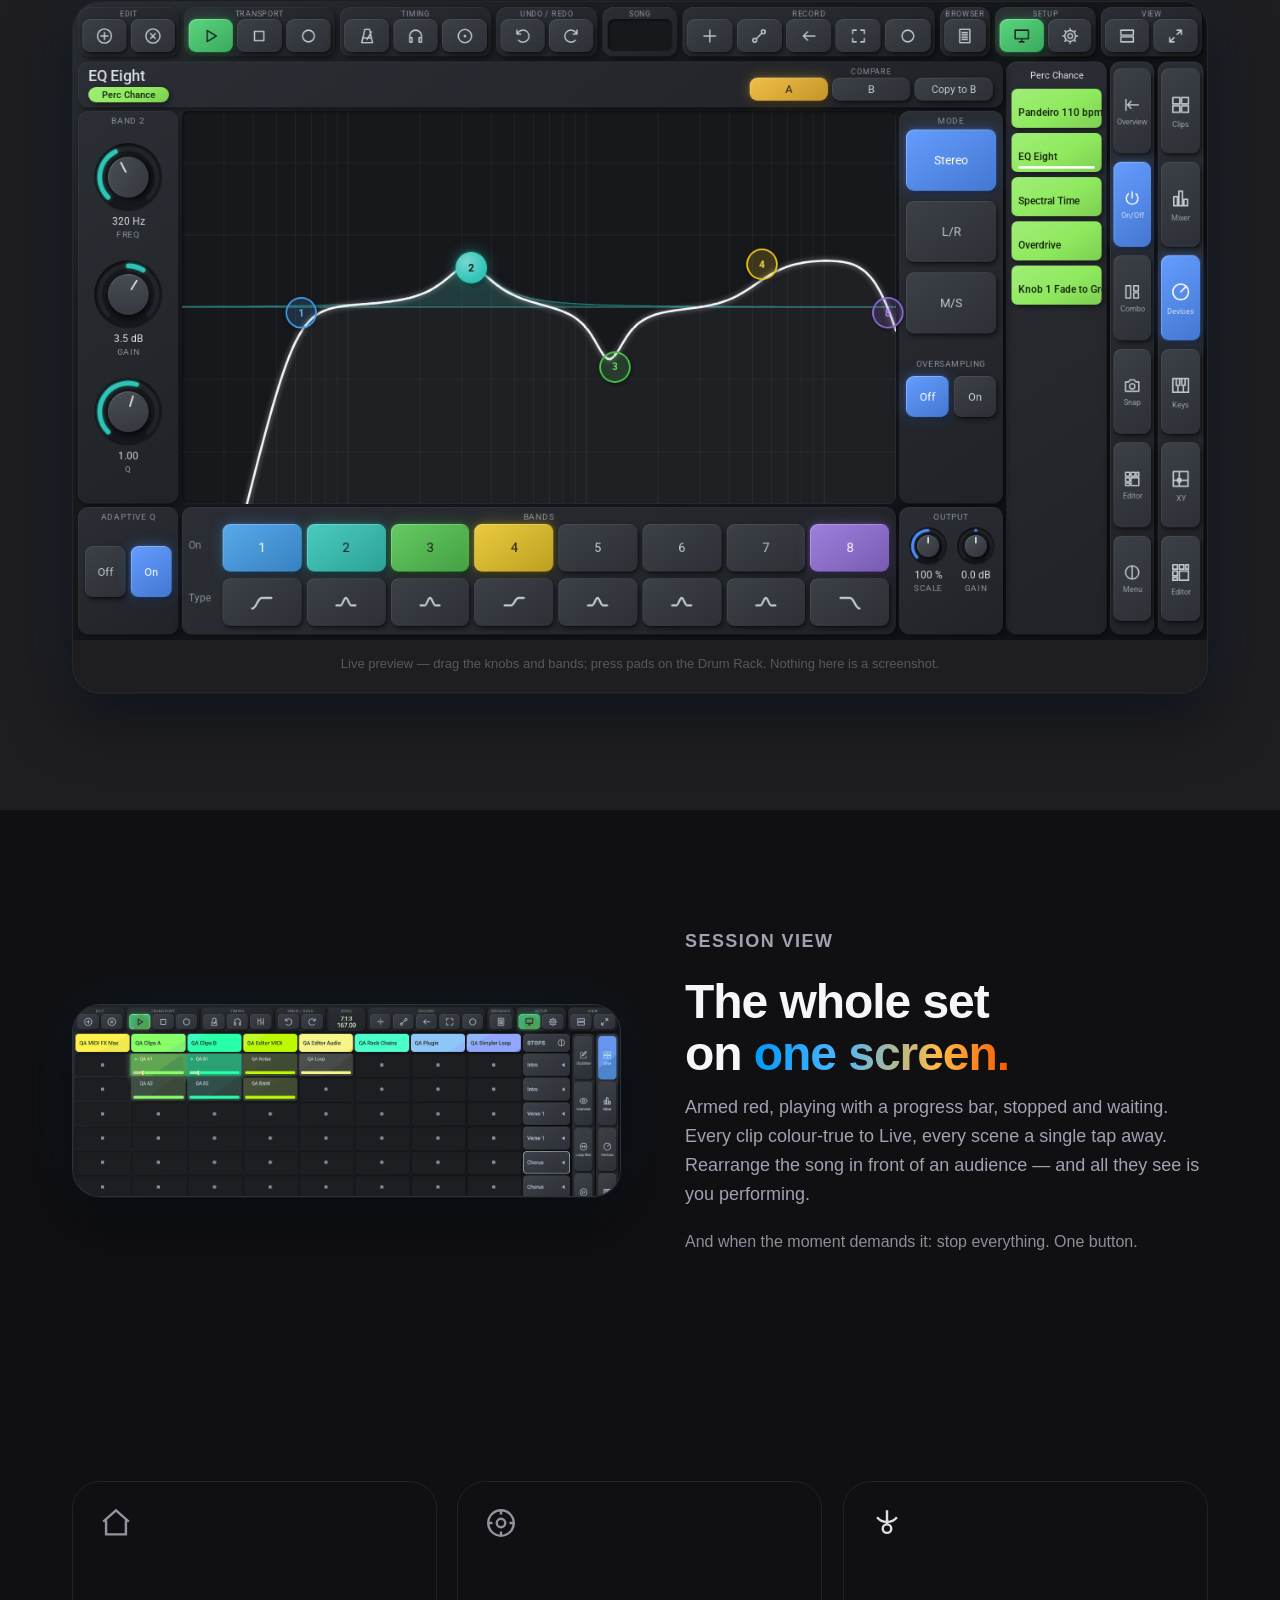
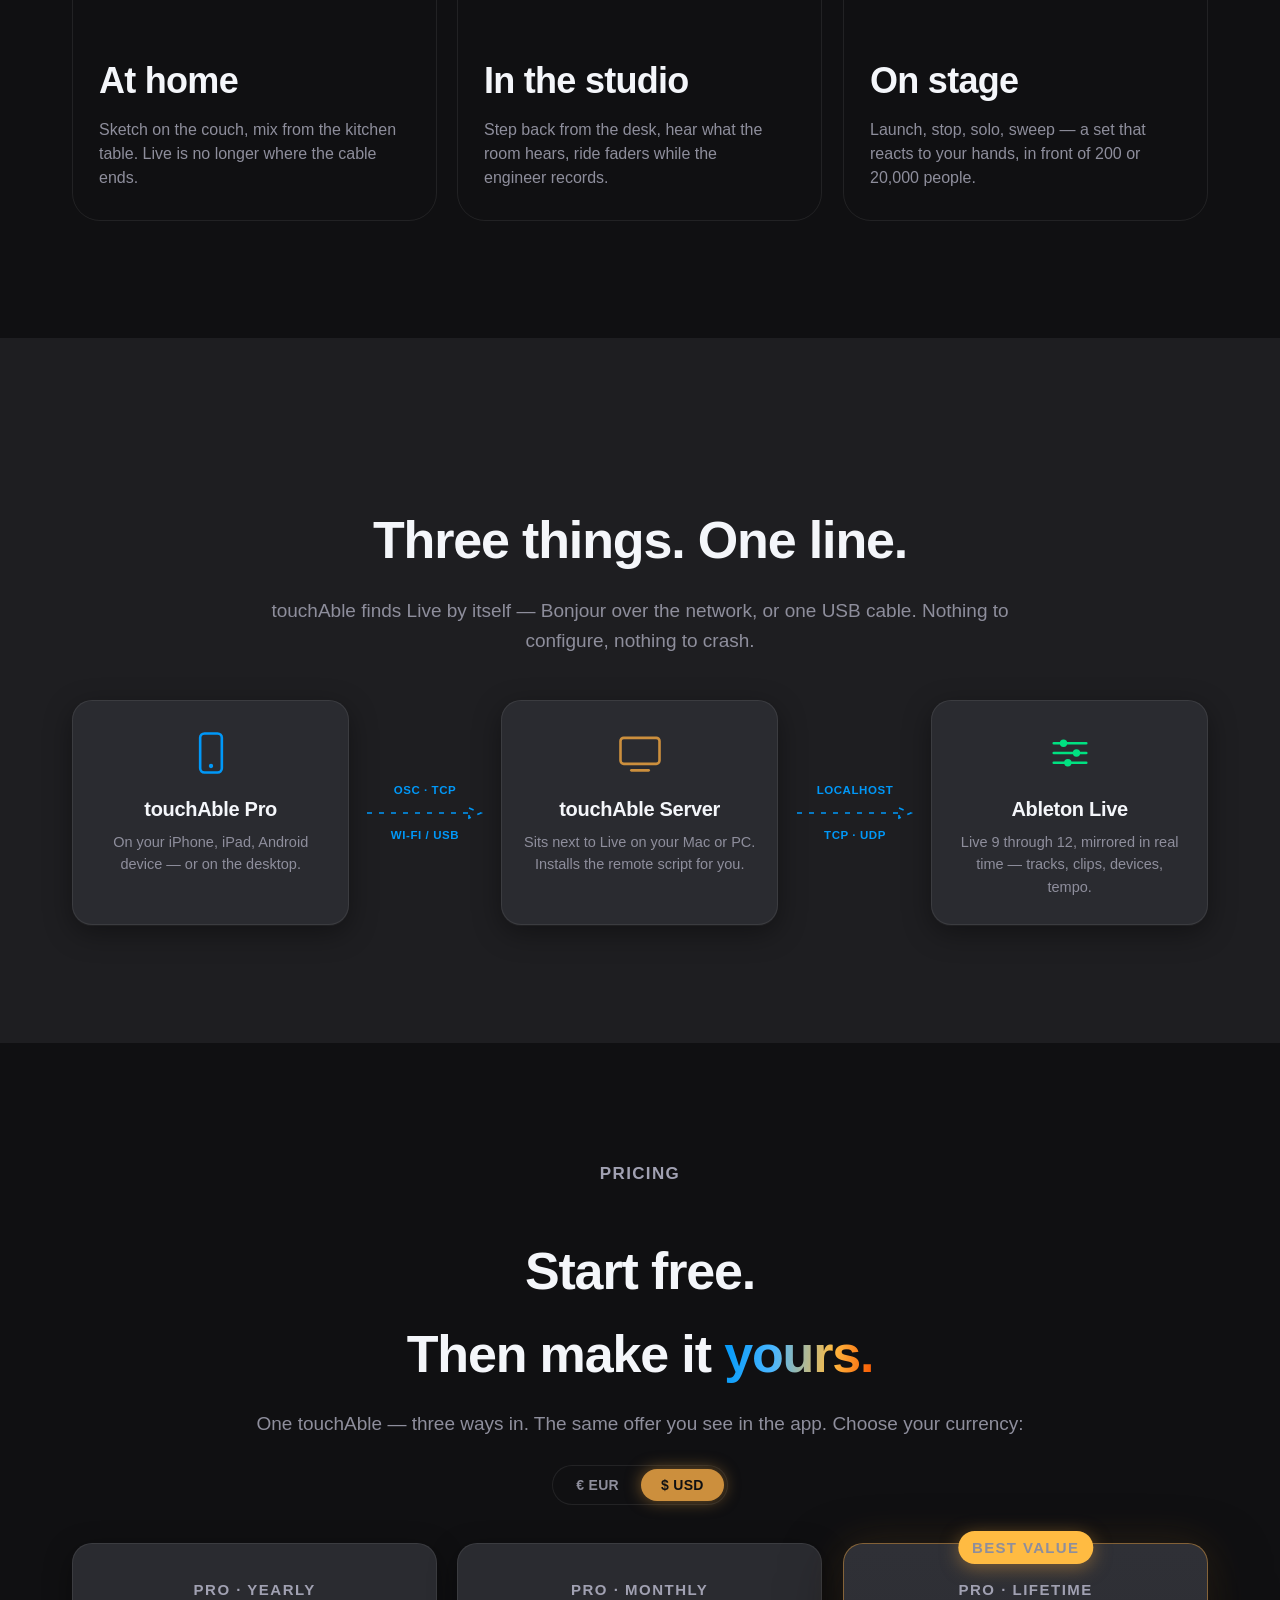
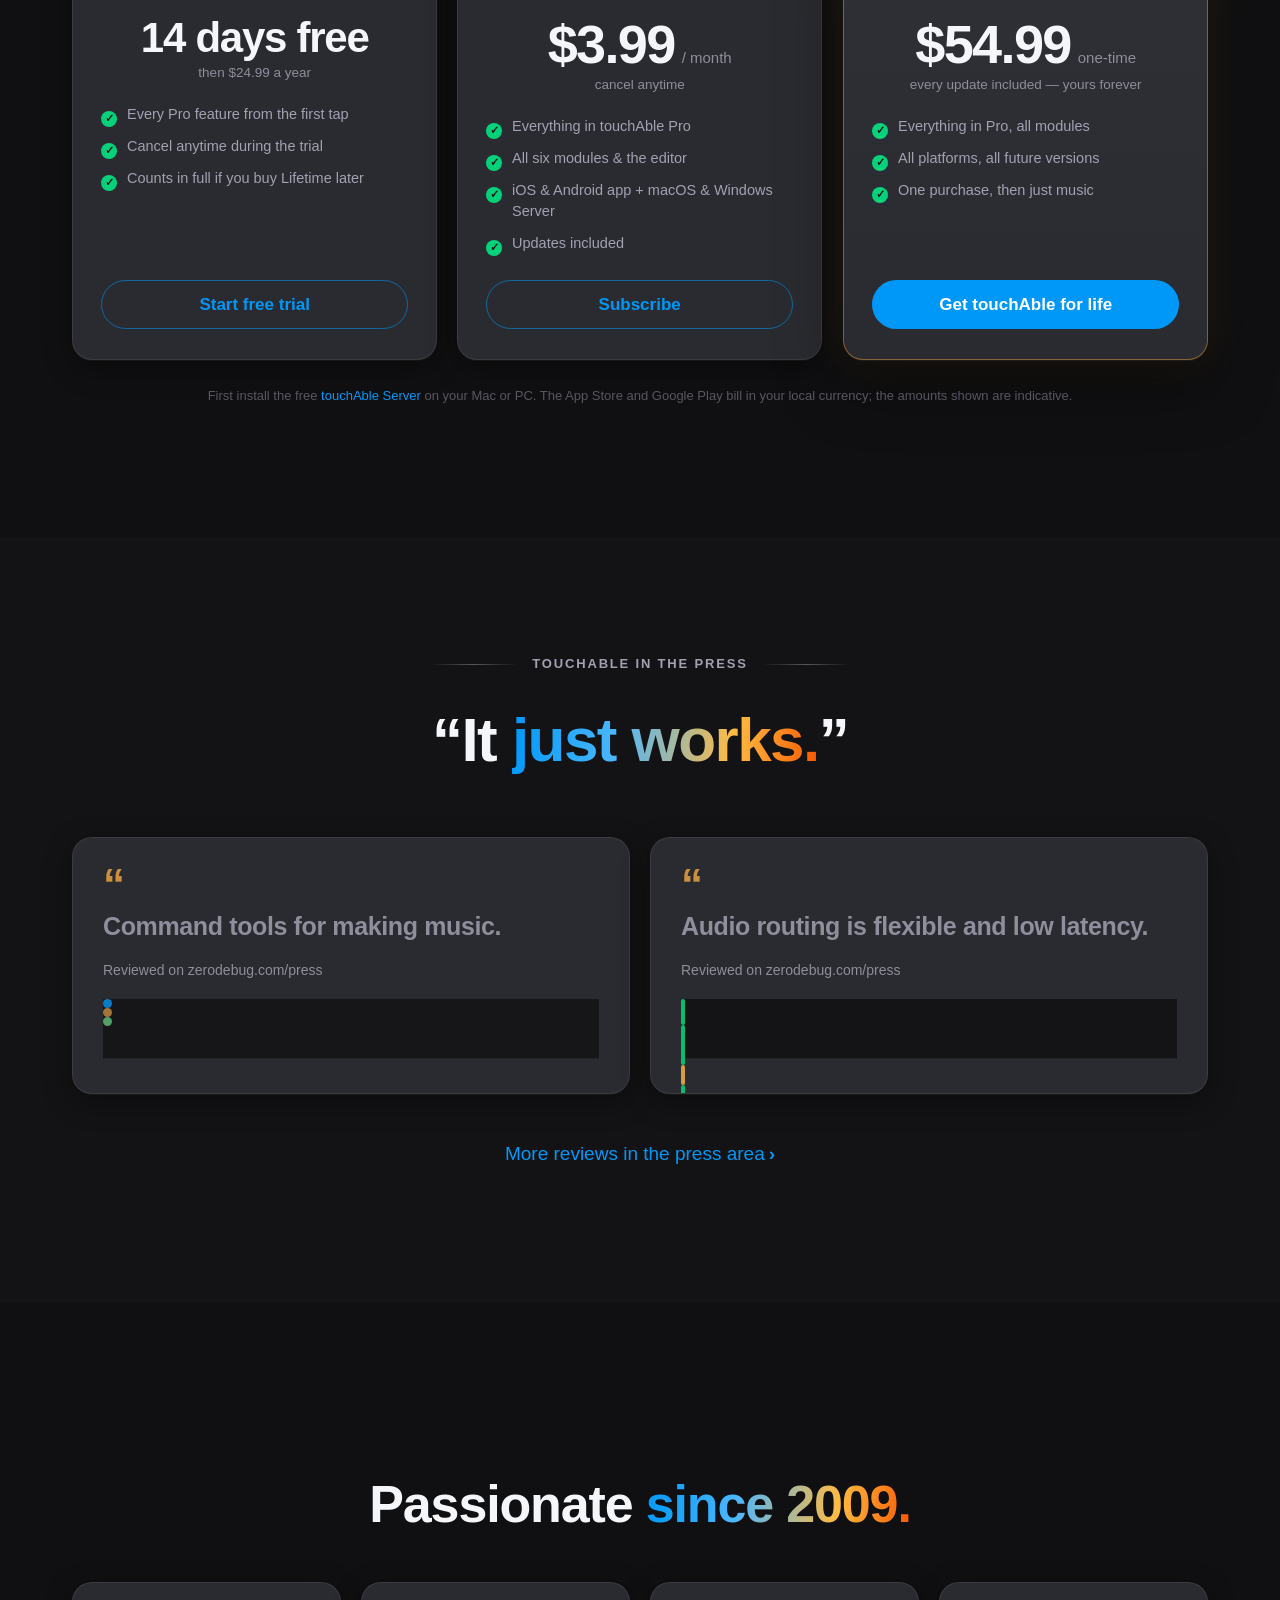
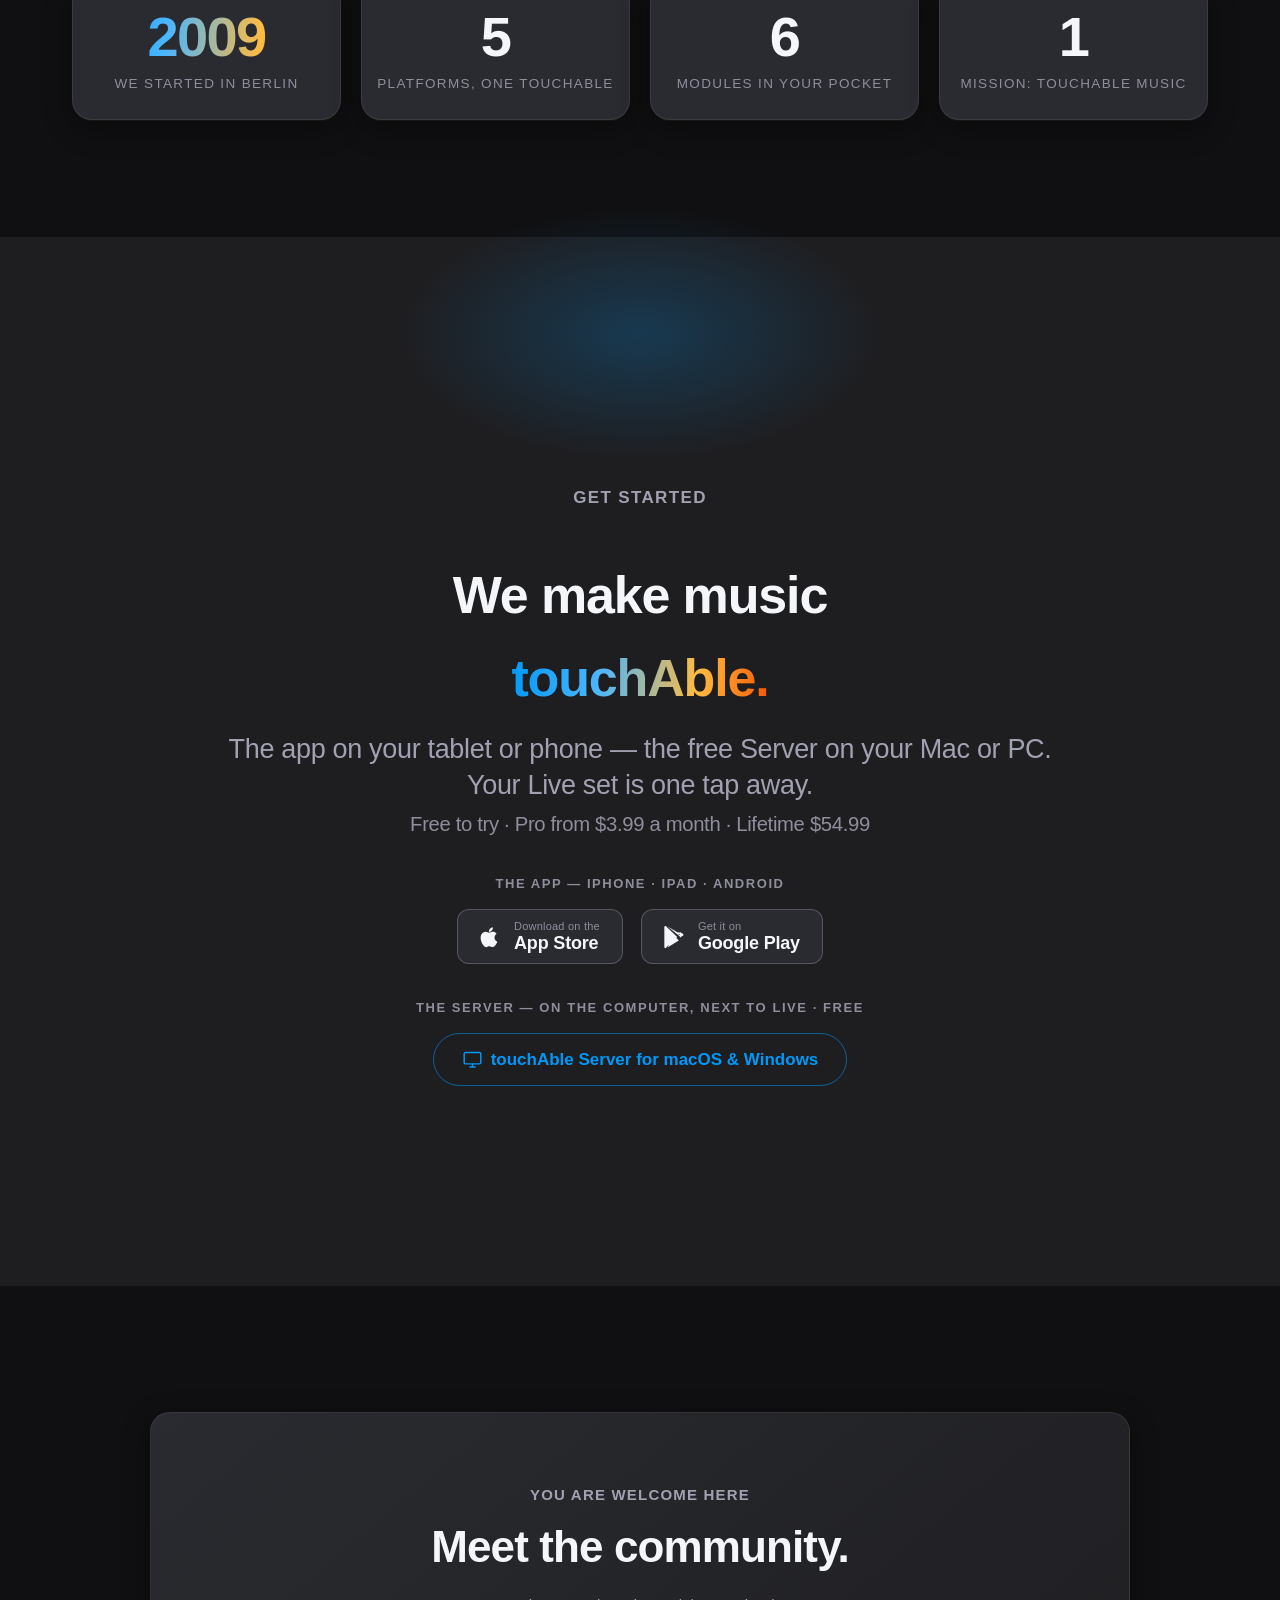
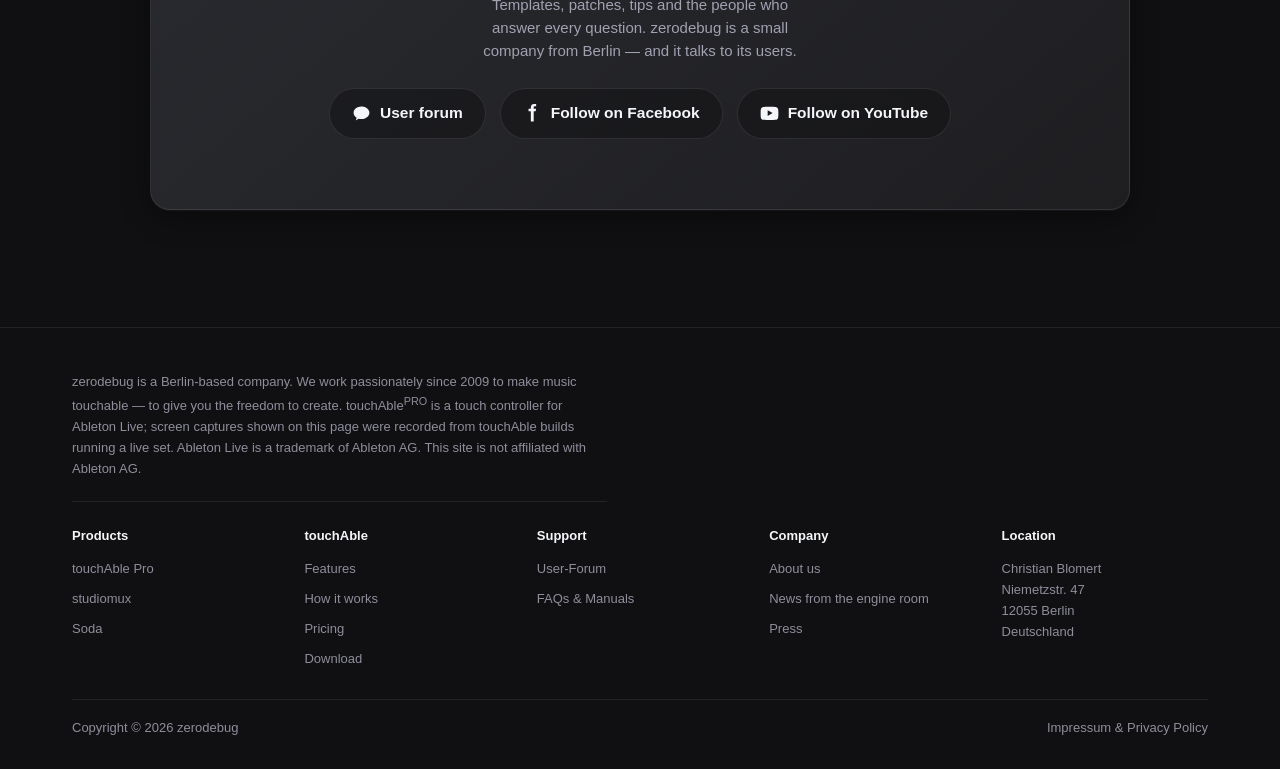
==== commit f2a7036d: "Hero becomes the live interactive mockup; honest Server downloads; bolder favicon - Hero: replace th" ====
--- a/index.html
+++ b/index.html
@@ -15,7 +15,6 @@
 <link rel="apple-touch-icon" href="assets/zerodebug-logo-favicon/apple-touch-icon.png" sizes="180x180">
 <script>document.documentElement.classList.add("js")</script>
 <link rel="stylesheet" href="css/zdb.css">
-<link rel="stylesheet" href="css/ta-ui.css">
 </head>
 <body>
 
@@ -71,226 +70,13 @@
     <figure class="device-stage reveal" style="--rd:.24s;margin:0">
       <div class="device">
         <div class="device-screen">
-        <div class="ta-app" id="ta-live" role="img" aria-label="Live model of touchAble on the iPad: the Session view with clips playing above, the mixer below — faders, meters and the transport running.">
-          <svg width="0" height="0" style="position:absolute" aria-hidden="true"><defs>
-            <symbol id="i-new" viewBox="0 0 24 24"><circle cx="12" cy="12" r="8"/><path d="M12 8v8M8 12h8"/></symbol>
-            <symbol id="i-del" viewBox="0 0 24 24"><circle cx="12" cy="12" r="8"/><path d="M9.2 9.2l5.6 5.6M14.8 9.2l-5.6 5.6"/></symbol>
-            <symbol id="i-play" viewBox="0 0 24 24"><path d="M9 6.8v10.4L18.4 12z"/></symbol>
-            <symbol id="i-stop" viewBox="0 0 24 24"><rect x="7.8" y="7.8" width="8.4" height="8.4"/></symbol>
-            <symbol id="i-rec" viewBox="0 0 24 24"><circle cx="12" cy="12" r="6.4"/></symbol>
-            <symbol id="i-metro" viewBox="0 0 24 24"><path d="M10 19h4M12 4.6l3.4 11.2H8.6zM10.2 12.5l3.6-1.4"/></symbol>
-            <symbol id="i-phones" viewBox="0 0 24 24"><path d="M5.6 14.4a6.4 6.4 0 0 1 12.8 0"/><rect x="4.1" y="13.6" width="3.1" height="5.2" rx="1.4"/><rect x="16.8" y="13.6" width="3.1" height="5.2" rx="1.4"/></symbol>
-            <symbol id="i-looptl" viewBox="0 0 24 24"><circle cx="12" cy="12" r="6.4" stroke-dasharray="2.4 2.2"/></symbol>
-            <symbol id="i-undo" viewBox="0 0 24 24"><path d="M8.6 15.4h7a3.4 3.4 0 0 0 0-6.8h-4"/><path d="M12.2 6l-3.4 2.8 3.4 2.8"/></symbol>
-            <symbol id="i-redo" viewBox="0 0 24 24"><path d="M15.4 15.4h-7a3.4 3.4 0 0 1 0-6.8h4"/><path d="M11.8 6l3.4 2.8-3.4 2.8"/></symbol>
-            <symbol id="i-plusr" viewBox="0 0 24 24"><path d="M12 6.6v10.8M6.6 12h10.8"/></symbol>
-            <symbol id="i-branch" viewBox="0 0 24 24"><circle cx="7.2" cy="6.6" r="1.7"/><circle cx="7.2" cy="17.4" r="1.7"/><circle cx="16.8" cy="10.6" r="1.7"/><path d="M7.2 8.3v7.4M8.8 9.6c2.2.9 4.4.9 6.4 0"/></symbol>
-            <symbol id="i-aleft" viewBox="0 0 24 24"><path d="M17 12H7.4M11.4 7.6 7 12l4.4 4.4"/></symbol>
-            <symbol id="i-frame" viewBox="0 0 24 24"><path d="M8.4 5.8H5.8v2.6M15.6 5.8h2.6v2.6M8.4 18.2H5.8v-2.6M15.6 18.2h2.6v-2.6"/></symbol>
-            <symbol id="i-circle" viewBox="0 0 24 24"><circle cx="12" cy="12" r="5.8"/></symbol>
-            <symbol id="i-list" viewBox="0 0 24 24"><rect x="6.8" y="4.8" width="10.4" height="14.4" rx="1.4"/><path d="M9.4 9h5.2M9.4 12h5.2M9.4 15h5.2"/></symbol>
-            <symbol id="i-monitor" viewBox="0 0 24 24"><rect x="5.2" y="6.8" width="13.6" height="9" rx="1.4"/><path d="M12 15.8v2.6"/></symbol>
-            <symbol id="i-gear" viewBox="0 0 24 24"><circle cx="12" cy="12" r="3.1"/><path d="M12 5.4v2M12 16.6v2M5.4 12h2M16.6 12h2M7.3 7.3l1.4 1.4M15.3 15.3l1.4 1.4M16.7 7.3l-1.4 1.4M8.7 15.3l-1.4 1.4"/></symbol>
-            <symbol id="i-split" viewBox="0 0 24 24"><rect x="5.6" y="5.6" width="12.8" height="12.8" rx="1.6"/><path d="M5.6 13.4h12.8"/><path d="M6.4 14.2h11.2v3.4a.8.8 0 0 1-.8.8H7.2a.8.8 0 0 1-.8-.8z" fill="currentColor" stroke="none" opacity=".55"/></symbol>
-            <symbol id="i-expand" viewBox="0 0 24 24"><path d="M14.4 5.6H19v4.6M9.6 18.4H5v-4.6M19 5.6l-5.4 5.4M5 18.4l5.4-5.4"/></symbol>
-            <symbol id="i-clipedit" viewBox="0 0 24 24"><rect x="5.4" y="5.4" width="13.2" height="13.2" rx="2"/><path d="M9.6 14.4l5-5 1.6 1.6-5 5H9.6z"/></symbol>
-            <symbol id="i-eye" viewBox="0 0 24 24"><path d="M4.8 12S7.5 7.6 12 7.6 19.2 12 19.2 12s-2.7 4.4-7.2 4.4S4.8 12 4.8 12z"/><circle cx="12" cy="12" r="1.9"/></symbol>
-            <symbol id="i-loopsize" viewBox="0 0 24 24"><circle cx="12" cy="12" r="6.6"/><path d="M8 12h8M10.2 9.8 8 12l2.2 2.2M13.8 9.8 16 12l-2.2 2.2"/></symbol>
-            <symbol id="i-loopjump" viewBox="0 0 24 24"><circle cx="12" cy="12" r="6.6"/><path d="M8.6 9.2l2.6 2.8-2.6 2.8M13 9.2l2.6 2.8-2.6 2.8"/></symbol>
-            <symbol id="i-lettera" viewBox="0 0 24 24"><path d="M7.6 17 12 7l4.4 10M9.2 13.6h5.6"/></symbol>
-            <symbol id="i-power" viewBox="0 0 24 24"><path d="M12 5.6v6.2"/><path d="M8.2 8a5.6 5.6 0 1 0 7.6 0"/></symbol>
-            <symbol id="i-power2" viewBox="0 0 24 24"><path d="M12 5.6v6.2"/><path d="M8.2 8a5.6 5.6 0 1 0 7.6 0"/></symbol>
-            <symbol id="i-stdot" viewBox="0 0 24 24"><circle cx="12" cy="12" r="6.8"/><path d="M12 5.2v13.6"/></symbol>
-            <symbol id="i-tril" viewBox="0 0 24 24"><path d="M15 5.8 8.4 12l6.6 6.2z" fill="currentColor" stroke="none"/></symbol>
-            <symbol id="i-grid4" viewBox="0 0 24 24"><rect x="5.8" y="5.8" width="5.2" height="5.2" rx="1"/><rect x="13" y="5.8" width="5.2" height="5.2" rx="1"/><rect x="5.8" y="13" width="5.2" height="5.2" rx="1"/><rect x="13" y="13" width="5.2" height="5.2" rx="1"/></symbol>
-            <symbol id="i-bars" viewBox="0 0 24 24"><path d="M7.4 18.2V8.6M12 18.2v-5.4M16.6 18.2V5.8"/></symbol>
-            <symbol id="i-dial" viewBox="0 0 24 24"><path d="M6 16.4a7.4 7.4 0 1 1 12 0"/><path d="M12 12.6 14.6 9"/></symbol>
-            <symbol id="i-keys" viewBox="0 0 24 24"><rect x="5" y="6.6" width="14" height="10.8" rx="1.4"/><path d="M8.6 6.6v6.8M12 6.6v6.8M15.4 6.6v6.8M5 13.4h14"/></symbol>
-            <symbol id="i-xy" viewBox="0 0 24 24"><rect x="5.6" y="5.6" width="12.8" height="12.8" rx="1.6"/><circle cx="10" cy="10" r="1.5" fill="currentColor" stroke="none"/><circle cx="14.6" cy="14.8" r="1.5" fill="currentColor" stroke="none"/></symbol>
-            <symbol id="i-film" viewBox="0 0 24 24"><rect x="5.2" y="6.8" width="13.6" height="10.4" rx="1.4"/><path d="M8.6 6.8v10.4M15.4 6.8v10.4"/></symbol>
-            <symbol id="i-multi" viewBox="0 0 24 24"><rect x="6.4" y="5.2" width="4.6" height="13.6" rx="1.2"/><rect x="13" y="9.4" width="4.6" height="9.4" rx="1.2"/></symbol>
-            <symbol id="i-snap" viewBox="0 0 24 24"><path d="M8.4 8.4l7.2 7.2M15.6 8.4l-7.2 7.2"/></symbol>
-            <symbol id="i-cross" viewBox="0 0 24 24"><path d="M6.6 17.4 12 12M17.4 6.6 12 12M17.4 17.4 12 12M6.6 6.6 12 12"/></symbol>
-            <symbol id="i-tracks" viewBox="0 0 24 24"><path d="M5.4 7.4h13.2M5.4 12h13.2M5.4 16.6h13.2"/></symbol>
-          </defs></svg>
-
-          <!-- top bar · topbar.base #1b1b1c · layout.topbar.height 65 pt -->
-          <div class="ta-top">
-            <div class="ta-tcard"><span class="ta-tlabel">EDIT</span><span class="ta-trow"><span class="ta-tbtn"><svg class="di"><use href="#i-new"/></svg></span><span class="ta-tbtn"><svg class="di"><use href="#i-del"/></svg></span></span></div>
-            <div class="ta-tcard"><span class="ta-tlabel">TRANSPORT</span><span class="ta-trow"><span class="ta-tbtn"><svg class="di"><use href="#i-play"/></svg></span><span class="ta-tbtn"><svg class="di"><use href="#i-stop"/></svg></span><span class="ta-tbtn"><svg class="di"><use href="#i-rec"/></svg></span></span></div>
-            <div class="ta-tcard"><span class="ta-tlabel">TIMING</span><span class="ta-trow"><span class="ta-tbtn"><svg class="di"><use href="#i-metro"/></svg></span><span class="ta-tbtn"><svg class="di"><use href="#i-phones"/></svg></span><span class="ta-tbtn"><svg class="di"><use href="#i-looptl"/></svg></span></span></div>
-            <div class="ta-tcard"><span class="ta-tlabel">UNDO / REDO</span><span class="ta-trow"><span class="ta-tbtn"><svg class="di"><use href="#i-undo"/></svg></span><span class="ta-tbtn"><svg class="di"><use href="#i-redo"/></svg></span></span></div>
-            <div class="ta-tcard ta-tsong"><span class="ta-tlabel">SONG</span><div class="ta-songpos" id="ta-pos">0.0.0</div><div class="ta-tempo">165.00</div></div>
-            <div class="ta-tcard"><span class="ta-tlabel">RECORD</span><span class="ta-trow"><span class="ta-tbtn"><svg class="di"><use href="#i-plusr"/></svg></span><span class="ta-tbtn"><svg class="di"><use href="#i-branch"/></svg></span><span class="ta-tbtn"><svg class="di"><use href="#i-aleft"/></svg></span><span class="ta-tbtn"><svg class="di"><use href="#i-frame"/></svg></span><span class="ta-tbtn"><svg class="di"><use href="#i-circle"/></svg></span></span></div>
-            <div class="ta-tcard"><span class="ta-tlabel">BROWSER</span><span class="ta-trow"><span class="ta-tbtn"><svg class="di"><use href="#i-list"/></svg></span></span></div>
-            <div class="ta-tcard"><span class="ta-tlabel">SETUP</span><span class="ta-trow"><span class="ta-tbtn"><svg class="di"><use href="#i-monitor"/></svg></span><span class="ta-tbtn"><svg class="di"><use href="#i-gear"/></svg></span></span></div>
-            <div class="ta-tcard"><span class="ta-tlabel">VIEW</span><span class="ta-trow"><span class="ta-tbtn"><svg class="di"><use href="#i-split"/></svg></span><span class="ta-tbtn"><svg class="di"><use href="#i-expand"/></svg></span></span></div>
-          </div>
-          <div class="ta-main">
-            <section class="ta-pane ta-pane-clips">
-              <div class="ta-grid">
-                <div class="ta-col" data-col="0" style="--trk:#4363b0;--bar:#5b84e6">
-                  <div class="ta-thead">Drum Rack</div>
-                  <div class="ta-slot ta-stopped" data-row="0"><span class="ta-nameplate">Beat Intro</span><span class="ta-pbar"><i class="ta-played"></i></span></div>
-                  <div class="ta-slot ta-playing" style="--p:20%" data-row="1"><span class="ta-playtri"></span><span class="ta-nameplate">Beat A</span><span class="ta-pbar"><i class="ta-played"></i></span></div>
-                  <div class="ta-slot ta-stopped" data-row="2"><span class="ta-nameplate">Beat B</span><span class="ta-pbar"><i class="ta-played"></i></span></div>
-                  <div class="ta-slot ta-stopped" data-row="3"><span class="ta-nameplate">Fill</span><span class="ta-pbar"><i class="ta-played"></i></span></div>
-                  <div class="ta-slot ta-stopped" data-row="4"><span class="ta-nameplate">Chop</span><span class="ta-pbar"><i class="ta-played"></i></span></div>
-                </div>
-                <div class="ta-col" data-col="1" style="--trk:#92ea62;--bar:#8fea5e">
-                  <div class="ta-thead ta-hdark">Perc Chance</div>
-                  <div class="ta-slot ta-stopped" data-row="0"><span class="ta-nameplate">Shaker</span><span class="ta-pbar"><i class="ta-played"></i></span></div>
-                  <div class="ta-slot ta-playing" style="--p:24%" data-row="1"><span class="ta-playtri"></span><span class="ta-nameplate">Perc A</span><span class="ta-pbar"><i class="ta-played"></i></span></div>
-                  <div class="ta-slot ta-stopped" data-row="2"><span class="ta-nameplate">Perc B</span><span class="ta-pbar"><i class="ta-played"></i></span></div>
-                  <div class="ta-slot ta-stopped" data-row="3"><span class="ta-nameplate">Perc Break</span><span class="ta-pbar"><i class="ta-played"></i></span></div>
-                  <div class="ta-slot ta-stopped" data-row="4"><span class="ta-nameplate">Perc Chop</span><span class="ta-pbar"><i class="ta-played"></i></span></div>
-                </div>
-                <div class="ta-col" data-col="2" style="--trk:#52a84e;--bar:#5ecf57">
-                  <div class="ta-thead">Perc Hits</div>
-                  <div class="ta-slot ta-empty"><span class="ta-stopsq"></span></div>
-                  <div class="ta-slot ta-playing" style="--p:18%" data-row="1"><span class="ta-playtri"></span><span class="ta-nameplate">Hits A</span><span class="ta-pbar"><i class="ta-played"></i></span></div>
-                  <div class="ta-slot ta-empty"><span class="ta-stopsq"></span></div>
-                  <div class="ta-slot ta-empty"><span class="ta-stopsq"></span></div>
-                  <div class="ta-slot ta-empty"><span class="ta-stopsq"></span></div>
-                </div>
-                <div class="ta-col" data-col="3" style="--trk:#805698;--bar:#cd8ff5">
-                  <div class="ta-thead">Clap Loop</div>
-                  <div class="ta-slot ta-empty"><span class="ta-stopsq"></span></div>
-                  <div class="ta-slot ta-playing" style="--p:30%" data-row="1"><span class="ta-playtri"></span><span class="ta-nameplate">Clap A</span><span class="ta-pbar"><i class="ta-played"></i></span></div>
-                  <div class="ta-slot ta-stopped" data-row="2"><span class="ta-nameplate">Clap B</span><span class="ta-pbar"><i class="ta-played"></i></span></div>
-                  <div class="ta-slot ta-stopped" data-row="3"><span class="ta-nameplate">Clap Break</span><span class="ta-pbar"><i class="ta-played"></i></span></div>
-                  <div class="ta-slot ta-stopped" data-row="4"><span class="ta-nameplate">Clap Chop</span><span class="ta-pbar"><i class="ta-played"></i></span></div>
-                </div>
-                <div class="ta-col" data-col="4" style="--trk:#805698;--bar:#cd8ff5">
-                  <div class="ta-thead">Hihat Loop</div>
-                  <div class="ta-slot ta-empty"><span class="ta-stopsq"></span></div>
-                  <div class="ta-slot ta-empty"><span class="ta-stopsq"></span></div>
-                  <div class="ta-slot ta-empty"><span class="ta-stopsq"></span></div>
-                  <div class="ta-slot ta-stopped" data-row="3"><span class="ta-nameplate">Hats Break</span><span class="ta-pbar"><i class="ta-played"></i></span></div>
-                  <div class="ta-slot ta-stopped" data-row="4"><span class="ta-nameplate">Hats Chop</span><span class="ta-pbar"><i class="ta-played"></i></span></div>
-                </div>
-                <div class="ta-col" data-col="5" style="--trk:#805698;--bar:#cd8ff5">
-                  <div class="ta-thead">Break Loop</div>
-                  <div class="ta-slot ta-empty"><span class="ta-stopsq"></span></div>
-                  <div class="ta-slot ta-empty"><span class="ta-stopsq"></span></div>
-                  <div class="ta-slot ta-empty"><span class="ta-stopsq"></span></div>
-                  <div class="ta-slot ta-stopped" data-row="3"><span class="ta-nameplate">Breaks 1</span><span class="ta-pbar"><i class="ta-played"></i></span></div>
-                  <div class="ta-slot ta-stopped" data-row="4"><span class="ta-nameplate">Breaks 2</span><span class="ta-pbar"><i class="ta-played"></i></span></div>
-                </div>
-                <div class="ta-col" data-col="6" style="--trk:#ba7924;--bar:#ffbc3c">
-                  <div class="ta-thead">Vocals</div>
-                  <div class="ta-slot ta-empty"><span class="ta-recdot"></span></div>
-                  <div class="ta-slot ta-empty"><span class="ta-recdot"></span></div>
-                  <div class="ta-slot ta-empty"><span class="ta-recdot"></span></div>
-                  <div class="ta-slot ta-empty"><span class="ta-recdot"></span></div>
-                  <div class="ta-slot ta-empty"><span class="ta-recdot"></span></div>
-                </div>
-                <div class="ta-col" data-col="7" style="--trk:#ba7924;--bar:#ffbc3c">
-                  <div class="ta-thead">Lead</div>
-                  <div class="ta-slot ta-stopped" data-row="0"><span class="ta-nameplate">Lead Pad</span><span class="ta-pbar"><i class="ta-played"></i></span></div>
-                  <div class="ta-slot ta-playing" style="--p:14%" data-row="1"><span class="ta-playtri"></span><span class="ta-nameplate">Lead A</span><span class="ta-pbar"><i class="ta-played"></i></span></div>
-                  <div class="ta-slot ta-stopped" data-row="2"><span class="ta-nameplate">Lead B</span><span class="ta-pbar"><i class="ta-played"></i></span></div>
-                  <div class="ta-slot ta-empty"></div>
-                  <div class="ta-slot ta-empty"></div>
-                </div>
-              </div>
-              <aside class="ta-scenes">
-                <div class="ta-scenestop"><span>STOPS</span><svg class="di"><use href="#i-stdot"/></svg></div>
-                <div class="ta-scene" data-scene="0"><span>Intro</span><svg class="di ta-launch"><use href="#i-tril"/></svg></div>
-                <div class="ta-scene ta-scene-on" data-scene="1"><span>Verse A</span><svg class="di ta-launch"><use href="#i-tril"/></svg></div>
-                <div class="ta-scene" data-scene="2"><span>Verse B</span><svg class="di ta-launch"><use href="#i-tril"/></svg></div>
-                <div class="ta-scene" data-scene="3"><span>Breakdown</span><svg class="di ta-launch"><use href="#i-tril"/></svg></div>
-                <div class="ta-scene" data-scene="4"><span>Chopped Break</span><svg class="di ta-launch"><use href="#i-tril"/></svg></div>
-              </aside>
-              <aside class="ta-rail ta-rail-a">
-                <div class="ta-rbtn"><svg class="di"><use href="#i-clipedit"/></svg><span>ClipEditor</span></div>
-                <div class="ta-rbtn"><svg class="di"><use href="#i-eye"/></svg><span>Overview</span></div>
-                <div class="ta-rbtn"><svg class="di"><use href="#i-loopsize"/></svg><span>Loop Size</span></div>
-                <div class="ta-rbtn"><svg class="di"><use href="#i-loopjump"/></svg><span>Loop Jump</span></div>
-                <div class="ta-rbtn"><svg class="di"><use href="#i-lettera"/></svg><span>Toggles</span></div>
-                <div class="ta-rbtn"><svg class="di"><use href="#i-power"/></svg><span>Menu</span></div>
-              </aside>
-              <aside class="ta-rail ta-rail-b">
-                <div class="ta-rbtn ta-ron-y"><svg class="di"><use href="#i-grid4"/></svg><span>Clips</span></div>
-                <div class="ta-rbtn"><svg class="di"><use href="#i-bars"/></svg><span>Mixer</span></div>
-                <div class="ta-rbtn"><svg class="di"><use href="#i-dial"/></svg><span>Devices</span></div>
-                <div class="ta-rbtn"><svg class="di"><use href="#i-keys"/></svg><span>Keys</span></div>
-                <div class="ta-rbtn"><svg class="di"><use href="#i-xy"/></svg><span>XY</span></div>
-                <div class="ta-rbtn"><svg class="di"><use href="#i-film"/></svg><span>Editor</span></div>
-              </aside>
-            </section>
-            <section class="ta-pane ta-pane-mixer">
-              <div class="ta-strips">
-                <div class="ta-strip" data-strip="0" style="--trk:#4363b0;--v:0.442;--m0:.48">
-                  <div class="ta-sname">Drum Rack</div>
-                  <div class="ta-sbody"><div class="ta-sfader"><div class="ta-sgroove"><i class="ta-sfill"></i></div><div class="ta-scap"><span class="ta-sgrip"></span></div></div><div class="ta-smeter"><span><i class="ta-slit"></i></span><span><i class="ta-slit"></i></span></div></div>
-                  <div class="ta-db">−2.8<span>dB</span></div>
-                </div>
-                <div class="ta-strip" data-strip="1" style="--trk:#92ea62;--v:0.475;--m0:.44">
-                  <div class="ta-sname">Perc Chance</div>
-                  <div class="ta-sbody"><div class="ta-sfader"><div class="ta-sgroove"><i class="ta-sfill"></i></div><div class="ta-scap"><span class="ta-sgrip"></span></div></div><div class="ta-smeter"><span><i class="ta-slit"></i></span><span><i class="ta-slit"></i></span></div></div>
-                  <div class="ta-db">−1.2<span>dB</span></div>
-                </div>
-                <div class="ta-strip" data-strip="2" style="--trk:#52a84e;--v:0.375">
-                  <div class="ta-sname">Perc Hits</div>
-                  <div class="ta-sbody"><div class="ta-sfader"><div class="ta-sgroove"><i class="ta-sfill"></i></div><div class="ta-scap"><span class="ta-sgrip"></span></div></div><div class="ta-smeter"><span><i class="ta-slit"></i></span><span><i class="ta-slit"></i></span></div></div>
-                  <div class="ta-db">−6.0<span>dB</span></div>
-                </div>
-                <div class="ta-strip" data-strip="3" style="--trk:#805698;--v:0.417;--m0:.42">
-                  <div class="ta-sname">Clap Loop</div>
-                  <div class="ta-sbody"><div class="ta-sfader"><div class="ta-sgroove"><i class="ta-sfill"></i></div><div class="ta-scap"><span class="ta-sgrip"></span></div></div><div class="ta-smeter"><span><i class="ta-slit"></i></span><span><i class="ta-slit"></i></span></div></div>
-                  <div class="ta-db">−4.0<span>dB</span></div>
-                </div>
-                <div class="ta-strip" data-strip="4" style="--trk:#805698;--v:0.342">
-                  <div class="ta-sname">Hihat Loop</div>
-                  <div class="ta-sbody"><div class="ta-sfader"><div class="ta-sgroove"><i class="ta-sfill"></i></div><div class="ta-scap"><span class="ta-sgrip"></span></div></div><div class="ta-smeter"><span><i class="ta-slit"></i></span><span><i class="ta-slit"></i></span></div></div>
-                  <div class="ta-db">−7.6<span>dB</span></div>
-                </div>
-                <div class="ta-strip" data-strip="5" style="--trk:#805698;--v:0.392">
-                  <div class="ta-sname">Break Loop</div>
-                  <div class="ta-sbody"><div class="ta-sfader"><div class="ta-sgroove"><i class="ta-sfill"></i></div><div class="ta-scap"><span class="ta-sgrip"></span></div></div><div class="ta-smeter"><span><i class="ta-slit"></i></span><span><i class="ta-slit"></i></span></div></div>
-                  <div class="ta-db">−5.2<span>dB</span></div>
-                </div>
-                <div class="ta-strip" data-strip="6" style="--trk:#ba7924;--v:0.5">
-                  <div class="ta-sname">Vocals</div>
-                  <div class="ta-sbody"><div class="ta-sfader"><div class="ta-sgroove"><i class="ta-sfill"></i></div><div class="ta-scap"><span class="ta-sgrip"></span></div></div><div class="ta-smeter"><span><i class="ta-slit"></i></span><span><i class="ta-slit"></i></span></div></div>
-                  <div class="ta-db">+0.0<span>dB</span></div>
-                </div>
-                <div class="ta-strip" data-strip="7" style="--trk:#ba7924;--v:0.458;--m0:.36">
-                  <div class="ta-sname">Lead</div>
-                  <div class="ta-sbody"><div class="ta-sfader"><div class="ta-sgroove"><i class="ta-sfill"></i></div><div class="ta-scap"><span class="ta-sgrip"></span></div></div><div class="ta-smeter"><span><i class="ta-slit"></i></span><span><i class="ta-slit"></i></span></div></div>
-                  <div class="ta-db">−2.0<span>dB</span></div>
-                </div>
-              </div>
-              <aside class="ta-show">
-                <div class="ta-showlabel">Show</div>
-                <div class="ta-showcard ta-on">Volume</div>
-                <div class="ta-showcard">Panning</div>
-                <div class="ta-showcard">Toggles</div>
-                <div class="ta-showcard">I / O</div>
-              </aside>
-              <aside class="ta-rail ta-rail-m">
-                <div class="ta-rbtn"><svg class="di"><use href="#i-power"/></svg><span>Master</span></div>
-                <div class="ta-rbtn"><svg class="di"><use href="#i-multi"/></svg><span>Multi</span></div>
-                <div class="ta-rbtn"><svg class="di"><use href="#i-snap"/></svg><span>Snap</span></div>
-                <div class="ta-rbtn"><svg class="di"><use href="#i-cross"/></svg><span>Crossfader</span></div>
-                <div class="ta-rbtn"><svg class="di"><use href="#i-tracks"/></svg><span>All Tracks</span></div>
-                <div class="ta-rbtn"><svg class="di"><use href="#i-power2"/></svg><span>Menu</span></div>
-              </aside>
-              <aside class="ta-rail ta-rail-n">
-                <div class="ta-rbtn"><svg class="di"><use href="#i-grid4"/></svg><span>Clips</span></div>
-                <div class="ta-rbtn ta-ron-b"><svg class="di"><use href="#i-bars"/></svg><span>Mixer</span></div>
-                <div class="ta-rbtn"><svg class="di"><use href="#i-dial"/></svg><span>Devices</span></div>
-                <div class="ta-rbtn"><svg class="di"><use href="#i-keys"/></svg><span>Keys</span></div>
-                <div class="ta-rbtn"><svg class="di"><use href="#i-xy"/></svg><span>XY</span></div>
-                <div class="ta-rbtn"><svg class="di"><use href="#i-film"/></svg><span>Editor</span></div>
-              </aside>
-            </section>
-          </div>
-        </div>
-        </div>
-      </div>
-      <figcaption class="shot-note">A live model of touchAble &mdash; rebuilt from the app&rsquo;s Soft&nbsp;Graphite interface, clip for clip, fader for fader.</figcaption>
+        <img class="hero-still" src="assets/screens/clips-mixer.png" width="1334" height="750"
+             alt="touchAble on the iPad: the Session view with clips playing above, the mixer below — faders, meters and the transport running.">
+        <iframe class="hero-live" src="demos/Main.dc.html" scrolling="no"
+             title="A live, interactive model of touchAble — launch a clip, move a fader, ride the meters, all working right here."></iframe>
+        </div>
+      </div>
+      <figcaption class="shot-note">A live, playable model of touchAble &mdash; the real thing, running in Soft&nbsp;Graphite. Launch a clip, grab a fader, ride the meters.</figcaption>
     </figure>
   </div>
 </header>
@@ -298,7 +84,7 @@
 <!-- ======================= PLATFORM RIBBON ======================= -->
 <div class="ribbon reveal">
   <div class="wrap">
-    <span class="chip"><span class="dot"></span><b>iPhone&nbsp;· iPad</b>&nbsp;· Mac&nbsp;· Android&nbsp;· Windows</span>
+    <span class="chip"><span class="dot"></span><b>iPhone&nbsp;· iPad&nbsp;· Android</b>&nbsp;app&nbsp;· free <b>Mac &amp; Windows Server</b></span>
     <span class="chip"><b>Wi‑Fi or USB‑C</b> connection</span>
     <span class="chip">Low‑latency <b>audio routing</b></span>
     <span class="chip">Works with <b>Ableton Live&nbsp;9&nbsp;–&nbsp;12</b></span>
@@ -636,7 +422,7 @@
         <ul>
           <li>Everything in touchAble Pro</li>
           <li>All six modules &amp; the editor</li>
-          <li>iOS, Android, macOS &amp; Windows</li>
+          <li>iOS &amp; Android app&nbsp;+ macOS &amp; Windows Server</li>
           <li>Updates included</li>
         </ul>
         <a class="btn btn-ghost" href="#download">Subscribe</a>
@@ -656,7 +442,7 @@
       </article>
     </div>
 
-    <p class="center price-fine reveal">First install the free <a href="https://zerodebug.com" rel="noopener">touchAble&nbsp;Server</a> on your computer.
+    <p class="center price-fine reveal">First install the free <a href="https://zerodebug.com/downloads" rel="noopener">touchAble&nbsp;Server</a> on your Mac or PC.
       The App&nbsp;Store and Google&nbsp;Play bill in your local currency; the amounts shown are indicative.</p>
   </div>
 </section>
@@ -717,8 +503,9 @@
   <div class="wrap">
     <p class="eyebrow reveal">Get started</p>
     <h2 class="headline--md reveal" style="--rd:.05s;margin-bottom:10px;font-weight:700;letter-spacing:-0.022em">We make music<br><span class="grad-text">touchAble.</span></h2>
-    <p class="subhead reveal" style="--rd:.1s;font-weight:400">Download the app and the server. Your Live set is one tap away.<br>
+    <p class="subhead reveal" style="--rd:.1s;font-weight:400">The app on your tablet or phone — the free Server on your Mac or PC.<br>Your Live set is one tap away.<br>
       <span style="font-size:0.75em;color:var(--zdb-col-light)">Free to try · Pro from <span class="amount" data-eur="€3.99" data-usd="$3.99">€3.99</span> a month · Lifetime <span class="amount" data-eur="€54.99" data-usd="$54.99">€54.99</span></span></p>
+    <p class="stores-label reveal" style="--rd:.14s">The app — iPhone&nbsp;· iPad&nbsp;· Android</p>
     <div class="stores reveal" style="--rd:.16s">
       <a class="store-badge" href="https://apps.apple.com/de/app/touchable-pro/id1205967746" rel="noopener">
         <svg viewBox="0 0 24 24" aria-hidden="true"><path d="M17.05 12.54c-.03-2.37 1.93-3.5 2.02-3.56-1.1-1.61-2.81-1.83-3.42-1.85-1.45-.15-2.84.86-3.58.86-.74 0-1.88-.84-3.1-.82-1.59.02-3.06.93-3.88 2.36-1.66 2.87-.42 7.11 1.19 9.44.79 1.14 1.74 2.43 2.98 2.38 1.19-.05 1.65-.77 3.09-.77 1.45 0 1.85.77 3.11.74 1.28-.02 2.1-1.16 2.88-2.31.91-1.32 1.28-2.61 1.3-2.67-.03-.02-2.49-.96-2.59-3.8ZM14.66 5.9c.65-.79 1.09-1.89.97-2.98-.94.04-2.08.63-2.75 1.42-.61.7-1.13 1.8-.99 2.87 1.05.08 2.12-.54 2.77-1.31Z"/></svg>
@@ -729,8 +516,15 @@
         <span class="sb-txt"><small>Get it on</small><strong>Google Play</strong></span>
       </a>
     </div>
-    <p class="reveal" style="--rd:.2s;margin-top:26px;font-size:15px;color:var(--zdb-col-light)">
-      Also available for <a href="https://zerodebug.com" rel="noopener">macOS &amp; Windows</a> ·
+    <p class="stores-label reveal" style="--rd:.2s">The Server — on the computer, next to Live · free</p>
+    <div class="server-cta reveal" style="--rd:.24s">
+      <a class="btn btn-ghost" href="https://zerodebug.com/downloads" rel="noopener">
+        <svg viewBox="0 0 24 24" aria-hidden="true"><rect x="2.5" y="4" width="19" height="13" rx="1.6" fill="none" stroke="currentColor" stroke-width="1.7"/><path d="M9 20.5h6M12 17v3.5" stroke="currentColor" stroke-width="1.7" stroke-linecap="round"/></svg>
+        touchAble Server for macOS &amp; Windows</a>
+    </div>
+    <p class="reveal" style="--rd:.28s;margin-top:20px;font-size:15px;color:var(--zdb-col-light)">
+      The touchAble app itself runs on iOS and Android — the Server is the desktop half of it,
+      a free download that talks to Ableton&nbsp;Live on your Mac or PC.&nbsp;
       <a class="chev" href="https://zerodebug.com" rel="noopener">FAQs &amp; Manuals</a>
     </p>
   </div>
@@ -821,6 +615,5 @@
 </footer>
 
 <script src="js/zdb.js"></script>
-<script src="js/ta-live.js"></script>
 </body>
 </html>
--- a/css/zdb.css
+++ b/css/zdb.css
@@ -410,6 +410,19 @@
   container-type: inline-size; /* the live UI sizes --u off this width */
 }
 .device-screen img { width: 100%; height: 100%; object-fit: cover; display: block; }
+/* The hero is the live artifact mockup (demos/Main.dc.html) — the same
+   engine as the instrument previews, autoplays and is fully interactive.
+   js/zdb.js scales the 1334×750 frame to this screen with a transform.
+   Without JS the captured frame (hero-still) stands in. */
+.hero-live {
+  position: absolute; top: 0; left: 0;
+  width: 1334px; height: 750px;
+  border: 0; background: var(--zdb-module);
+  transform-origin: 0 0;
+  display: none;
+}
+.js .hero-live { display: block; }
+.js .device-screen .hero-still { display: none; }
 .shot-note {
   margin: 18px auto 0;
   font-size: 13px;
@@ -810,7 +823,17 @@
 /* ---------- 11 · Download & community --------------------- */
 .download { text-align: center; }
 .download .glowline { width: min(680px, 90%); height: 300px; margin: -170px auto 0; background: radial-gradient(50% 60% at 50% 50%, rgba(0,152,248,0.22), transparent 70%); pointer-events: none; }
-.stores { display: flex; gap: 18px; justify-content: center; flex-wrap: wrap; margin-top: 34px; }
+.stores { display: flex; gap: 18px; justify-content: center; flex-wrap: wrap; margin-top: 14px; }
+/* the two things you download, labelled for what they are:
+   the app is mobile; on the desktop only the free Server runs */
+.stores-label {
+  margin: 34px 0 0; font-size: 13px; font-weight: 650;
+  letter-spacing: 0.12em; text-transform: uppercase;
+  color: var(--zdb-col-light); text-align: center;
+}
+.stores-label:first-of-type { margin-top: 30px; }
+.server-cta { display: flex; justify-content: center; flex-wrap: wrap; gap: 16px; margin-top: 14px; }
+.server-cta .btn svg { width: 21px; height: 21px; flex: none; }
 .community-card { margin-top: clamp(60px, 9vh, 100px); padding: clamp(36px, 6vw, 70px) 24px; text-align: center; background: linear-gradient(140deg, var(--zdb-card), var(--zdb-module)); }
 .community-card h2 { font-size: clamp(28px, 4vw, 44px); letter-spacing: -0.02em; margin: 0 0 10px; }
 .community-card p { color: var(--zdb-col-light-light); margin: 0 auto 26px; max-width: 40ch; }
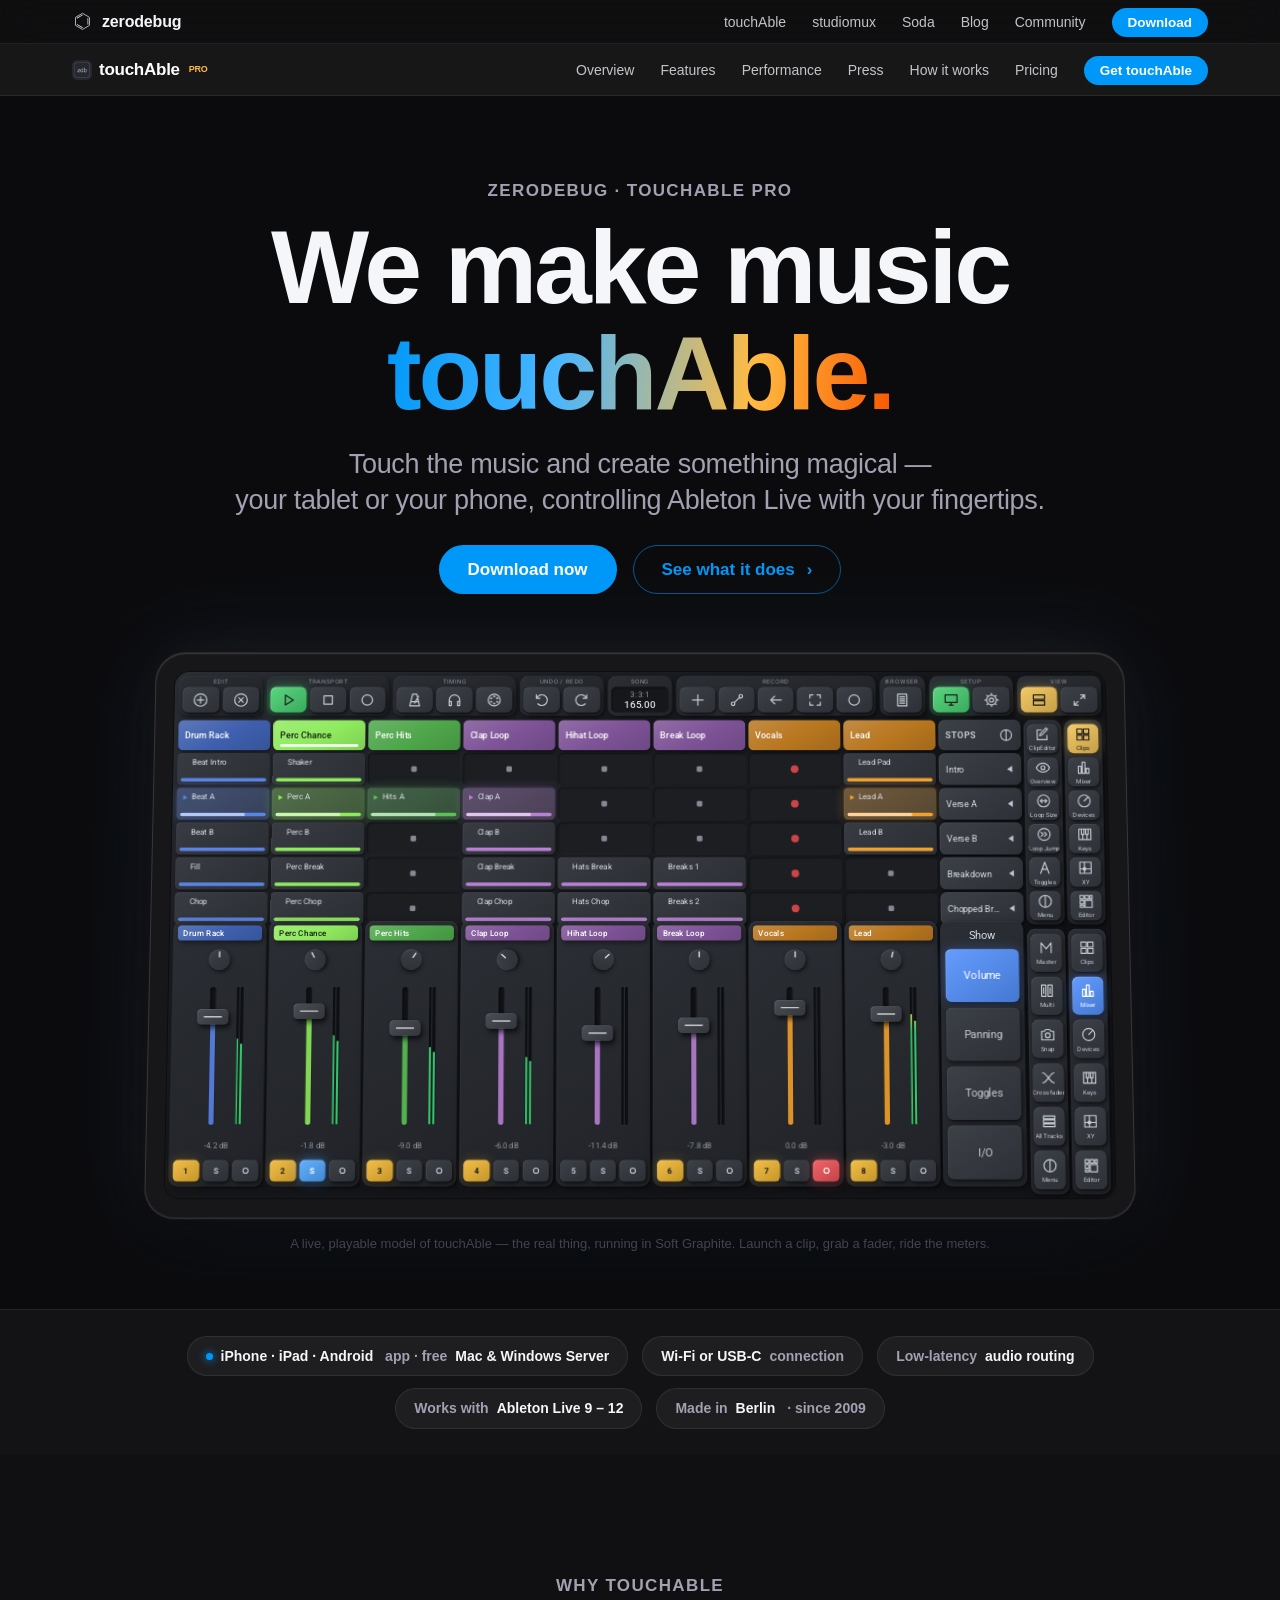
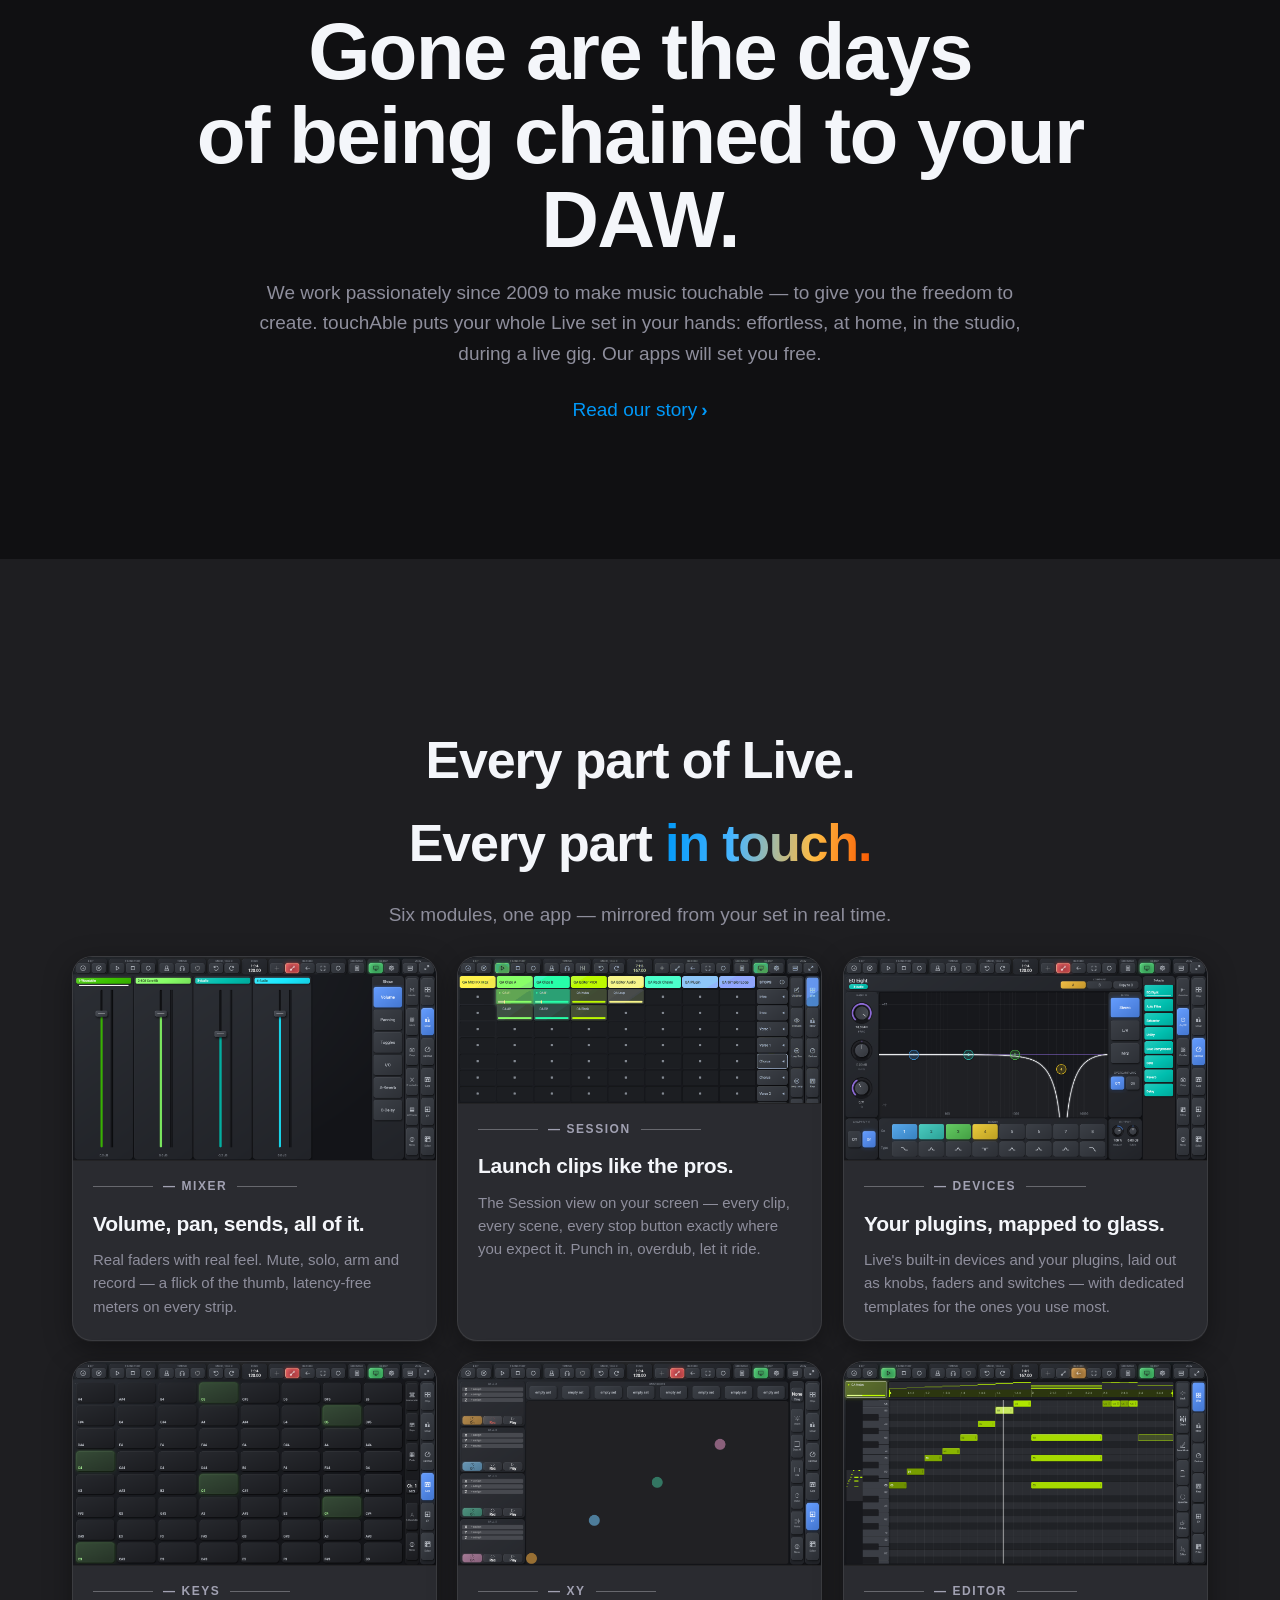
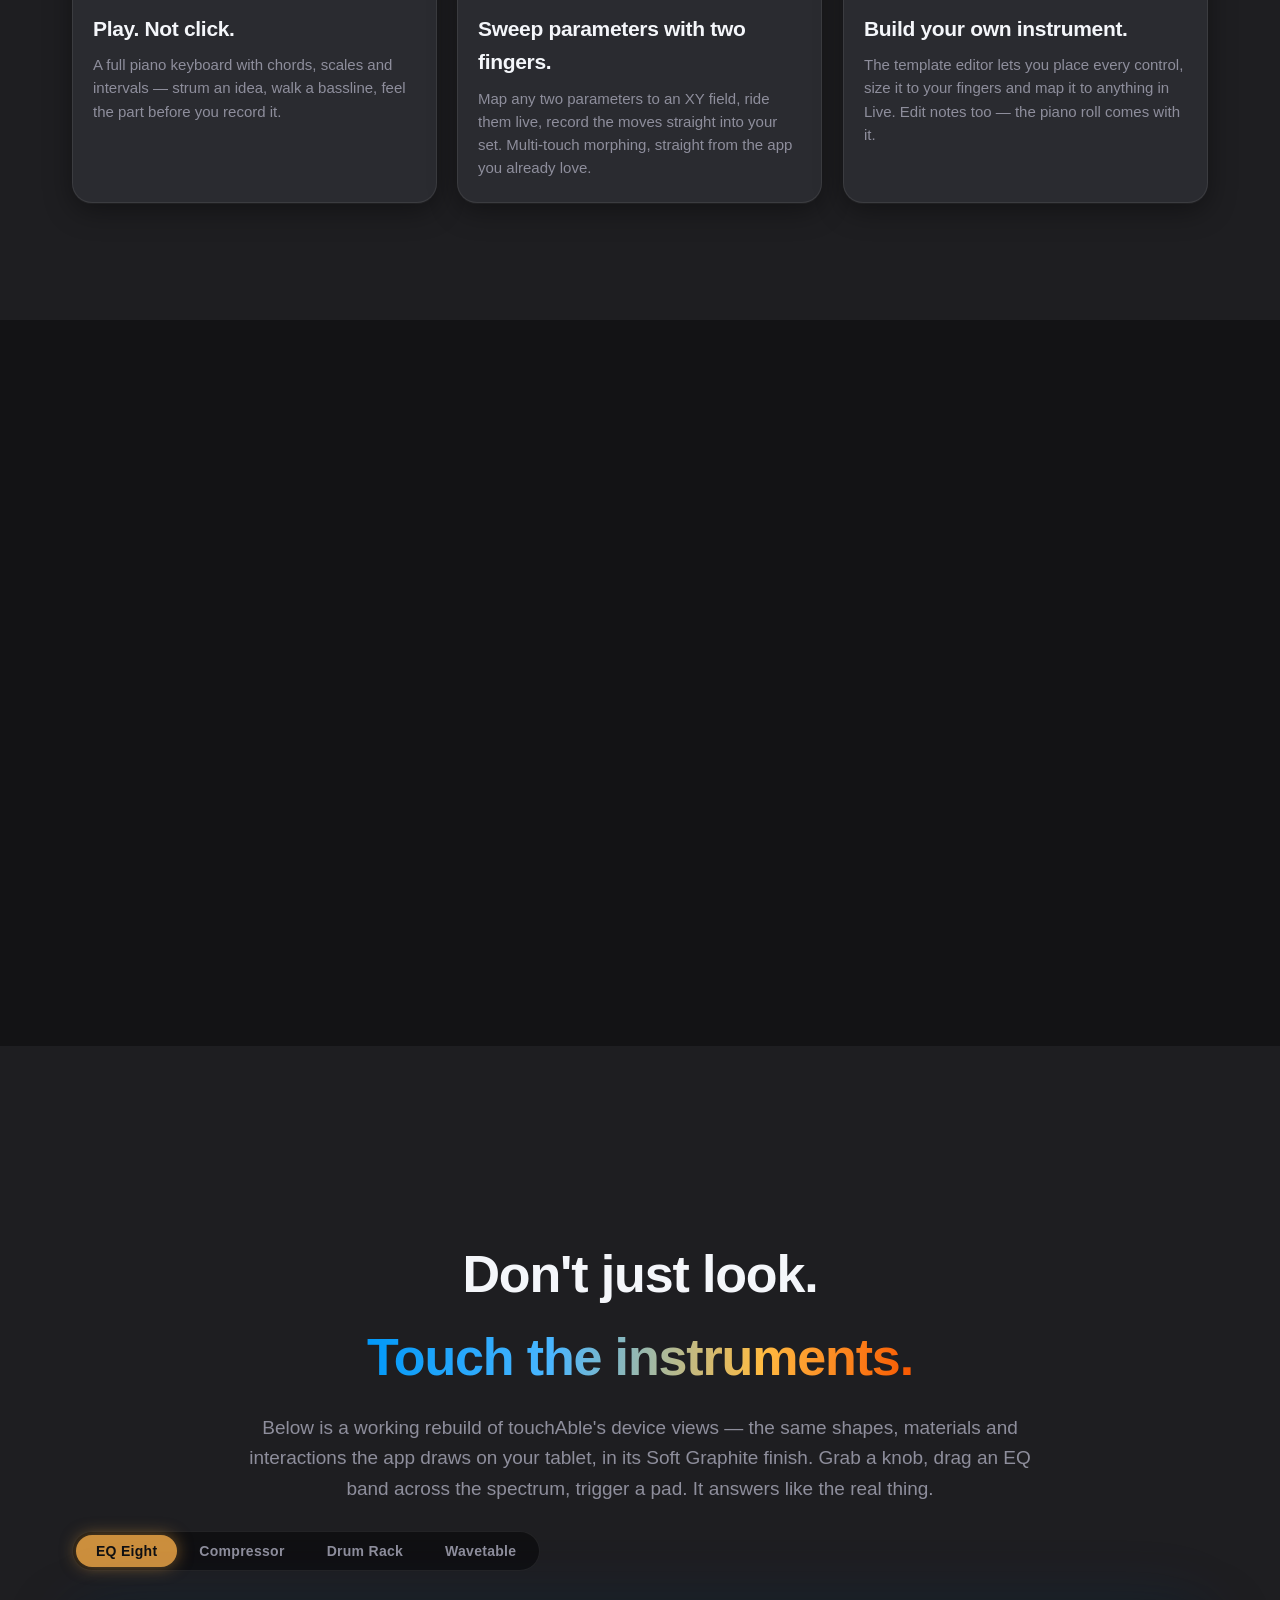
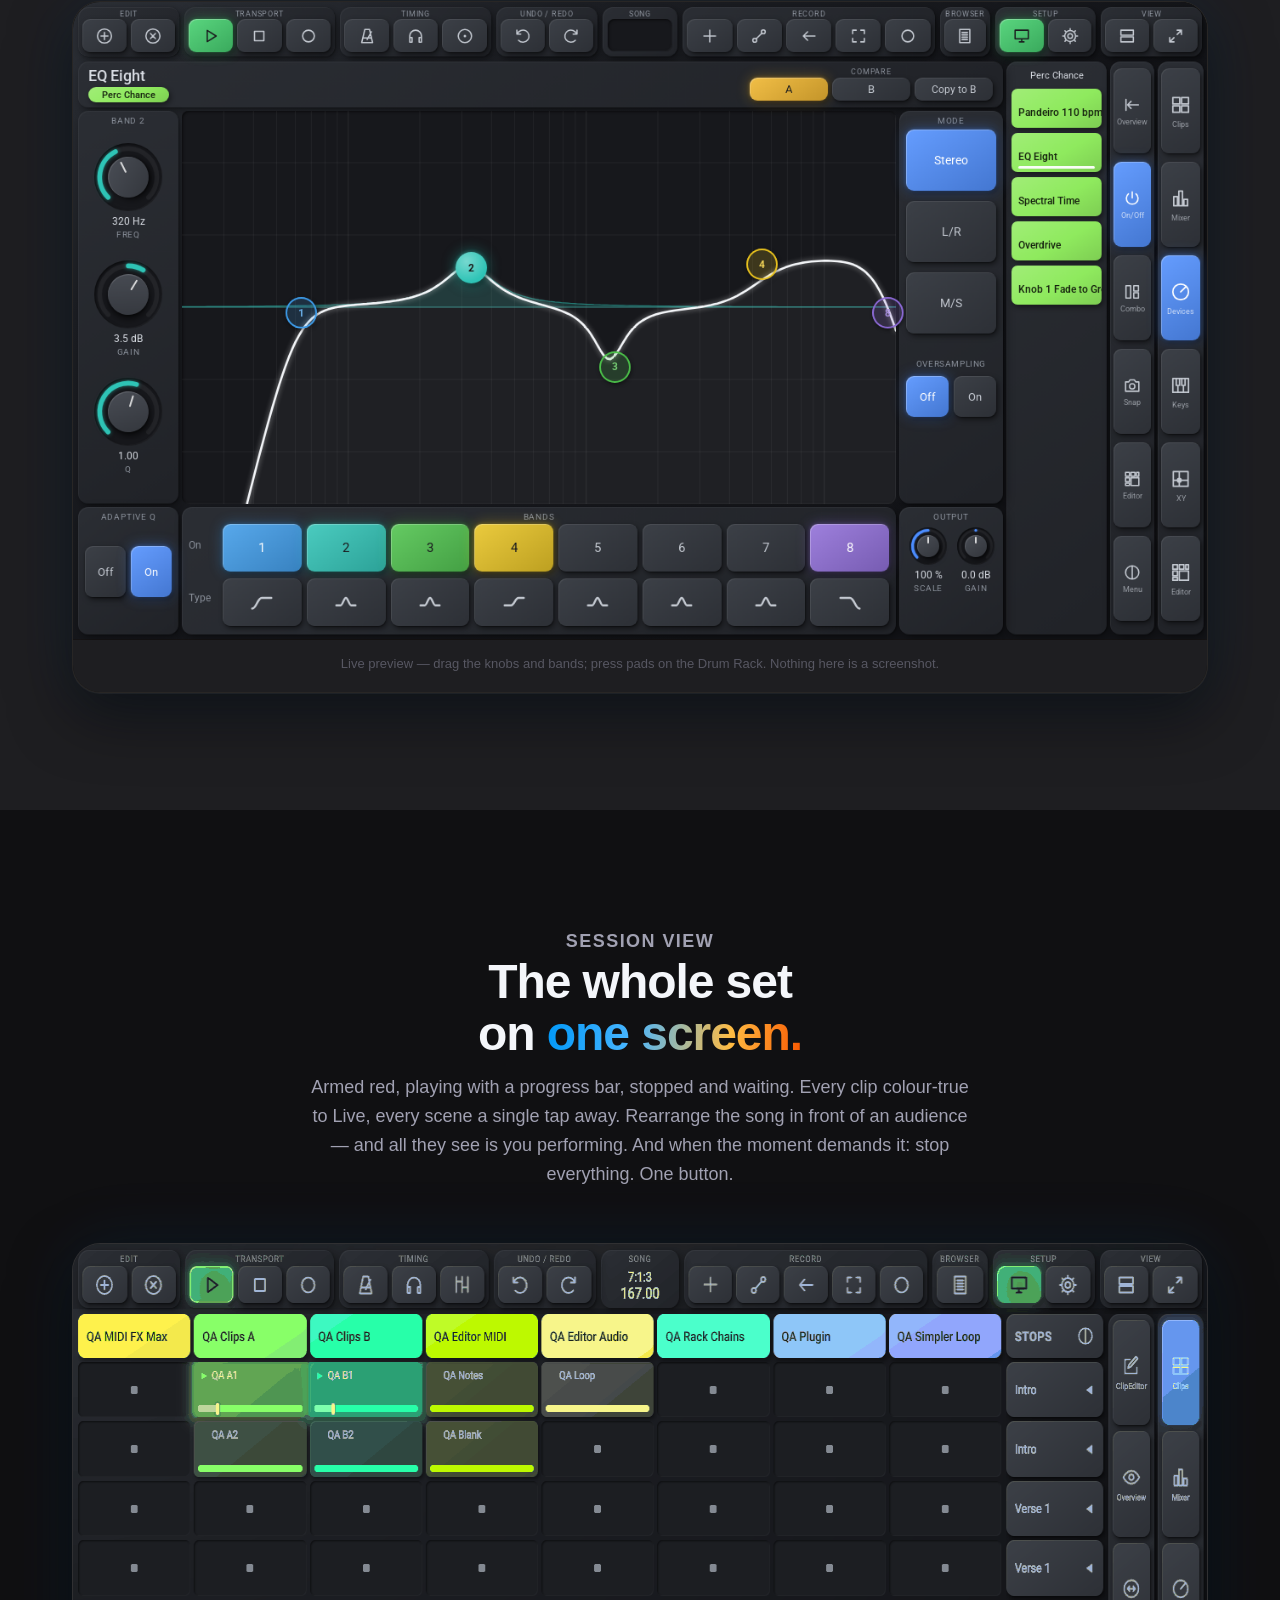
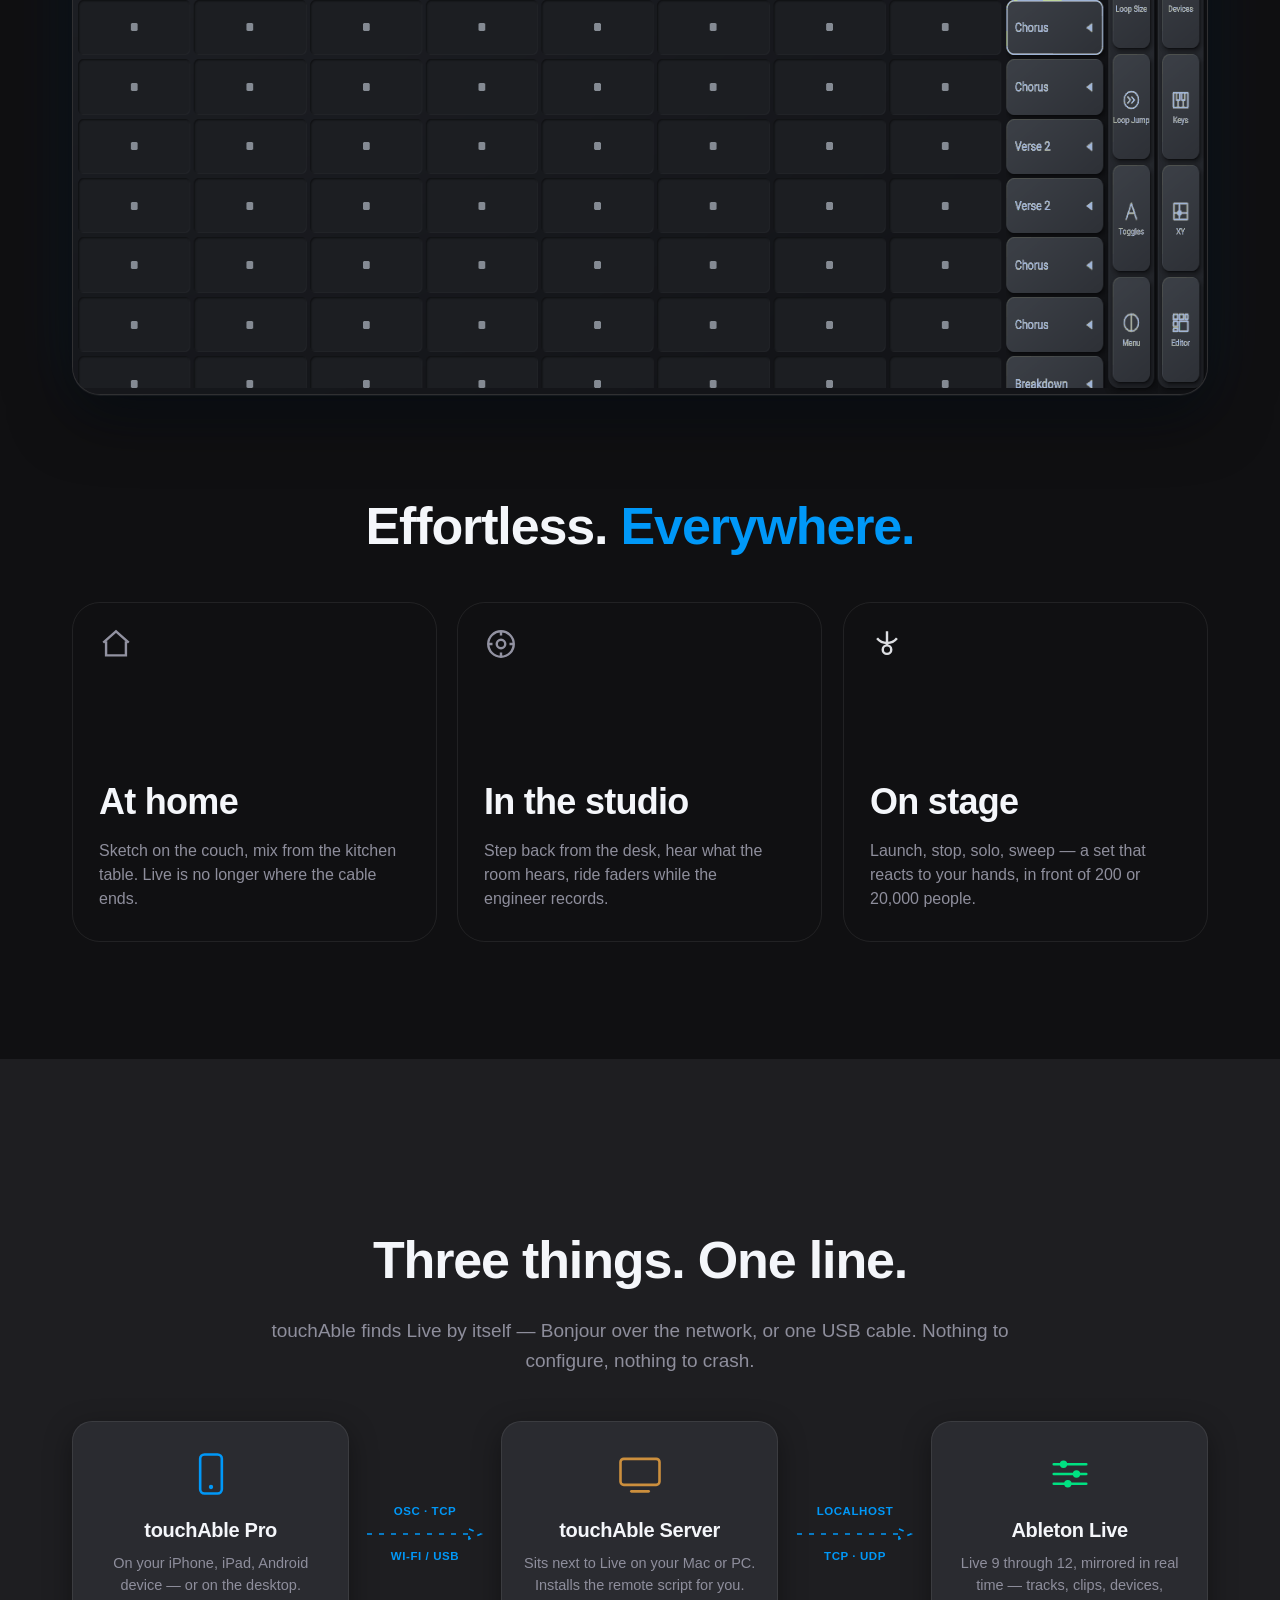
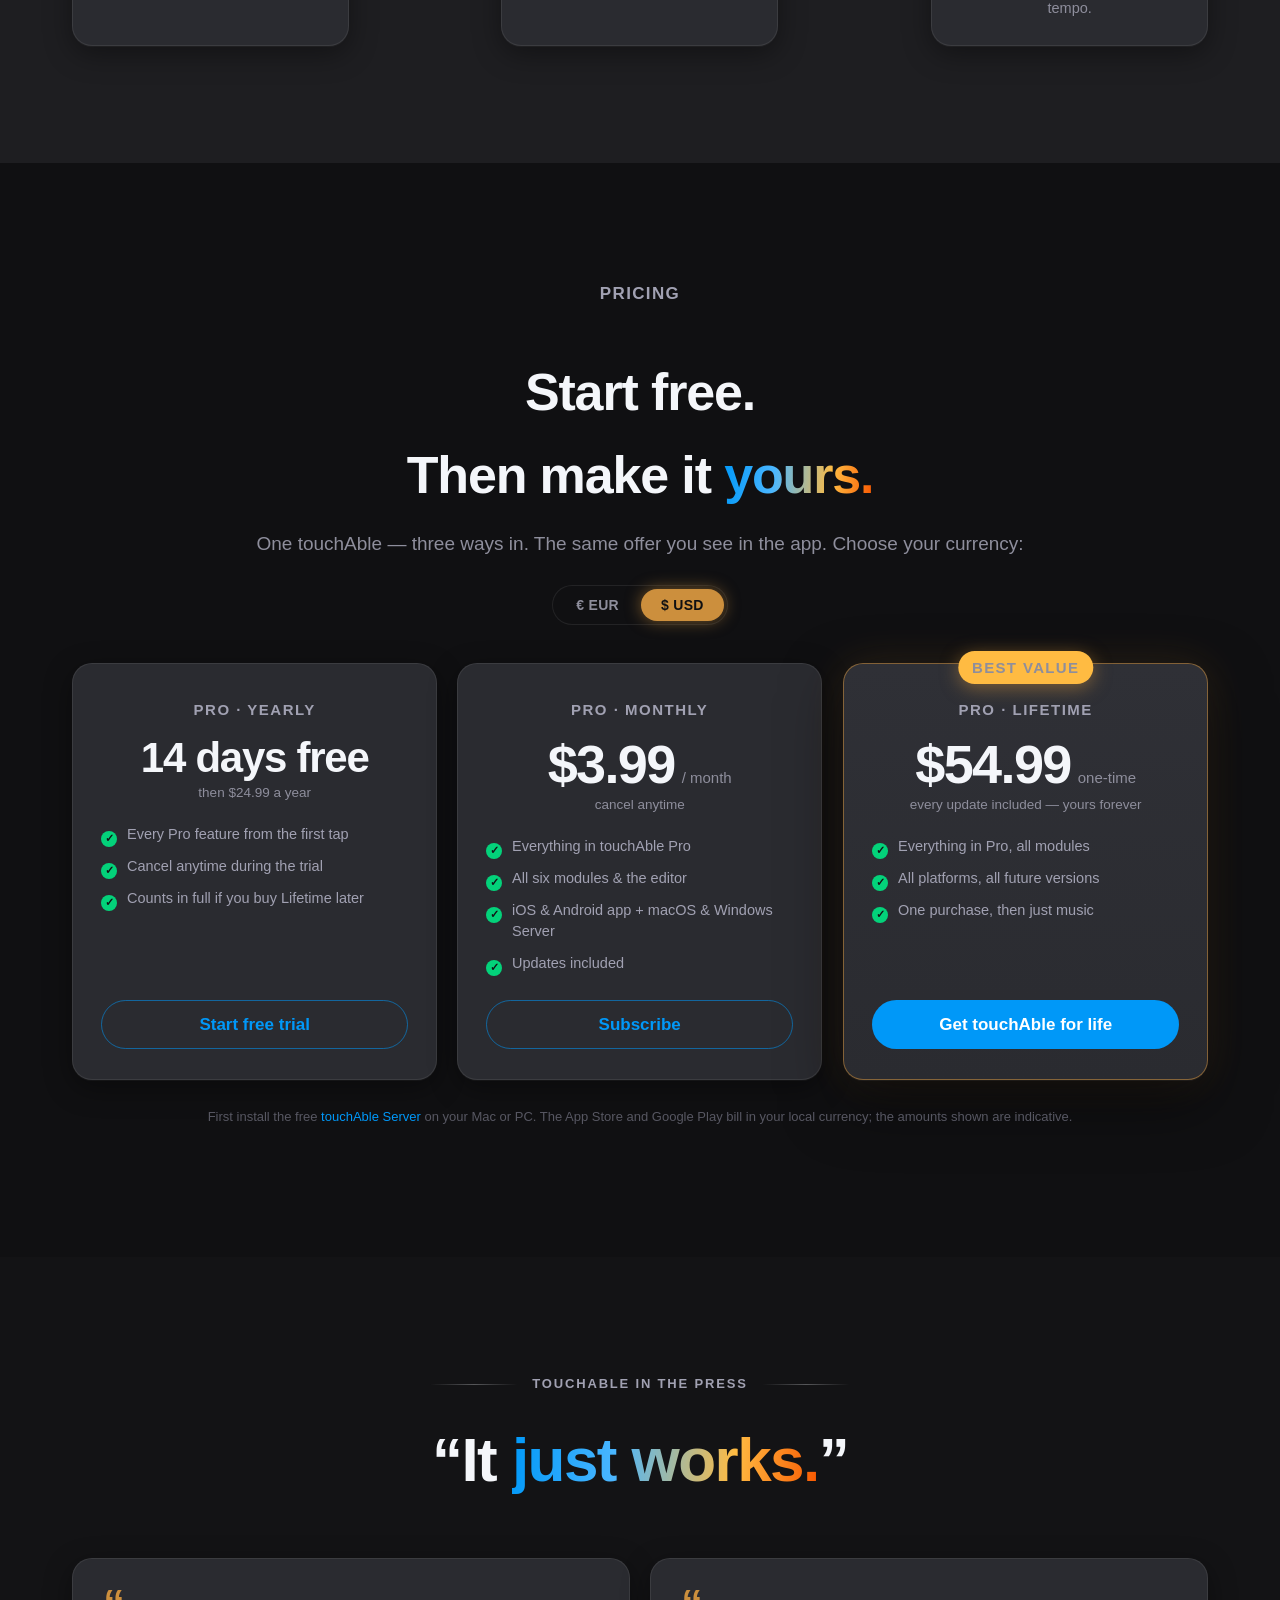
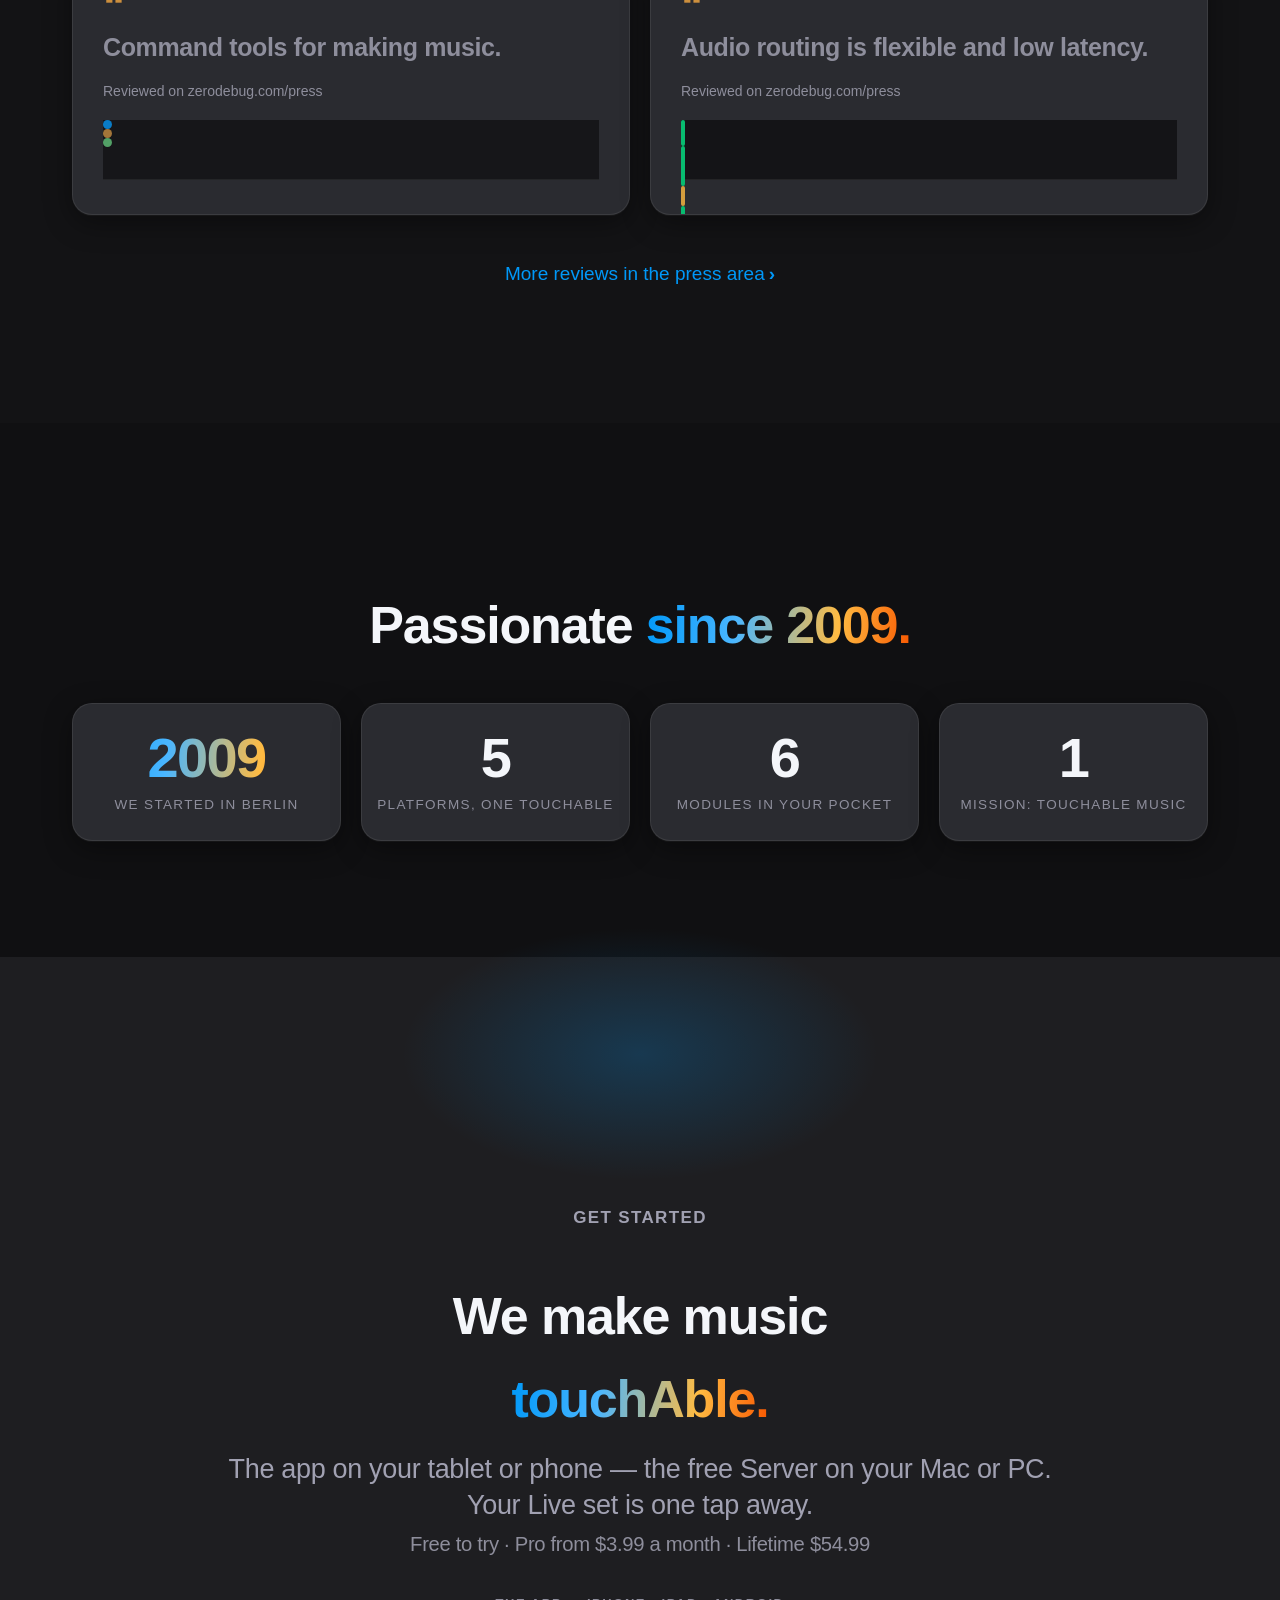
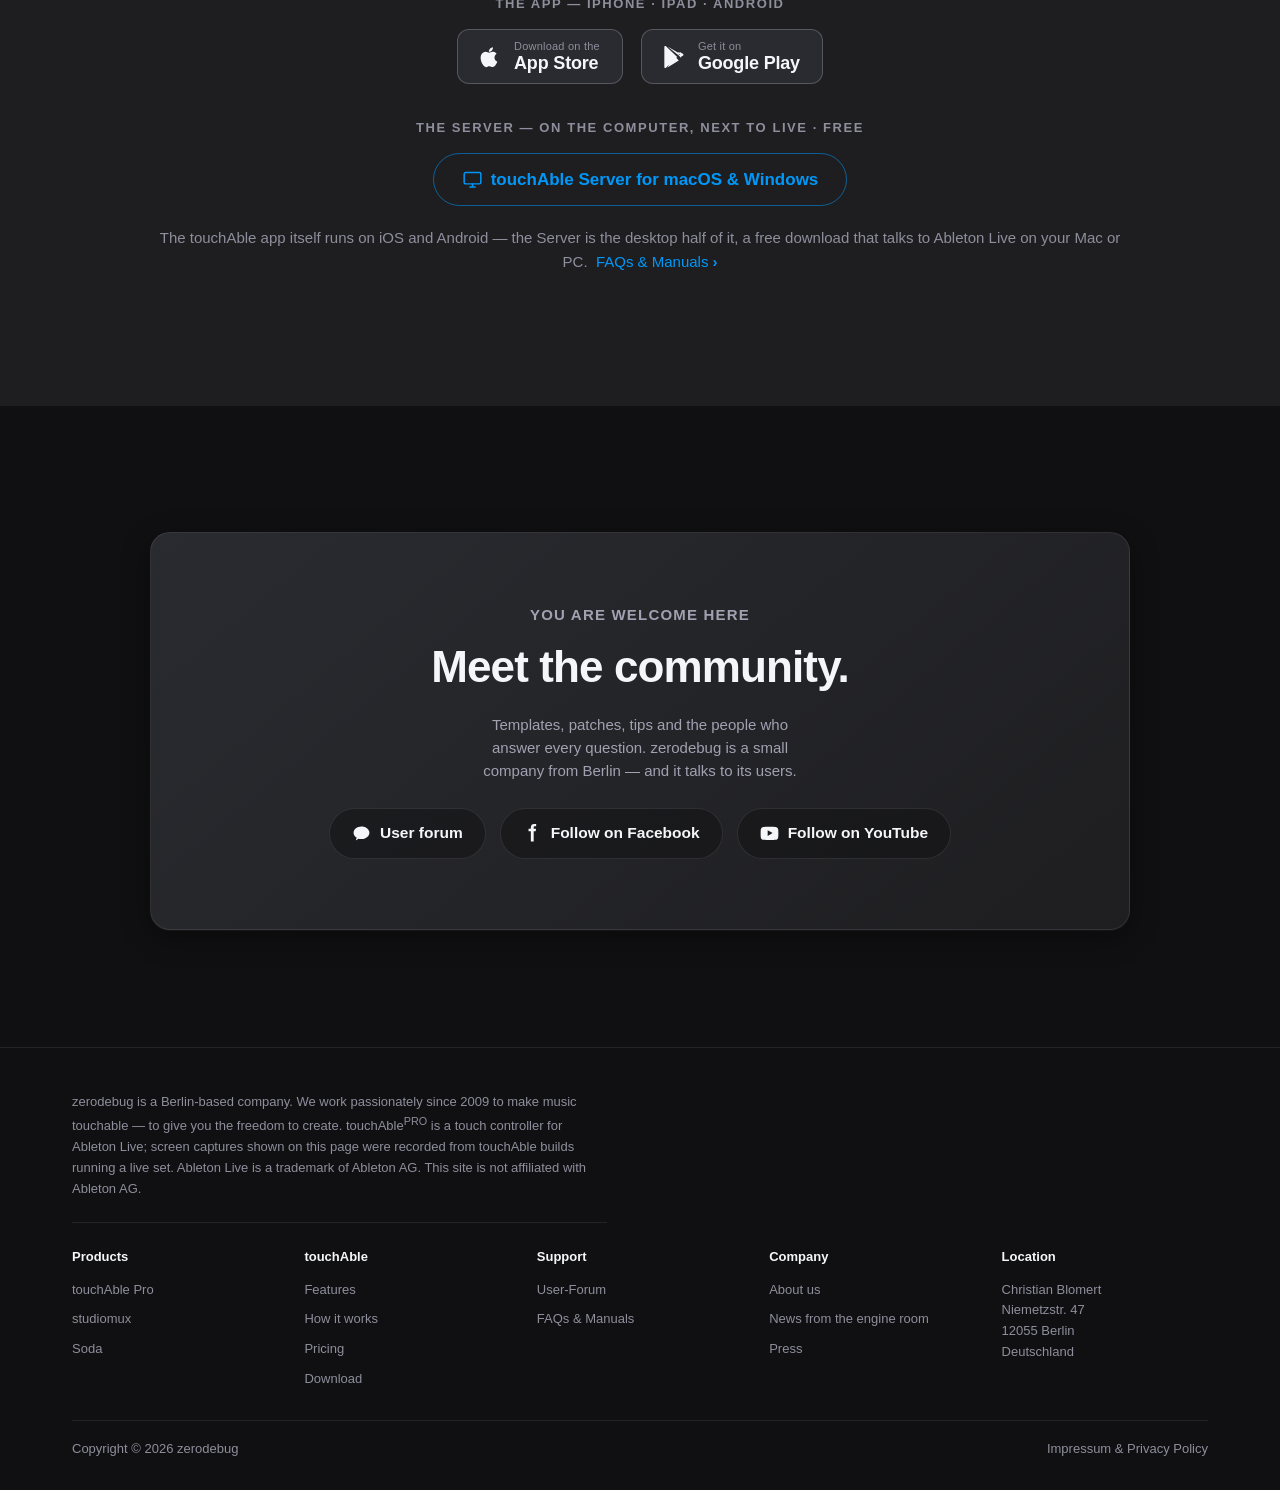
==== commit 48eac6be: "Session showcase at full width; favicon lines a touch lighter The Session view section read as cramp" ====
--- a/index.html
+++ b/index.html
@@ -313,14 +313,13 @@
 <!-- ======================= SHOWCASE: SESSION ======================= -->
 <section class="sect sect-strip" id="perform">
   <div class="wrap-wide">
-    <div class="showcase flip">
-      <div class="copy reveal">
+    <div class="showcase-full">
+      <div class="copy center reveal">
         <p class="eyebrow">Session view</p>
         <h2>The whole set<br>on <span class="grad-text">one screen.</span></h2>
-        <p>Armed red, playing with a progress bar, stopped and waiting. Every clip colour‑true to Live, every scene a single tap away. Rearrange the song in front of an audience — and all they see is you performing.</p>
-        <p style="font-size:16px;color:var(--zdb-col-light)">And when the moment demands it: stop everything. One&nbsp;button.</p>
-      </div>
-      <figure class="big-frame big-frame-clips reveal" style="--rd:.12s;margin:0">
+        <p>Armed red, playing with a progress bar, stopped and waiting. Every clip colour‑true to Live, every scene a single tap away. Rearrange the song in front of an audience — and all they see is you performing. And when the moment demands it: stop everything. One&nbsp;button.</p>
+      </div>
+      <figure class="big-frame big-frame-wide reveal" style="--rd:.12s;margin:0">
         <img src="assets/screens/clips-mixer.png" width="1334" height="750" loading="lazy"
              alt="touchAble's Session view: track headers in their Live colours, clips in lanes, playing clips showing their position, the scene column at the right">
       </figure>
--- a/css/zdb.css
+++ b/css/zdb.css
@@ -505,8 +505,18 @@
   overflow: hidden;
 }
 .big-frame img { width: 100%; display: block; }
-.big-frame-clips { aspect-ratio: 1334 / 470; overflow: hidden; }
-.big-frame-clips img { height: 100%; object-fit: cover; object-position: top center; }
+/* The Session-view showcase shows the whole app window — so give it the
+   whole width instead of a cramped half-column letterbox. The capture is
+   shown at its natural 1334 × 750 aspect, full-bleed across the wide
+   container, so every clip, header and fader reads clearly. */
+.showcase-full { display: flex; flex-direction: column; align-items: center;
+  gap: clamp(30px, 4.5vw, 54px); }
+.showcase-full .copy { max-width: 660px; }
+.showcase-full .copy h2 { font-size: clamp(30px, 4.4vw, 48px); letter-spacing: -0.022em;
+  line-height: 1.08; margin: 0 0 14px; }
+.showcase-full .copy p { color: var(--zdb-col-light-light); font-size: 18px;
+  line-height: 1.6; margin: 0; }
+.big-frame-wide { width: 100%; }
 
 /* ---------- 9c · Live device views -------------------------
    The instruments section hosts the real thing: each tab mounts
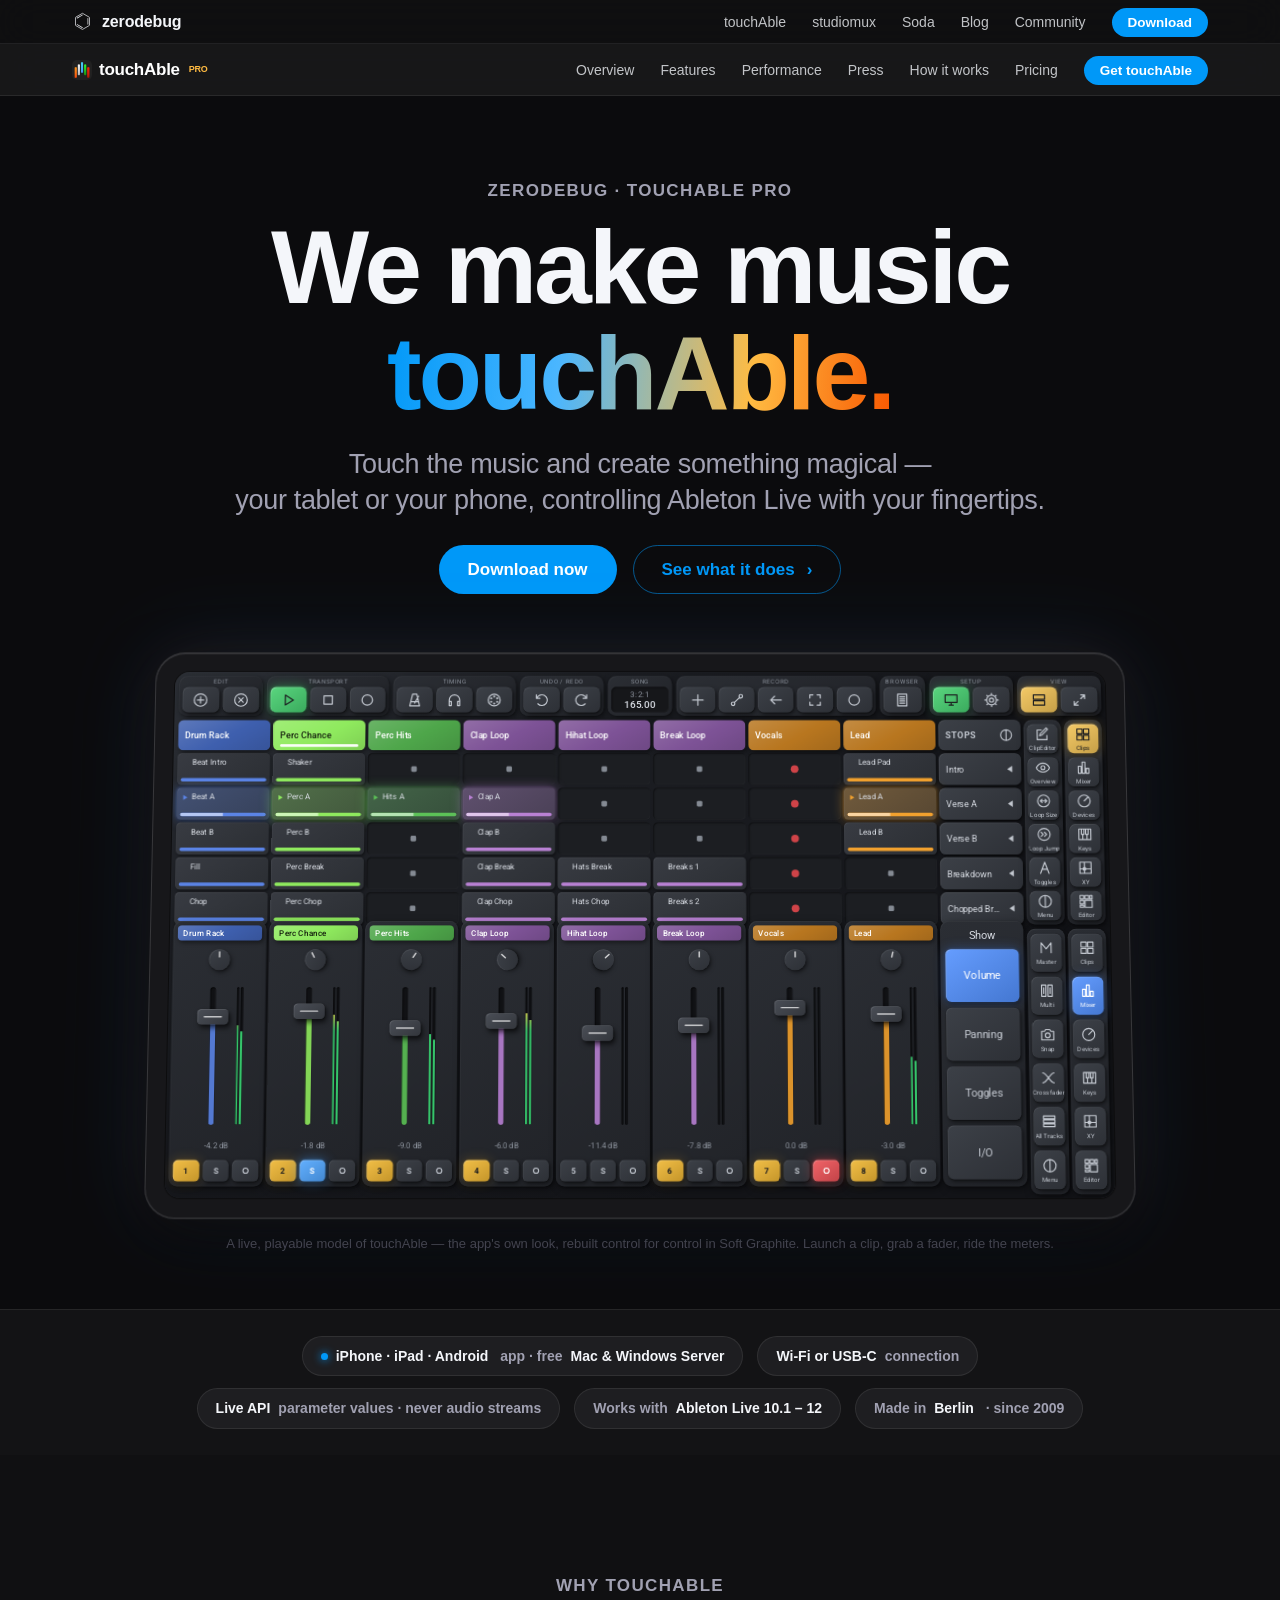
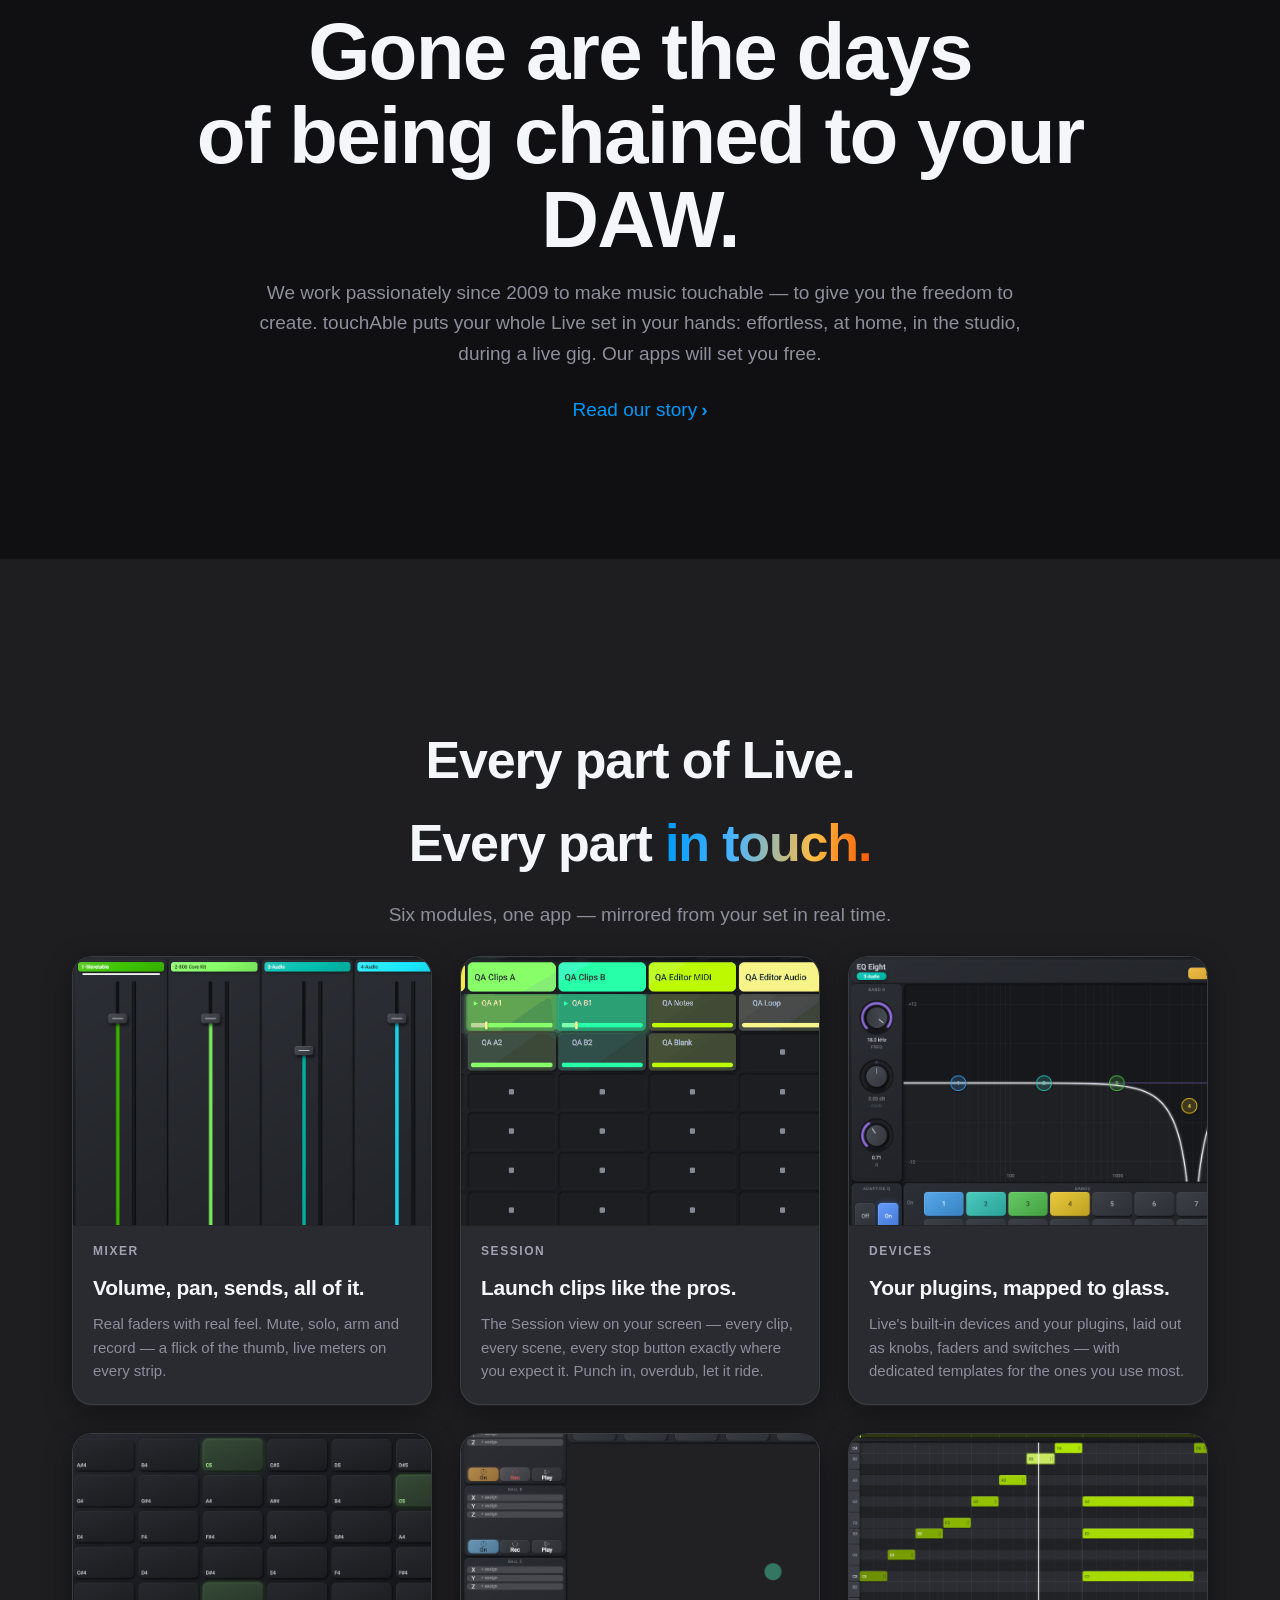
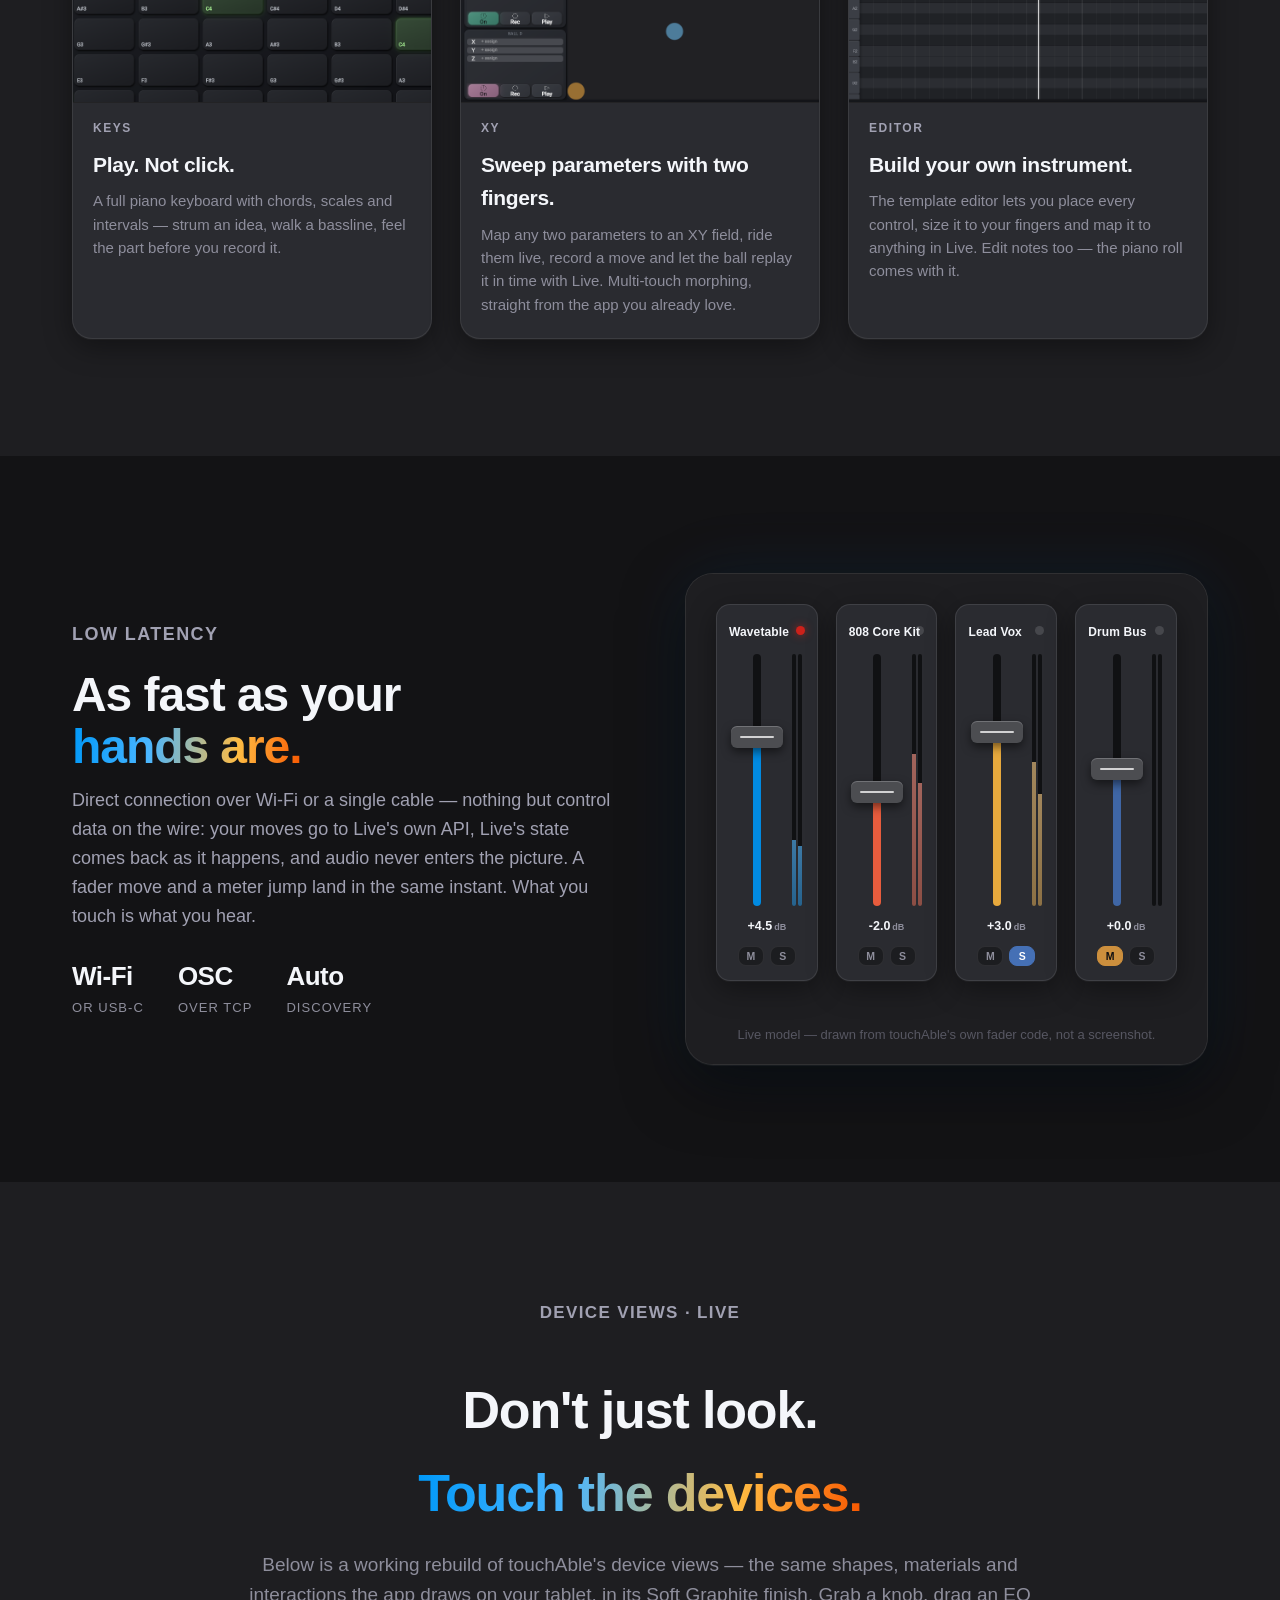
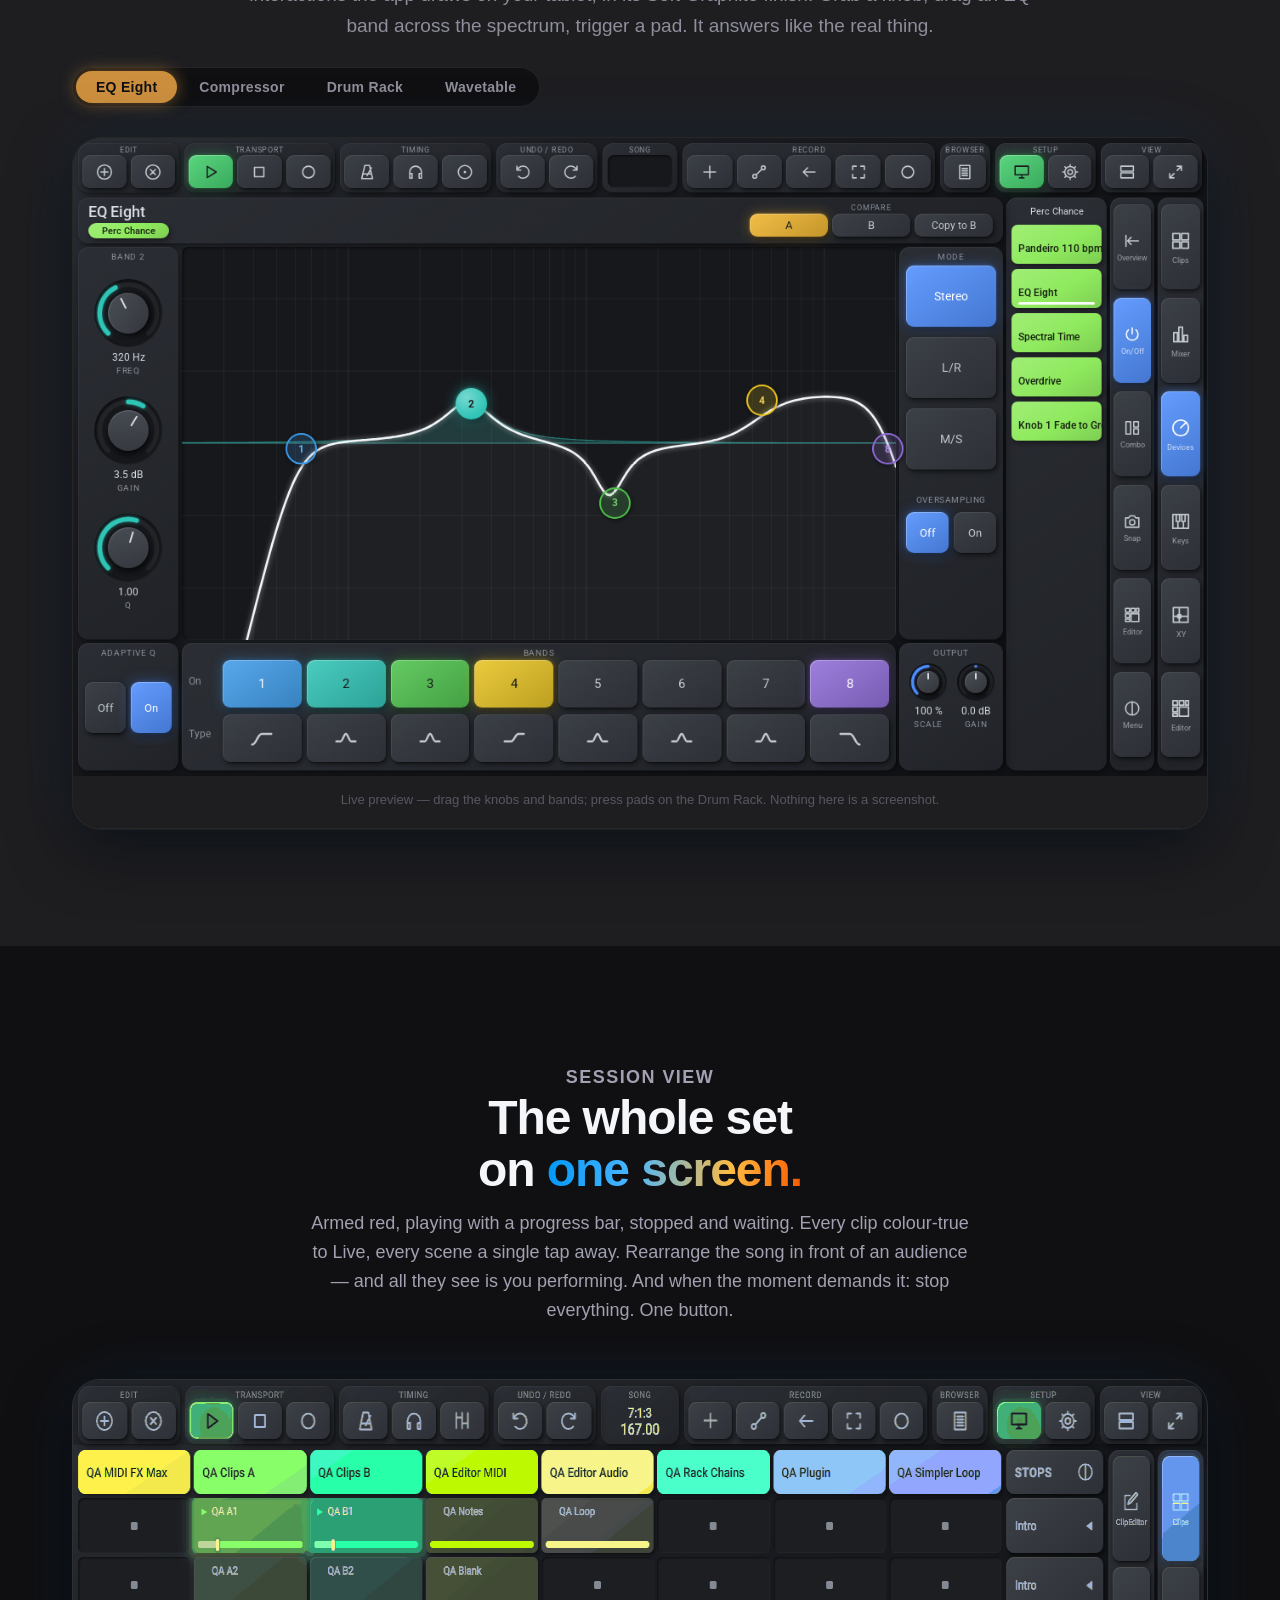
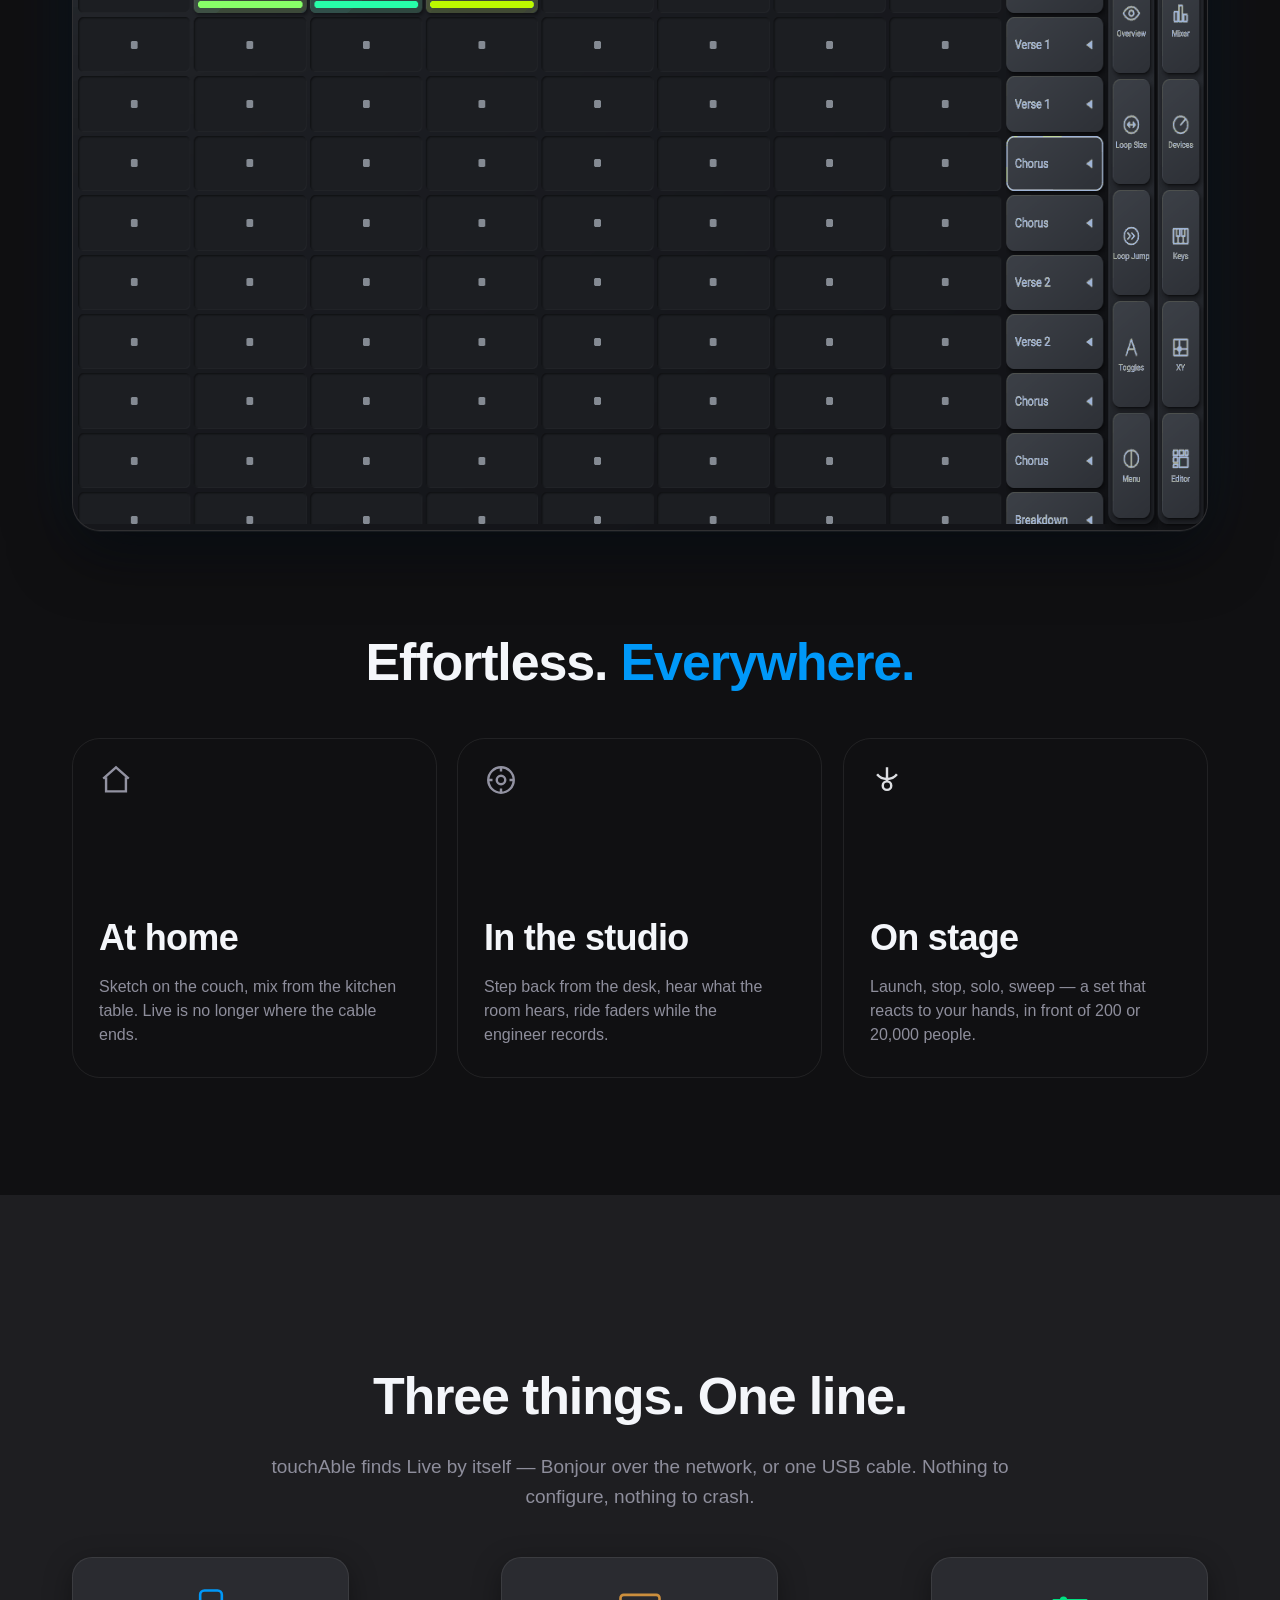
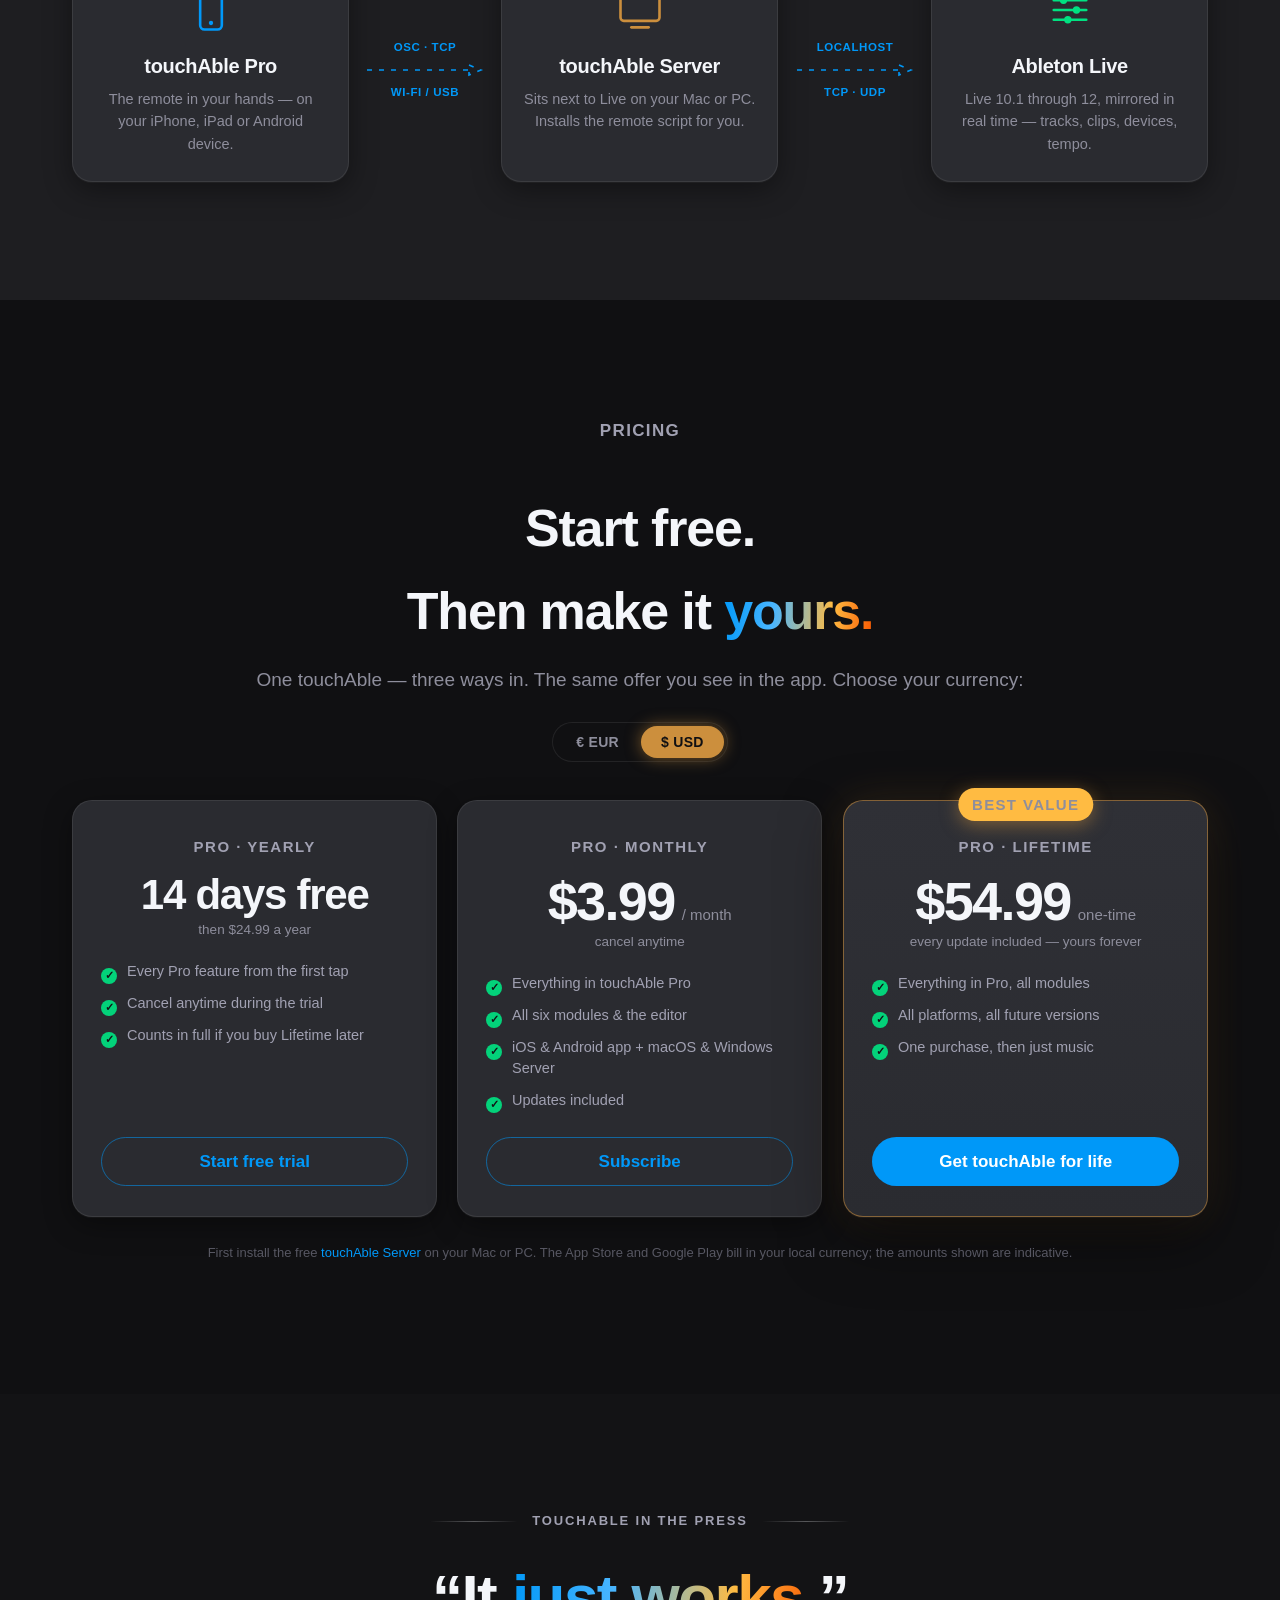
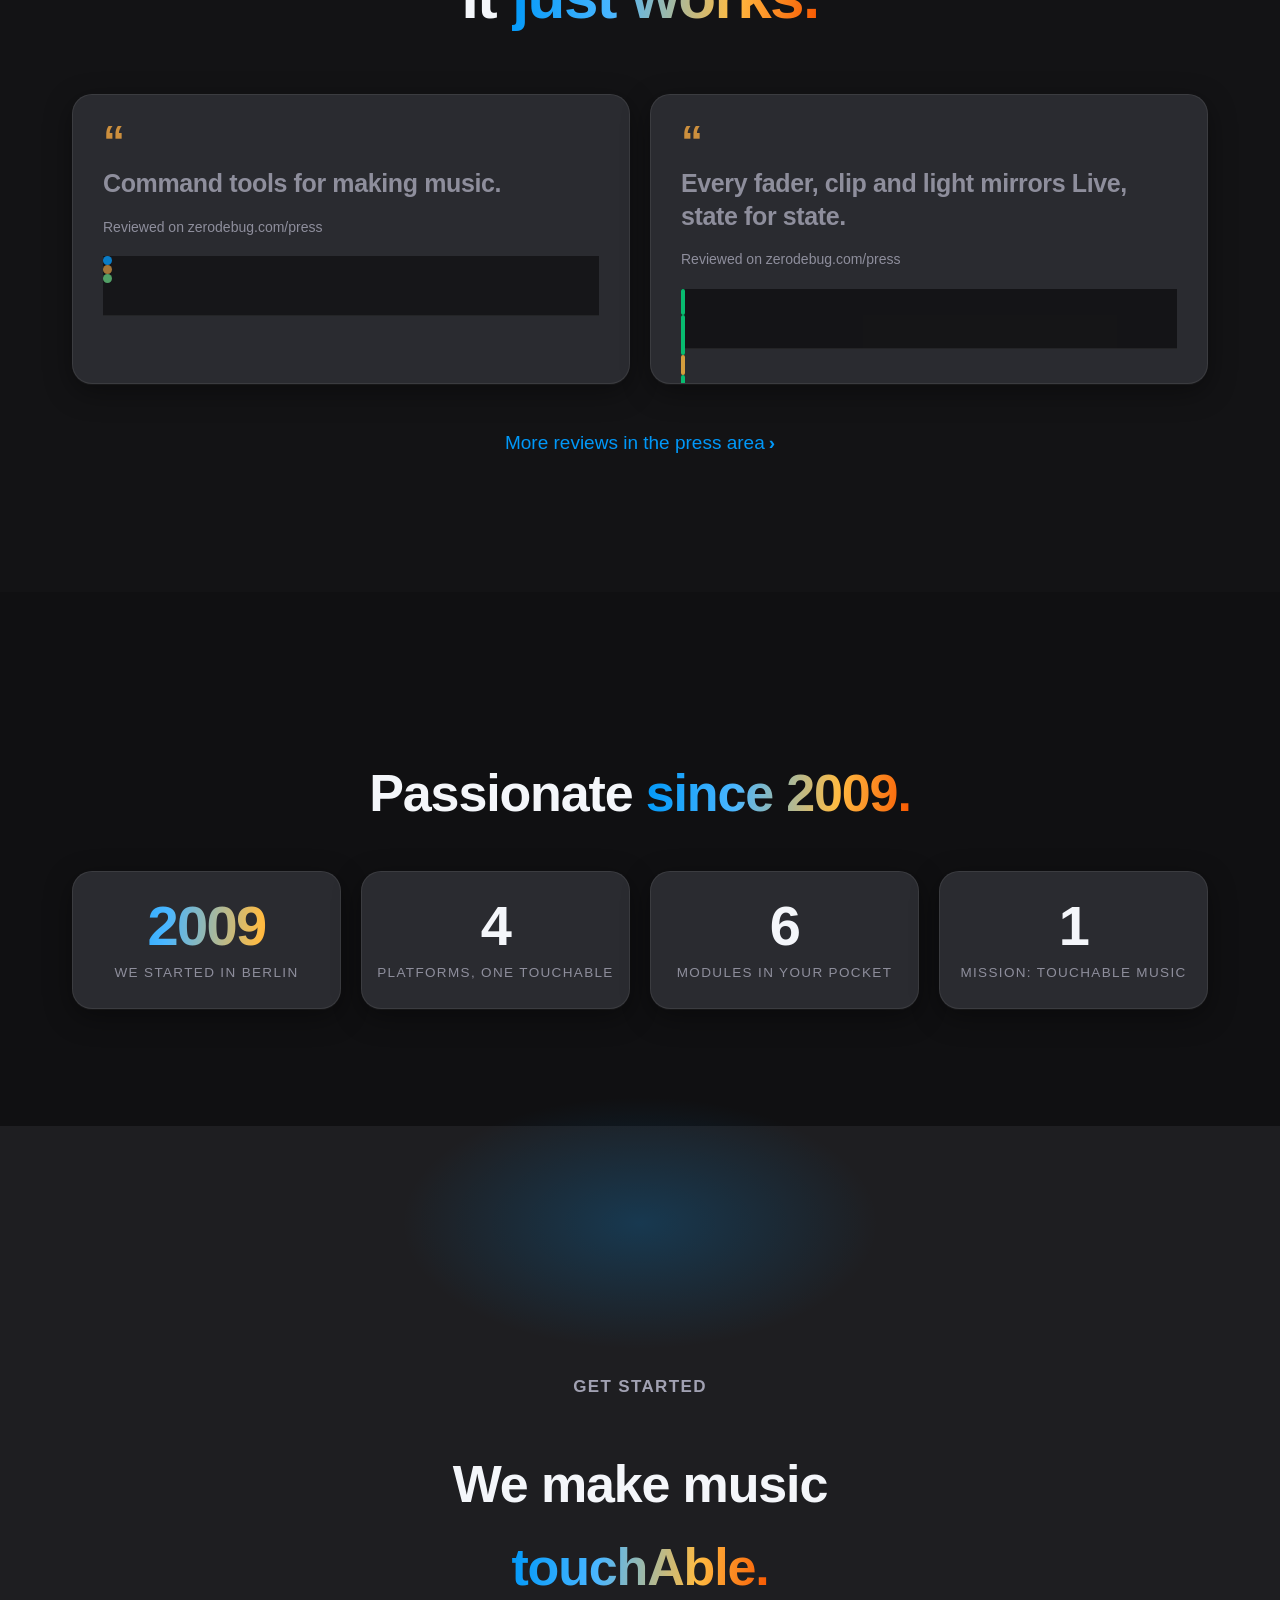
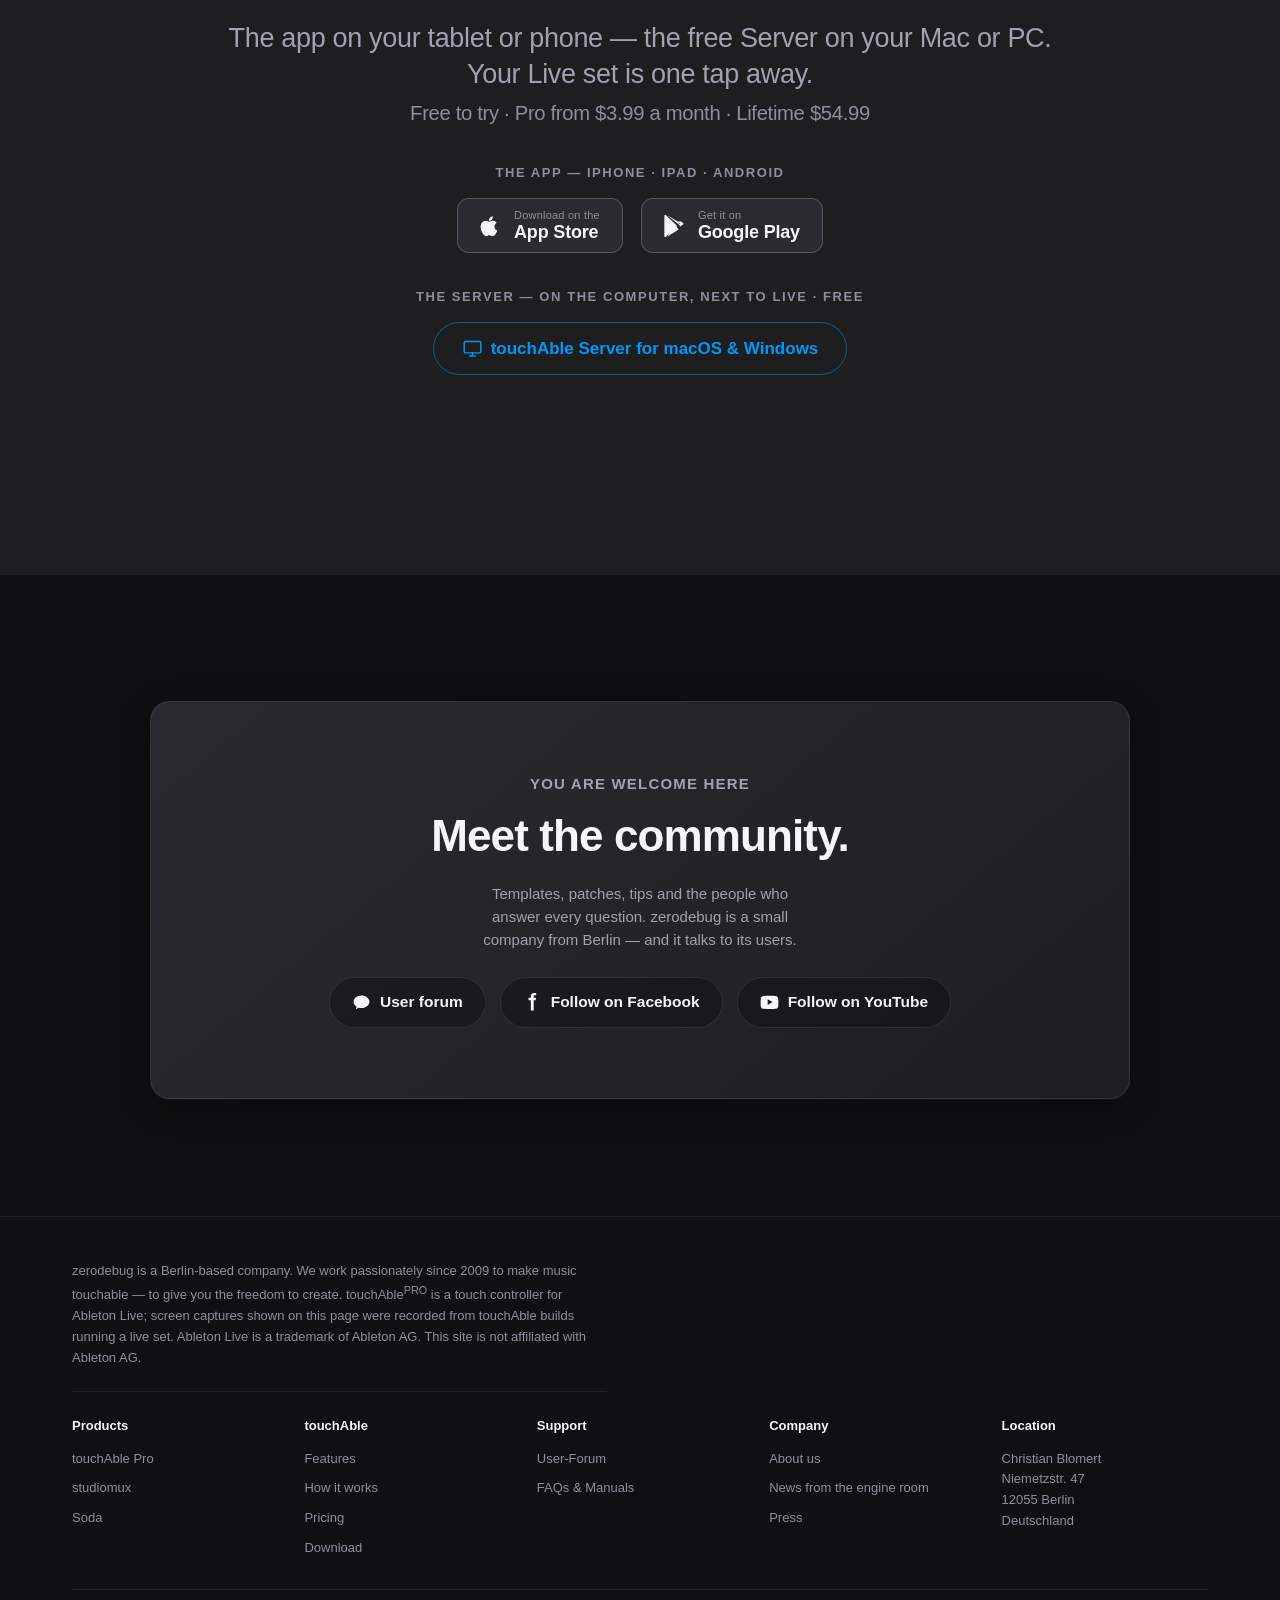
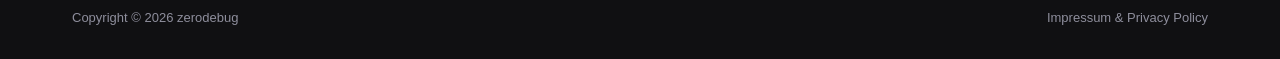
==== commit 0b0a965c: "Real app icon, exact 4:3 feature-card crops, fact-checked copy, product placeholders - Replace the t" ====
--- a/index.html
+++ b/index.html
@@ -27,8 +27,8 @@
     </a>
     <ul class="nav-links">
       <li><a href="#top">touchAble</a></li>
-      <li><a href="https://zerodebug.com" rel="noopener">studiomux</a></li>
-      <li><a href="https://zerodebug.com" rel="noopener">Soda</a></li>
+      <li><a href="studiomux.html">studiomux</a></li>
+      <li><a href="soda.html">Soda</a></li>
       <li><a href="https://zerodebug.com" rel="noopener">Blog</a></li>
       <li><a href="#community">Community</a></li>
       <li><a href="#download" class="nav-cta" id="nav-cta">Download</a></li>
@@ -76,7 +76,7 @@
              title="A live, interactive model of touchAble — launch a clip, move a fader, ride the meters, all working right here."></iframe>
         </div>
       </div>
-      <figcaption class="shot-note">A live, playable model of touchAble &mdash; the real thing, running in Soft&nbsp;Graphite. Launch a clip, grab a fader, ride the meters.</figcaption>
+      <figcaption class="shot-note">A live, playable model of touchAble &mdash; the app's own look, rebuilt control for control in Soft&nbsp;Graphite. Launch a clip, grab a fader, ride the meters.</figcaption>
     </figure>
   </div>
 </header>
@@ -86,8 +86,8 @@
   <div class="wrap">
     <span class="chip"><span class="dot"></span><b>iPhone&nbsp;· iPad&nbsp;· Android</b>&nbsp;app&nbsp;· free <b>Mac &amp; Windows Server</b></span>
     <span class="chip"><b>Wi‑Fi or USB‑C</b> connection</span>
-    <span class="chip">Low‑latency <b>audio routing</b></span>
-    <span class="chip">Works with <b>Ableton Live&nbsp;9&nbsp;–&nbsp;12</b></span>
+    <span class="chip"><b>Live&nbsp;API</b> parameter values · never audio streams</span>
+    <span class="chip">Works with <b>Ableton Live&nbsp;10.1&nbsp;–&nbsp;12</b></span>
     <span class="chip">Made in <b>Berlin</b>&nbsp;· since&nbsp;2009</span>
   </div>
 </div>
@@ -119,23 +119,23 @@
     <div class="grid-3" style="margin-top:26px">
       <article class="card reveal">
         <div class="shot">
-          <img src="assets/screens/mixer-volume.png" width="1334" height="750" loading="lazy"
+          <img src="assets/screens/card-mixer.png" width="840" height="630" loading="lazy"
                alt="The touchAble mixer: four track strips with colour-coded volume faders and meters">
         </div>
         <div class="card-body">
-          <span class="caption" style="padding:0 0 10px;justify-content:flex-start;max-width:none">— Mixer</span>
+          <span class="caption" style="padding:0 0 10px;justify-content:flex-start;max-width:none">Mixer</span>
           <h3>Volume, pan, sends, all of it.</h3>
-          <p>Real faders with real feel. Mute, solo, arm and record — a flick of the thumb, latency‑free meters on every strip.</p>
+          <p>Real faders with real feel. Mute, solo, arm and record — a flick of the thumb, live meters on every strip.</p>
         </div>
       </article>
 
       <article class="card reveal" style="--rd:.08s">
-        <div class="shot shot-clips">
-          <img src="assets/screens/clips-mixer.png" width="1334" height="750" loading="lazy"
+        <div class="shot">
+          <img src="assets/screens/card-session.png" width="840" height="630" loading="lazy"
                alt="The touchAble Session view: colour-coded clips, two playing with progress bars, scene column on the right">
         </div>
         <div class="card-body">
-          <span class="caption" style="padding:0 0 10px;justify-content:flex-start;max-width:none">— Session</span>
+          <span class="caption" style="padding:0 0 10px;justify-content:flex-start;max-width:none">Session</span>
           <h3>Launch clips like the pros.</h3>
           <p>The Session view on your screen — every clip, every scene, every stop button exactly where you expect it. Punch in, overdub, let it ride.</p>
         </div>
@@ -143,11 +143,11 @@
 
       <article class="card reveal" style="--rd:.16s">
         <div class="shot">
-          <img src="assets/screens/device-eq8.png" width="1334" height="750" loading="lazy"
+          <img src="assets/screens/card-devices.png" width="840" height="630" loading="lazy"
                alt="Ableton's EQ Eight as laid out by touchAble: curve display with four coloured band nodes and large band keys">
         </div>
         <div class="card-body">
-          <span class="caption" style="padding:0 0 10px;justify-content:flex-start;max-width:none">— Devices</span>
+          <span class="caption" style="padding:0 0 10px;justify-content:flex-start;max-width:none">Devices</span>
           <h3>Your plugins, mapped to glass.</h3>
           <p>Live's built‑in devices and your plugins, laid out as knobs, faders and switches — with dedicated templates for the ones you use most.</p>
         </div>
@@ -155,11 +155,11 @@
 
       <article class="card reveal" style="--rd:.08s">
         <div class="shot">
-          <img src="assets/screens/keys-isomorphic.png" width="1334" height="750" loading="lazy"
+          <img src="assets/screens/card-keys.png" width="840" height="630" loading="lazy"
                alt="touchAble's isomorphic key layout: a grid of pads with the C notes lit up in green">
         </div>
         <div class="card-body">
-          <span class="caption" style="padding:0 0 10px;justify-content:flex-start;max-width:none">— Keys</span>
+          <span class="caption" style="padding:0 0 10px;justify-content:flex-start;max-width:none">Keys</span>
           <h3>Play. Not click.</h3>
           <p>A full piano keyboard with chords, scales and intervals — strum an idea, walk a bassline, feel the part before you record it.</p>
         </div>
@@ -167,23 +167,23 @@
 
       <article class="card reveal" style="--rd:.16s">
         <div class="shot">
-          <img src="assets/screens/xy-pads.png" width="1334" height="750" loading="lazy"
+          <img src="assets/screens/card-xy.png" width="840" height="630" loading="lazy"
                alt="touchAble's XY pad with four coloured touch balls and their parameter assignments">
         </div>
         <div class="card-body">
-          <span class="caption" style="padding:0 0 10px;justify-content:flex-start;max-width:none">— XY</span>
+          <span class="caption" style="padding:0 0 10px;justify-content:flex-start;max-width:none">XY</span>
           <h3>Sweep parameters with two fingers.</h3>
-          <p>Map any two parameters to an XY field, ride them live, record the moves straight into your set. Multi‑touch morphing, straight from the app you already love.</p>
+          <p>Map any two parameters to an XY field, ride them live, record a move and let the ball replay it in time with Live. Multi‑touch morphing, straight from the app you already love.</p>
         </div>
       </article>
 
       <article class="card reveal" style="--rd:.24s">
         <div class="shot">
-          <img src="assets/screens/editor-midi.png" width="1334" height="750" loading="lazy"
+          <img src="assets/screens/card-editor.png" width="840" height="630" loading="lazy"
                alt="touchAble's MIDI clip editor: a piano roll with green notes and a piano keyboard on the left">
         </div>
         <div class="card-body">
-          <span class="caption" style="padding:0 0 10px;justify-content:flex-start;max-width:none">— Editor</span>
+          <span class="caption" style="padding:0 0 10px;justify-content:flex-start;max-width:none">Editor</span>
           <h3>Build your own instrument.</h3>
           <p>The template editor lets you place every control, size it to your fingers and map it to anything in Live. Edit notes too — the piano roll comes with it.</p>
         </div>
@@ -199,7 +199,7 @@
       <div class="copy reveal">
         <p class="eyebrow">Low latency</p>
         <h2>As fast as your<br><span class="grad-text">hands are.</span></h2>
-        <p>Direct connection over Wi‑Fi or a single cable — audio routing that is flexible and low latency, so a fader move and a meter jump land in the same instant. What you touch is what you&nbsp;hear.</p>
+        <p>Direct connection over Wi‑Fi or a single cable — nothing but control data on the wire: your moves go to Live's own API, Live's state comes back as it happens, and audio never enters the picture. A fader move and a meter jump land in the same instant. What you touch is what you&nbsp;hear.</p>
         <div class="kv">
           <div><b>Wi‑Fi</b><span>or USB‑C</span></div>
           <div><b>OSC</b><span>over TCP</span></div>
@@ -286,7 +286,7 @@
   <div class="wrap-wide">
     <div class="center">
       <p class="eyebrow reveal">Device views · live</p>
-      <h2 class="headline--md reveal" style="margin-bottom:14px;font-weight:700;letter-spacing:-0.022em">Don't just look.<br><span class="grad-text">Touch the instruments.</span></h2>
+      <h2 class="headline--md reveal" style="margin-bottom:14px;font-weight:700;letter-spacing:-0.022em">Don't just look.<br><span class="grad-text">Touch the devices.</span></h2>
       <p class="lede reveal" style="--rd:.06s">Below is a working rebuild of touchAble's device views — the same shapes, materials and
         interactions the app draws on your tablet, in its Soft Graphite finish. Grab a knob, drag an EQ band
         across the spectrum, trigger a pad. It answers like the real thing.</p>
@@ -360,7 +360,7 @@
       <div class="card node reveal">
         <svg width="52" height="52" viewBox="0 0 48 48" fill="none" style="margin-inline:auto"><rect x="14" y="6" width="20" height="36" rx="4" stroke="#0098f8" stroke-width="2.4"/><circle cx="24" cy="36" r="2" fill="#0098f8"/></svg>
         <h3>touchAble Pro</h3>
-        <p>On your iPhone, iPad, Android device — or on the desktop.</p>
+        <p>The remote in your hands — on your iPhone, iPad or Android device.</p>
       </div>
       <div class="chain arrow reveal" style="--rd:.08s">
         <span>OSC · TCP</span>
@@ -380,7 +380,7 @@
       <div class="card node reveal" style="--rd:.2s">
         <svg width="52" height="52" viewBox="0 0 48 48" fill="none" style="margin-inline:auto"><path d="M9 15h30M9 24h30M9 33h30" stroke="#00e181" stroke-width="2.4" stroke-linecap="round"/><circle cx="18" cy="15" r="3.4" fill="#00e181"/><circle cx="30" cy="24" r="3.4" fill="#00e181"/><circle cx="22" cy="33" r="3.4" fill="#00e181"/></svg>
         <h3>Ableton Live</h3>
-        <p>Live 9 through 12, mirrored in real time — tracks, clips, devices, tempo.</p>
+        <p>Live 10.1 through 12, mirrored in real time — tracks, clips, devices, tempo.</p>
       </div>
     </div>
   </div>
@@ -466,7 +466,7 @@
       </blockquote>
       <blockquote class="card reveal" style="--rd:.1s">
         <div class="qm">“</div>
-        <p>Audio routing is flexible and low latency.</p>
+        <p>Every fader, clip and light mirrors Live, state for state.</p>
         <cite>Reviewed on zerodebug.com/press</cite>
         <div class="viz" style="height:60px;margin-top:18px;justify-content:flex-start;gap:5px;opacity:.8">
           <i style="width:4px;height:26px;border-radius:2px;background:#00e181;display:block"></i>
@@ -489,7 +489,7 @@
     <h2 class="headline--md center reveal" style="margin-bottom:36px;font-weight:700;letter-spacing:-0.022em">Passionate <span class="grad-text">since 2009.</span></h2>
     <div class="stats">
       <div class="card reveal"><b class="grad-text">2009</b><span>we started in Berlin</span></div>
-      <div class="card reveal" style="--rd:.08s"><b>5</b><span>platforms, one touchAble</span></div>
+      <div class="card reveal" style="--rd:.08s"><b>4</b><span>platforms, one touchAble</span></div>
       <div class="card reveal" style="--rd:.16s"><b>6</b><span>modules in your pocket</span></div>
       <div class="card reveal" style="--rd:.24s"><b>1</b><span>mission: touchable music</span></div>
     </div>
@@ -570,8 +570,8 @@
         <h4>Products</h4>
         <ul>
           <li><a href="#top">touchAble Pro</a></li>
-          <li><a href="https://zerodebug.com" rel="noopener">studiomux</a></li>
-          <li><a href="https://zerodebug.com" rel="noopener">Soda</a></li>
+          <li><a href="studiomux.html">studiomux</a></li>
+          <li><a href="soda.html">Soda</a></li>
         </ul>
       </div>
       <div>
--- a/css/zdb.css
+++ b/css/zdb.css
@@ -342,13 +342,7 @@
   letter-spacing: 0.13em;
   text-transform: uppercase;
 }
-.card .caption::before, .card .caption::after {
-  content: "";
-  height: 1px;
-  flex: 1;
-  max-width: 60px;
-  background: rgba(244,246,250,0.3);
-}
+/* caption labels read clean — no rule dashes around them */
 .card .card-body { padding: 16px 20px 22px; flex: 1; }
 .card h3 { margin: 0 0 8px; font-size: 21px; letter-spacing: -0.015em; font-weight: 650; }
 .card p  { margin: 0; font-size: 15px; line-height: 1.55; color: var(--zdb-col-light); }
@@ -432,13 +426,13 @@
 
 /* image frames for captured app screens */
 .shot {
-  aspect-ratio: 16 / 9;
+  aspect-ratio: 4 / 3;           /* card crops are exact 840x630 — never stretched, never cropped */
   overflow: hidden;
   background: var(--zdb-strip);
   border-bottom: 1px solid var(--zdb-hairline);
 }
 .shot img { width: 100%; height: 100%; object-fit: cover; object-position: top center; display: block; }
-.shot-clips { aspect-ratio: 1334 / 540; }  /* show the clip grid, not the mixer beneath */
+#features .grid-3 { gap: 28px; }  /* let the cards breathe */
 
 /* ---------- 7 · Platform ribbon --------------------------- */
 .ribbon {
@@ -843,6 +837,7 @@
 }
 .stores-label:first-of-type { margin-top: 30px; }
 .server-cta { display: flex; justify-content: center; flex-wrap: wrap; gap: 16px; margin-top: 14px; }
+.server-cta .btn { max-width: 100%; white-space: normal; line-height: 1.25; justify-content: center; }
 .server-cta .btn svg { width: 21px; height: 21px; flex: none; }
 .community-card { margin-top: clamp(60px, 9vh, 100px); padding: clamp(36px, 6vw, 70px) 24px; text-align: center; background: linear-gradient(140deg, var(--zdb-card), var(--zdb-module)); }
 .community-card h2 { font-size: clamp(28px, 4vw, 44px); letter-spacing: -0.02em; margin: 0 0 10px; }
